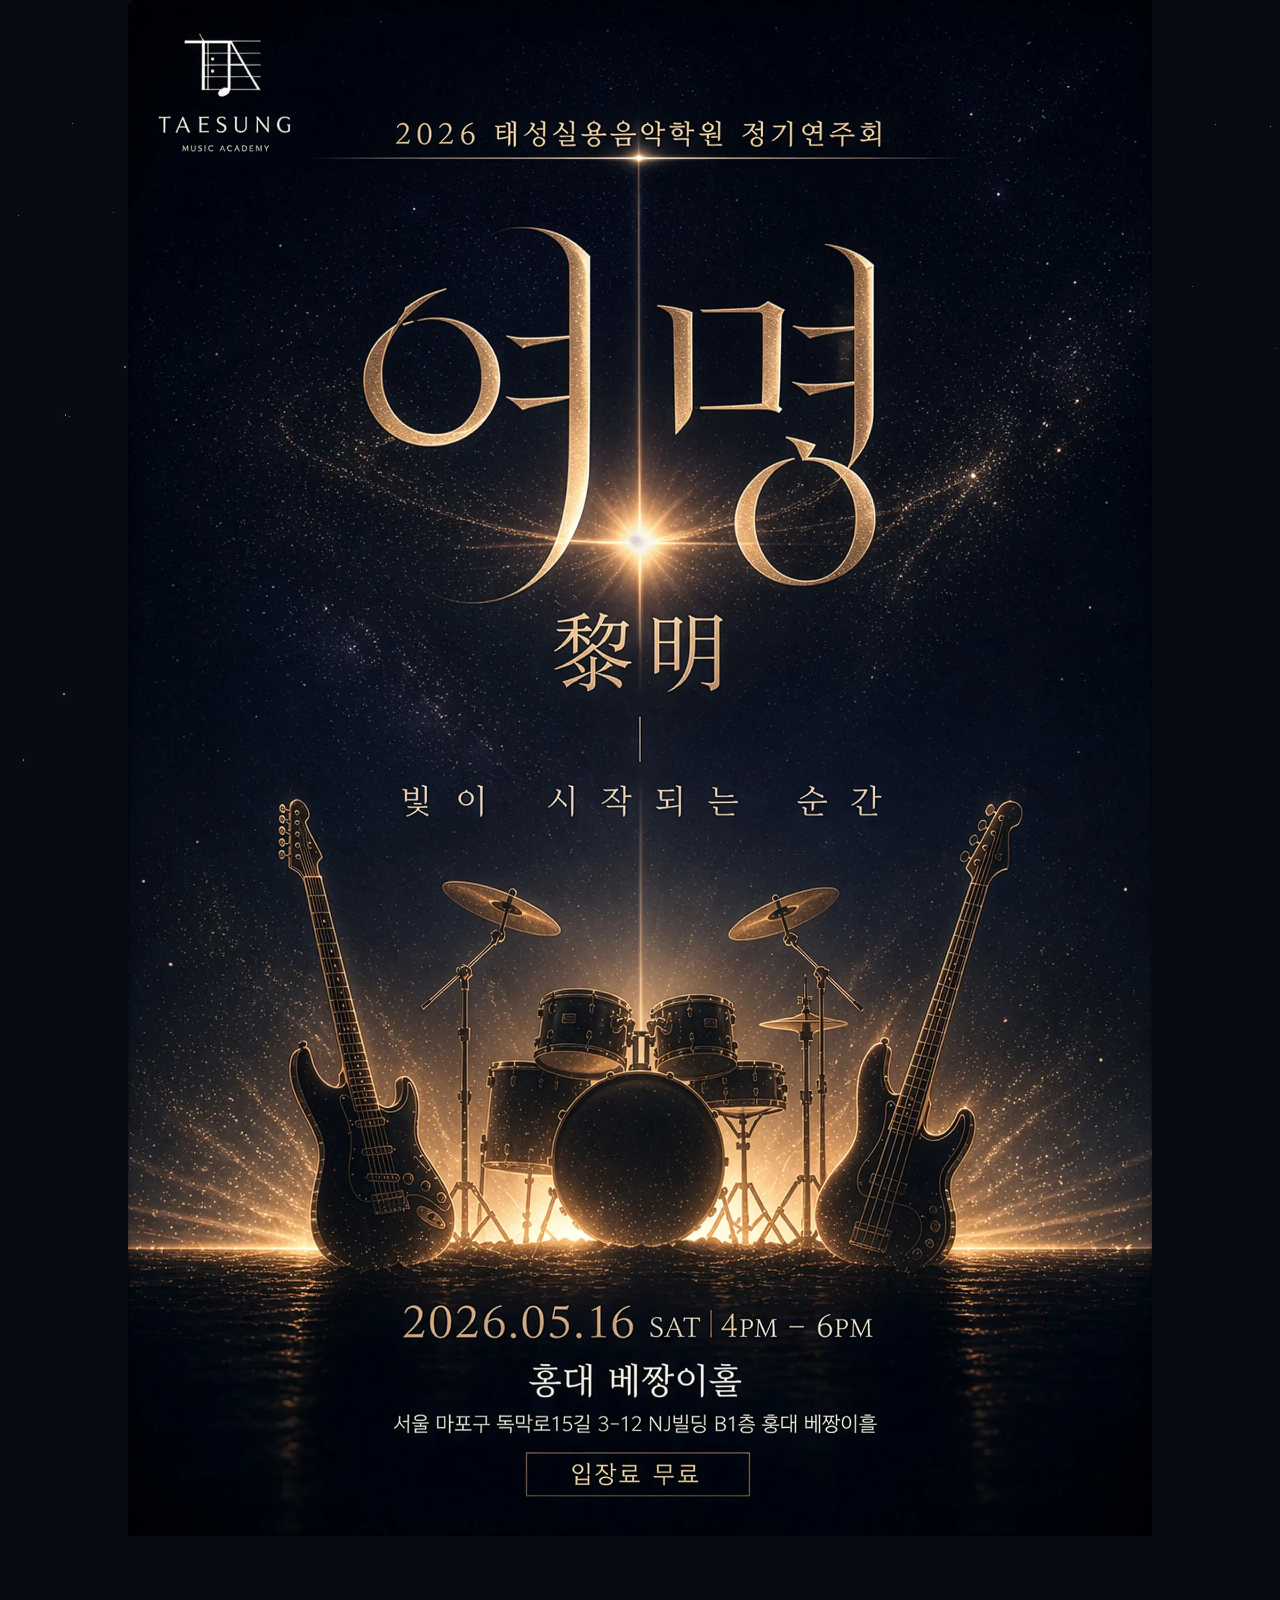
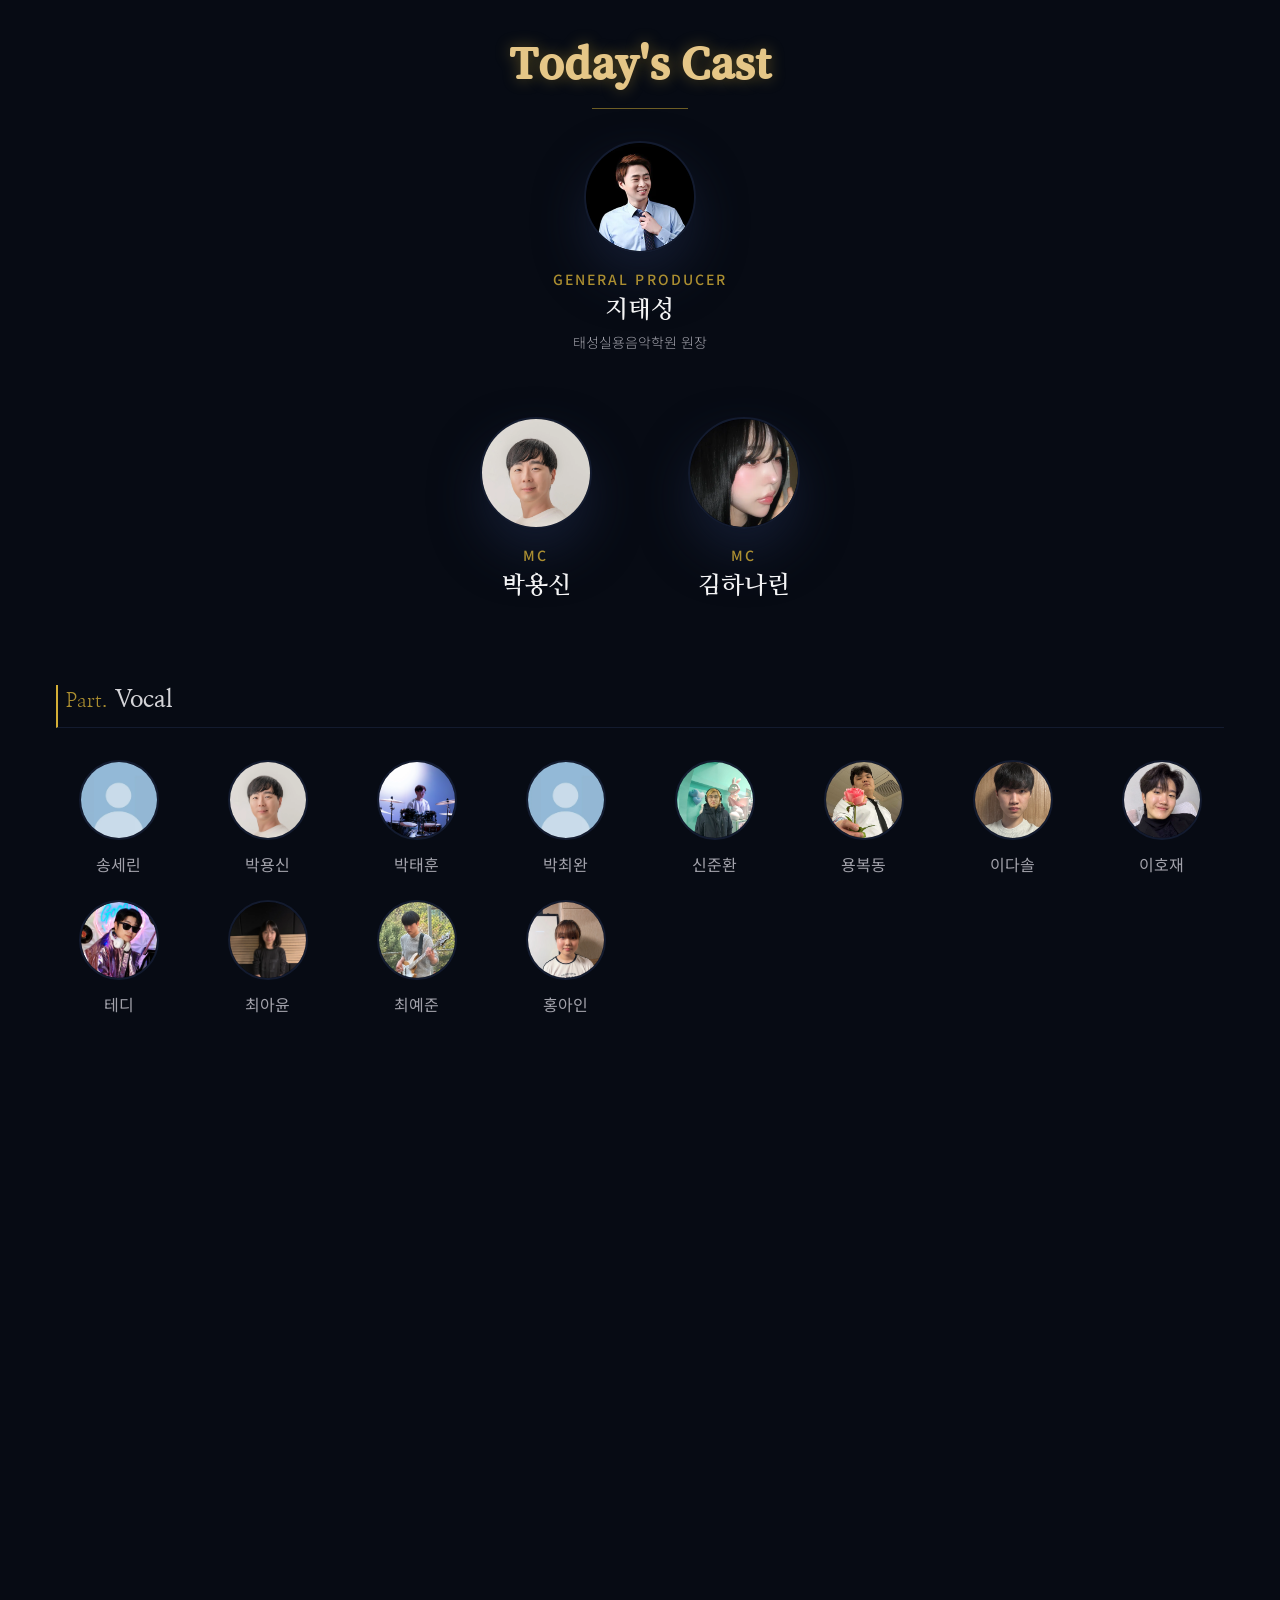
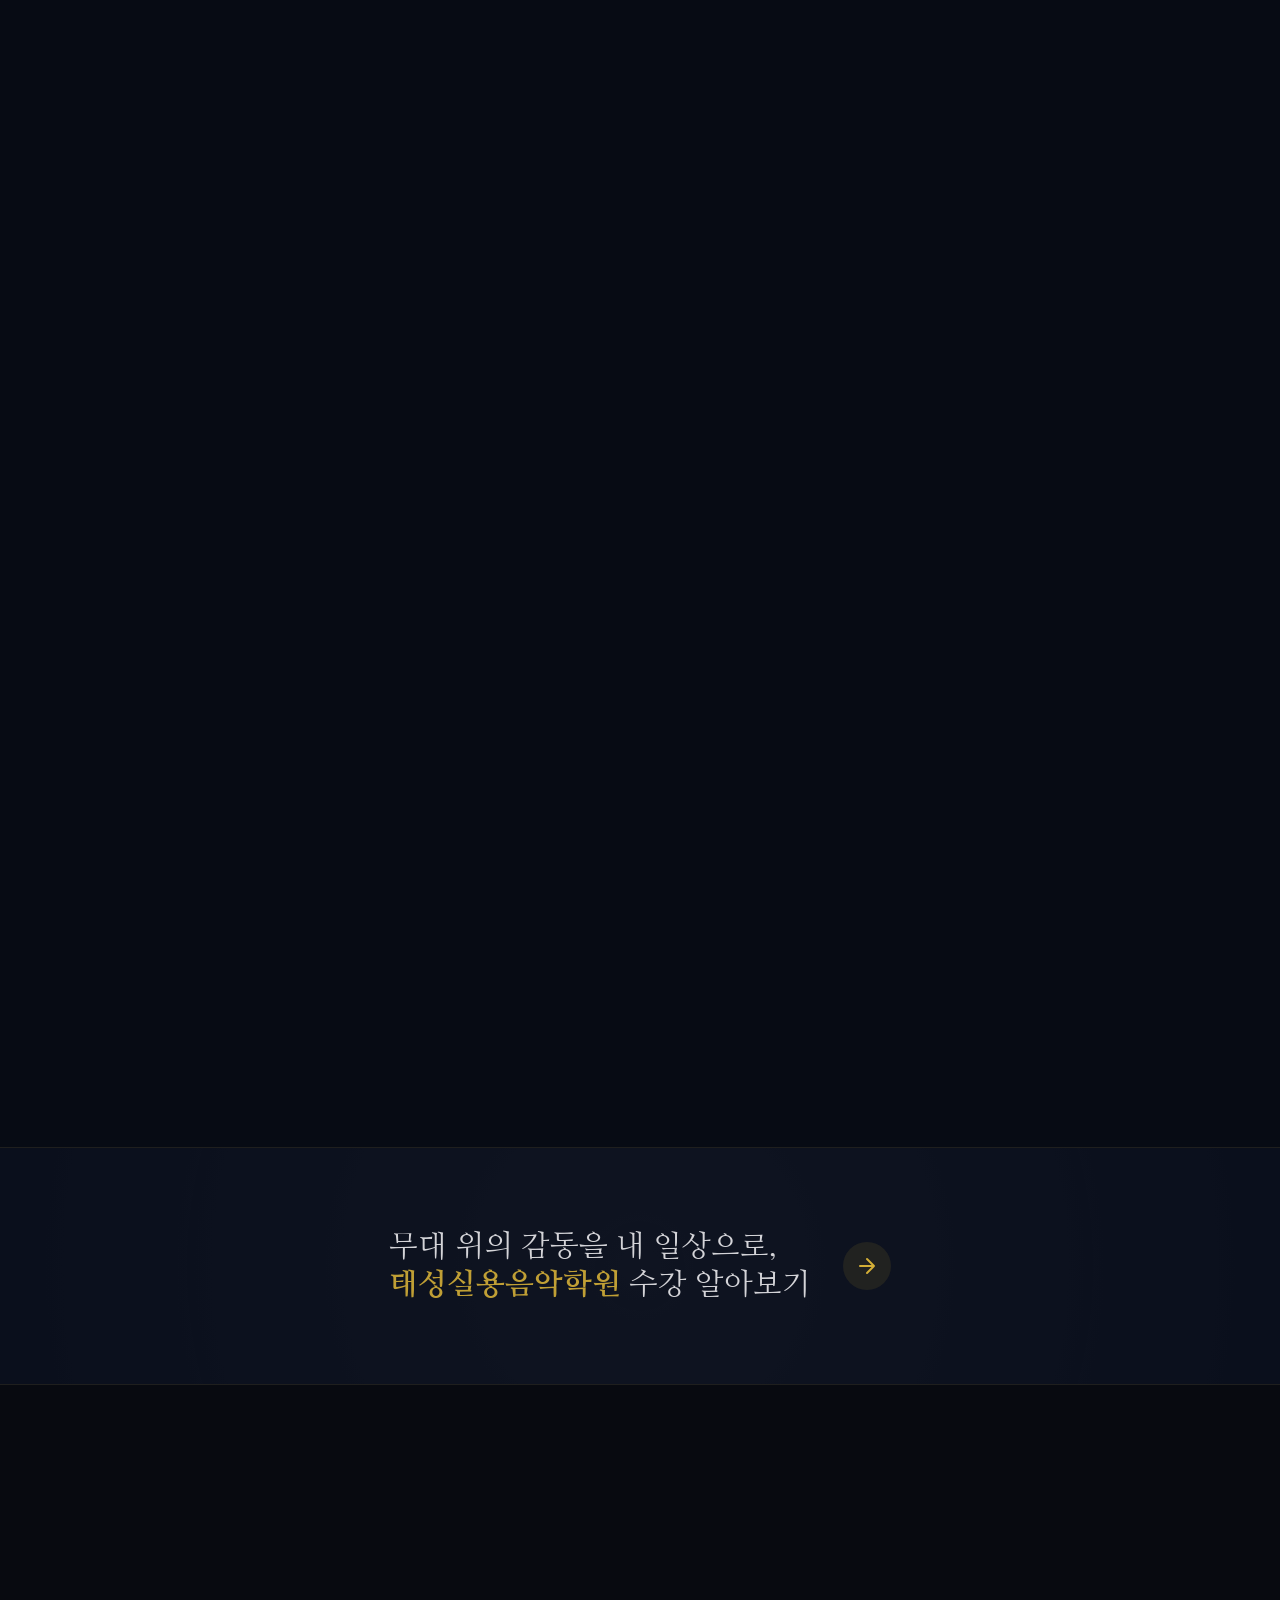
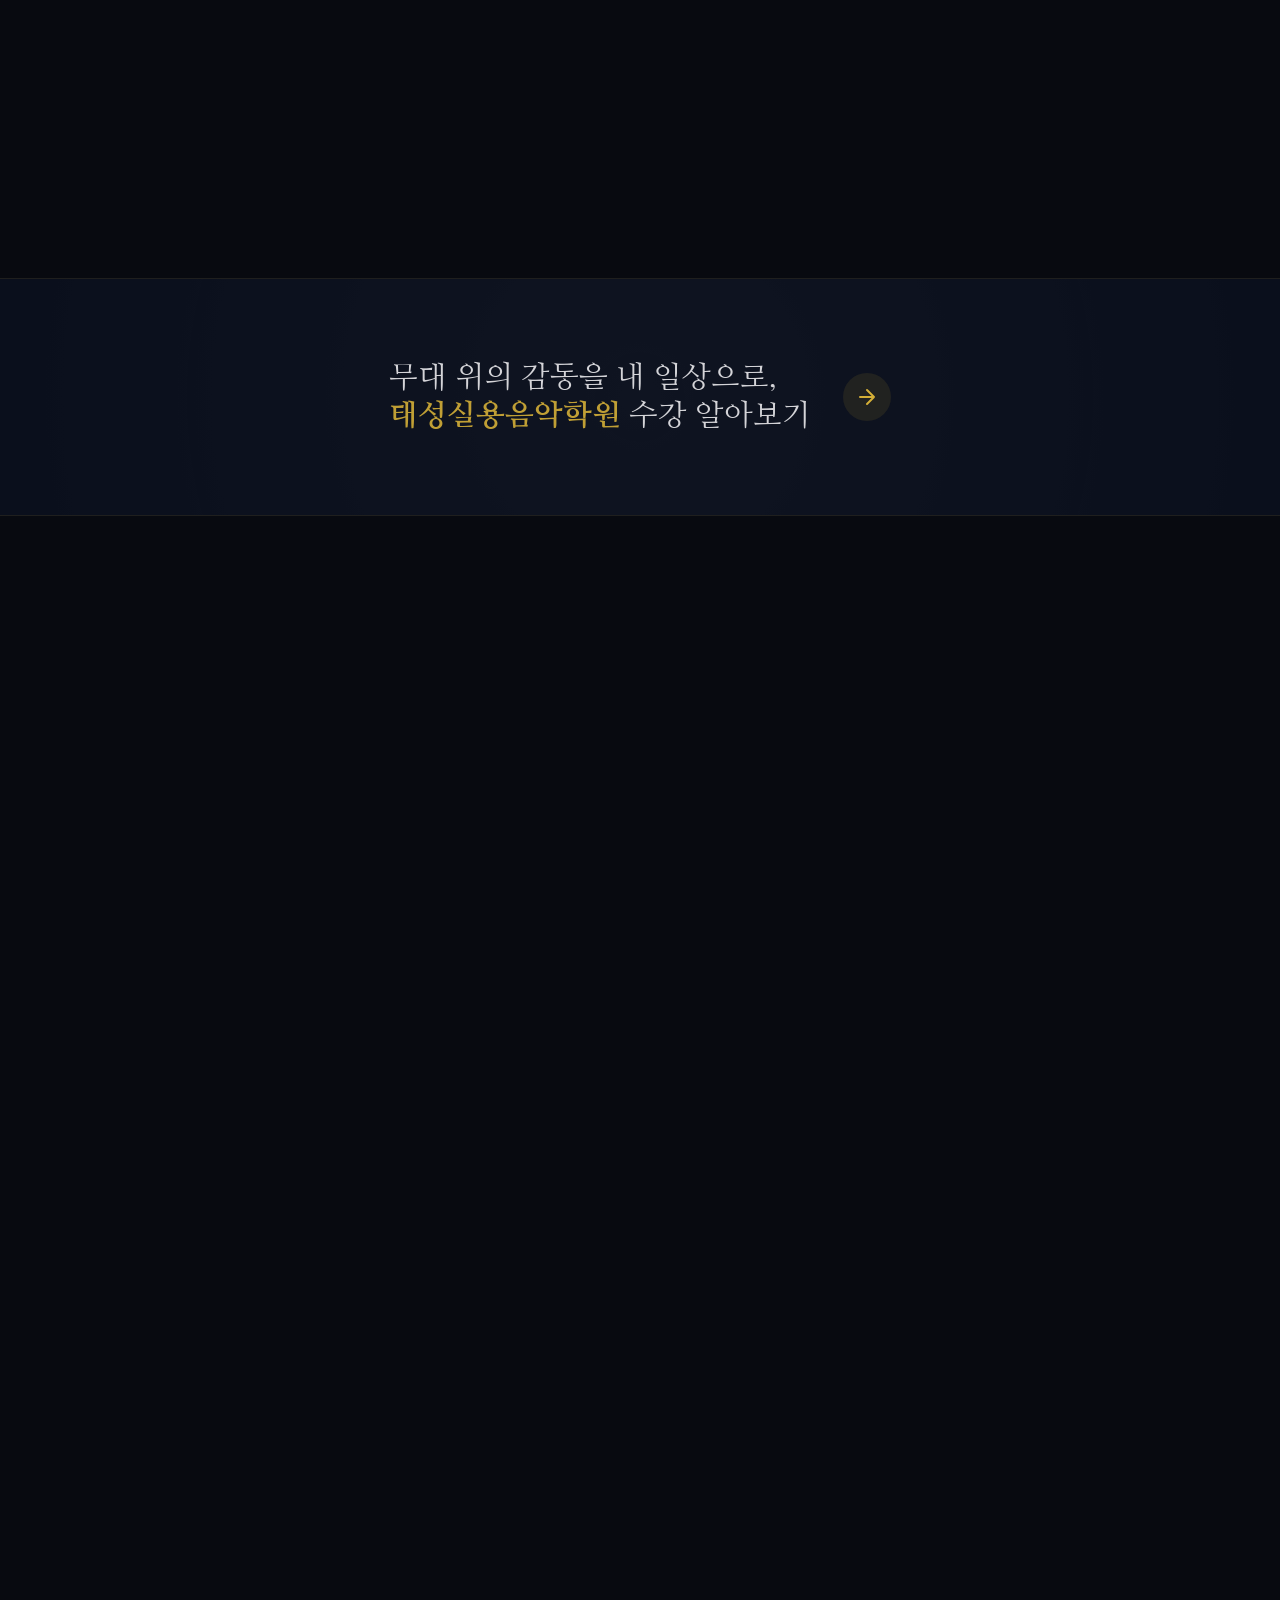
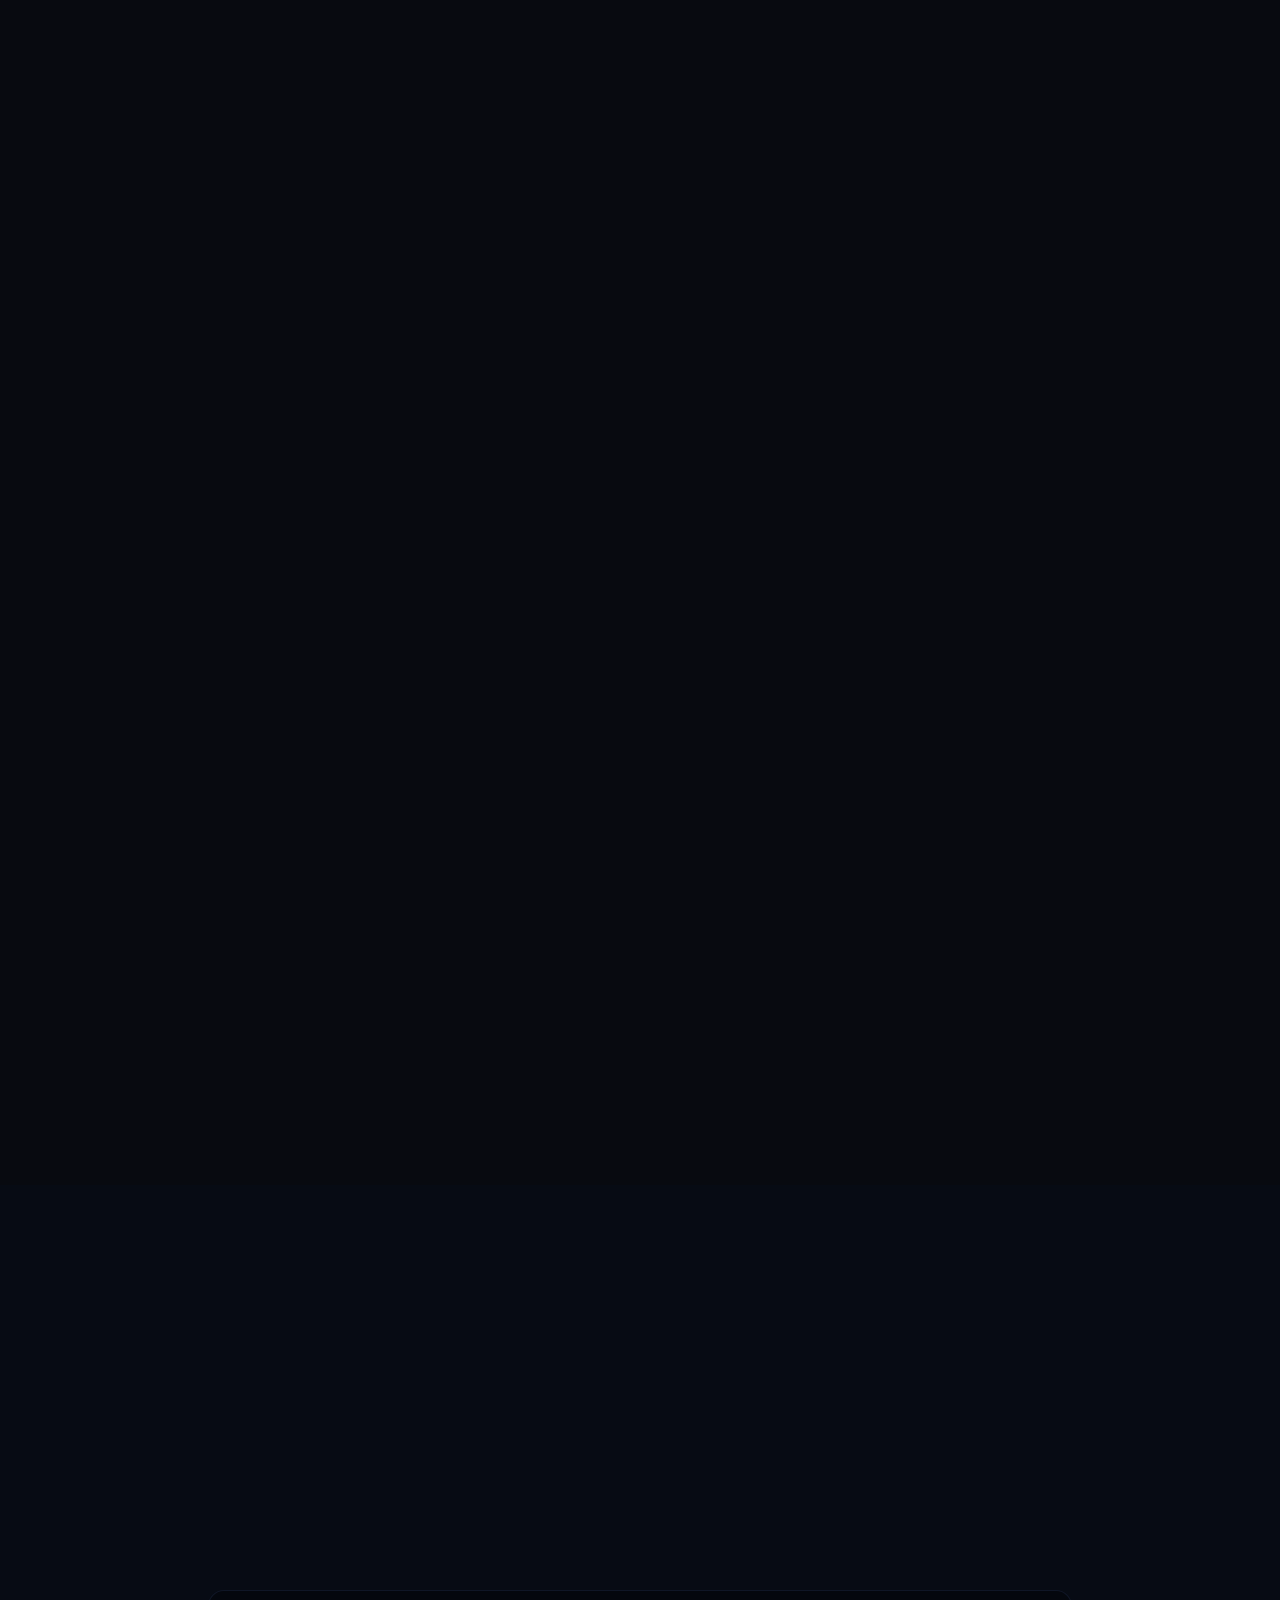
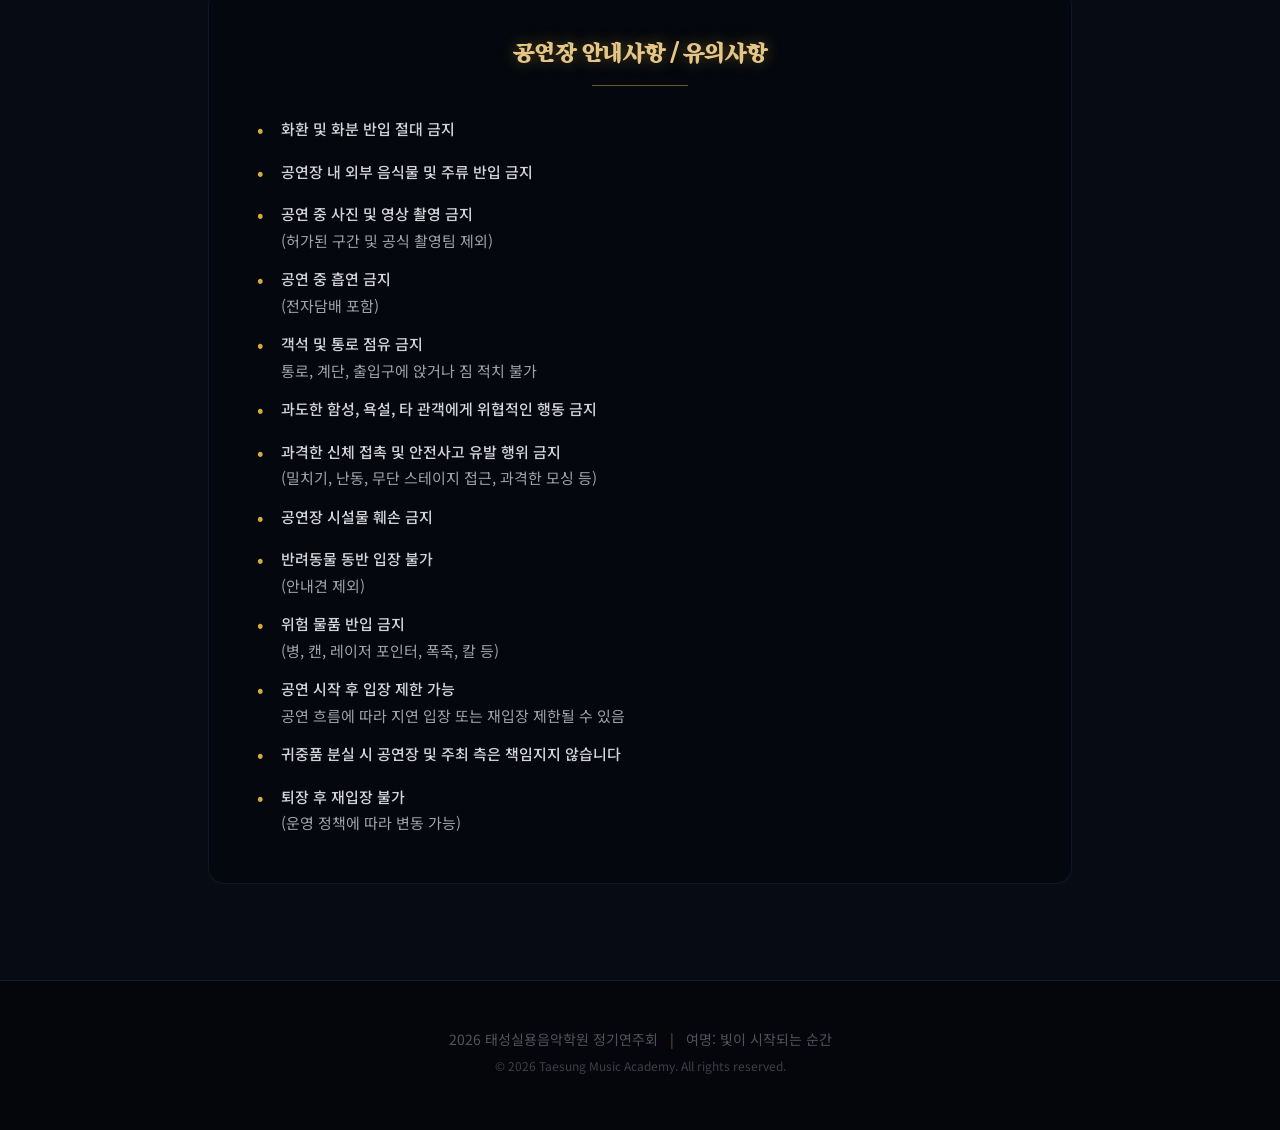
==== index.html @ 650997b1 "style: MC 영역 주석 추가 및 재반영" ====
<!DOCTYPE html>
<html lang="ko">

<head>
  <meta charset="UTF-8" />
  <meta name="viewport" content="width=device-width, initial-scale=1.0" />
  <title>여명: 빛이 시작되는 순간 — 태성실용음악학원 정기연주회</title>
  <meta name="description" content="2026 태성실용음악학원 정기연주회 — 여명: 빛이 시작되는 순간. 출연진, 셋리스트 소개 페이지입니다." />
  <link rel="stylesheet" href="style.css" />
</head>

<body>

  <!-- LOADING SCREEN -->
  <div id="loading-screen">
    <div class="loading-bar">
      <div class="loading-bar-inner"></div>
    </div>
    <div class="loading-text">Loading "여명"</div>
    <div class="loading-corner-tl"></div>
    <div class="loading-corner-br"></div>
  </div>

  <!-- STAR BACKGROUND -->
  <div id="star-canvas"></div>

  <!-- GLOW LINE -->
  <div id="glow-line">
    <div class="glow-line-base"></div>
    <div class="glow-orb">
      <div class="glow-orb-inner1"></div>
      <div class="glow-orb-inner2"></div>
      <div class="glow-orb-inner3"></div>
    </div>
  </div>

  <!-- MAIN CONTENT -->
  <div id="main-content">

    <!-- HERO -->
    <section id="hero">
      <div class="hero-inner">
        <img src="images/poster.webp" alt="여명: 빛이 시작되는 순간 정기연주회 포스터" id="hero-img" onload="onHeroLoad()"
          onerror="onHeroLoad()" />
      </div>
    </section>

    <!-- CAST -->
    <section id="cast">
      <div class="container">
        <div class="cast-header reveal">
          <h2 class="section-title large">Today's Cast</h2>
          <div class="title-divider"></div>
          <div class="cast-leads">
            <div class="cast-lead-item" onclick="openModal('images/ji_taeseong.webp','지태성','General Producer')">
              <div class="cast-avatar">
                <img src="images/ji_taeseong.webp" alt="지태성"
                  onerror="this.src='https://images.unsplash.com/photo-1511671782779-c97d3d27a1d4?w=200&q=80'" />
              </div>
              <div>
                <span class="cast-role">General Producer</span>
                <span class="cast-name">지태성</span>
                <span class="cast-sub">태성실용음악학원 원장</span>
              </div>
            </div>
            <!-- MC Section -->
            <div class="cast-leads-row">
              <div class="cast-lead-item" onclick="openModal('images/박용신_선생님.webp','박용신','MC')">
                <div class="cast-avatar">
                  <img src="images/박용신_선생님.webp" alt="박용신"
                    onerror="this.src='https://images.unsplash.com/photo-1511671782779-c97d3d27a1d4?w=200&q=80'" />
                </div>
                <div>
                  <span class="cast-role">MC</span>
                  <span class="cast-name">박용신</span>
                </div>
              </div>
              <div class="cast-lead-item" onclick="openModal('images/kim_hanarin.webp','김하나린','MC')">
                <div class="cast-avatar">
                  <img src="images/kim_hanarin.webp" alt="김하나린"
                    onerror="this.src='https://images.unsplash.com/photo-1511671782779-c97d3d27a1d4?w=200&q=80'" />
                </div>
                <div>
                  <span class="cast-role">MC</span>
                  <span class="cast-name">김하나린</span>
                </div>
              </div>
            </div>
          </div>
        </div>

        <div class="cast-categories">

          <!-- Vocal -->
          <div class="reveal">
            <h3 class="cast-category-title"><span class="part-label">Part.</span>Vocal</h3>
            <div class="cast-members-grid" id="cast-vocal"></div>
          </div>

          <!-- Drum -->
          <div class="reveal">
            <h3 class="cast-category-title"><span class="part-label">Part.</span>Drum</h3>
            <div class="cast-members-grid" id="cast-drum"></div>
          </div>

          <!-- Piano -->
          <div class="reveal">
            <h3 class="cast-category-title"><span class="part-label">Part.</span>Piano</h3>
            <div class="cast-members-grid" id="cast-piano"></div>
          </div>

          <!-- Guitar -->
          <div class="reveal">
            <h3 class="cast-category-title"><span class="part-label">Part.</span>Guitar</h3>
            <div class="cast-members-grid" id="cast-guitar"></div>
          </div>

          <!-- Bass -->
          <div class="reveal">
            <h3 class="cast-category-title"><span class="part-label">Part.</span>Bass</h3>
            <div class="cast-members-grid" id="cast-bass"></div>
          </div>

          <!-- Special Session -->
          <div class="reveal">
            <h3 class="cast-category-title"><span class="part-label">Part.</span>Special Session Teacher</h3>
            <div class="cast-members-grid" id="cast-special"></div>
          </div>

        </div>
      </div>
    </section>

    <!-- BANNER 1 -->
    <section class="banner" onclick="window.open('https://teddywchoi.github.io/ts/', '_blank')">
      <div class="banner-bg"></div>
      <div class="container">
        <div class="banner-content">
          <p class="banner-text">무대 위의 감동을 내 일상으로,<br class="mobile-br" /><span class="accent">태성실용음악학원</span> 수강 알아보기
          </p>
          <div class="banner-arrow">
            <svg viewBox="0 0 24 24" fill="none" stroke="currentColor" stroke-width="2" stroke-linecap="round"
              stroke-linejoin="round">
              <path d="M5 12h14M12 5l7 7-7 7" />
            </svg>
          </div>
        </div>
      </div>
    </section>

    <!-- SETLIST PART 1 -->
    <section class="setlist-section">
      <div class="container-md">
        <div class="setlist-title-wrap reveal">
          <h2 class="setlist-title"><span>Setlist <span class="divider-char">|</span> Part 1</span></h2>
          <div class="setlist-divider"></div>
        </div>
        <div class="setlist-list" id="setlist1"></div>
      </div>
    </section>

    <!-- BANNER 2 -->
    <section class="banner" onclick="window.open('https://teddywchoi.github.io/ts/', '_blank')">
      <div class="banner-bg"></div>
      <div class="container">
        <div class="banner-content">
          <p class="banner-text">무대 위의 감동을 내 일상으로,<br class="mobile-br" /><span class="accent">태성실용음악학원</span> 수강 알아보기
          </p>
          <div class="banner-arrow">
            <svg viewBox="0 0 24 24" fill="none" stroke="currentColor" stroke-width="2" stroke-linecap="round"
              stroke-linejoin="round">
              <path d="M5 12h14M12 5l7 7-7 7" />
            </svg>
          </div>
        </div>
      </div>
    </section>

    <!-- SETLIST PART 2 -->
    <section class="setlist-section">
      <div class="container-md">
        <div class="setlist-title-wrap reveal">
          <h2 class="setlist-title"><span>Setlist <span class="divider-char">|</span> Part 2</span></h2>
          <div class="setlist-divider"></div>
        </div>
        <div class="setlist-list" id="setlist2"></div>
      </div>
    </section>

    <!-- LOCATION & GUIDELINES -->
    <section class="info-section">
      <div class="container-md">

        <!-- 오시는 길 -->
        <div class="info-block reveal">
          <h2 class="section-title">오시는 길</h2>
          <div class="title-divider"></div>
          <p class="location-name">홍대 베짱이홀</p>
          <p class="location-desc">상수역 6호선 1번출구 도보로 4분</p>
          <p class="location-notice">※ 주차 불가 (대중교통을 이용해 주시기 바랍니다)</p>
          <div class="map-container">
            <!-- * 카카오맵 - 지도퍼가기 -->
            <!-- 1. 지도 노드 -->
            <div id="daumRoughmapContainer1778475060821" class="root_daum_roughmap root_daum_roughmap_landing"></div>

            <!--
	2. 설치 스크립트
	* 지도 퍼가기 서비스를 2개 이상 넣을 경우, 설치 스크립트는 하나만 삽입합니다.
-->
            <script charset="UTF-8" class="daum_roughmap_loader_script"
              src="https://ssl.daumcdn.net/dmaps/map_js_init/roughmapLoader.js"></script>

            <!-- 3. 실행 스크립트 -->
            <script charset="UTF-8">
              new daum.roughmap.Lander({
                "timestamp": "1778475060821",
                "key": "n7wcicjnkvy",
                "mapWidth": "640",
                "mapHeight": "360"
              }).render();
            </script>
          </div>
        </div>

        <!-- 안내사항 -->
        <div class="info-block reveal">
          <h2 class="section-title">공연장 안내사항 / 유의사항</h2>
          <div class="title-divider"></div>
          <ul class="guidelines-list">
            <li><strong>화환 및 화분 반입 절대 금지</strong></li>
            <li><strong>공연장 내 외부 음식물 및 주류 반입 금지</strong></li>
            <li><strong>공연 중 사진 및 영상 촬영 금지</strong>(허가된 구간 및 공식 촬영팀 제외)</li>
            <li><strong>공연 중 흡연 금지</strong>(전자담배 포함)</li>
            <li><strong>객석 및 통로 점유 금지</strong>통로, 계단, 출입구에 앉거나 짐 적치 불가</li>
            <li><strong>과도한 함성, 욕설, 타 관객에게 위협적인 행동 금지</strong></li>
            <li><strong>과격한 신체 접촉 및 안전사고 유발 행위 금지</strong>(밀치기, 난동, 무단 스테이지 접근, 과격한 모싱 등)</li>
            <li><strong>공연장 시설물 훼손 금지</strong></li>
            <li><strong>반려동물 동반 입장 불가</strong>(안내견 제외)</li>
            <li><strong>위험 물품 반입 금지</strong>(병, 캔, 레이저 포인터, 폭죽, 칼 등)</li>
            <li><strong>공연 시작 후 입장 제한 가능</strong>공연 흐름에 따라 지연 입장 또는 재입장 제한될 수 있음</li>
            <li><strong>귀중품 분실 시 공연장 및 주최 측은 책임지지 않습니다</strong></li>
            <li><strong>퇴장 후 재입장 불가</strong>(운영 정책에 따라 변동 가능)</li>
          </ul>
        </div>

      </div>
    </section>

    <!-- FOOTER -->
    <footer>
      <div class="container">
        <p>
          <span>2026 태성실용음악학원 정기연주회</span>
          <span class="footer-divider">|</span>
          <span>여명: 빛이 시작되는 순간</span>
        </p>
        <p class="copyright">© 2026 Taesung Music Academy. All rights reserved.</p>
      </div>
    </footer>

  </div><!-- /main-content -->

  <!-- IMAGE MODAL -->
  <div id="img-modal" onclick="closeModal()">
    <div class="modal-inner" onclick="event.stopPropagation()">
      <button class="modal-close" onclick="closeModal()">✕</button>
      <div class="modal-avatar">
        <img id="modal-img" src="" alt="" />
      </div>
      <div>
        <span class="modal-role" id="modal-role"></span>
        <h3 class="modal-name" id="modal-name"></h3>
      </div>
    </div>
  </div>

  <script>
    // ── DATA ─────────────────────────────────────────────
    const fallbackImgs = {
      Vocal: 'images/1581304118739.webp',
      Drum: 'images/1581304118739.webp',
      Piano: 'images/1581304118739.webp',
      Guitar: 'images/1581304118739.webp',
      Bass: 'images/1581304118739.webp',
      Special: 'images/1581304118739.webp',
    };

    const memberImgMap = {
      '박용신': 'images/박용신_선생님.webp',
      '테디': 'images/teddy_3-1.webp',
      '김하나린 (Vocal)': 'images/kim_hanarin.webp',
      '박성환 (Guitar)': 'images/박성환_선생님.webp',
      '김윤상 (Bass)': 'images/김윤상_선생님.webp',
      '강유겸': 'images/강유겸_(피아노).webp',
      '강효린': 'images/강효린_(기타).webp',
      '김민정': 'images/김민정_(기타).webp',
      '김유준': 'images/김유준_(드럼).webp',
      '김준현': 'images/김준현_(피아노).webp',
      '김지유': 'images/김지유_(드럼).webp',
      '나성현': 'images/나성현_(기타).webp',
      '김정혜': 'images/김정혜_(드럼).webp',
      '박지은': 'images/박지은(피아노).webp',
      '박태훈': 'images/박태훈(드럼).webp',
      '서예지': 'images/서예지(베이스).webp',
      '손지우': 'images/손지우(기타).webp',
      '송승환': 'images/송승환(베이스).webp',
      '신준환': 'images/신준환(미디).webp',
      '심교임': 'images/심교임(드럼).webp',
      '양지웅': 'images/양지웅(드럼).webp',
      '염미자': 'images/염미자(드럼).webp',
      '오율도': 'images/오율도(베이스).webp',
      '용복동': 'images/용복동(보컬).webp',
      '유정욱': 'images/유정욱(베이스).webp',
      '이다솔': 'images/이다솔(보컬).webp',
      '이서윤': 'images/이서윤(드럼).webp',
      '이지영': 'images/이지영(드럼).webp',
      '이호재': 'images/이호재(보컬).webp',
      '정민기': 'images/정민기(드럼).webp',
      '최아윤': 'images/최아윤(보컬).webp',
      '최예준': 'images/최예준(베이스).webp',
      '최한빈': 'images/최한빈(드럼).webp',
      '추성민': 'images/추성민(드럼).webp',
      '한현미': 'images/한현미(드럼).webp',
      '홍아인': 'images/홍아인(보컬).webp',
      '홍은택 (Piano)': 'images/홍은택.webp',
    };

    const castData = [
      {
        id: 'vocal', cat: 'Vocal', fbKey: 'Vocal',
        members: ['송세린', '박용신', '박태훈', '박최완', '신준환', '용복동', '이다솔', '이호재', '테디', '최아윤', '최예준', '홍아인']
      },
      {
        id: 'drum', cat: 'Drum', fbKey: 'Drum',
        members: ['김유준', '김정혜', '김지유', '김태형', '박태훈', '심교임', '양지웅', '염미자', '윤진석', '이서윤', '이지영', '이진서', '장용석', '정민기', '정용석', '추성민', '최한빈', '한현미']
      },
      {
        id: 'piano', cat: 'Piano', fbKey: 'Piano',
        members: ['강유겸', '김준현', '박지은', '윤선웅', '이다솔']
      },
      {
        id: 'guitar', cat: 'Guitar', fbKey: 'Guitar',
        members: ['강효린', '김민정', '김유건', '나성현', '손지우', '윤진석', '테디']
      },
      {
        id: 'bass', cat: 'Bass', fbKey: 'Bass',
        members: ['서예지', '송승환', '오율도', '유정욱', '이민준', '최예준']
      },
      {
        id: 'special', cat: 'Special Session Teacher', fbKey: 'Special',
        members: ['김하나린 (Vocal)', '홍은택 (Piano)', '박성환 (Guitar)', '김윤상 (Bass)']
      },
    ];

    const setlist1 = [
      { title: '그대에게', members: [{ pos: 'Vocal', name: '이호재' }, { pos: 'Drum', name: '이진서' }, { pos: 'Piano', name: '홍은택' }, { pos: 'Guitar', name: '박성환, 테디' }, { pos: 'Bass', name: '최예준' }] },
      { title: 'romeo n juliet', members: [{ pos: 'Vocal', name: '김하나린, 용복동' }, { pos: 'Drum', name: '정민기' }, { pos: 'Piano', name: '이다솔' }, { pos: 'Guitar', name: '박성환' }, { pos: 'Bass', name: '유정욱' }] },
      { title: 'Glory day', members: [{ pos: 'Vocal', name: '신준환' }, { pos: 'Drum', name: '김예형' }, { pos: 'Piano', name: '홍은택' }, { pos: 'Guitar', name: '박성환, 강효린' }, { pos: 'Bass', name: '이민준' }] },
      { title: '비와 당신', members: [{ pos: 'Vocal', name: '테디' }, { pos: 'Drum', name: '정용석' }, { pos: 'Piano', name: '박지은' }, { pos: 'Guitar', name: '박성환, 테디' }, { pos: 'Bass', name: '서예지' }] },
      { title: '너라는 별', members: [{ pos: 'Vocal', name: '송세린' }, { pos: 'Drum', name: '박태훈' }, { pos: 'Piano', name: '윤선웅' }, { pos: 'Guitar', name: '나성현, 테디' }, { pos: 'Bass', name: '송승환' }] },
      { title: '비밀번호 486', members: [{ pos: 'Vocal', name: '최아윤, 홍아인' }, { pos: 'Drum', name: '김지유' }, { pos: 'Piano', name: '홍은택' }, { pos: 'Guitar', name: '나성현, 박성환' }, { pos: 'Bass', name: '김윤상' }] },
      { title: '예뻤어', members: [{ pos: 'Vocal', name: '이다솔' }, { pos: 'Drum', name: '추성민' }, { pos: 'Piano', name: '강유겸' }, { pos: 'Guitar', name: '박성환, 강효린' }, { pos: 'Bass', name: '서예지' }] },
      { title: '빵빵한 내 청춘', members: [{ pos: 'Vocal', name: '테디' }, { pos: 'Drum', name: '한현미' }, { pos: 'Piano', name: '홍은택' }, { pos: 'Guitar', name: '박성환' }, { pos: 'Bass', name: '김윤상' }] },
      { title: '동반자', members: [{ pos: 'Vocal', name: '신준환' }, { pos: 'Drum', name: '염미자' }, { pos: 'Piano', name: '홍은택' }, { pos: 'Guitar', name: '박성환' }, { pos: 'Bass', name: '김윤상' }] },
      { title: '사랑하게 될거야', members: [{ pos: 'Vocal', name: '최아윤' }, { pos: 'Drum', name: '최한빈' }, { pos: 'Guitar', name: '김유건, 테디' }, { pos: 'Bass', name: '오율도' }] },
    ];

    const setlist2 = [
      { title: '사람이 꽃보다 아름다워', members: [{ pos: 'Vocal', name: '테디' }, { pos: 'Drum', name: '김정혜' }, { pos: 'Piano', name: '홍은택' }, { pos: 'Guitar', name: '박성환' }, { pos: 'Bass', name: '김윤상' }] },
      { title: '나야나', members: [{ pos: 'Vocal', name: '박최완' }, { pos: 'Drum', name: '장용석' }, { pos: 'Piano', name: '홍은택' }, { pos: 'Guitar', name: '박성환' }, { pos: 'Bass', name: '김윤상' }] },
      { title: 'Love me or leave me', members: [{ pos: 'Vocal', name: '박용신' }, { pos: 'Drum', name: '이지영' }, { pos: 'Piano', name: '김준현, 홍은택' }, { pos: 'Guitar', name: '박성환, 윤진석' }, { pos: 'Bass', name: '김윤상' }] },
      { title: '너에게 닿기를', members: [{ pos: 'Vocal', name: '이호재' }, { pos: 'Drum', name: '이서윤' }, { pos: 'Piano', name: '박지은' }, { pos: 'Guitar', name: '나성현, 김민정' }, { pos: 'Bass', name: '오율도' }] },
      { title: '너에게 난 나에게 넌', members: [{ pos: 'Vocal', name: '이다솔' }, { pos: 'Drum', name: '심교임' }, { pos: 'Piano', name: '이다솔' }, { pos: 'Guitar', name: '박성환, 강효린' }, { pos: 'Bass', name: '유정욱' }] },
      { title: 'This Love', members: [{ pos: 'Vocal', name: '용복동' }, { pos: 'Drum', name: '윤진석' }, { pos: 'Piano', name: '강유겸' }, { pos: 'Guitar', name: '박성환, 강효린' }, { pos: 'Bass', name: '김윤상' }] },
      { title: '위잉위잉', members: [{ pos: 'Vocal', name: '최예준' }, { pos: 'Drum', name: '양지웅' }, { pos: 'Guitar', name: '강효린, 손지우' }, { pos: 'Bass', name: '유정욱' }] },
      { title: 'O+O', members: [{ pos: 'Vocal', name: '이다솔' }, { pos: 'Drum', name: '정민기' }, { pos: 'Piano', name: '김준현' }, { pos: 'Guitar', name: '강효린' }, { pos: 'Bass', name: '최예준' }] },
      { title: '고민중독', members: [{ pos: 'Vocal', name: '최아윤' }, { pos: 'Drum', name: '김유준' }, { pos: 'Piano', name: '홍은택' }, { pos: 'Guitar', name: '강효린, 나성현' }, { pos: 'Bass', name: '김윤상' }] },
      { title: 'Hollywood Movie star', members: [{ pos: 'Vocal', name: '용복동' }, { pos: 'Drum', name: '정민기' }, { pos: 'Guitar', name: '강효린' }, { pos: 'Bass', name: '유정욱' }] },
      { title: 'Hi Bully', members: [{ pos: 'Vocal', name: '김하나린' }, { pos: 'Drum', name: '박태훈' }, { pos: 'Piano', name: '김준현, 홍은택' }, { pos: 'Guitar', name: '박성환, 강효린' }, { pos: 'Bass', name: '송승환' }] },
    ];

    // ── STARS ────────────────────────────────────────────
    (function () {
      const canvas = document.getElementById('star-canvas');
      for (let i = 0; i < 80; i++) {
        const s = document.createElement('div');
        s.className = 'star';
        const size = Math.random() * 1.5 + 0.5;
        const dur = (Math.random() * 4 + 3).toFixed(2);
        const del = (Math.random() * 5).toFixed(2);
        s.style.cssText = `left:${(Math.random() * 100).toFixed(2)}%;top:${(Math.random() * 100).toFixed(2)}%;width:${size.toFixed(2)}px;height:${size.toFixed(2)}px;--dur:${dur}s;--delay:${del}s;`;
        canvas.appendChild(s);
      }
    })();

    // ── CAST GRID RENDER ─────────────────────────────────
    castData.forEach(function (cat) {
      const grid = document.getElementById('cast-' + cat.id);
      if (!grid) return;
      cat.members.forEach(function (name) {
        const img = memberImgMap[name] || fallbackImgs[cat.fbKey];
        const el = document.createElement('div');
        el.className = 'cast-member';
        el.setAttribute('onclick', `openModal('${img}','${name}','${cat.cat}')`);
        el.innerHTML = `<div class="member-avatar"><img src="${img}" alt="${name}" onerror="this.src='${fallbackImgs[cat.fbKey]}'" /></div><span class="member-name">${name}</span>`;
        grid.appendChild(el);
      });
    });

    // ── SETLIST RENDER ────────────────────────────────────
    function renderSetlist(data, containerId) {
      const el = document.getElementById(containerId);
      data.forEach(function (song, idx) {
        const num = String(idx + 1).padStart(2, '0');
        const tags = song.members.map(function (m) {
          return `<div class="song-member-tag"><span class="pos">${m.pos}</span><span class="name">${m.name}</span></div>`;
        }).join('');
        el.innerHTML += `<div class="song-card reveal"><div class="song-card-bar"></div><div class="song-number">${num}</div><div class="song-body"><h3 class="song-title">${song.title}</h3><div class="song-members">${tags}</div></div></div>`;
      });
    }
    renderSetlist(setlist1, 'setlist1');
    renderSetlist(setlist2, 'setlist2');

    // ── MODAL ────────────────────────────────────────────
    function openModal(src, name, role) {
      document.getElementById('modal-img').src = src;
      document.getElementById('modal-name').textContent = name;
      document.getElementById('modal-role').textContent = role;
      document.getElementById('img-modal').classList.add('open');
      document.body.style.overflow = 'hidden';
    }
    function closeModal() {
      document.getElementById('img-modal').classList.remove('open');
      document.body.style.overflow = '';
    }
    document.addEventListener('keydown', function (e) { if (e.key === 'Escape') closeModal(); });

    // ── LOADING ───────────────────────────────────────────
    var heroLoaded = false;
    function onHeroLoad() {
      if (heroLoaded) return;
      heroLoaded = true;
      revealMain();
    }
    var safetyTimer = setTimeout(revealMain, 5000);
    function revealMain() {
      clearTimeout(safetyTimer);
      var ls = document.getElementById('loading-screen');
      var mc = document.getElementById('main-content');
      ls.classList.add('fade-out');
      mc.classList.add('visible');
      setTimeout(function () { ls.classList.add('hidden'); }, 450);
    }

    // ── SCROLL REVEAL ─────────────────────────────────────
    var observer = new IntersectionObserver(function (entries) {
      entries.forEach(function (entry) {
        if (entry.isIntersecting) {
          entry.target.classList.add('visible');
          observer.unobserve(entry.target);
        }
      });
    }, { threshold: 0.05, rootMargin: '-50px' });

    function initReveal() {
      document.querySelectorAll('.reveal').forEach(function (el) {
        observer.observe(el);
      });
    }
    // Re-observe after dynamic content inserted
    setTimeout(initReveal, 100);
  </script>
</body>

</html>
---- style.css ----
/* ===== FONTS ===== */
@import url('https://fonts.googleapis.com/css2?family=Noto+Sans+KR:wght@300;400;500;700&family=Nanum+Myeongjo:wght@400;700;800&family=Song+Myung&display=swap');

/* ===== RESET & BASE ===== */
*, *::before, *::after { box-sizing: border-box; margin: 0; padding: 0; }
html { font-size: 16px; scroll-behavior: smooth; }
body {
  background-color: #070b14;
  color: #ffffff;
  font-family: 'Noto Sans KR', sans-serif;
  overflow-x: hidden;
  min-height: 100vh;
}
img { display: block; max-width: 100%; }
button { cursor: pointer; border: none; background: none; font-family: inherit; }
::selection { background: rgba(212,175,55,0.3); color: #fae5b5; }

/* ===== LAYOUT ===== */
.container { width: 100%; max-width: 1200px; margin: 0 auto; padding: 0 1rem; }
.container-md { width: 100%; max-width: 896px; margin: 0 auto; padding: 0 1rem; }

/* ===== LOADING SCREEN ===== */
#loading-screen {
  position: fixed; inset: 0; z-index: 9999;
  background: #000;
  display: flex; flex-direction: column; align-items: center; justify-content: center;
  gap: 2rem;
  transition: opacity 0.4s ease;
}
#loading-screen.fade-out { opacity: 0; pointer-events: none; }
#loading-screen.hidden { display: none; }

.loading-bar {
  position: relative; width: 12rem; height: 1px;
  background: rgba(212,175,55,0.2); overflow: hidden;
}
.loading-bar-inner {
  position: absolute; inset: 0;
  background: linear-gradient(to right, transparent, #d4af37, transparent);
  animation: slide-bar 0.8s linear infinite;
}
@keyframes slide-bar {
  from { transform: translateX(-100%); }
  to   { transform: translateX(100%); }
}
.loading-text {
  color: #d4af37;
  font-family: 'Song Myung', serif;
  letter-spacing: 0.2em;
  font-size: 0.875rem;
  text-transform: uppercase;
  animation: blink 2s ease-in-out infinite;
}
@keyframes blink { 0%,100%{opacity:0} 50%{opacity:1} }
.loading-corner-tl {
  position: absolute; top: 2.5rem; left: 2.5rem;
  width: 5rem; height: 5rem;
  border-top: 1px solid rgba(212,175,55,0.2);
  border-left: 1px solid rgba(212,175,55,0.2);
}
.loading-corner-br {
  position: absolute; bottom: 2.5rem; right: 2.5rem;
  width: 5rem; height: 5rem;
  border-bottom: 1px solid rgba(212,175,55,0.2);
  border-right: 1px solid rgba(212,175,55,0.2);
}

/* ===== STARRY BACKGROUND ===== */
#star-canvas {
  position: fixed; inset: 0; z-index: 0;
  pointer-events: none; overflow: hidden;
  opacity: 0.6;
}
.star {
  position: absolute;
  background: #fae5b5; border-radius: 50%;
  box-shadow: 0 0 4px rgba(250,229,181,0.6);
  animation: twinkle var(--dur) var(--delay) ease-in-out infinite;
}
@keyframes twinkle { 0%,100%{opacity:0.1} 50%{opacity:0.8} }

/* ===== GLOW LINE ===== */
#glow-line {
  position: fixed; top: 0; bottom: 0;
  left: 50%; transform: translateX(-50%);
  width: 1px; z-index: 0;
  pointer-events: none;
  display: flex; justify-content: center;
  mix-blend-mode: screen; opacity: 0.6;
}
.glow-line-base {
  width: 1px; height: 100%;
  background: linear-gradient(to bottom, transparent, rgba(212,175,55,0.15), transparent);
}
.glow-orb {
  position: absolute; width: 12px;
  display: flex; justify-content: center;
  animation: orb-fall 8s linear infinite;
  top: -15%;
}
@keyframes orb-fall { from{top:-15%} to{top:115%} }
.glow-orb-inner1 {
  position: absolute; width: 1px; height: 12vh;
  background: linear-gradient(to bottom, transparent, #fae5b5, transparent);
  opacity: 0.7;
}
.glow-orb-inner2 {
  position: absolute; width: 4px; height: 12vh;
  background: linear-gradient(to bottom, transparent, #d4af37, transparent);
  filter: blur(2px); opacity: 0.5;
}
.glow-orb-inner3 {
  position: absolute; width: 10px; height: 12vh;
  background: linear-gradient(to bottom, transparent, #d4af37, transparent);
  filter: blur(5px); opacity: 0.2;
}

/* ===== MAIN CONTENT ===== */
#main-content {
  position: relative; z-index: 10;
  opacity: 0; transition: opacity 0.5s ease;
}
#main-content.visible { opacity: 1; }

/* ===== HERO ===== */
#hero {
  position: relative; width: 100%;
  background: transparent;
  display: flex; flex-direction: column;
  align-items: center; justify-content: center; overflow: hidden;
}
.hero-inner {
  position: relative; z-index: 10; width: 100%; max-width: 64rem;
  display: flex; align-items: center; justify-content: center;
  animation: hero-in 1.5s ease-out forwards;
}
@keyframes hero-in {
  from { opacity:0; transform:scale(0.95); }
  to   { opacity:1; transform:scale(1); }
}
#hero img { width: 100%; height: auto; object-fit: contain; }

/* ===== CAST ===== */
#cast {
  width: 100%; padding: 4rem 0 6rem;
  background: transparent; position: relative;
}
@media(min-width:768px){ #cast { padding: 6rem 0; } }

.section-title {
  font-family: 'Song Myung', serif;
  color: #e5c687;
  text-shadow: 0 0 15px rgba(212,175,55,0.4);
  text-align: center;
}
.section-title.large { font-size: 2rem; }
@media(min-width:768px){ .section-title.large { font-size: 3rem; } }
.section-title.xlarge { font-size: 2.5rem; }
@media(min-width:768px){ .section-title.xlarge { font-size: 3.75rem; } }

.title-divider {
  width: 6rem; height: 1px;
  background: rgba(212,175,55,0.5);
  margin: 1rem auto 2rem;
}

.cast-header { text-align: center; margin-bottom: 5rem; }

.cast-leads {
  display: flex; flex-direction: column;
  align-items: center; justify-content: center; gap: 3rem;
}
@media(min-width:768px){ .cast-leads { gap: 4rem; } }

.cast-leads-row {
  display: flex; justify-content: center; gap: 3rem; flex-wrap: wrap; width: 100%;
}
@media(min-width:768px){ .cast-leads-row { gap: 6rem; } }

.cast-lead-item {
  display: flex; flex-direction: column; align-items: center; gap: 1rem;
  cursor: pointer;
  animation: fade-up 0.6s ease forwards;
}
.cast-lead-item:hover .cast-avatar { border-color: #d4af37; }
.cast-lead-item:hover .cast-name { color: #e5c687; }

.cast-avatar {
  border-radius: 50%; overflow: hidden;
  border: 2px solid #131b2f;
  box-shadow: 0 1.5rem 3rem #131b2f;
  transition: border-color 0.5s;
  width: 5rem; height: 5rem;
}
@media(min-width:768px){ .cast-avatar { width: 7rem; height: 7rem; } }
.cast-avatar img { width:100%; height:100%; object-fit:cover; object-position:top; transition: all 0.5s; }

.cast-role {
  color: rgba(212,175,55,0.8);
  font-size: 0.75rem; font-weight: 500;
  letter-spacing: 0.15em; text-transform: uppercase;
  display: block; margin-bottom: 0.375rem;
  text-align: center;
}
@media(min-width:768px){ .cast-role { font-size: 0.875rem; } }
.cast-name {
  font-family: 'Nanum Myeongjo', serif;
  font-weight: 700; font-size: 1.25rem;
  color: #f4f4f5; transition: color 0.3s;
  display: block; margin-bottom: 0.25rem;
  text-align: center;
}
@media(min-width:768px){ .cast-name { font-size: 1.5rem; } }
.cast-sub { font-size: 0.875rem; color: #a1a1aa; font-weight: 300; text-align: center; }

/* Cast categories */
.cast-categories { display: flex; flex-direction: column; gap: 5rem; }
.cast-category { }
.cast-category-title {
  font-family: 'Nanum Myeongjo', serif;
  font-size: 1.5rem; color: #d4d4d8;
  border-bottom: 1px solid #131b2f;
  border-left: 2px solid #d4af37;
  padding: 0 0 0.75rem 0.5rem;
  margin-bottom: 2rem;
}
.cast-category-title .part-label {
  color: rgba(212,175,55,0.8);
  font-size: 1.25rem; font-weight: 300; margin-right: 0.5rem;
}
.cast-members-grid {
  display: grid;
  grid-template-columns: repeat(3, 1fr);
  gap: 1.5rem;
}
@media(min-width:640px) { .cast-members-grid { grid-template-columns: repeat(4,1fr); } }
@media(min-width:768px) { .cast-members-grid { grid-template-columns: repeat(6,1fr); } }
@media(min-width:1024px){ .cast-members-grid { grid-template-columns: repeat(8,1fr); } }

.cast-member {
  display: flex; flex-direction: column; align-items: center; gap: 0.75rem;
  cursor: pointer;
}
.cast-member:hover .member-avatar { border-color: rgba(212,175,55,0.5); }
.cast-member:hover .member-name { color: #fae5b5; }
.member-avatar {
  width: 4rem; height: 4rem; border-radius: 50%; overflow: hidden;
  border: 2px solid #131b2f;
  transition: border-color 0.3s;
}
@media(min-width:768px){ .member-avatar { width: 5rem; height: 5rem; } }
.member-avatar img { width:100%;height:100%;object-fit:cover;object-position:top; transition: all 0.5s; }
.member-name {
  font-size: 0.875rem; color: #a1a1aa;
  transition: color 0.3s; text-align: center;
}
@media(min-width:768px){ .member-name { font-size:1rem; } }

/* ===== IMAGE MODAL ===== */
#img-modal {
  position: fixed; inset: 0; z-index: 100;
  display: flex; align-items: center; justify-content: center;
  padding: 1rem;
  background: rgba(0,0,0,0.9);
  backdrop-filter: blur(4px);
  opacity: 0; pointer-events: none;
  transition: opacity 0.3s;
}
#img-modal.open { opacity: 1; pointer-events: all; }
.modal-inner {
  position: relative; display: flex; flex-direction: column;
  align-items: center; gap: 1.5rem;
  transform: scale(0.8) translateY(20px);
  transition: transform 0.3s cubic-bezier(0.34,1.56,0.64,1), opacity 0.3s;
  opacity: 0;
}
#img-modal.open .modal-inner { transform: scale(1) translateY(0); opacity: 1; }
.modal-avatar {
  width: 10rem; height: 10rem; border-radius: 50%; overflow: hidden;
  box-shadow: 0 0 40px rgba(212,175,55,0.2);
  border: 2px solid #d4af37; background: #04060a;
}
@media(min-width:768px){ .modal-avatar { width:14rem; height:14rem; } }
.modal-avatar img { width:100%;height:100%;object-fit:cover;object-position:top; }
.modal-role {
  color: #d4af37; font-size: 0.875rem; font-weight: 500;
  letter-spacing: 0.15em; text-transform: uppercase; display: block; margin-bottom: 0.5rem;
  text-align: center;
}
.modal-name {
  font-family: 'Nanum Myeongjo', serif;
  font-size: 2rem; color: #fff; font-weight: 700; text-align: center;
}
@media(min-width:768px){ .modal-name { font-size: 2.5rem; } }
.modal-close {
  position: absolute; top: -3rem;
  color: #71717a; transition: color 0.2s; font-size: 2rem; line-height: 1;
}
@media(min-width:768px){ .modal-close { top: -4rem; } }
.modal-close:hover { color: #fff; }

/* ===== BANNER ===== */
.banner {
  width: 100%; background: #0a0f1c;
  padding: 4rem 0; cursor: pointer;
  border-top: 1px solid rgba(212,175,55,0.1);
  border-bottom: 1px solid rgba(212,175,55,0.1);
  position: relative; overflow: hidden;
}
@media(min-width:768px){ .banner { padding: 5rem 0; } }
.banner-bg {
  position: absolute; inset: 0;
  background-image: radial-gradient(circle at center, rgba(212,175,55,0.2) 0%, transparent 100%),
    url('https://images.unsplash.com/photo-1575672909049-30fa299df67e?crop=entropy&cs=tinysrgb&fit=max&fm=jpg&w=1080');
  background-size: cover; background-position: center;
  mix-blend-mode: luminosity; opacity: 0.15; filter: grayscale(1);
}
.banner-content {
  position: relative; z-index: 10;
  display: flex; flex-direction: column; align-items: center;
  justify-content: center; gap: 1.5rem; text-align: center;
  transition: all 0.3s;
}
@media(min-width:768px){
  .banner-content { flex-direction: row; gap: 2rem; text-align: left; }
}
.banner:hover .banner-text { color: #fae5b5; }
.banner-text {
  font-family: 'Nanum Myeongjo', serif;
  font-size: 1.25rem; color: #d4d4d8; transition: color 0.3s;
}
@media(min-width:768px){ .banner-text { font-size: 1.875rem; } }
.banner-text .accent { color: rgba(212,175,55,0.9); font-weight: 700; }
.banner-arrow {
  width: 3rem; height: 3rem; border-radius: 50%;
  background: rgba(212,175,55,0.1); color: #d4af37;
  display: flex; align-items: center; justify-content: center;
  transition: all 0.3s; flex-shrink: 0;
}
.banner:hover .banner-arrow {
  background: #d4af37; color: #000; transform: translateX(0.5rem);
}
.banner-arrow svg { width: 1.5rem; height: 1.5rem; }

/* ===== SETLIST ===== */
.setlist-section {
  width: 100%; padding: 6rem 0;
  background: rgba(10,10,10,0.4); position: relative;
}
.setlist-title-wrap { text-align: center; margin-bottom: 5rem; }
.setlist-title {
  font-family: 'Song Myung', serif;
  font-size: 2.5rem; letter-spacing: -0.02em; line-height: 1;
}
@media(min-width:768px){ .setlist-title { font-size: 3.75rem; } }
.setlist-title span {
  background: linear-gradient(to bottom, #fae5b5, #d4af37, #8a6d3b);
  -webkit-background-clip: text; -webkit-text-fill-color: transparent;
  background-clip: text; font-weight: 700;
}
.setlist-title .divider-char {
  -webkit-text-fill-color: rgba(212,175,55,0.4);
  font-size: 0.8em; font-weight: 300; margin: 0 0.5rem;
}
.setlist-divider {
  width: 6rem; height: 1px;
  background: linear-gradient(to right, transparent, rgba(212,175,55,0.5), transparent);
  margin: 1.5rem auto 0;
}
.setlist-list { display: flex; flex-direction: column; gap: 1.5rem; }

.song-card {
  background: rgba(4,6,10,0.4);
  border: 1px solid rgba(19,27,47,0.8);
  border-radius: 1rem; padding: 1.5rem;
  display: flex; flex-direction: row; gap: 1.25rem; align-items: flex-start;
  position: relative; overflow: hidden;
  transition: border-color 0.3s, background 0.3s;
}
@media(min-width:768px){ .song-card { padding: 2rem; gap: 2rem; } }
.song-card:hover {
  border-color: rgba(212,175,55,0.4);
  background: rgba(7,11,20,0.8);
}
.song-card-bar {
  position: absolute; top: 0; left: 0; width: 4px; height: 100%;
  background: linear-gradient(to bottom, rgba(212,175,55,0.8), transparent);
  opacity: 0; transition: opacity 0.3s;
}
.song-card:hover .song-card-bar { opacity: 1; }
.song-number {
  flex-shrink: 0; width: 3rem; padding-top: 0.25rem;
  font-family: 'Nanum Myeongjo', serif; font-weight: 700;
  font-size: 1.875rem; color: rgba(212,175,55,0.2);
  text-align: right; transition: color 0.3s;
}
@media(min-width:768px){ .song-number { width: 5rem; font-size: 3rem; text-align: left; } }
.song-card:hover .song-number { color: rgba(212,175,55,0.5); }
.song-body { flex-grow: 1; padding-top: 0.25rem; }
.song-title {
  font-family: 'Nanum Myeongjo', serif; font-weight: 700;
  font-size: 1.25rem; color: #f4f4f5;
  margin-bottom: 1rem; line-height: 1.3; transition: color 0.3s;
}
@media(min-width:768px){ .song-title { font-size: 1.875rem; } }
.song-card:hover .song-title { color: #fae5b5; }
.song-members { display: flex; flex-wrap: wrap; gap: 0.5rem; }
@media(min-width:768px){ .song-members { gap: 0.75rem; } }
.song-member-tag {
  display: inline-flex; align-items: center; gap: 0.375rem;
  padding: 0.25rem 0.75rem; border-radius: 9999px;
  background: #04060a; border: 1px solid #131b2f;
  font-size: 0.625rem;
}
@media(min-width:768px){ .song-member-tag { font-size: 0.75rem; } }
.song-member-tag .pos { color: rgba(212,175,55,0.8); font-weight: 500; letter-spacing: 0.05em; text-transform: uppercase; }
.song-member-tag .name { color: #a1a1aa; transition: color 0.3s; }
.song-card:hover .song-member-tag .name { color: #e4e4e7; }

/* ===== FOOTER ===== */
footer {
  width: 100%; padding: 3rem 0;
  background: rgba(4,6,10,0.8);
  border-top: 1px solid #131b2f;
  text-align: center; color: #52525b;
  font-family: 'Noto Sans KR', sans-serif;
  font-size: 0.875rem; position: relative; z-index: 10;
}
footer p { margin-bottom: 0.5rem; }
.footer-divider { color: rgba(212,175,55,0.5); margin: 0 0.5rem; display: none; }
@media(min-width:768px){ .footer-divider { display: inline; } }
footer .copyright { font-size: 0.75rem; color: #3f3f46; }

/* ===== INFO SECTION (LOCATION & GUIDELINES) ===== */
.info-section {
  width: 100%; padding: 4rem 0 6rem;
  background: transparent; position: relative;
}
.info-block {
  background: rgba(4,6,10,0.6);
  border: 1px solid rgba(19,27,47,0.8);
  border-radius: 1rem; padding: 2rem;
  margin-bottom: 3rem;
}
@media(min-width:768px){ .info-block { padding: 3rem; } }
.info-block:last-child { margin-bottom: 0; }

.location-name {
  font-family: 'Nanum Myeongjo', serif;
  font-size: 1.5rem; font-weight: 700; color: #f4f4f5;
  margin-bottom: 0.5rem;
}
.location-desc {
  font-size: 1rem; color: #d4d4d8; margin-bottom: 0.5rem;
}
.location-notice {
  font-size: 0.875rem; color: #ef4444; margin-bottom: 1.5rem;
}

.map-container {
  width: 100%; border-radius: 0.5rem; overflow: hidden;
  border: 1px solid rgba(212,175,55,0.3);
}

/* Override kakao map width */
.root_daum_roughmap { width: 100% !important; }

.guidelines-list {
  list-style: none; padding: 0; margin: 0;
  display: flex; flex-direction: column; gap: 1rem;
}
.guidelines-list li {
  position: relative; padding-left: 1.5rem;
  color: #a1a1aa; font-size: 0.9375rem; line-height: 1.5;
}
.guidelines-list li::before {
  content: '•'; position: absolute; left: 0; top: 0;
  color: #d4af37; font-size: 1.2rem; line-height: 1.2;
}
.guidelines-list li strong {
  display: block; color: #d4d4d8; font-weight: 500; margin-bottom: 0.25rem;
}

/* ===== ANIMATION HELPERS ===== */
@keyframes fade-up {
  from { opacity:0; transform:translateY(20px); }
  to   { opacity:1; transform:translateY(0); }
}
.reveal { opacity: 0; transform: translateY(30px); transition: opacity 0.7s ease, transform 0.7s ease; }
.reveal.visible { opacity: 1; transform: translateY(0); }
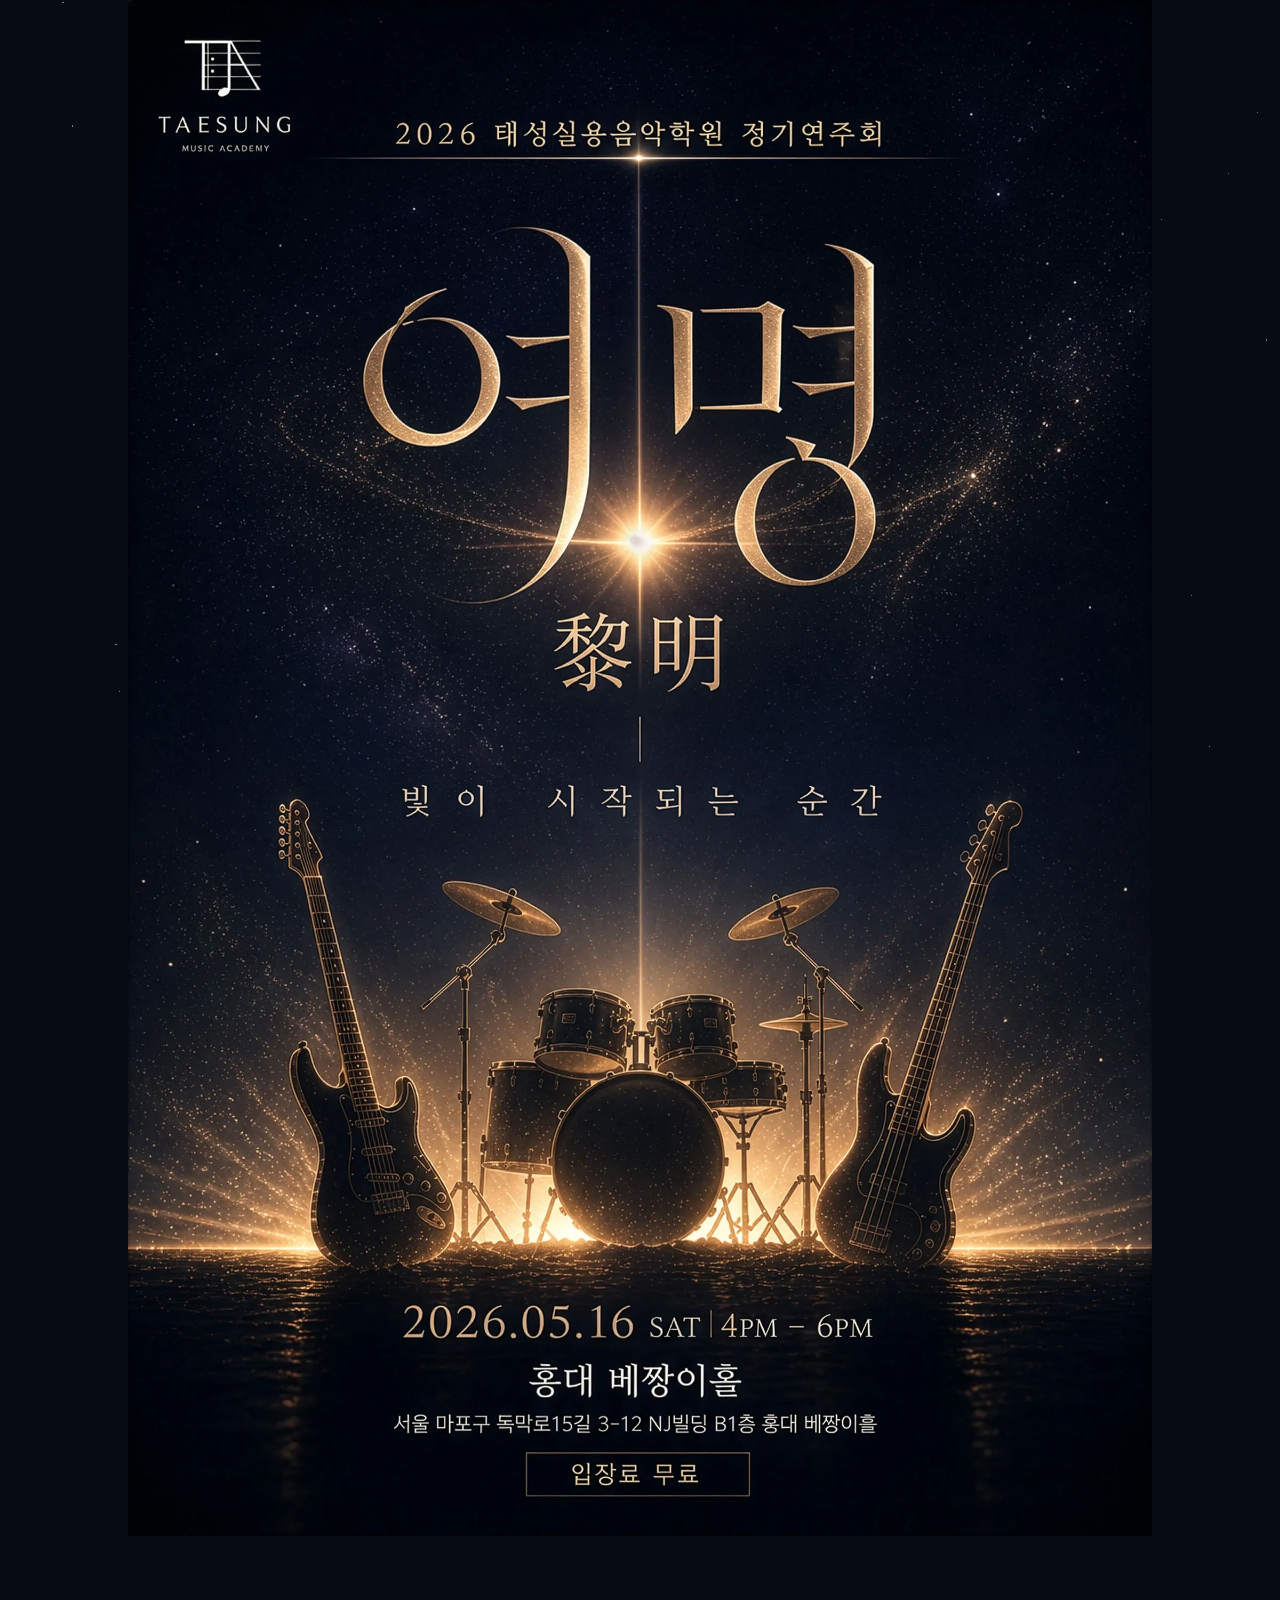
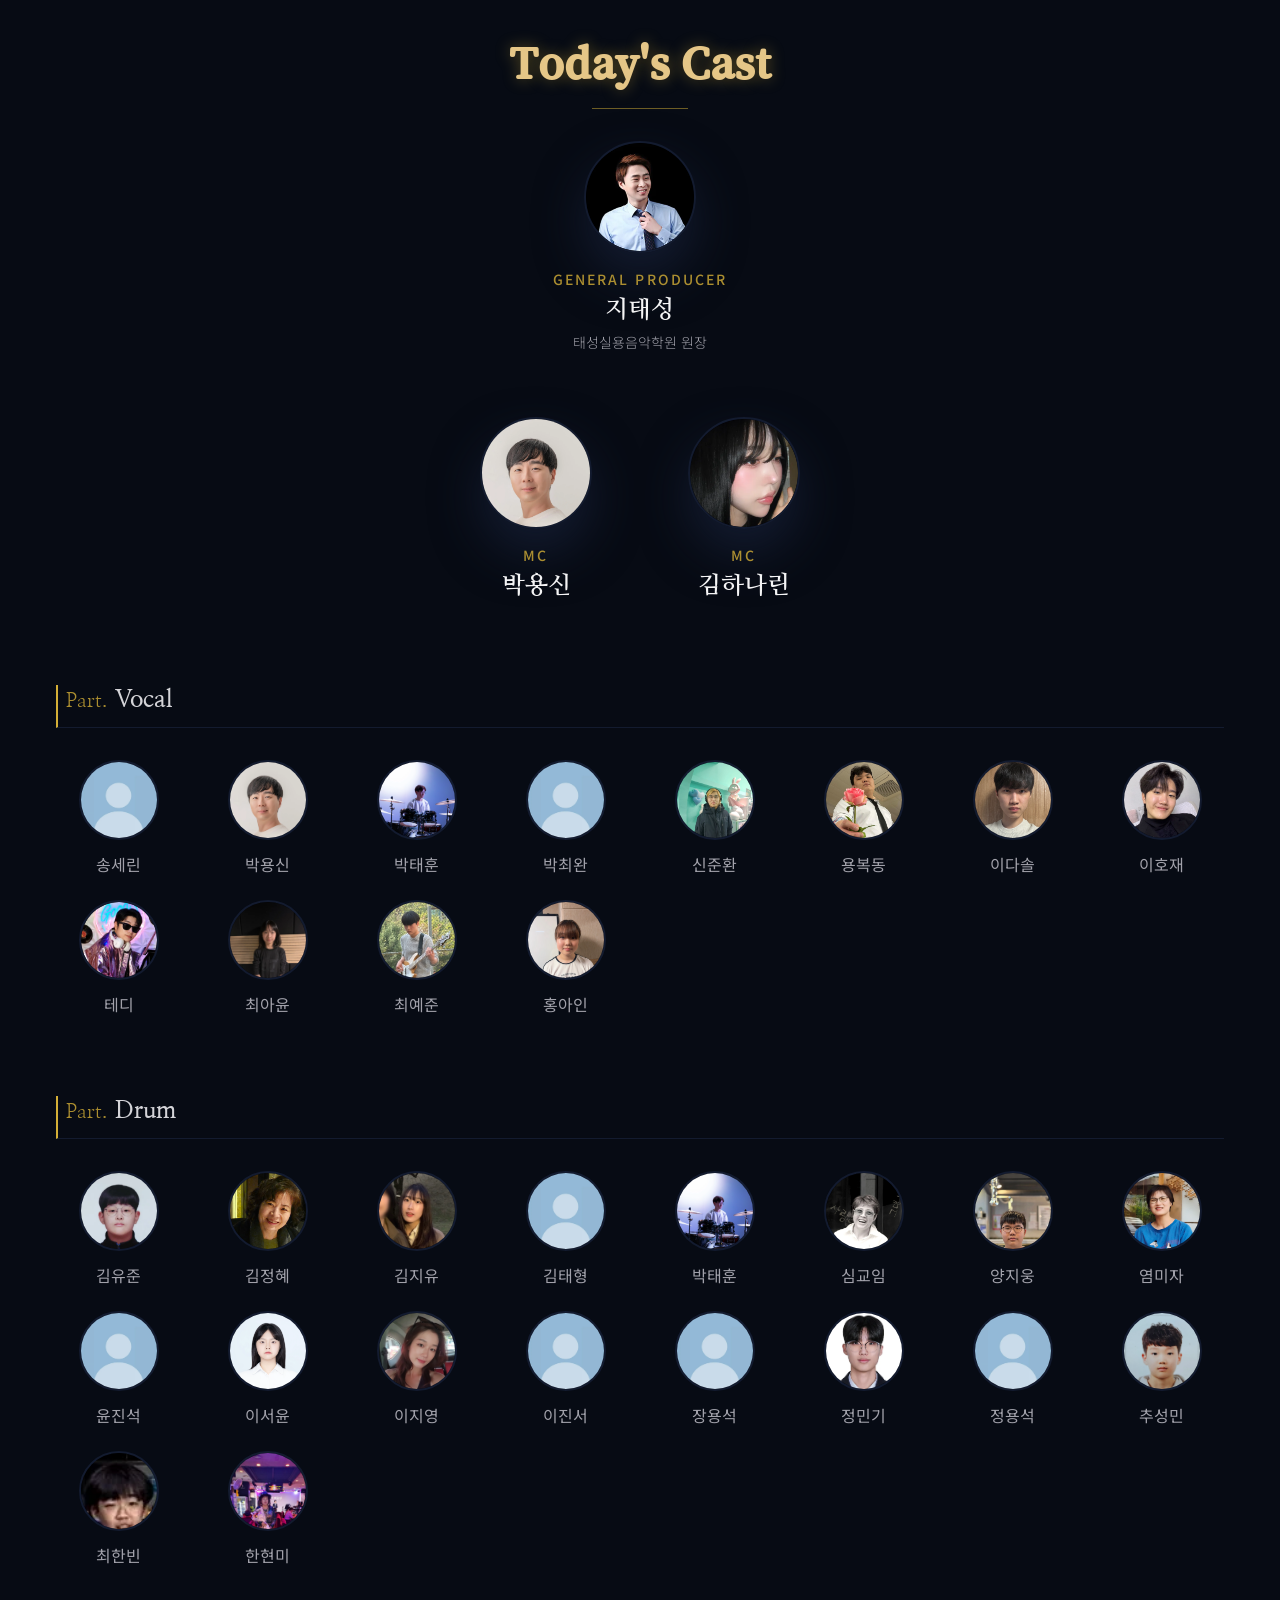
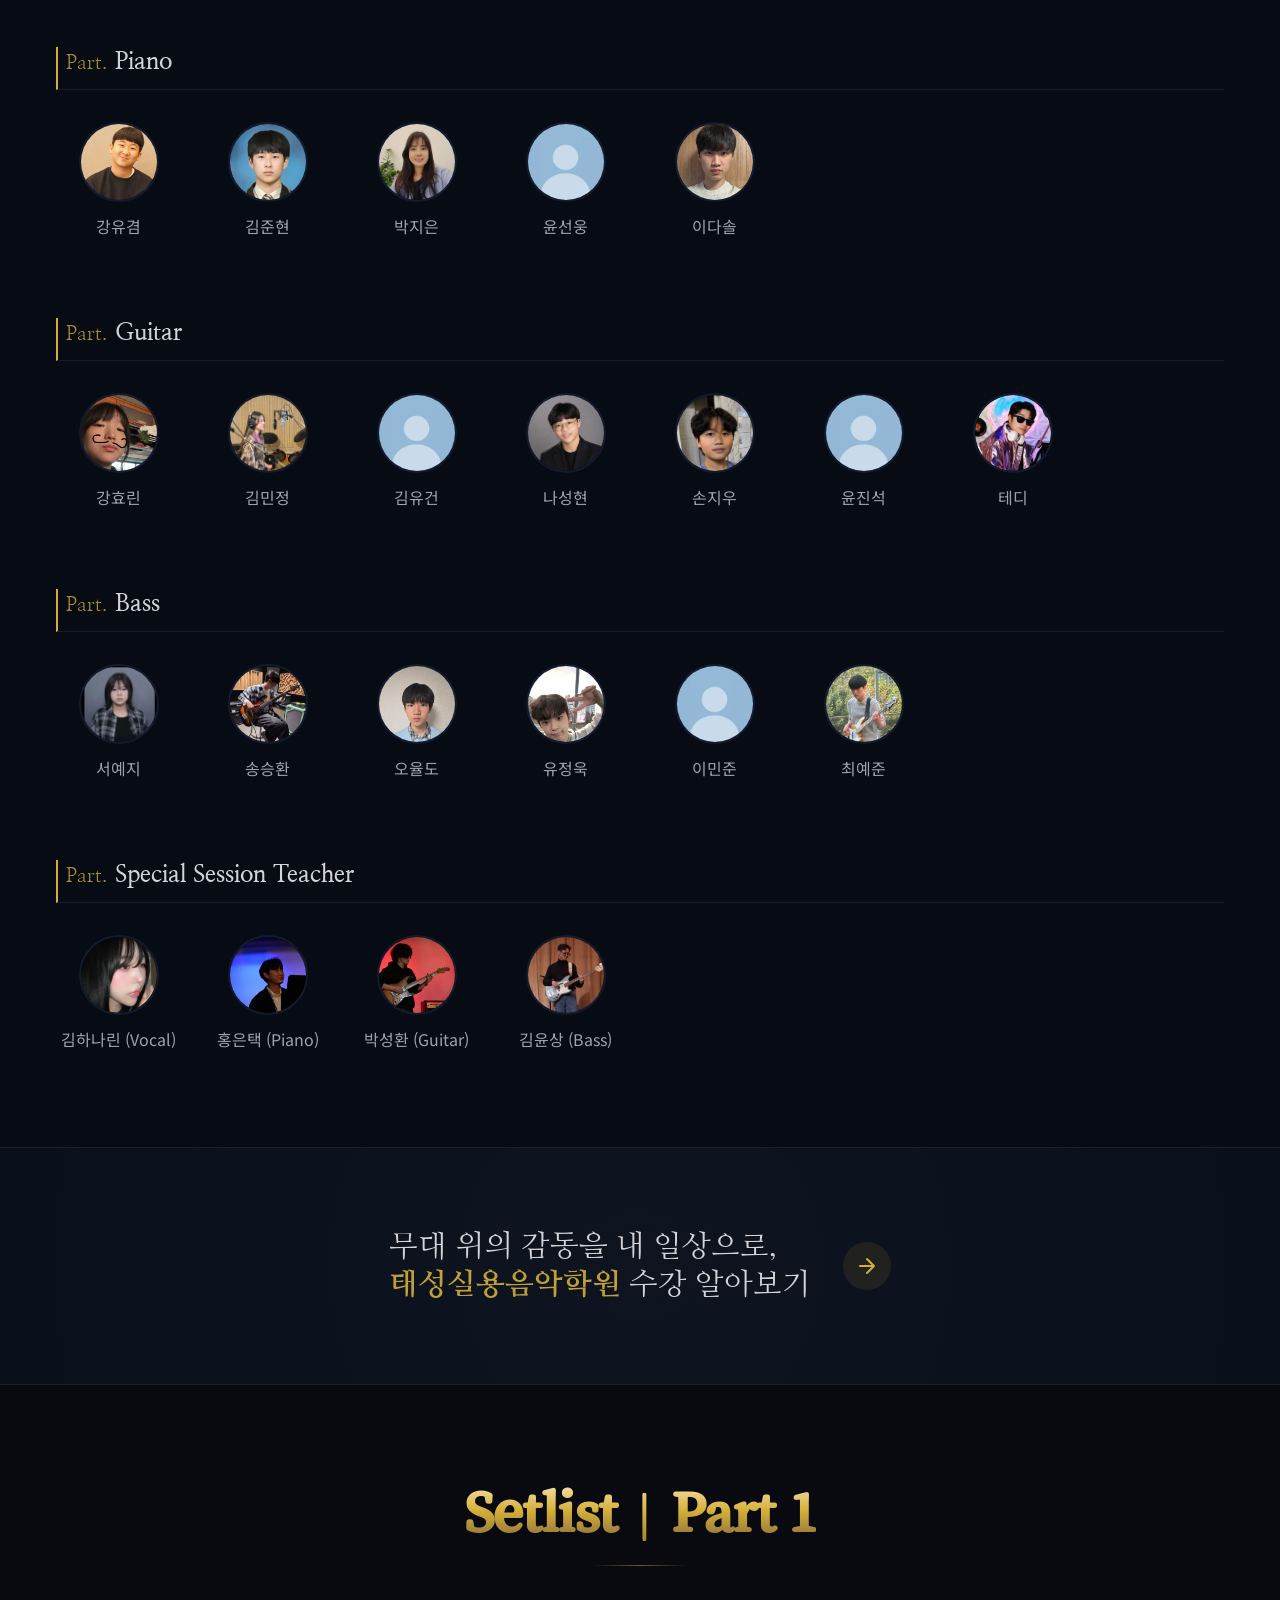
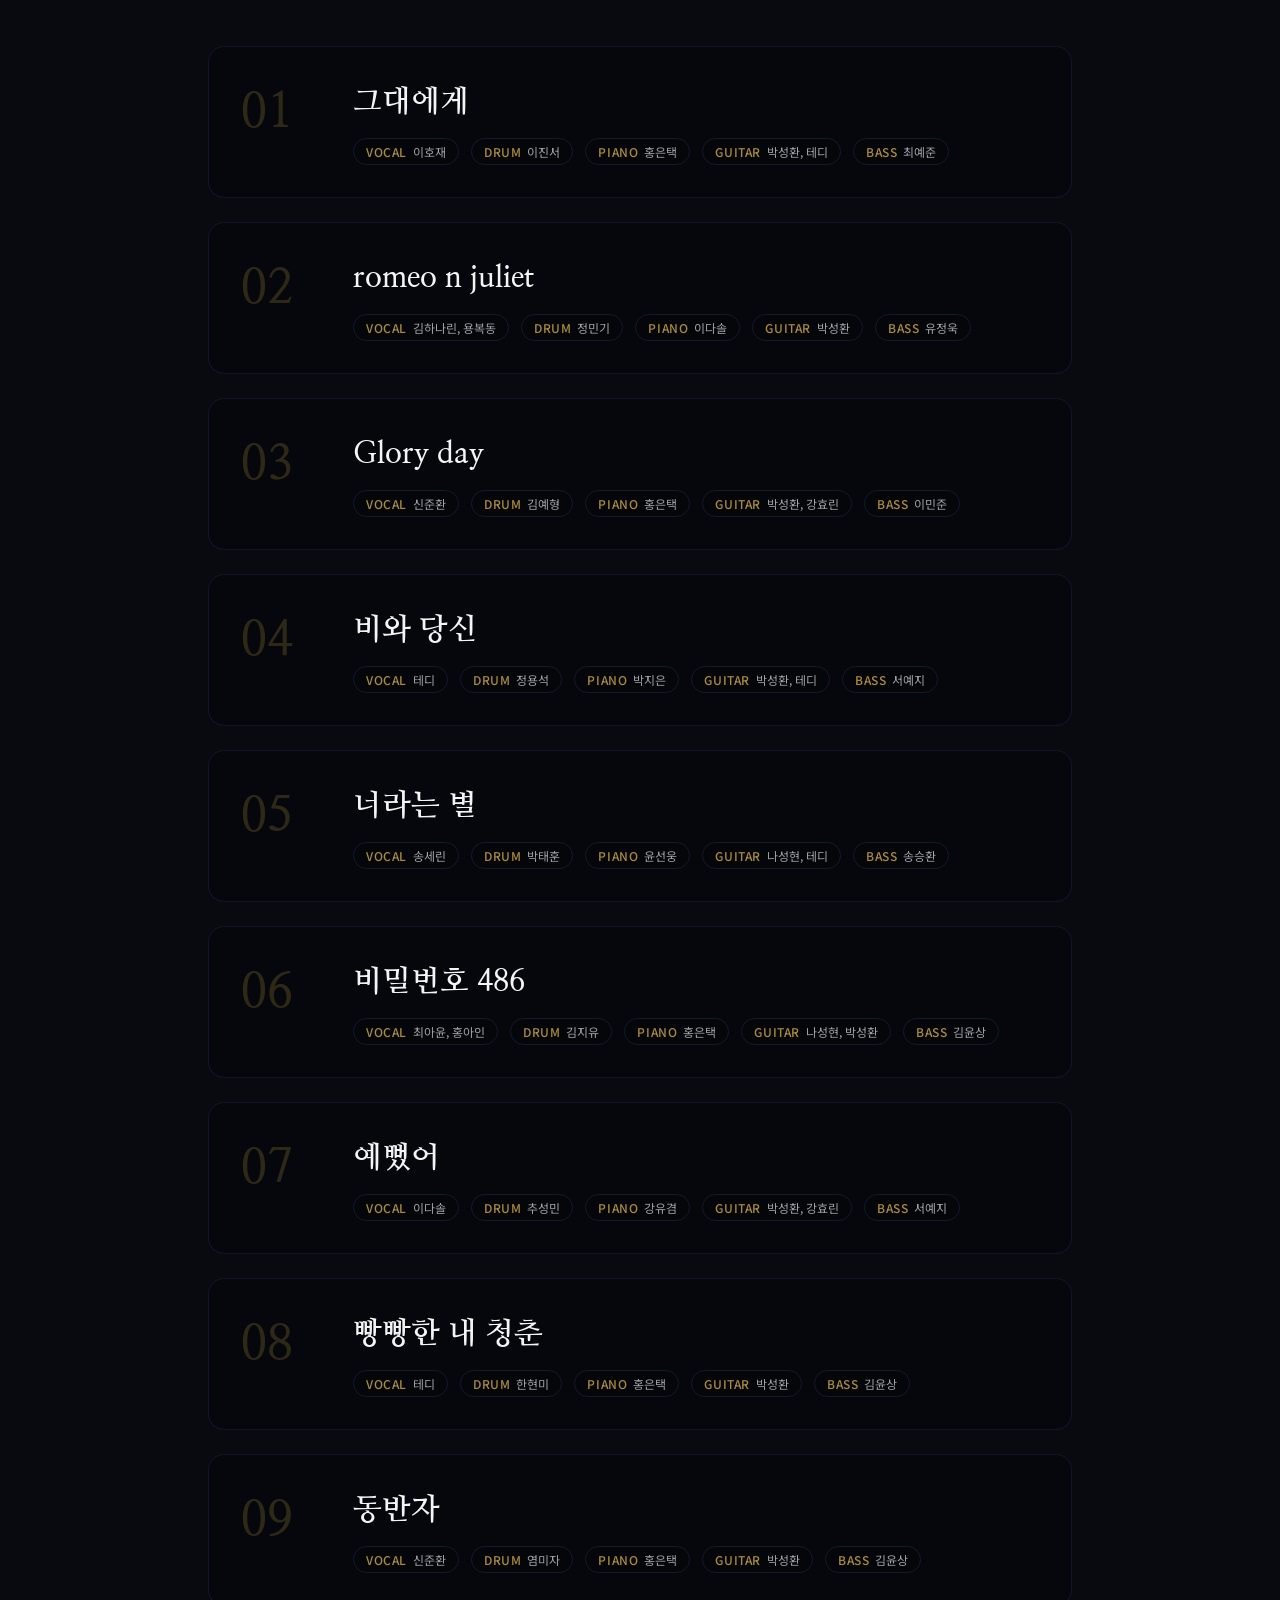
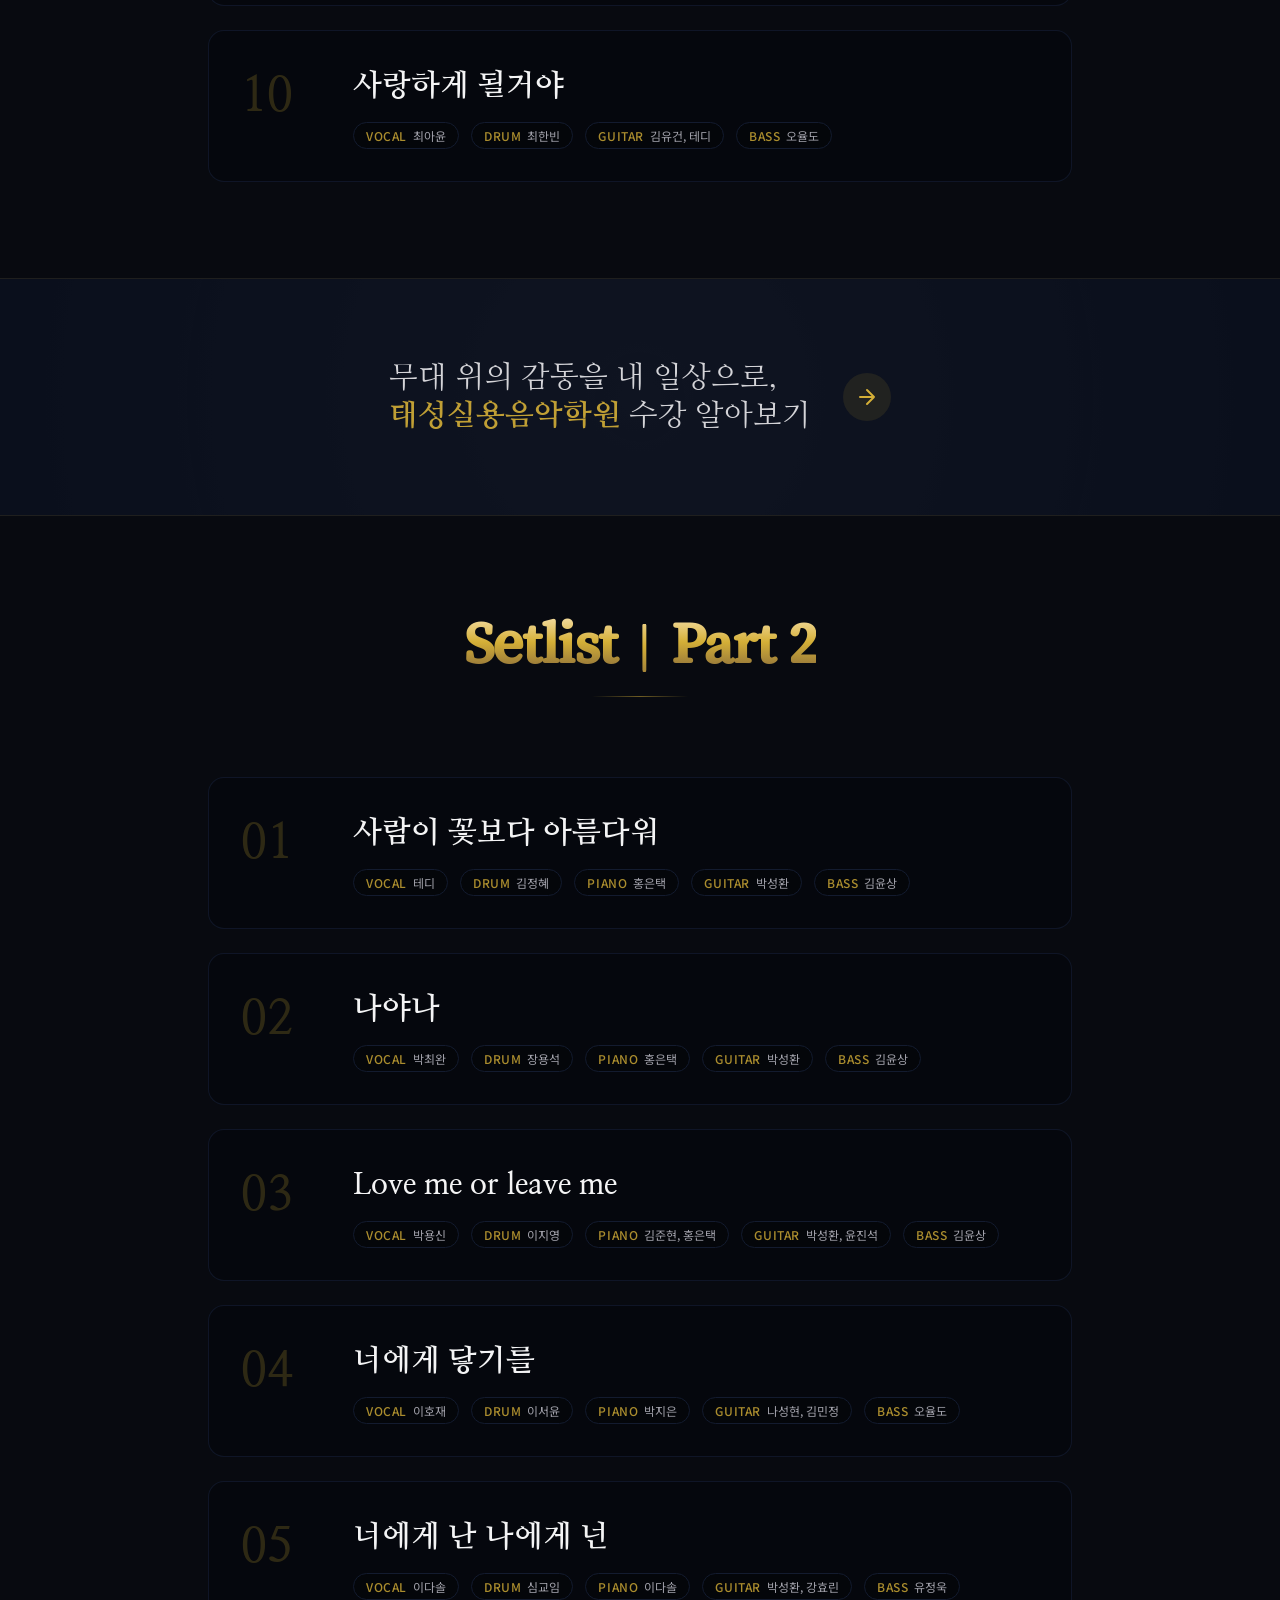
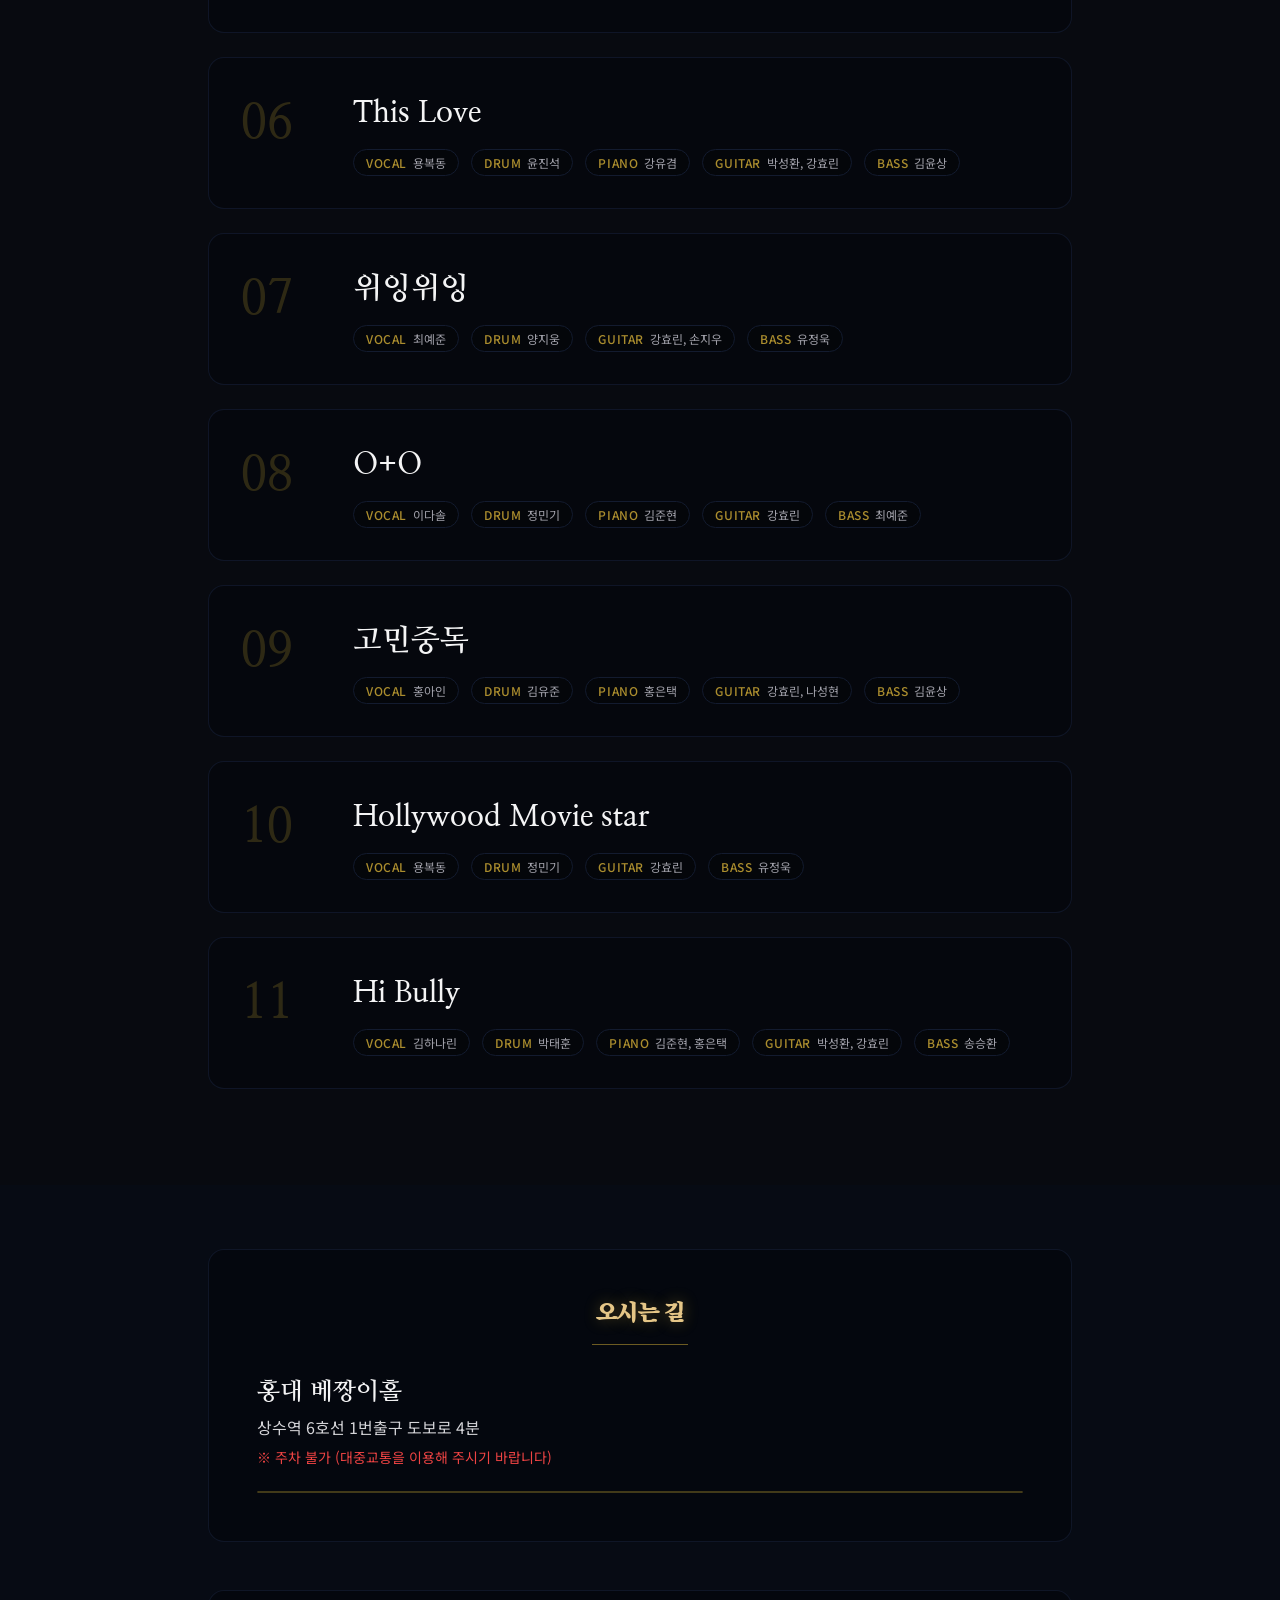
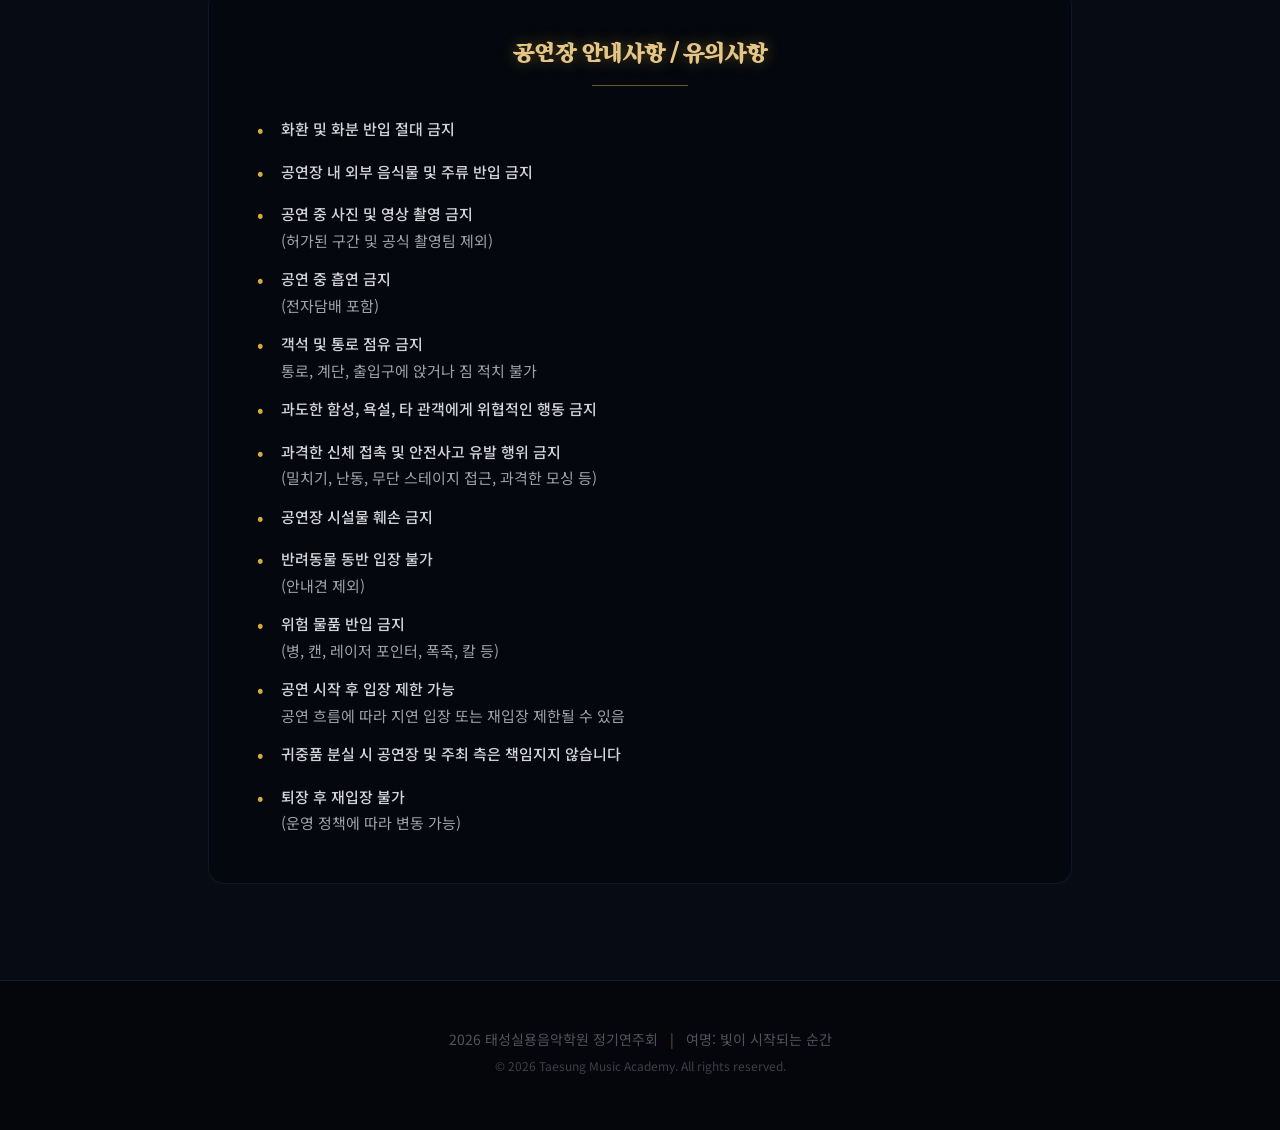
==== commit e25c0f7a: "update: 고민중독 보컬 수정 (최아윤 -> 홍아인) 및 포스터 업데이트" ====
--- a/index.html
+++ b/index.html
@@ -374,7 +374,7 @@
       { title: 'This Love', members: [{ pos: 'Vocal', name: '용복동' }, { pos: 'Drum', name: '윤진석' }, { pos: 'Piano', name: '강유겸' }, { pos: 'Guitar', name: '박성환, 강효린' }, { pos: 'Bass', name: '김윤상' }] },
       { title: '위잉위잉', members: [{ pos: 'Vocal', name: '최예준' }, { pos: 'Drum', name: '양지웅' }, { pos: 'Guitar', name: '강효린, 손지우' }, { pos: 'Bass', name: '유정욱' }] },
       { title: 'O+O', members: [{ pos: 'Vocal', name: '이다솔' }, { pos: 'Drum', name: '정민기' }, { pos: 'Piano', name: '김준현' }, { pos: 'Guitar', name: '강효린' }, { pos: 'Bass', name: '최예준' }] },
-      { title: '고민중독', members: [{ pos: 'Vocal', name: '최아윤' }, { pos: 'Drum', name: '김유준' }, { pos: 'Piano', name: '홍은택' }, { pos: 'Guitar', name: '강효린, 나성현' }, { pos: 'Bass', name: '김윤상' }] },
+      { title: '고민중독', members: [{ pos: 'Vocal', name: '홍아인' }, { pos: 'Drum', name: '김유준' }, { pos: 'Piano', name: '홍은택' }, { pos: 'Guitar', name: '강효린, 나성현' }, { pos: 'Bass', name: '김윤상' }] },
       { title: 'Hollywood Movie star', members: [{ pos: 'Vocal', name: '용복동' }, { pos: 'Drum', name: '정민기' }, { pos: 'Guitar', name: '강효린' }, { pos: 'Bass', name: '유정욱' }] },
       { title: 'Hi Bully', members: [{ pos: 'Vocal', name: '김하나린' }, { pos: 'Drum', name: '박태훈' }, { pos: 'Piano', name: '김준현, 홍은택' }, { pos: 'Guitar', name: '박성환, 강효린' }, { pos: 'Bass', name: '송승환' }] },
     ];
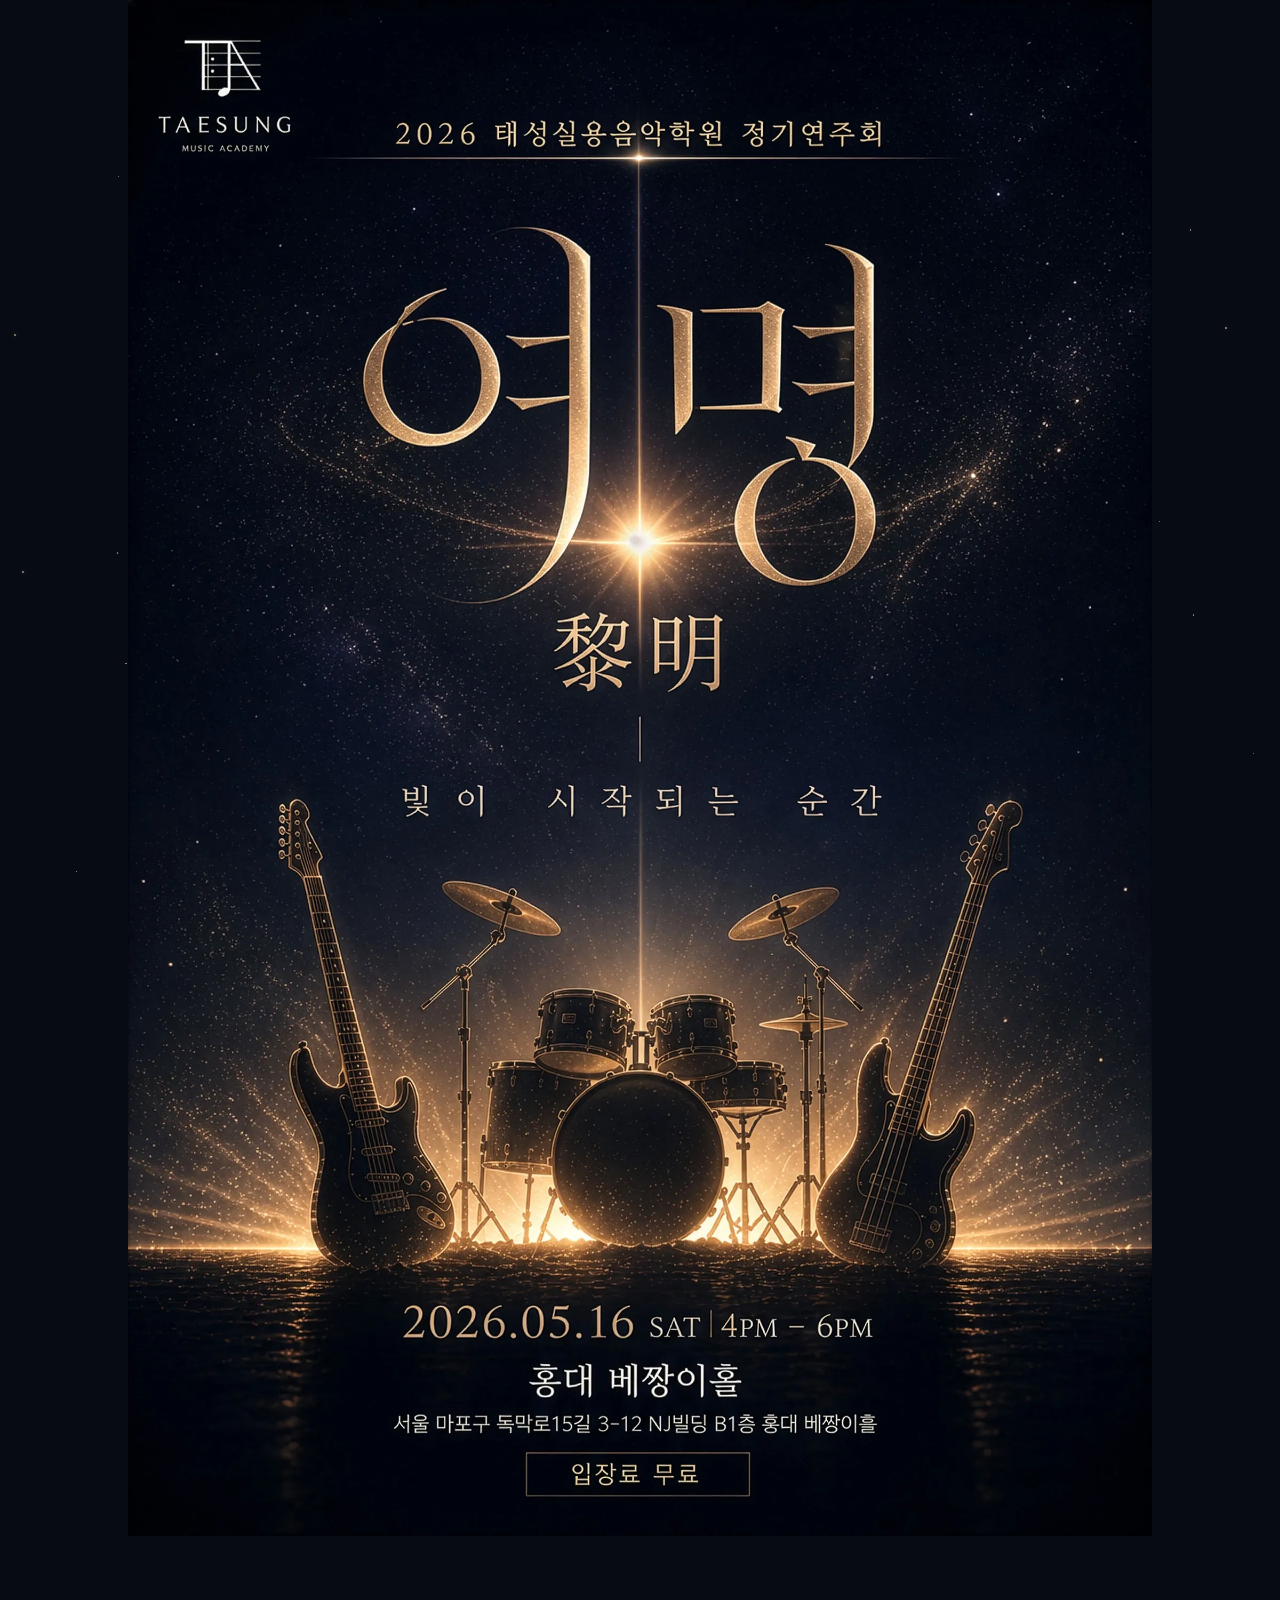
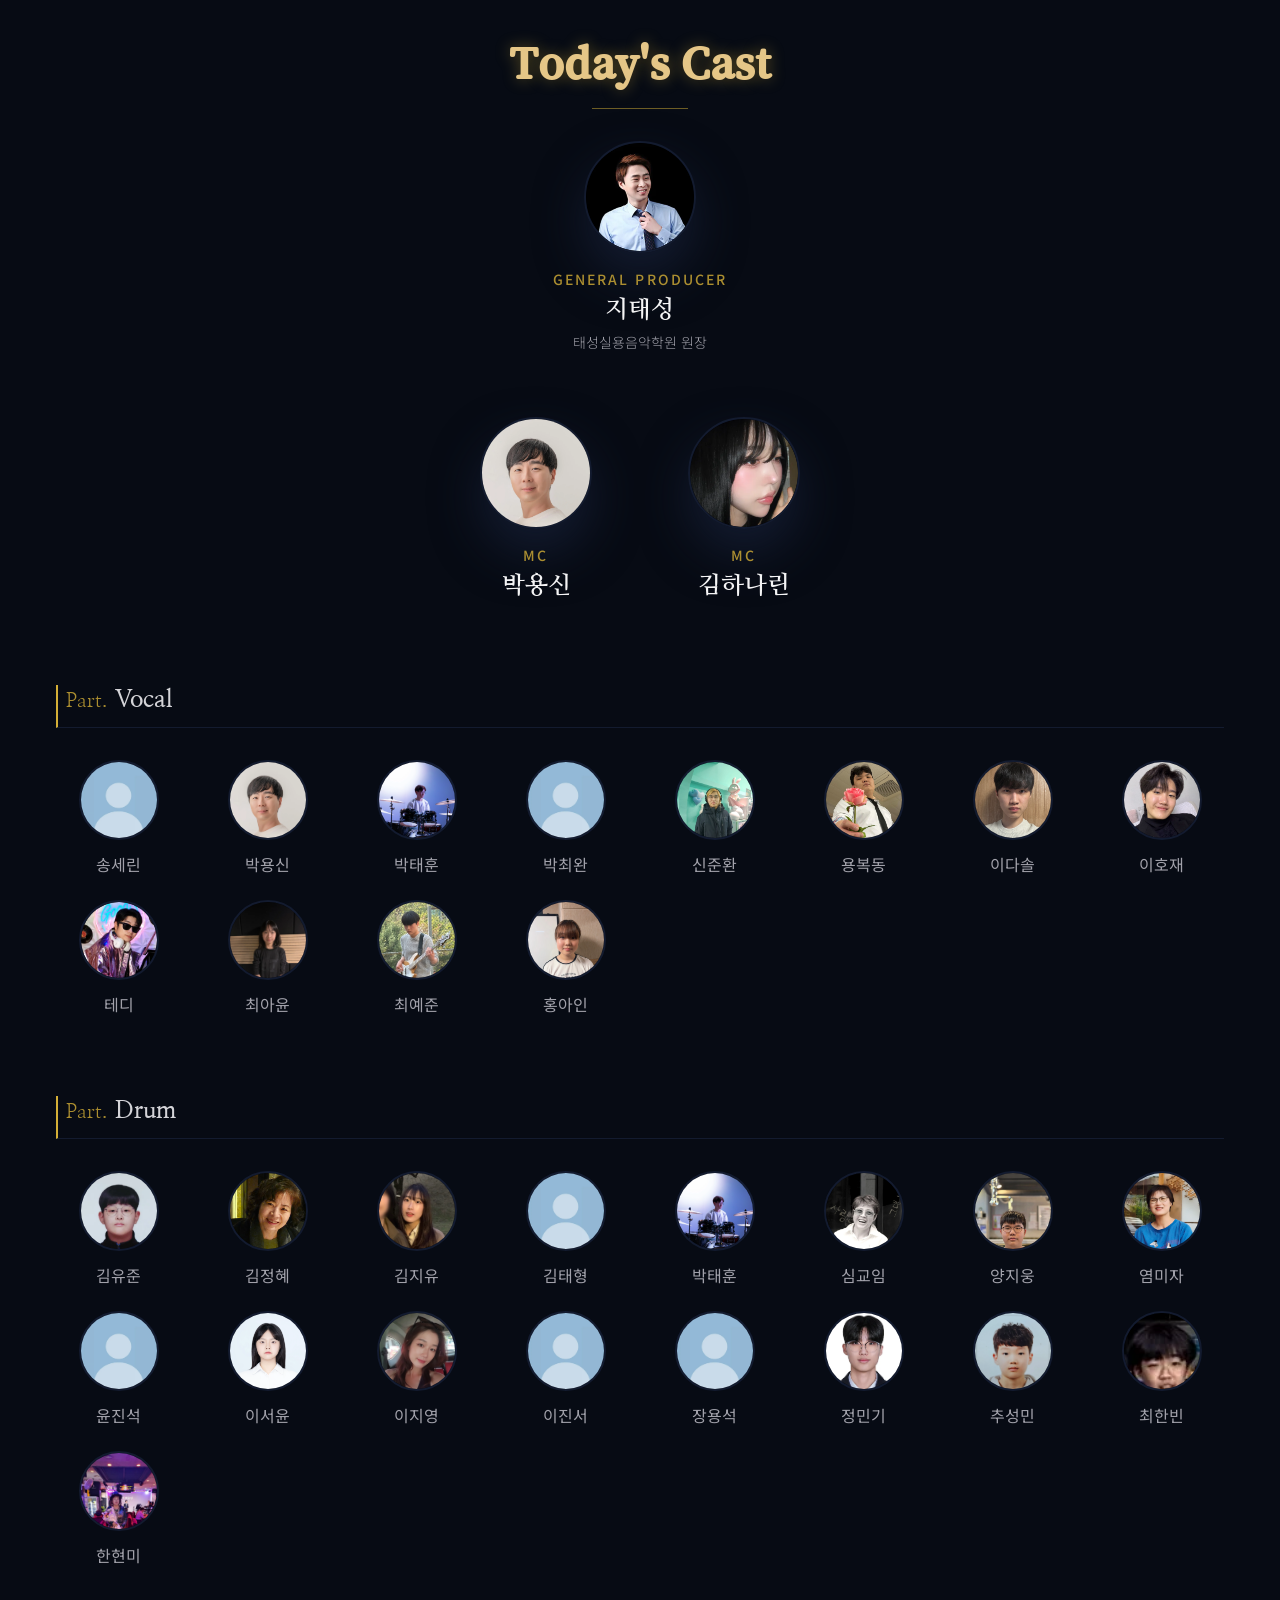
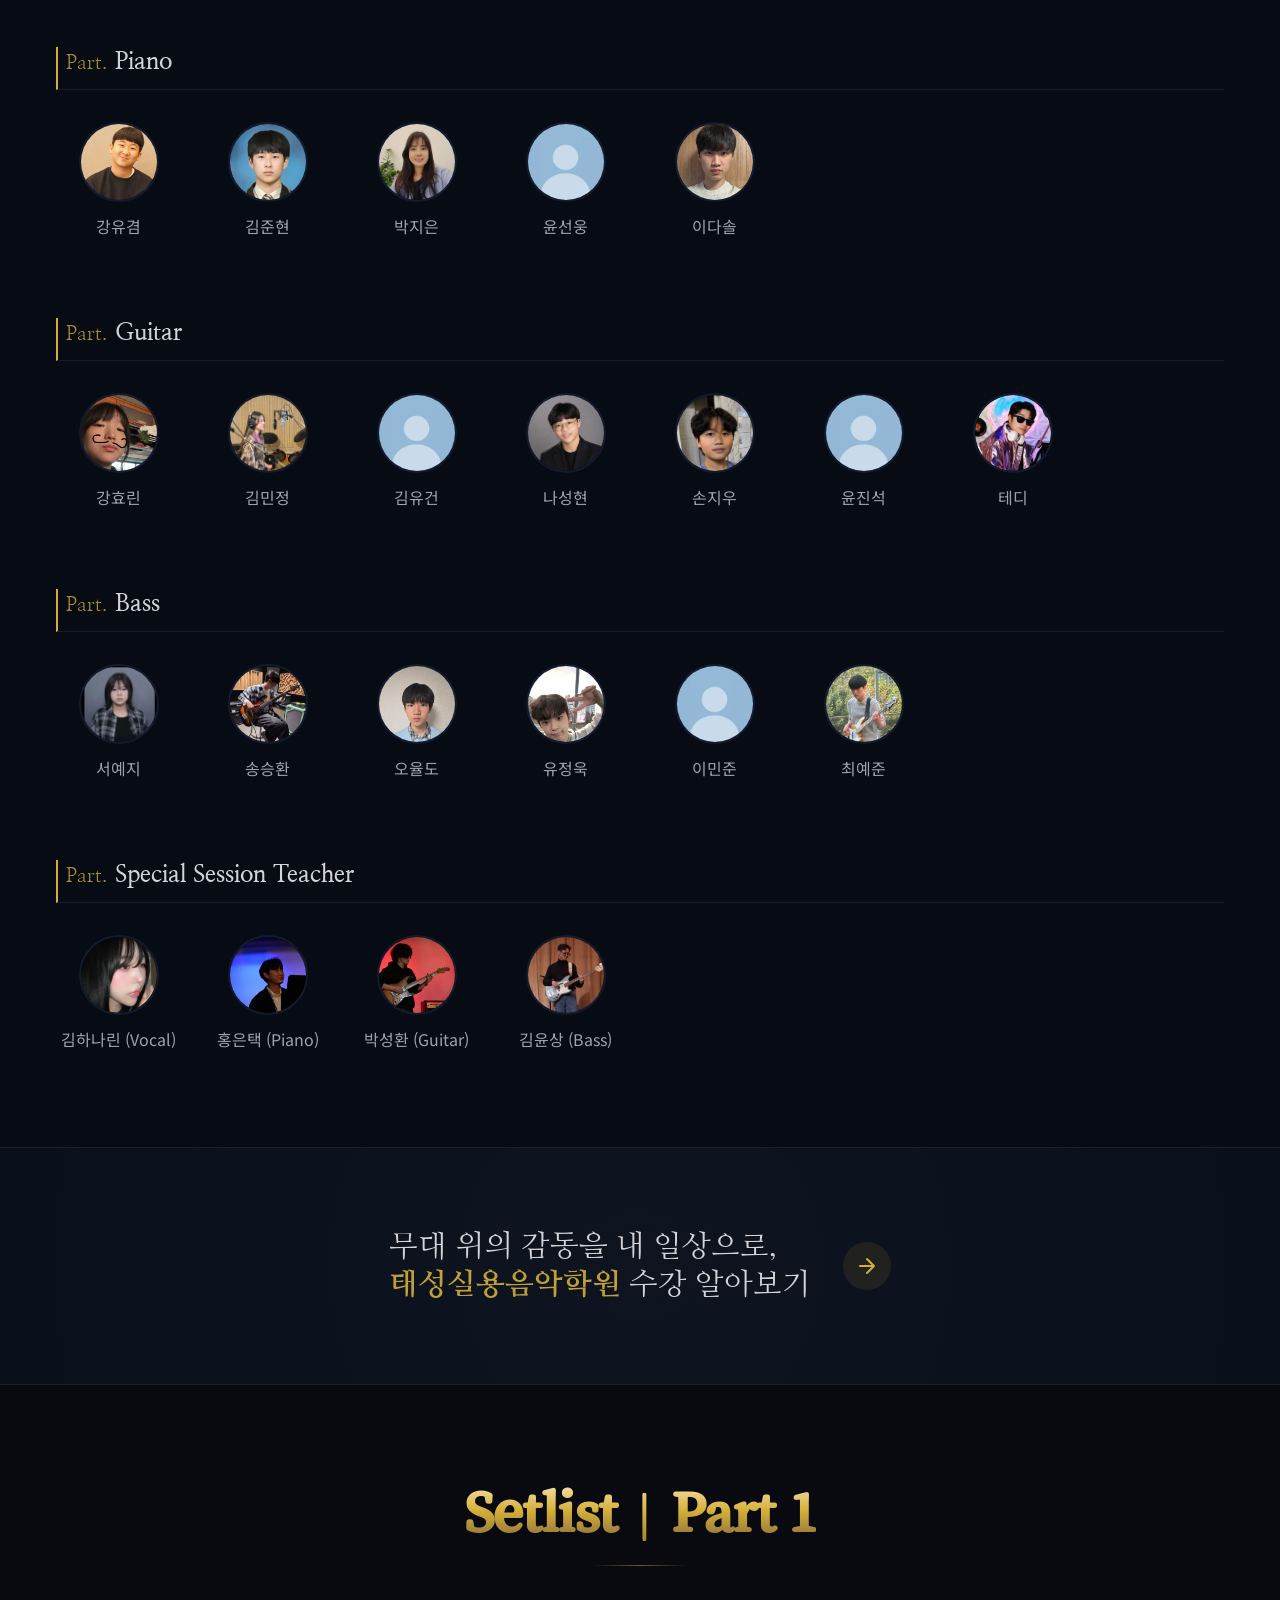
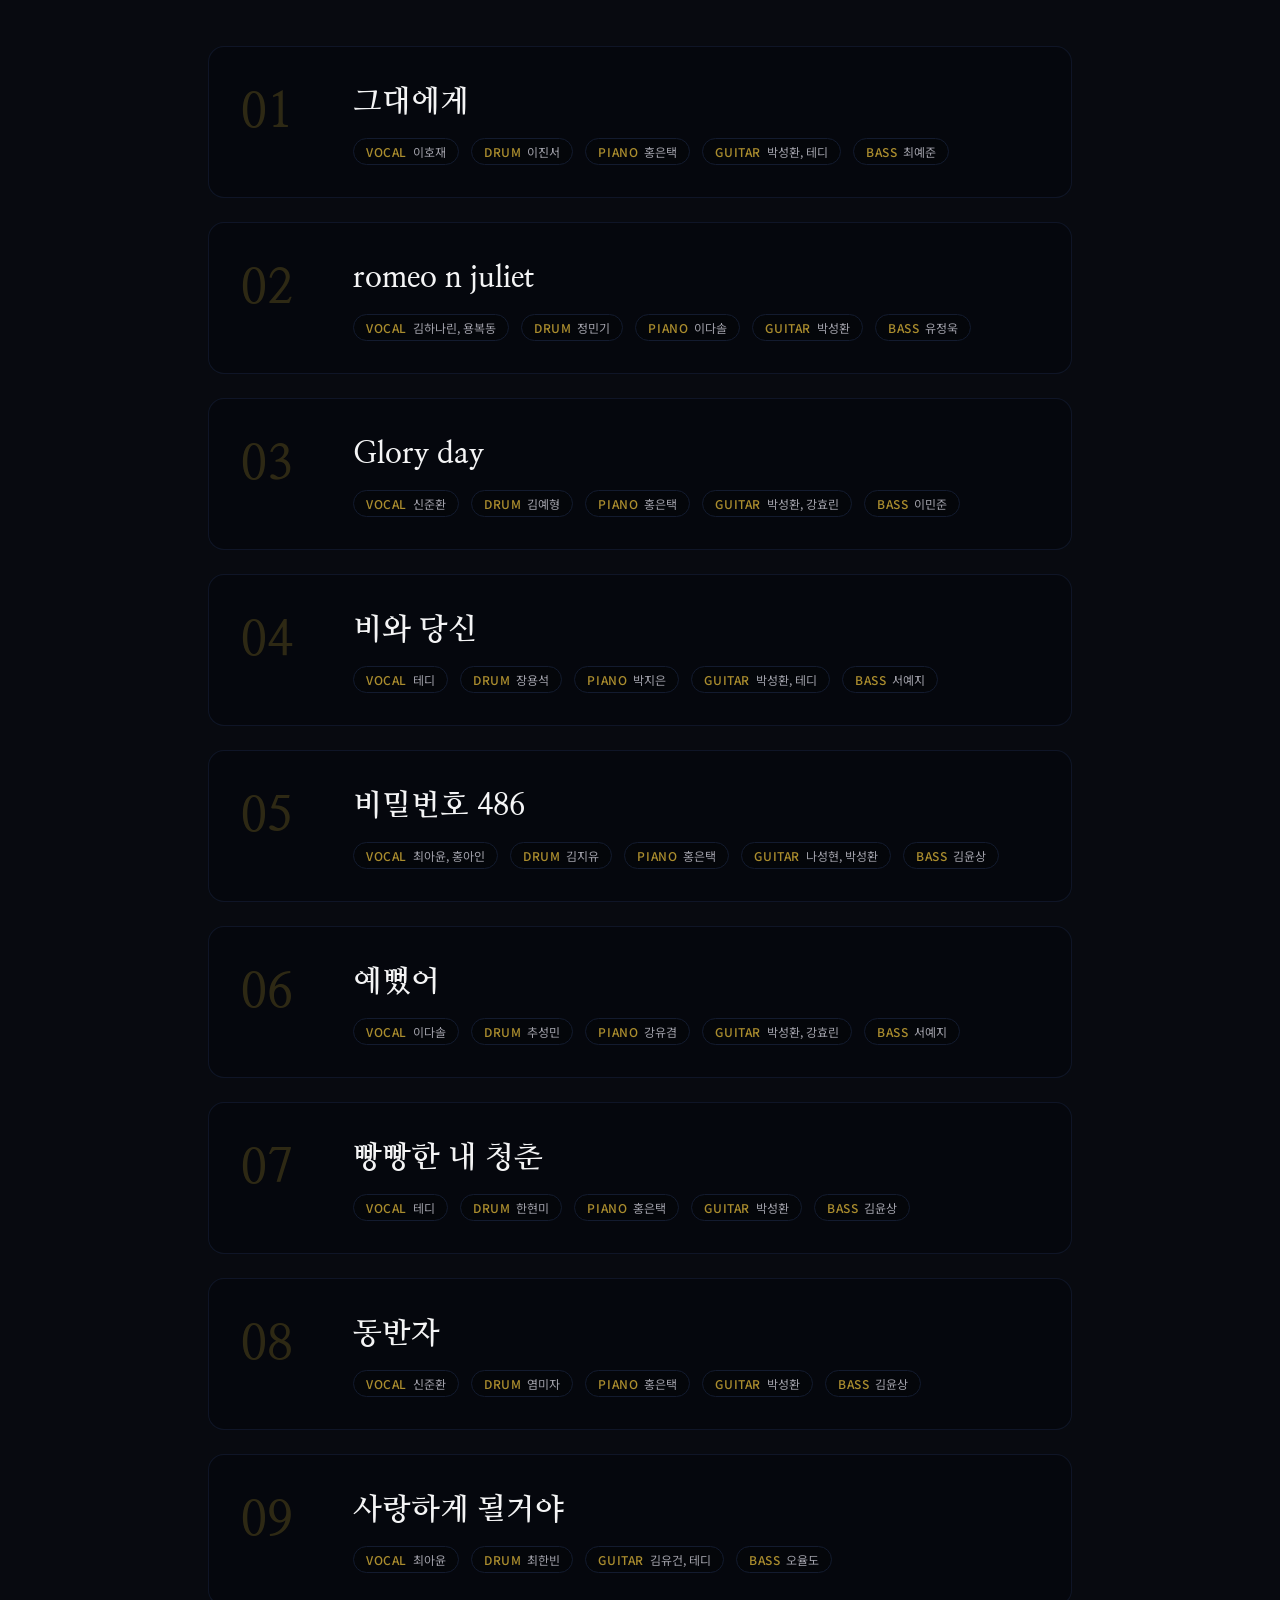
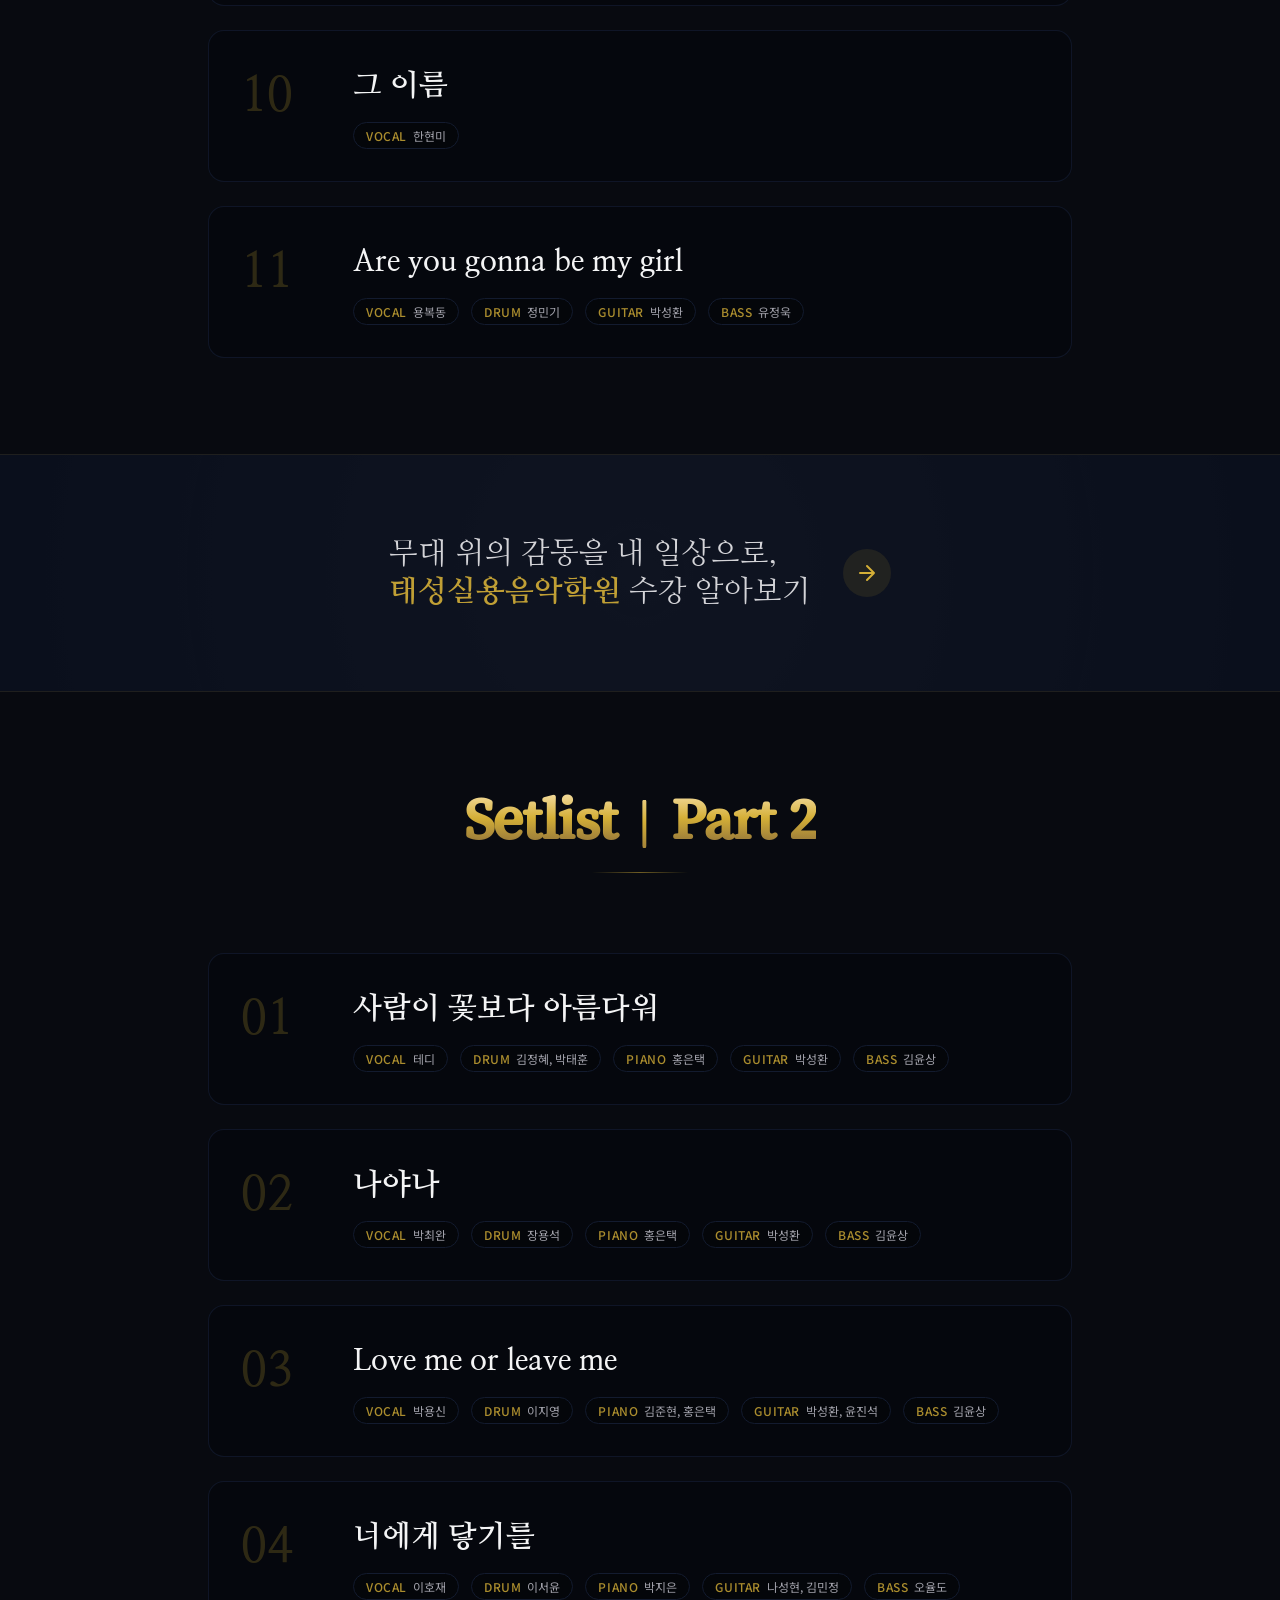
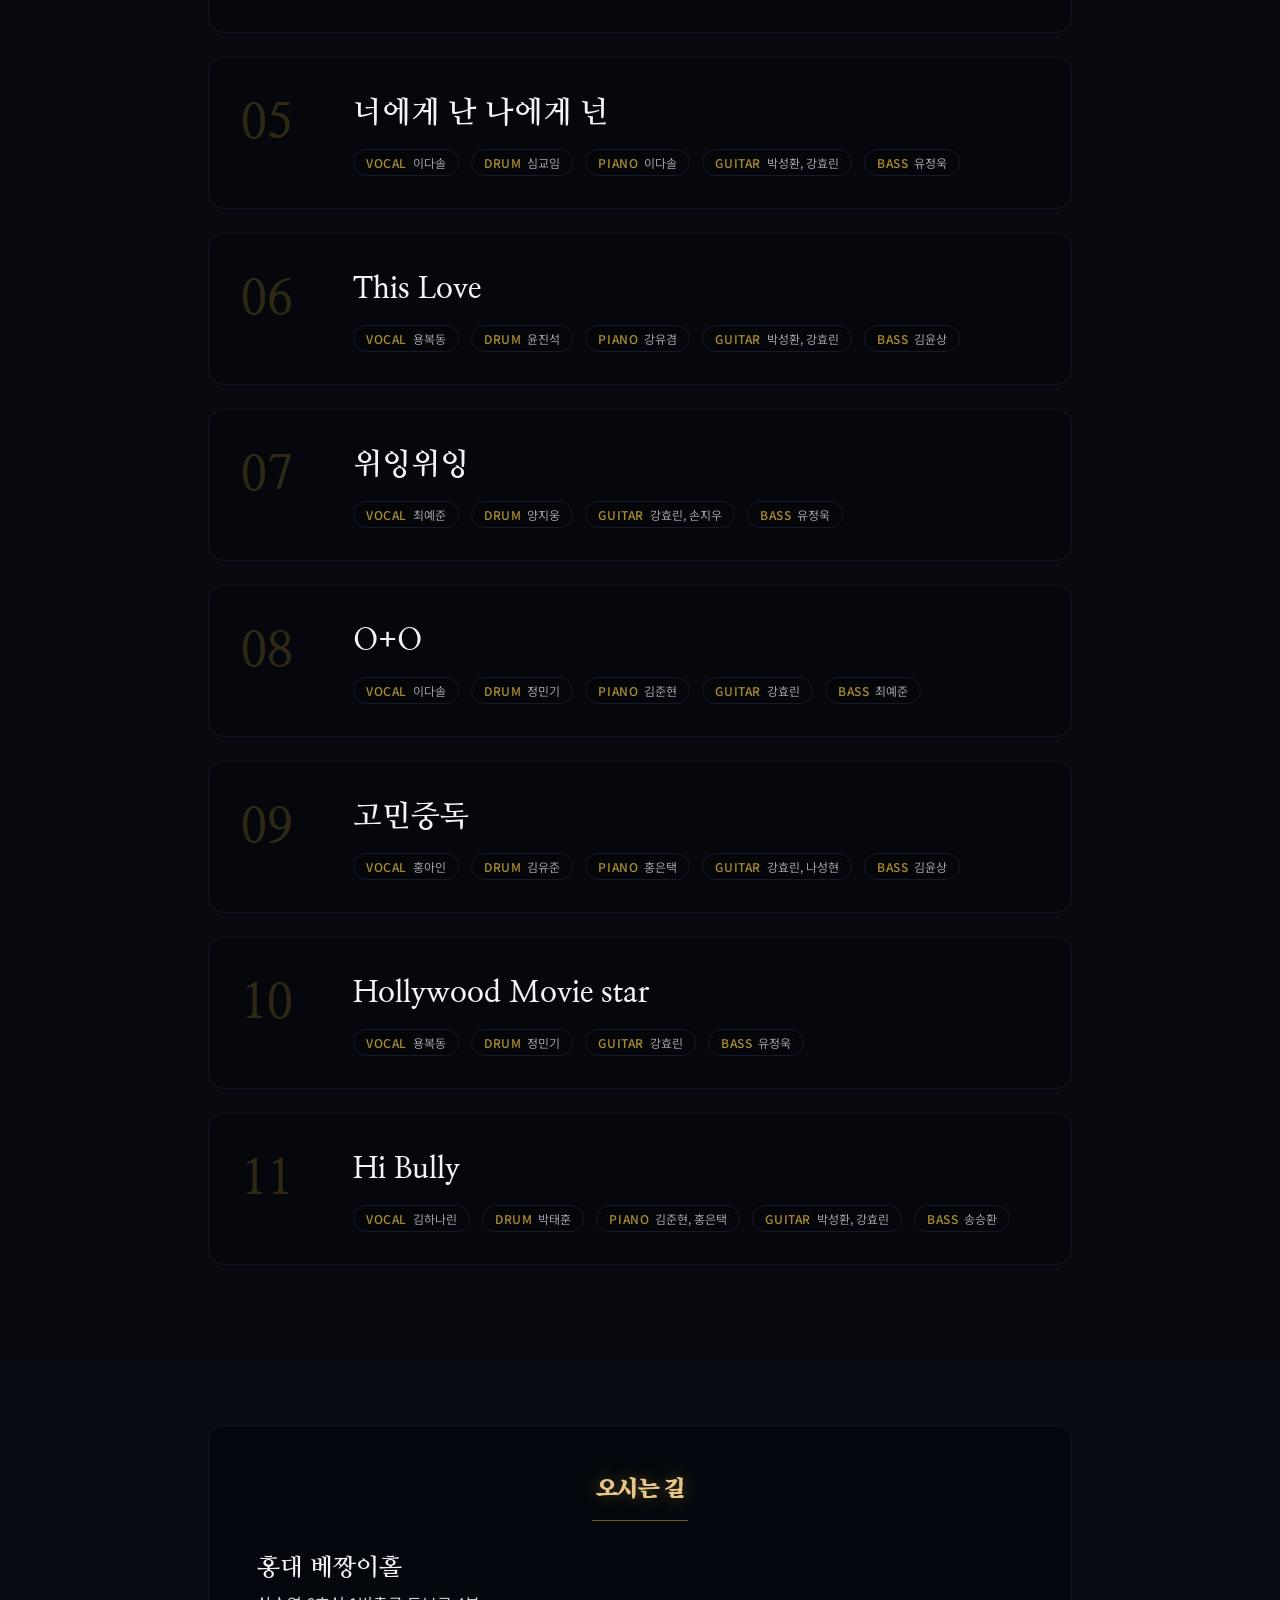
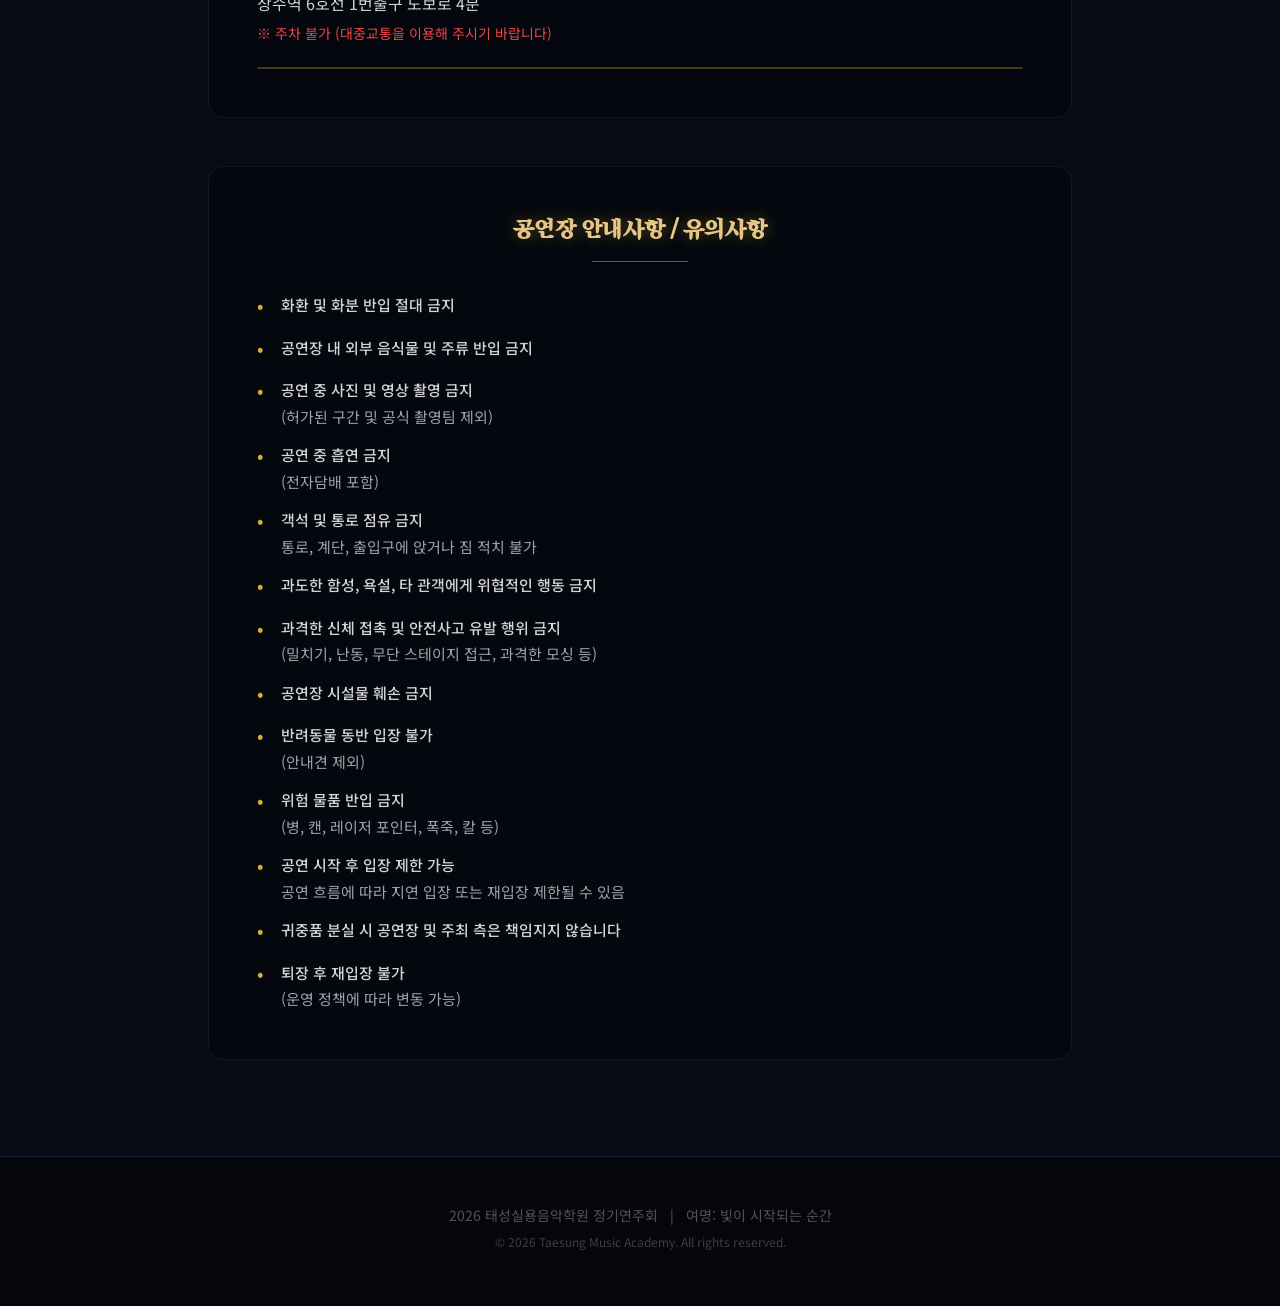
==== commit 0a90fec8: "Update cast list and setlist information" ====
--- a/index.html
+++ b/index.html
@@ -332,7 +332,7 @@
       },
       {
         id: 'drum', cat: 'Drum', fbKey: 'Drum',
-        members: ['김유준', '김정혜', '김지유', '김태형', '박태훈', '심교임', '양지웅', '염미자', '윤진석', '이서윤', '이지영', '이진서', '장용석', '정민기', '정용석', '추성민', '최한빈', '한현미']
+        members: ['김유준', '김정혜', '김지유', '김태형', '박태훈', '심교임', '양지웅', '염미자', '윤진석', '이서윤', '이지영', '이진서', '장용석', '정민기', '추성민', '최한빈', '한현미']
       },
       {
         id: 'piano', cat: 'Piano', fbKey: 'Piano',
@@ -356,17 +356,19 @@
       { title: '그대에게', members: [{ pos: 'Vocal', name: '이호재' }, { pos: 'Drum', name: '이진서' }, { pos: 'Piano', name: '홍은택' }, { pos: 'Guitar', name: '박성환, 테디' }, { pos: 'Bass', name: '최예준' }] },
       { title: 'romeo n juliet', members: [{ pos: 'Vocal', name: '김하나린, 용복동' }, { pos: 'Drum', name: '정민기' }, { pos: 'Piano', name: '이다솔' }, { pos: 'Guitar', name: '박성환' }, { pos: 'Bass', name: '유정욱' }] },
       { title: 'Glory day', members: [{ pos: 'Vocal', name: '신준환' }, { pos: 'Drum', name: '김예형' }, { pos: 'Piano', name: '홍은택' }, { pos: 'Guitar', name: '박성환, 강효린' }, { pos: 'Bass', name: '이민준' }] },
-      { title: '비와 당신', members: [{ pos: 'Vocal', name: '테디' }, { pos: 'Drum', name: '정용석' }, { pos: 'Piano', name: '박지은' }, { pos: 'Guitar', name: '박성환, 테디' }, { pos: 'Bass', name: '서예지' }] },
-      { title: '너라는 별', members: [{ pos: 'Vocal', name: '송세린' }, { pos: 'Drum', name: '박태훈' }, { pos: 'Piano', name: '윤선웅' }, { pos: 'Guitar', name: '나성현, 테디' }, { pos: 'Bass', name: '송승환' }] },
+      { title: '비와 당신', members: [{ pos: 'Vocal', name: '테디' }, { pos: 'Drum', name: '장용석' }, { pos: 'Piano', name: '박지은' }, { pos: 'Guitar', name: '박성환, 테디' }, { pos: 'Bass', name: '서예지' }] },
       { title: '비밀번호 486', members: [{ pos: 'Vocal', name: '최아윤, 홍아인' }, { pos: 'Drum', name: '김지유' }, { pos: 'Piano', name: '홍은택' }, { pos: 'Guitar', name: '나성현, 박성환' }, { pos: 'Bass', name: '김윤상' }] },
       { title: '예뻤어', members: [{ pos: 'Vocal', name: '이다솔' }, { pos: 'Drum', name: '추성민' }, { pos: 'Piano', name: '강유겸' }, { pos: 'Guitar', name: '박성환, 강효린' }, { pos: 'Bass', name: '서예지' }] },
       { title: '빵빵한 내 청춘', members: [{ pos: 'Vocal', name: '테디' }, { pos: 'Drum', name: '한현미' }, { pos: 'Piano', name: '홍은택' }, { pos: 'Guitar', name: '박성환' }, { pos: 'Bass', name: '김윤상' }] },
       { title: '동반자', members: [{ pos: 'Vocal', name: '신준환' }, { pos: 'Drum', name: '염미자' }, { pos: 'Piano', name: '홍은택' }, { pos: 'Guitar', name: '박성환' }, { pos: 'Bass', name: '김윤상' }] },
       { title: '사랑하게 될거야', members: [{ pos: 'Vocal', name: '최아윤' }, { pos: 'Drum', name: '최한빈' }, { pos: 'Guitar', name: '김유건, 테디' }, { pos: 'Bass', name: '오율도' }] },
+      { title: '그 이름', members: [{ pos: 'Vocal', name: '한현미' }] },
+      { title: 'Are you gonna be my girl', members: [{ pos: 'Vocal', name: '용복동' }, { pos: 'Drum', name: '정민기' }, { pos: 'Guitar', name: '박성환' }, { pos: 'Bass', name: '유정욱' }] },
+
     ];
 
     const setlist2 = [
-      { title: '사람이 꽃보다 아름다워', members: [{ pos: 'Vocal', name: '테디' }, { pos: 'Drum', name: '김정혜' }, { pos: 'Piano', name: '홍은택' }, { pos: 'Guitar', name: '박성환' }, { pos: 'Bass', name: '김윤상' }] },
+      { title: '사람이 꽃보다 아름다워', members: [{ pos: 'Vocal', name: '테디' }, { pos: 'Drum', name: '김정혜, 박태훈' }, { pos: 'Piano', name: '홍은택' }, { pos: 'Guitar', name: '박성환' }, { pos: 'Bass', name: '김윤상' }] },
       { title: '나야나', members: [{ pos: 'Vocal', name: '박최완' }, { pos: 'Drum', name: '장용석' }, { pos: 'Piano', name: '홍은택' }, { pos: 'Guitar', name: '박성환' }, { pos: 'Bass', name: '김윤상' }] },
       { title: 'Love me or leave me', members: [{ pos: 'Vocal', name: '박용신' }, { pos: 'Drum', name: '이지영' }, { pos: 'Piano', name: '김준현, 홍은택' }, { pos: 'Guitar', name: '박성환, 윤진석' }, { pos: 'Bass', name: '김윤상' }] },
       { title: '너에게 닿기를', members: [{ pos: 'Vocal', name: '이호재' }, { pos: 'Drum', name: '이서윤' }, { pos: 'Piano', name: '박지은' }, { pos: 'Guitar', name: '나성현, 김민정' }, { pos: 'Bass', name: '오율도' }] },
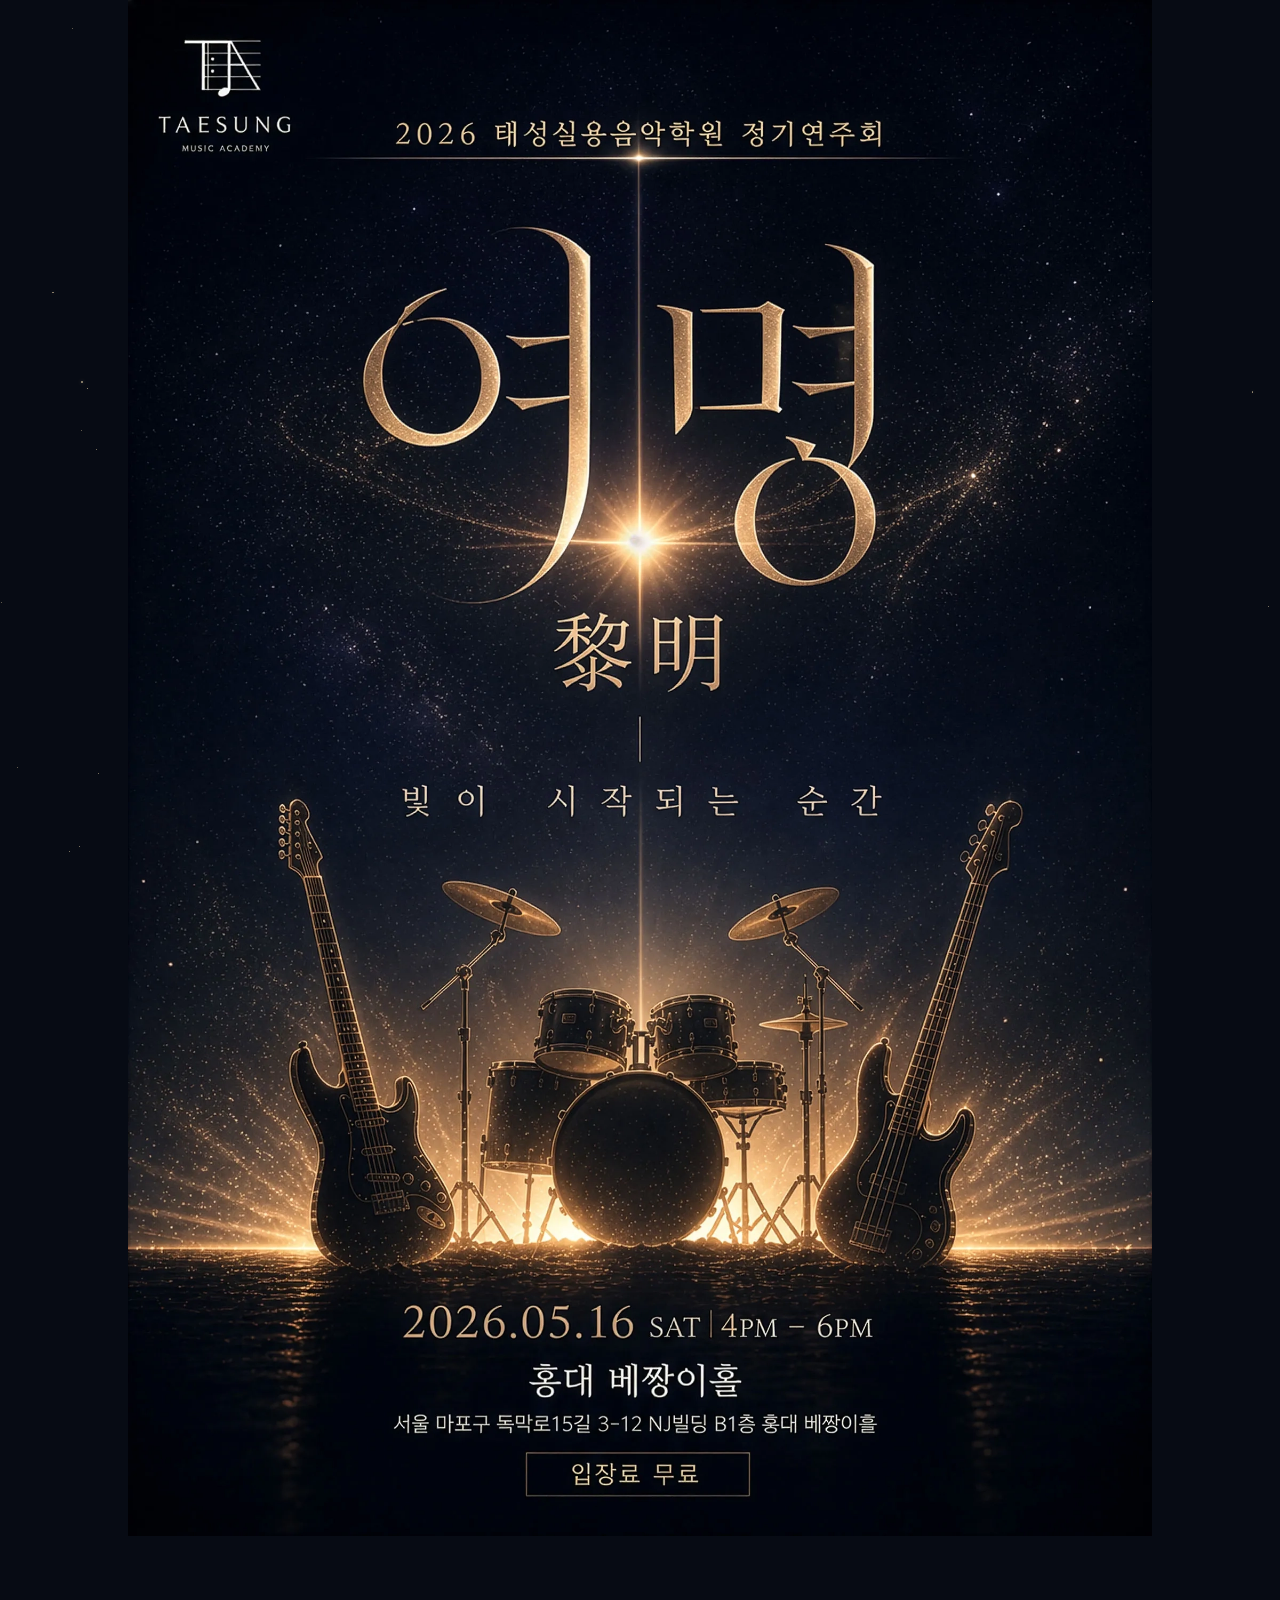
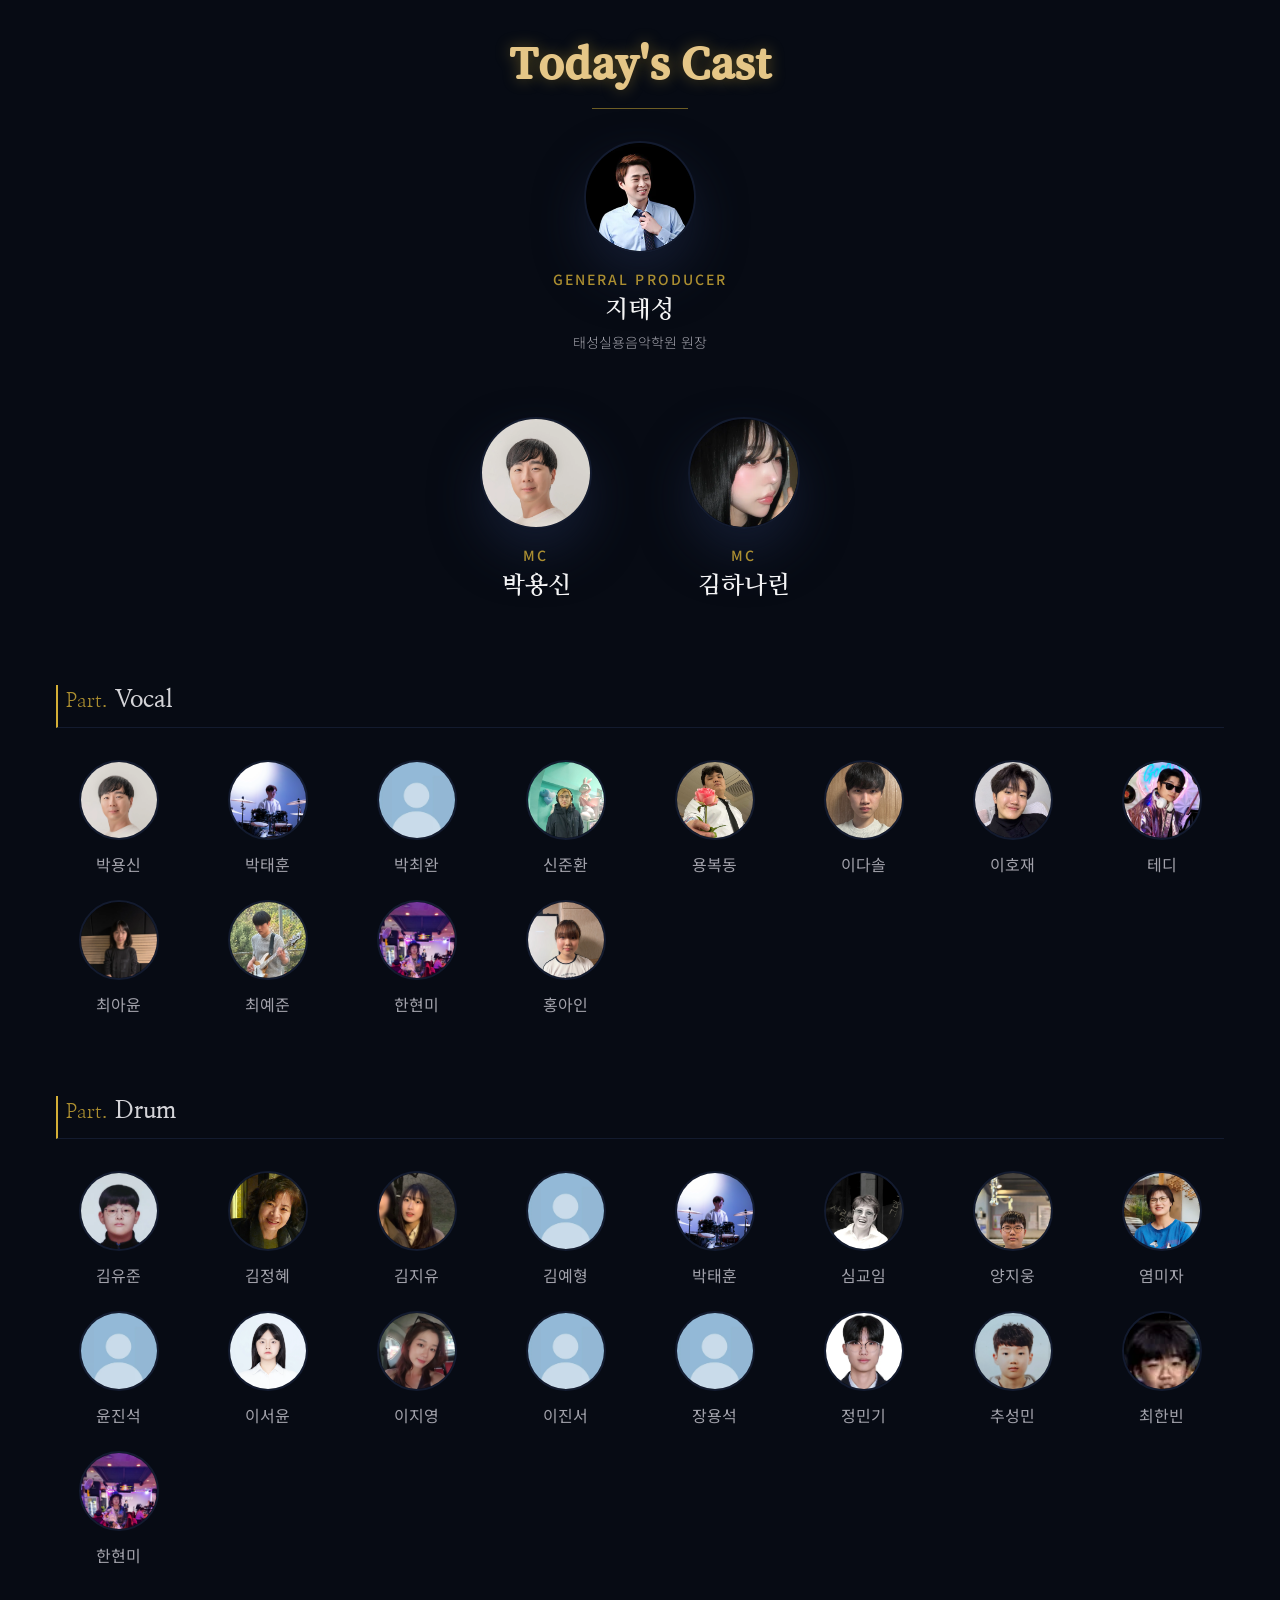
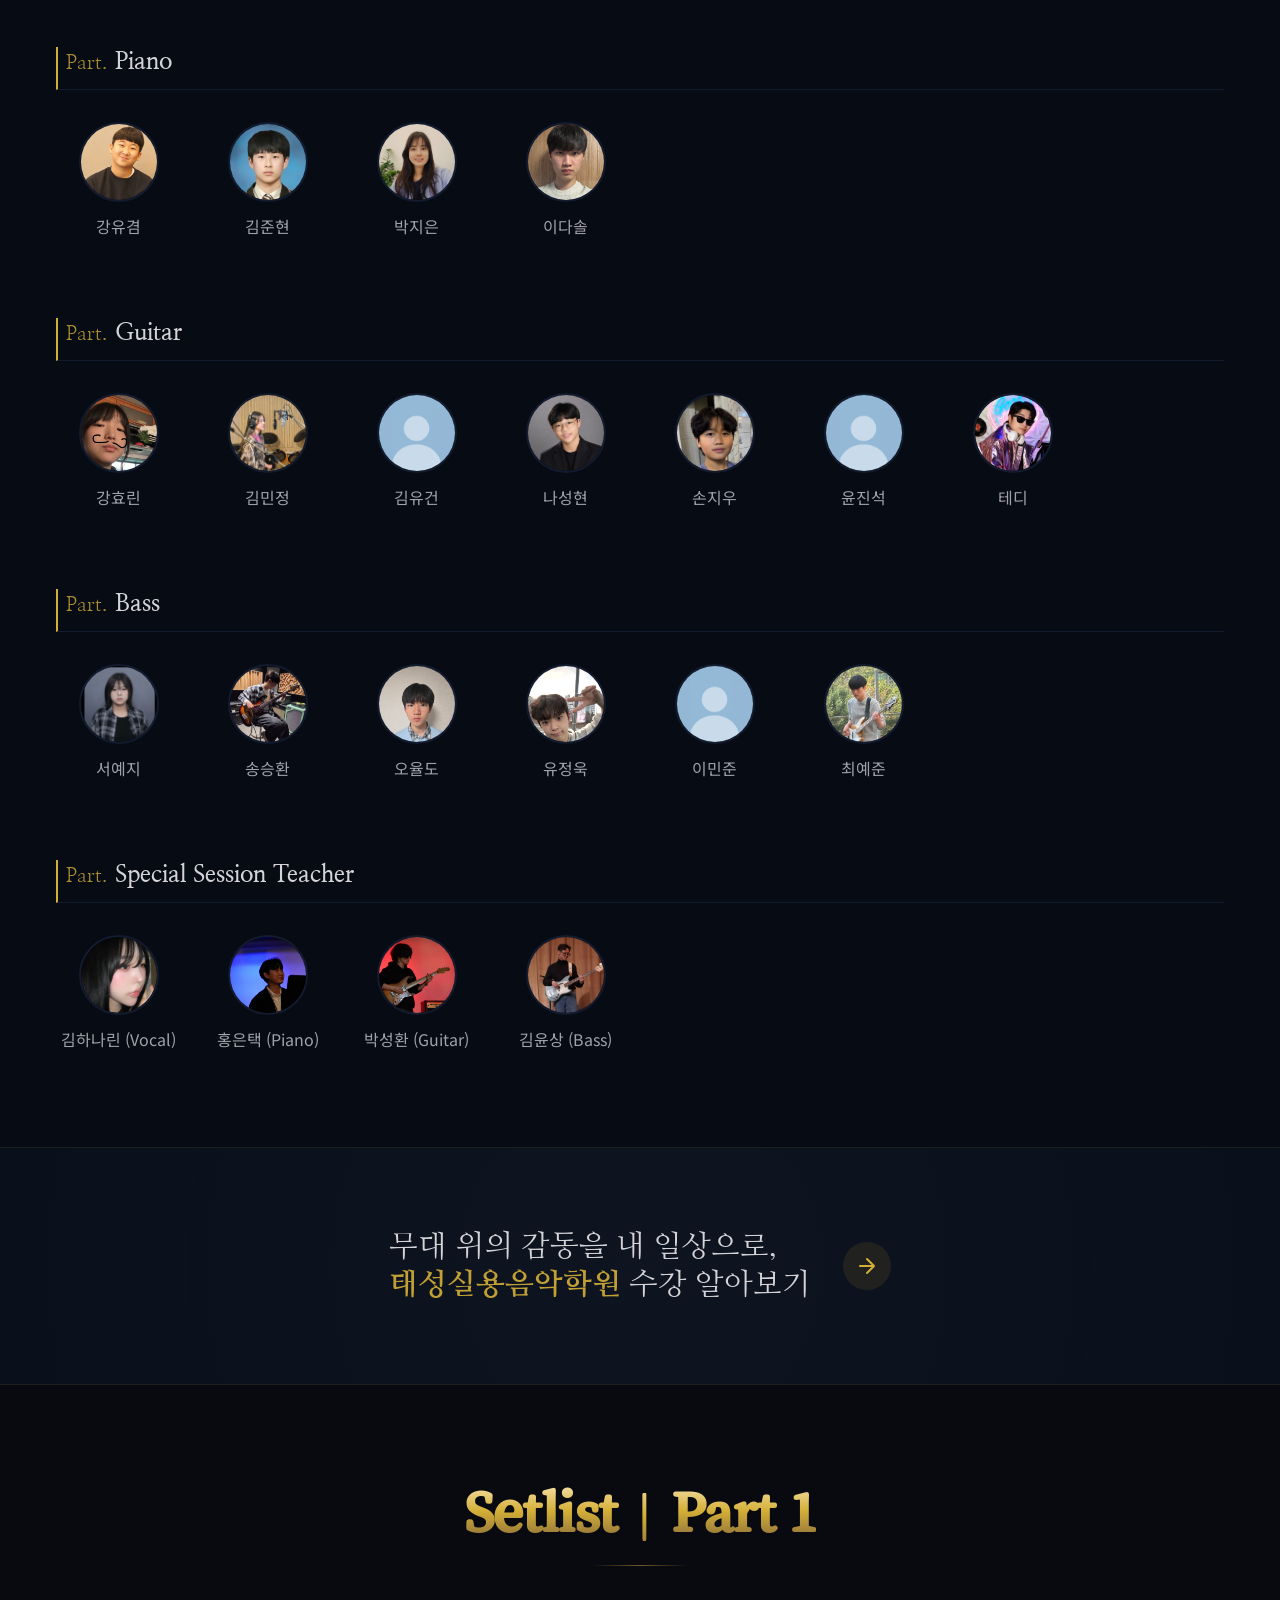
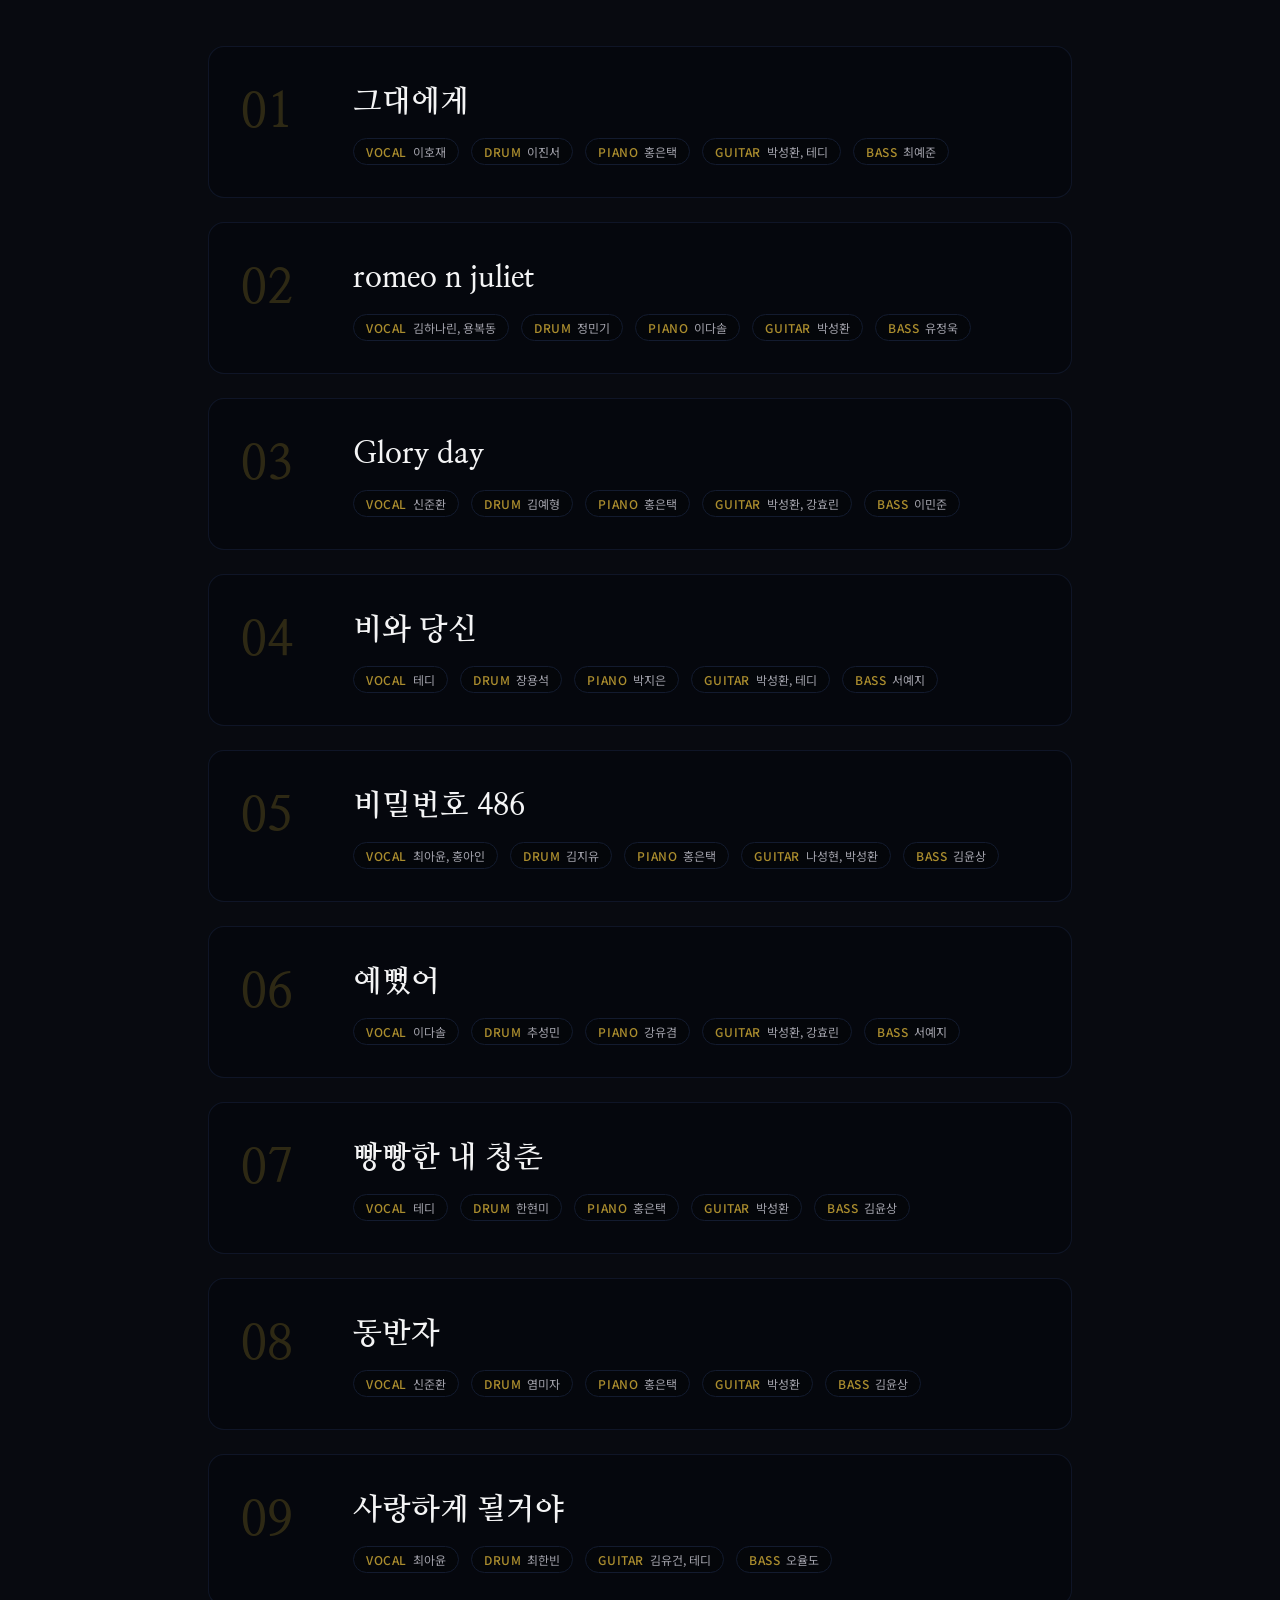
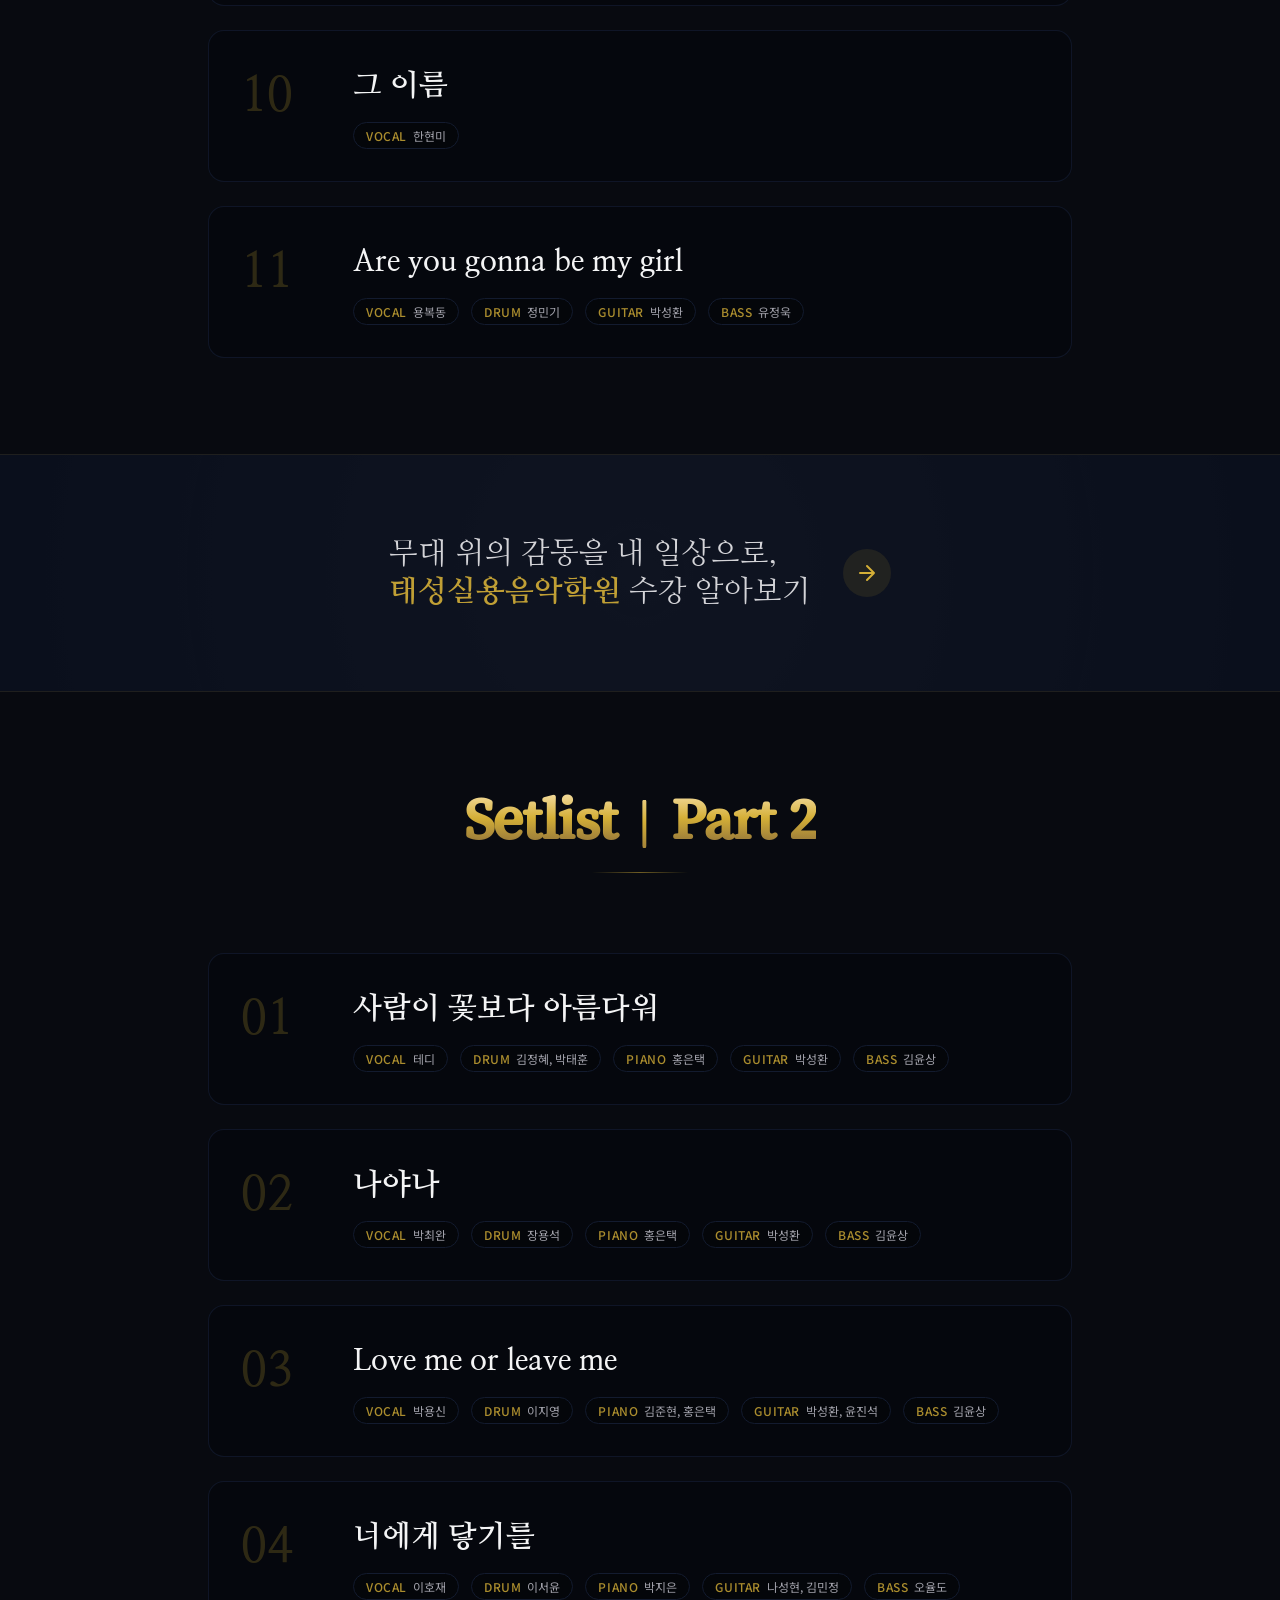
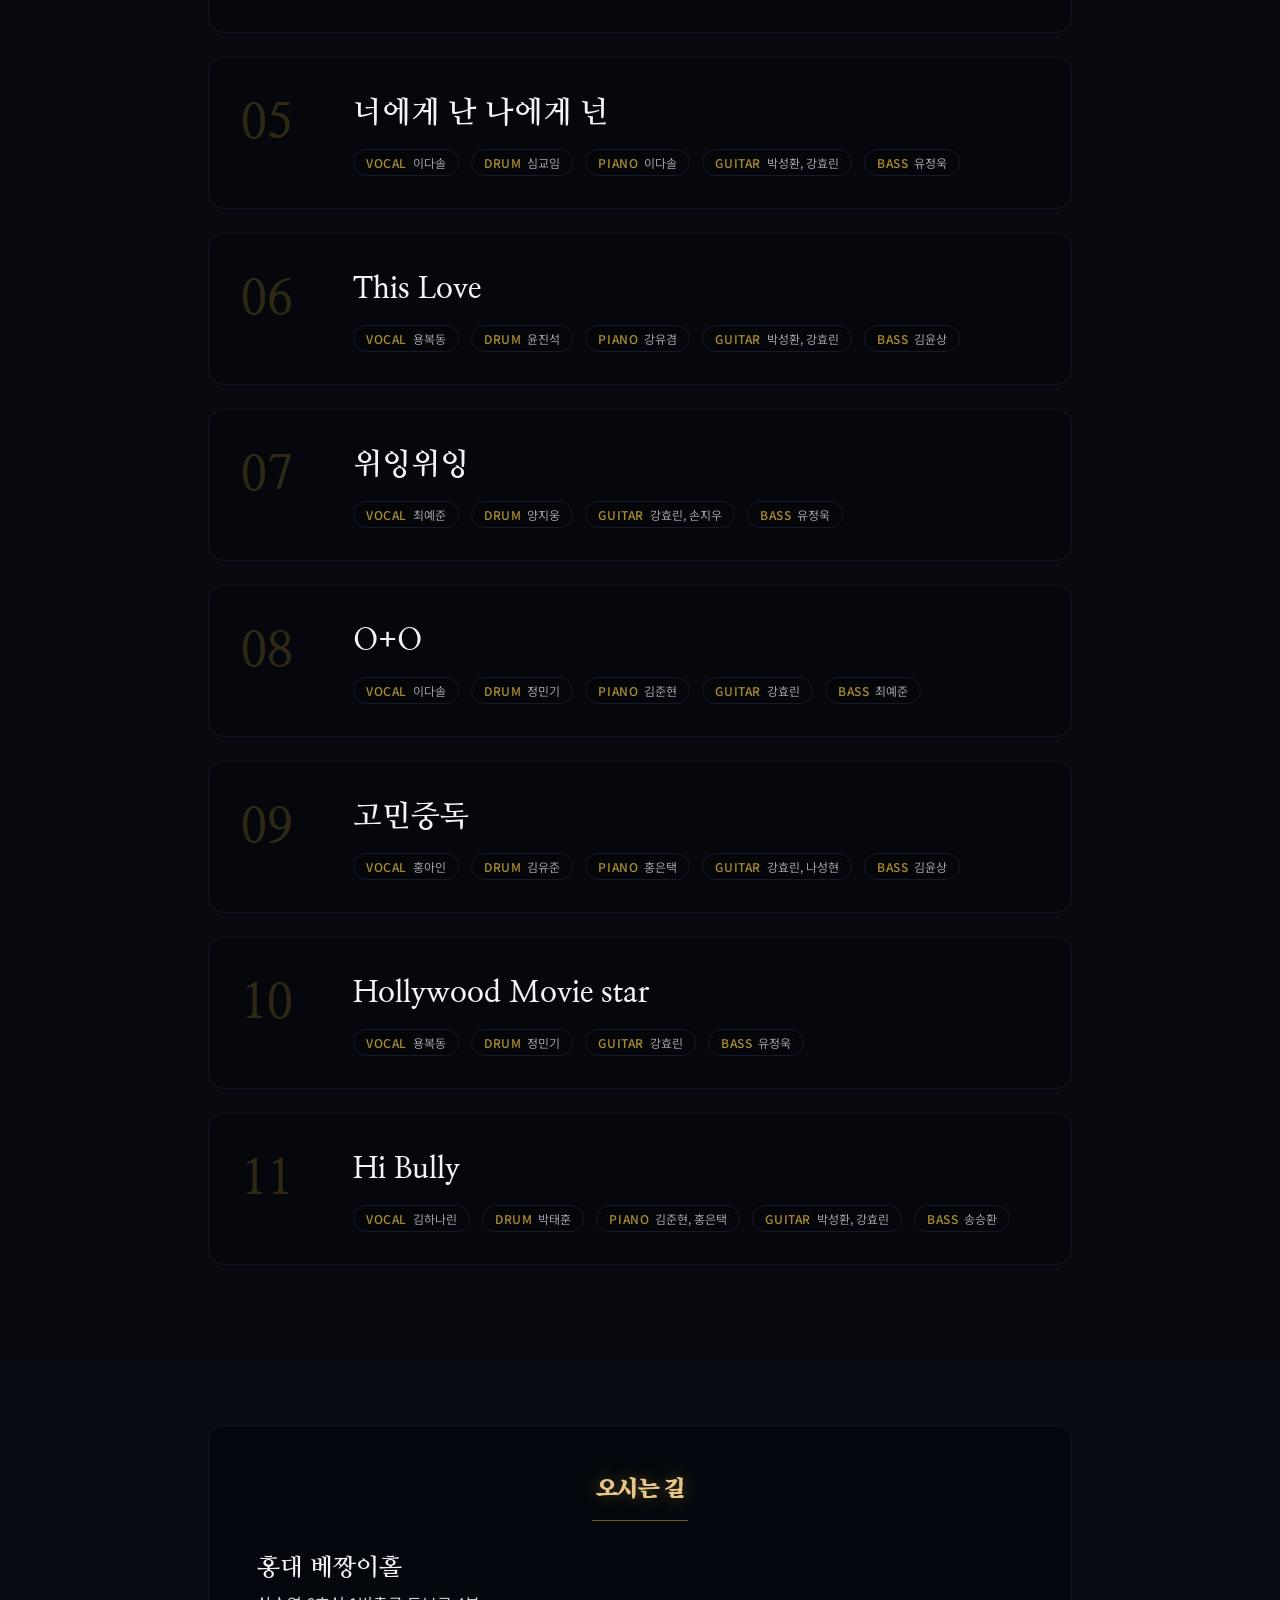
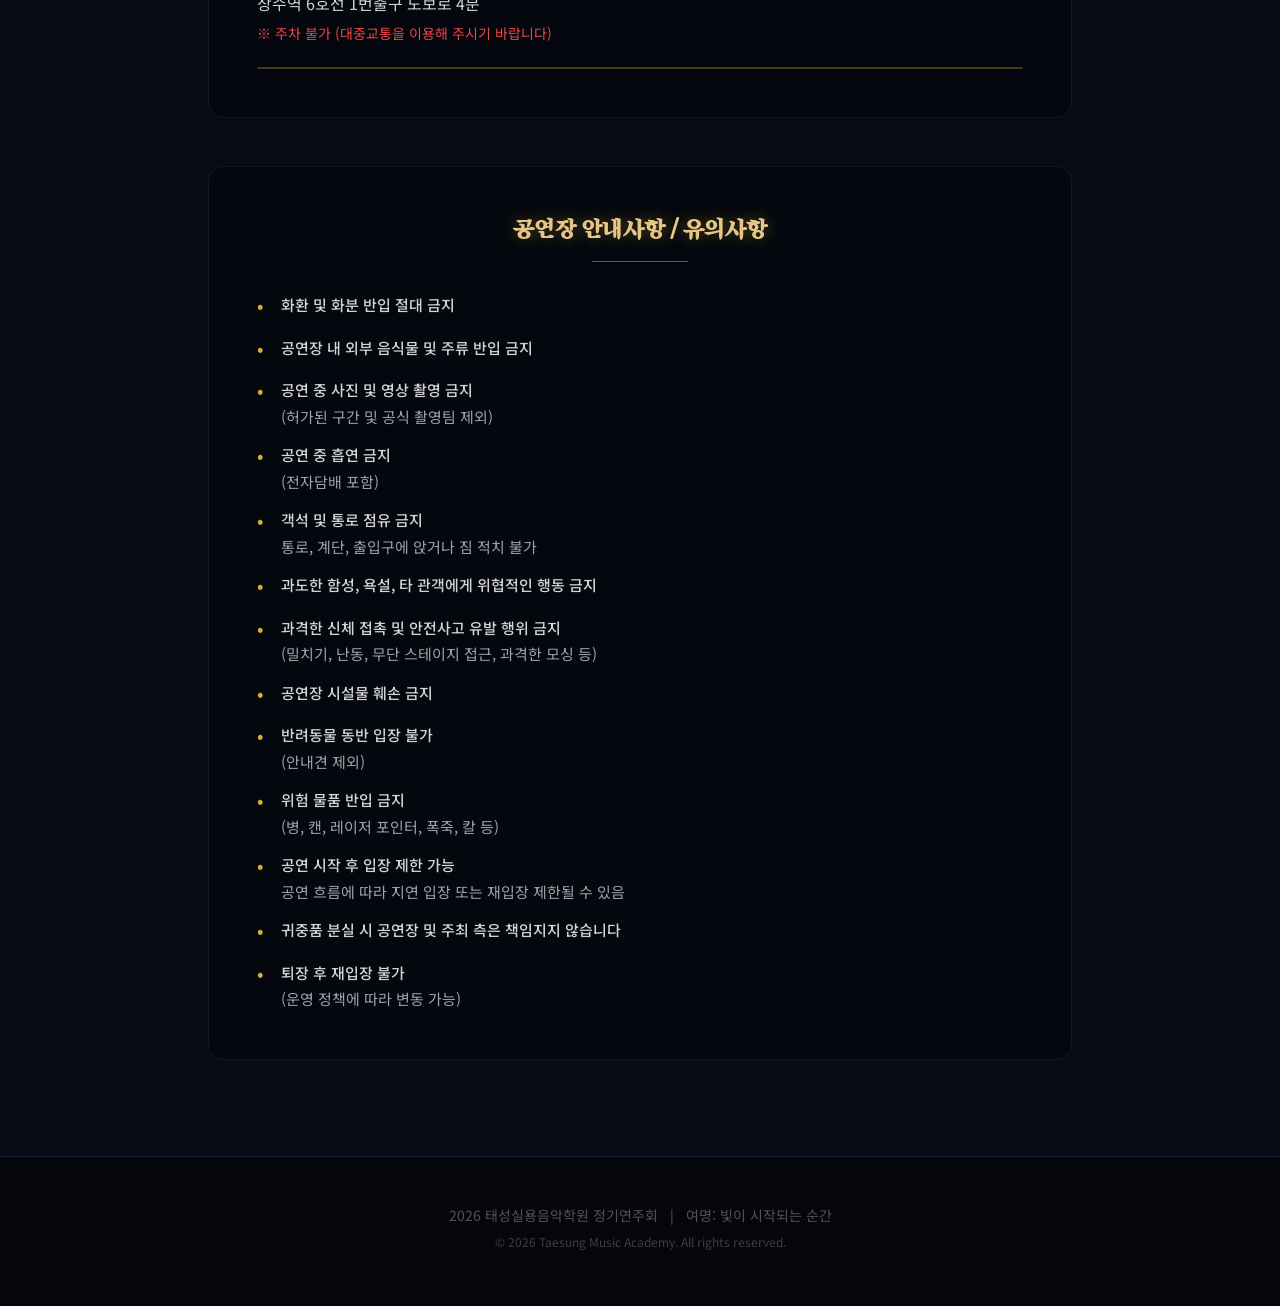
==== commit efc5d85d: "Fix cast list: replace 김태형 with 김예형, add 한현미 to vocal" ====
--- a/index.html
+++ b/index.html
@@ -328,15 +328,15 @@
     const castData = [
       {
         id: 'vocal', cat: 'Vocal', fbKey: 'Vocal',
-        members: ['송세린', '박용신', '박태훈', '박최완', '신준환', '용복동', '이다솔', '이호재', '테디', '최아윤', '최예준', '홍아인']
+        members: ['박용신', '박태훈', '박최완', '신준환', '용복동', '이다솔', '이호재', '테디', '최아윤', '최예준', '한현미', '홍아인']
       },
       {
         id: 'drum', cat: 'Drum', fbKey: 'Drum',
-        members: ['김유준', '김정혜', '김지유', '김태형', '박태훈', '심교임', '양지웅', '염미자', '윤진석', '이서윤', '이지영', '이진서', '장용석', '정민기', '추성민', '최한빈', '한현미']
+        members: ['김유준', '김정혜', '김지유', '김예형', '박태훈', '심교임', '양지웅', '염미자', '윤진석', '이서윤', '이지영', '이진서', '장용석', '정민기', '추성민', '최한빈', '한현미']
       },
       {
         id: 'piano', cat: 'Piano', fbKey: 'Piano',
-        members: ['강유겸', '김준현', '박지은', '윤선웅', '이다솔']
+        members: ['강유겸', '김준현', '박지은', '이다솔']
       },
       {
         id: 'guitar', cat: 'Guitar', fbKey: 'Guitar',
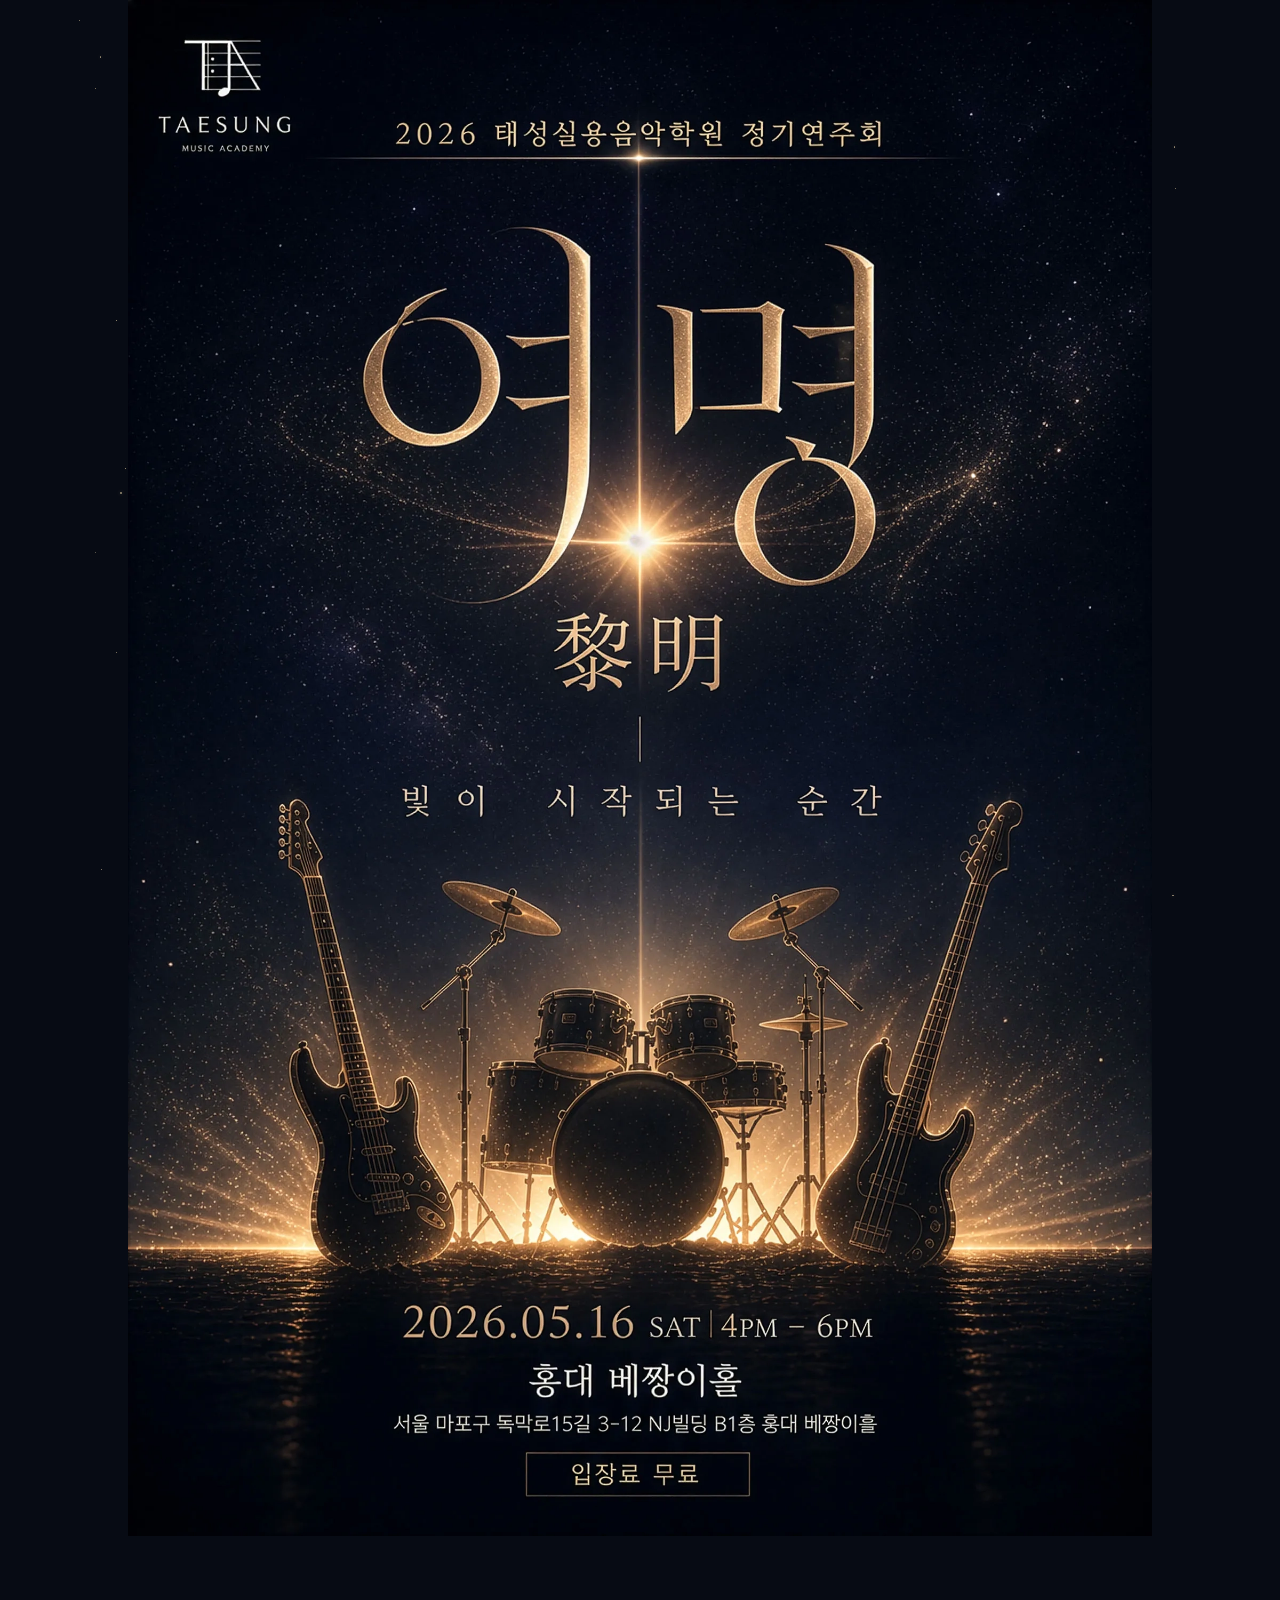
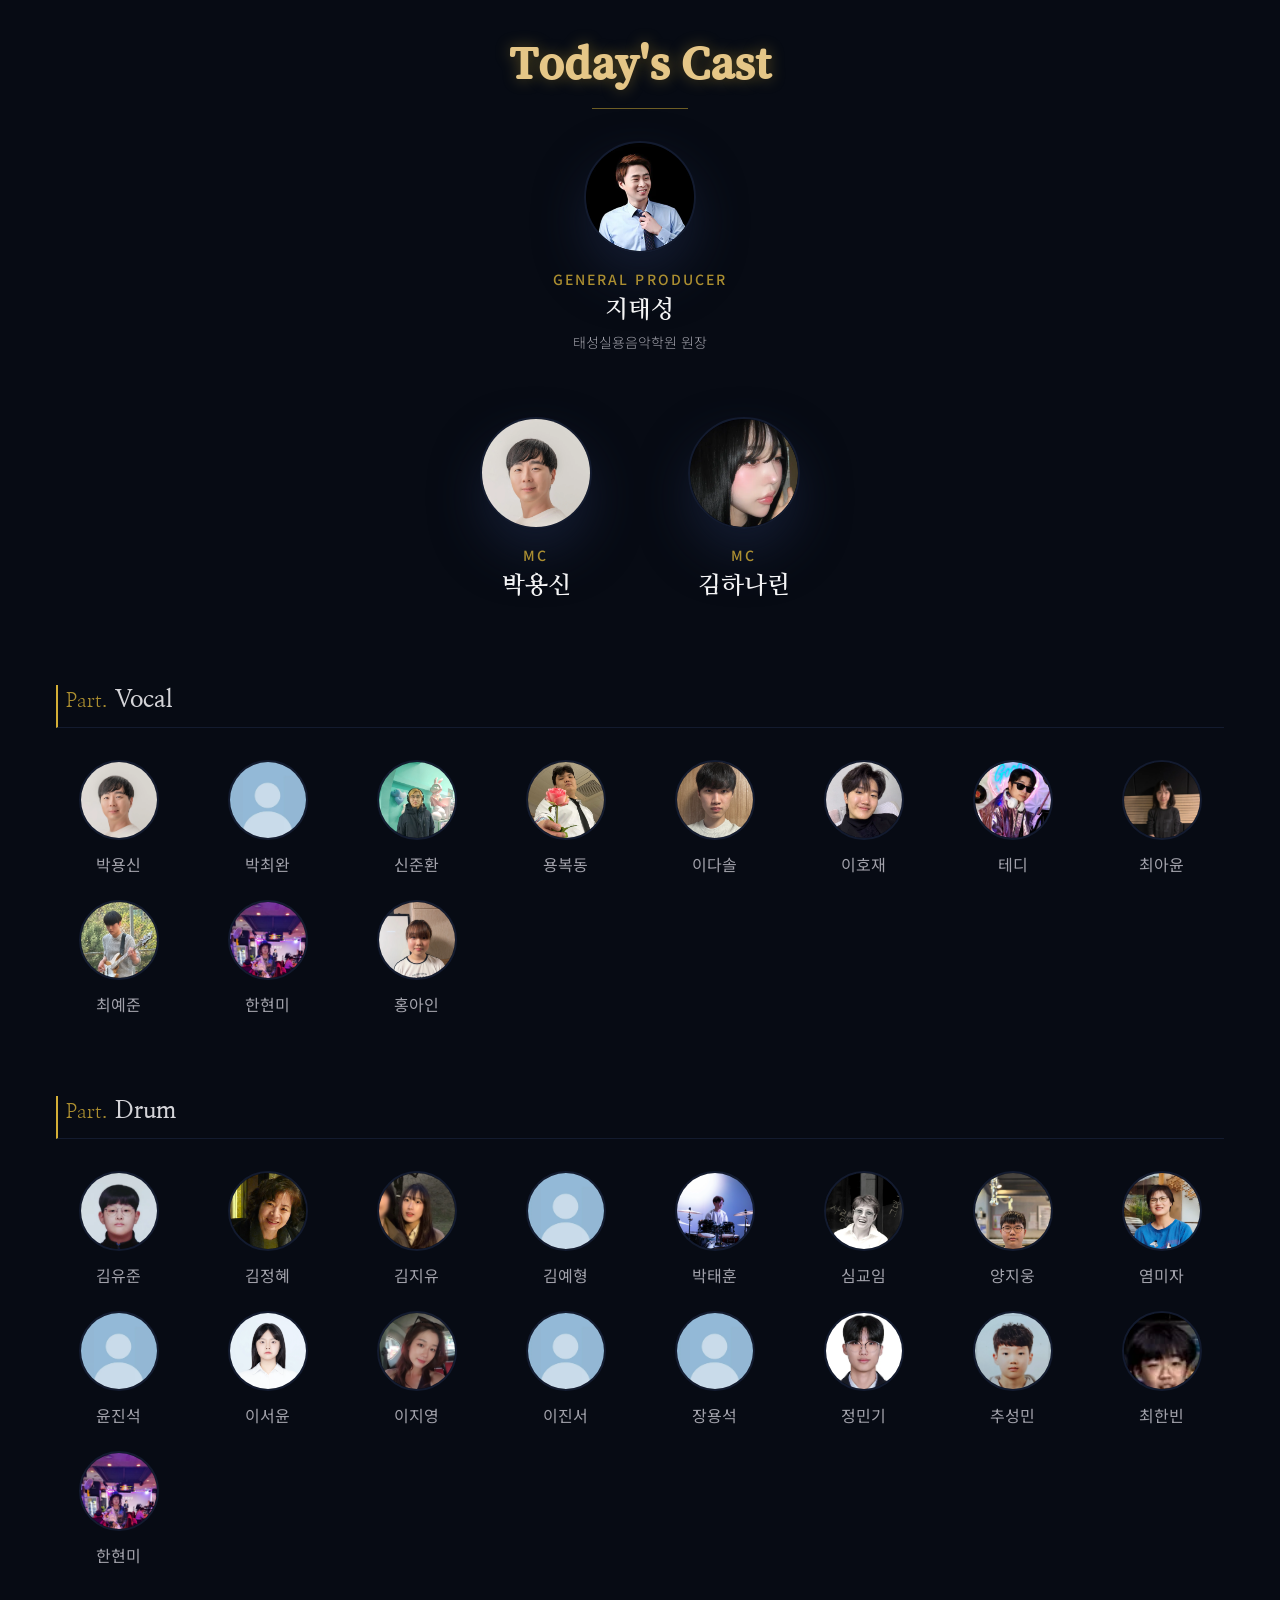
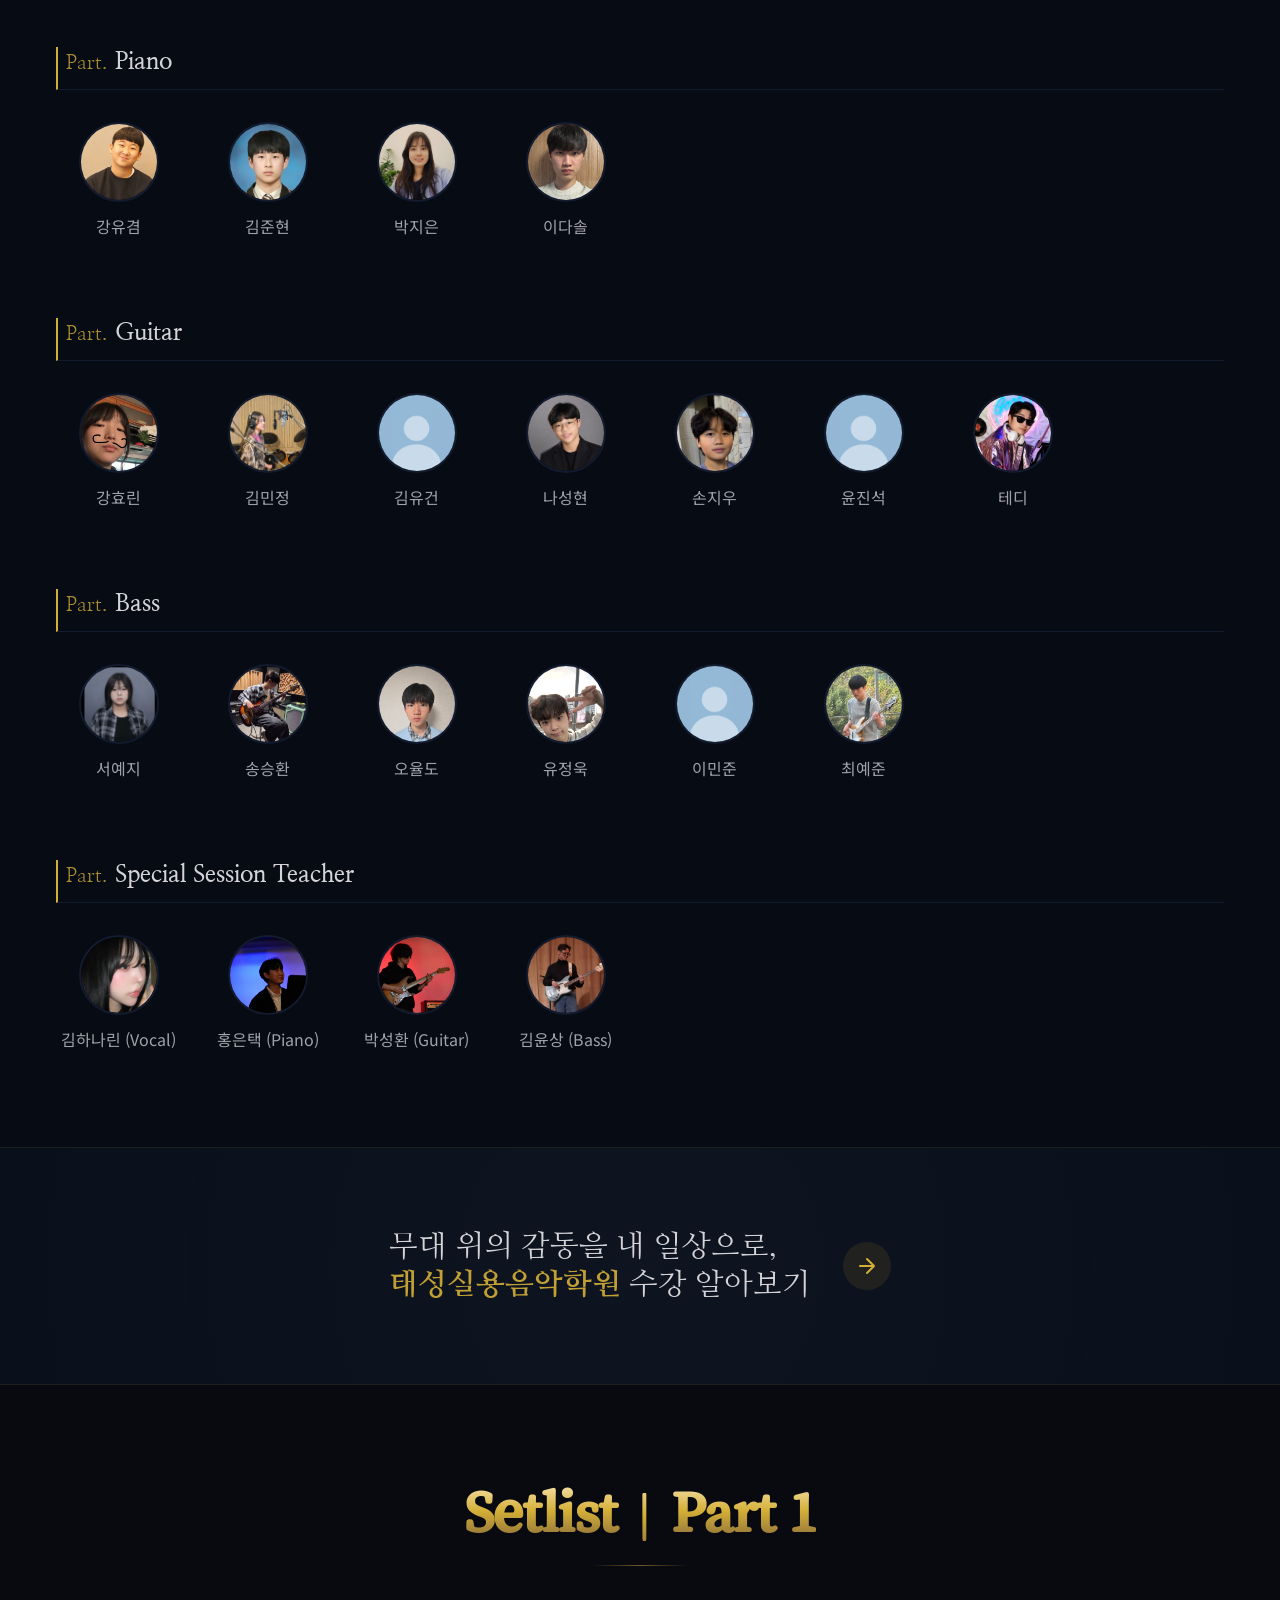
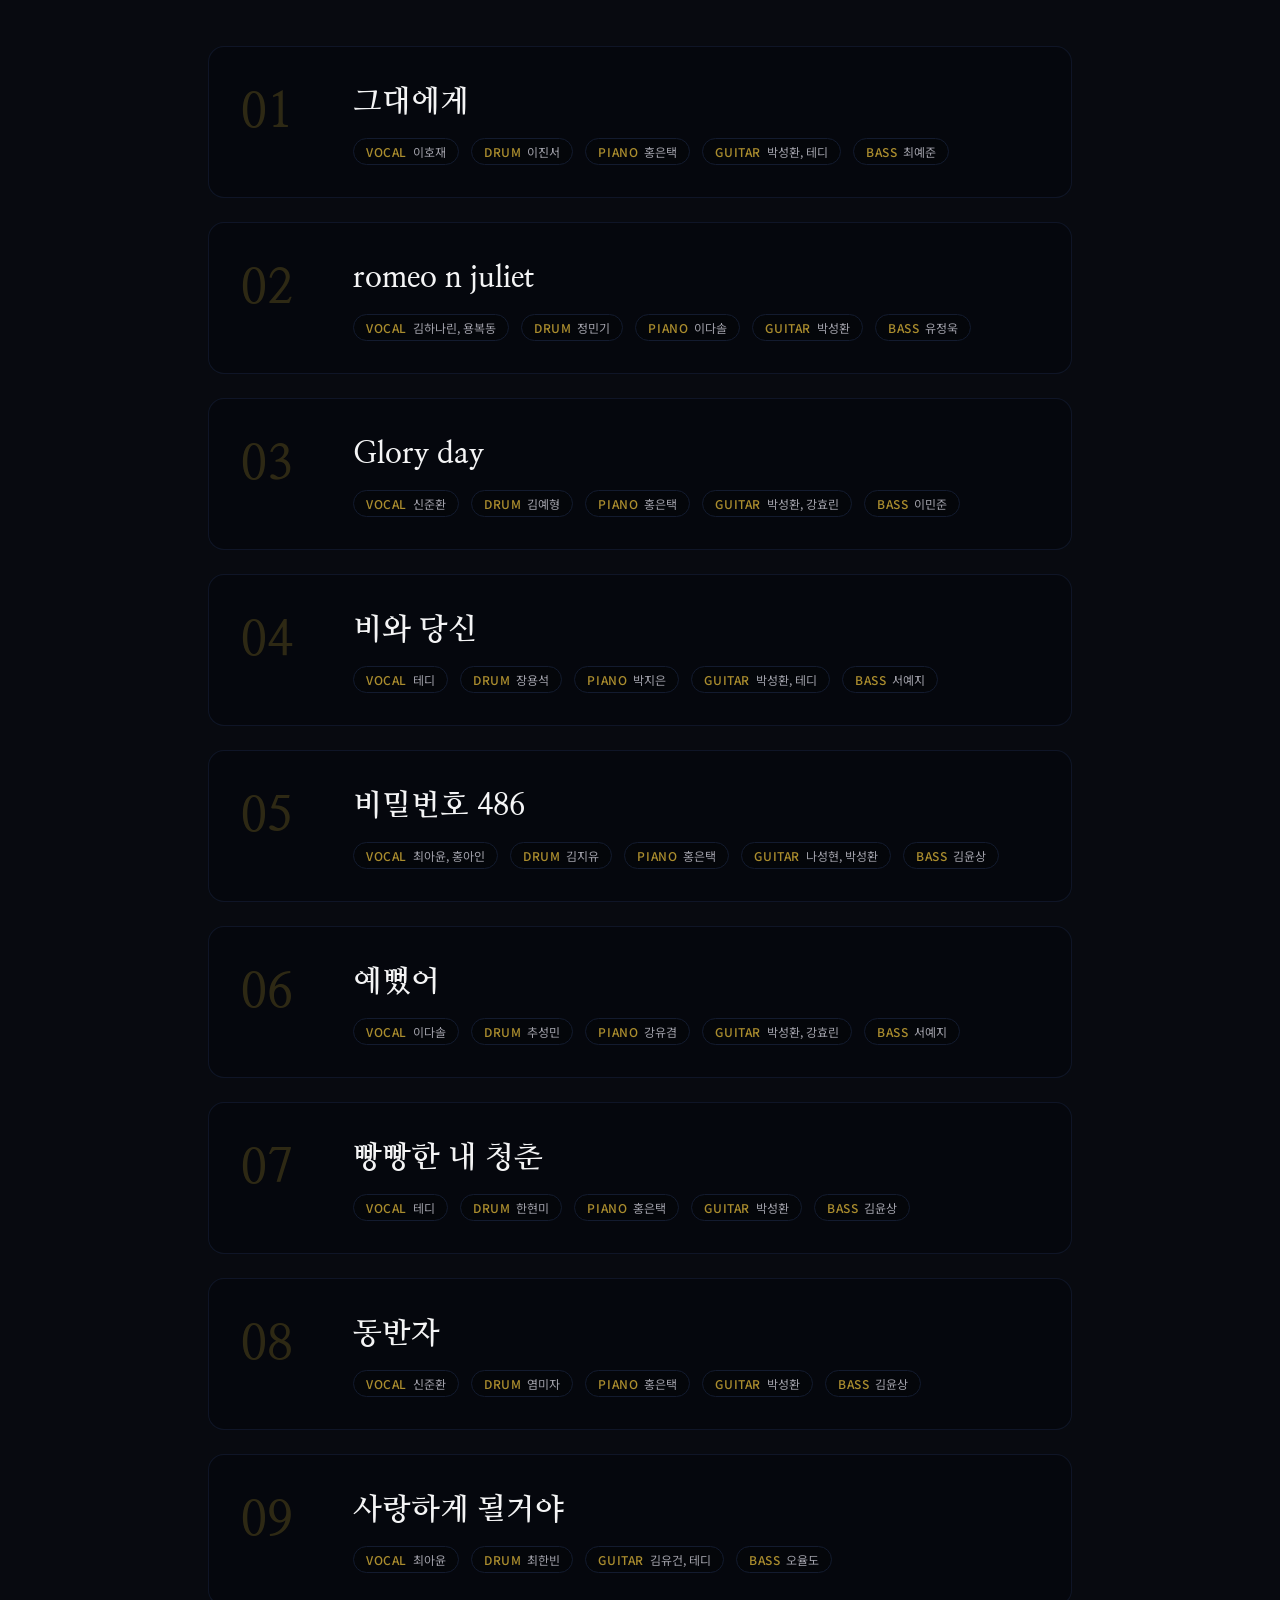
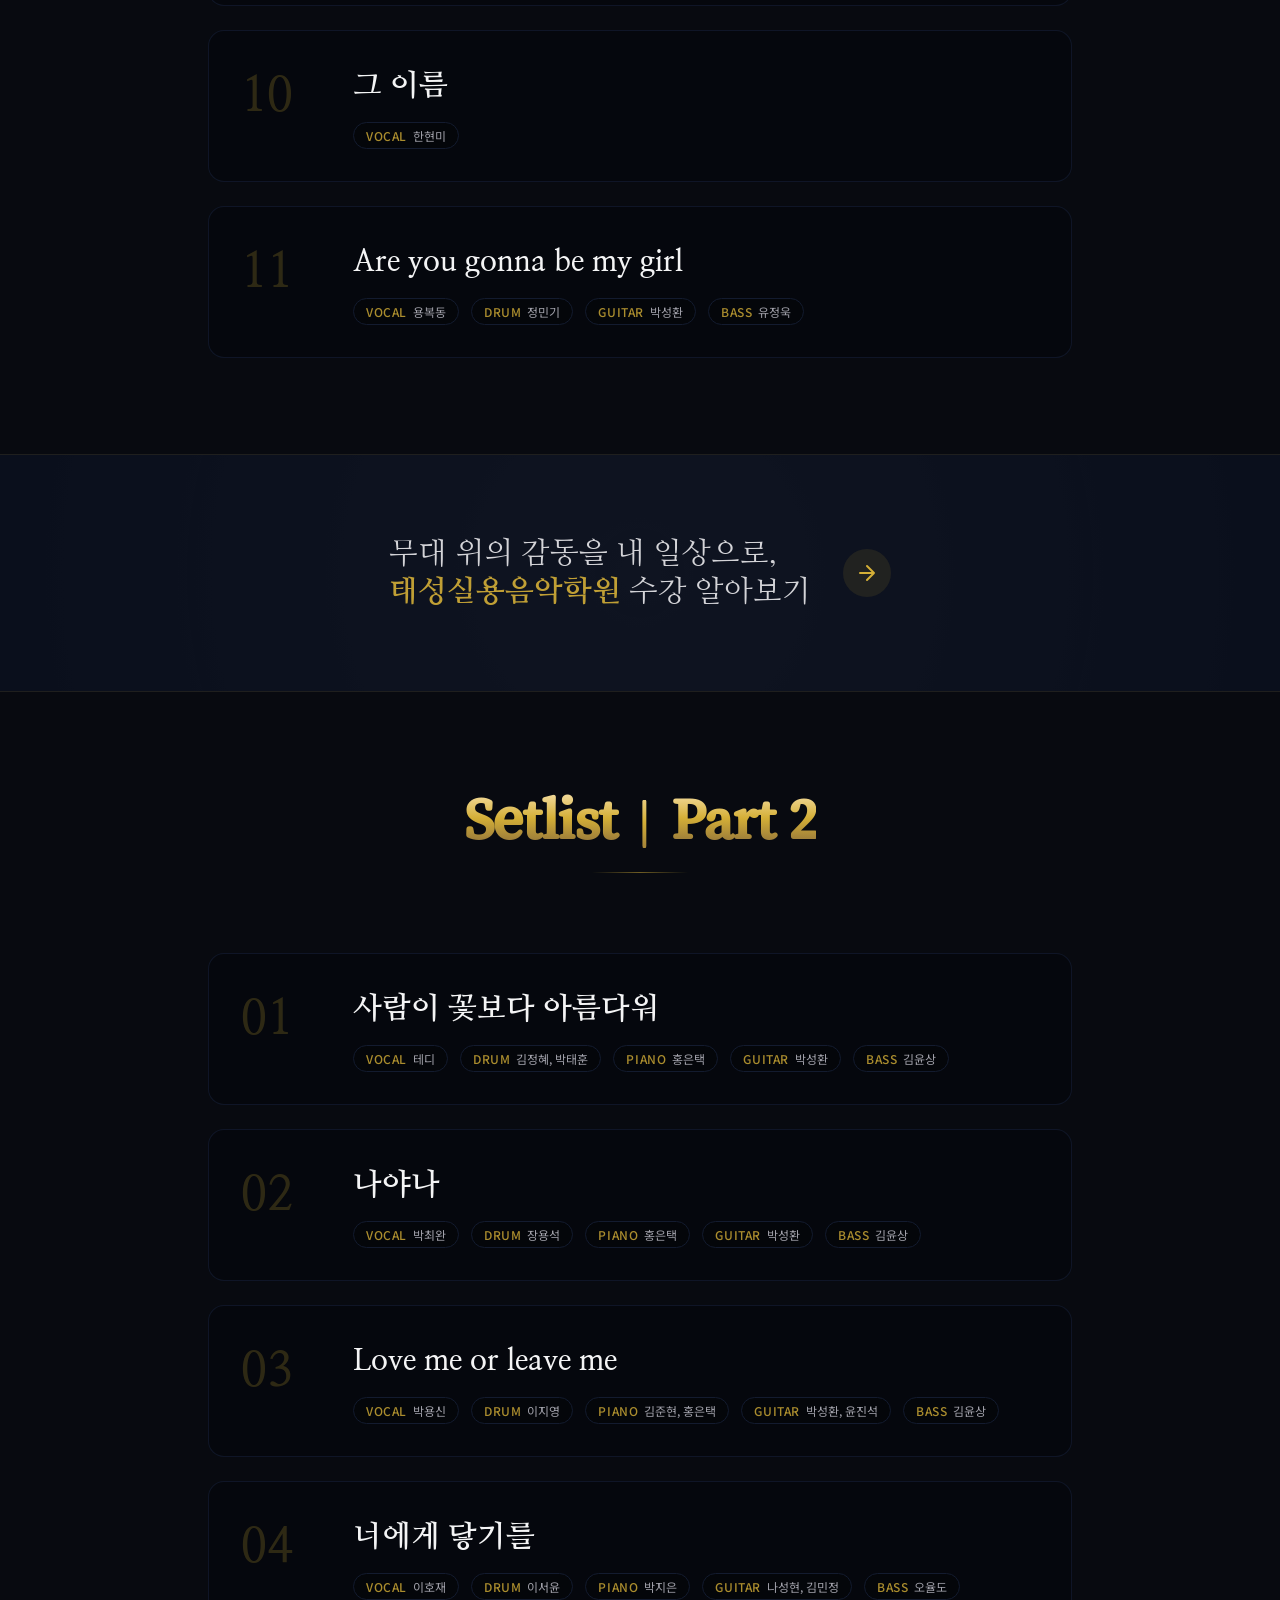
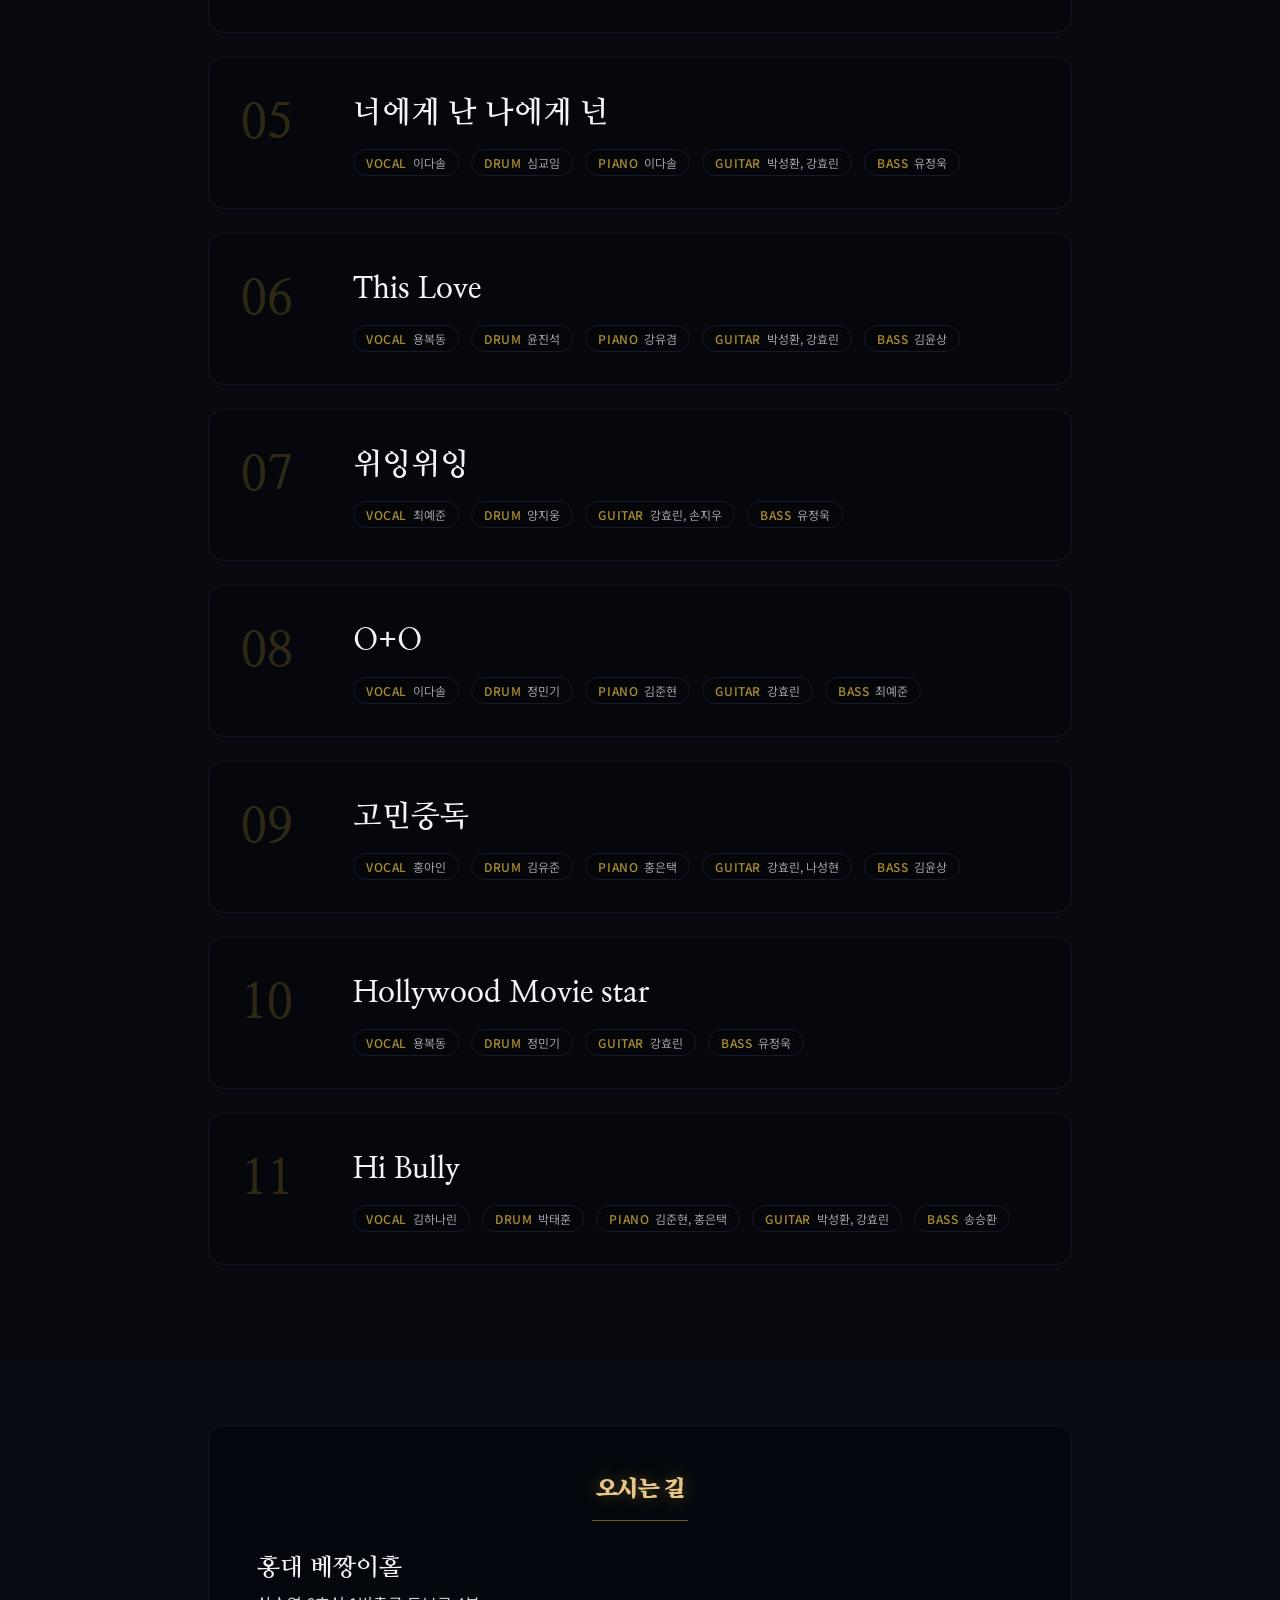
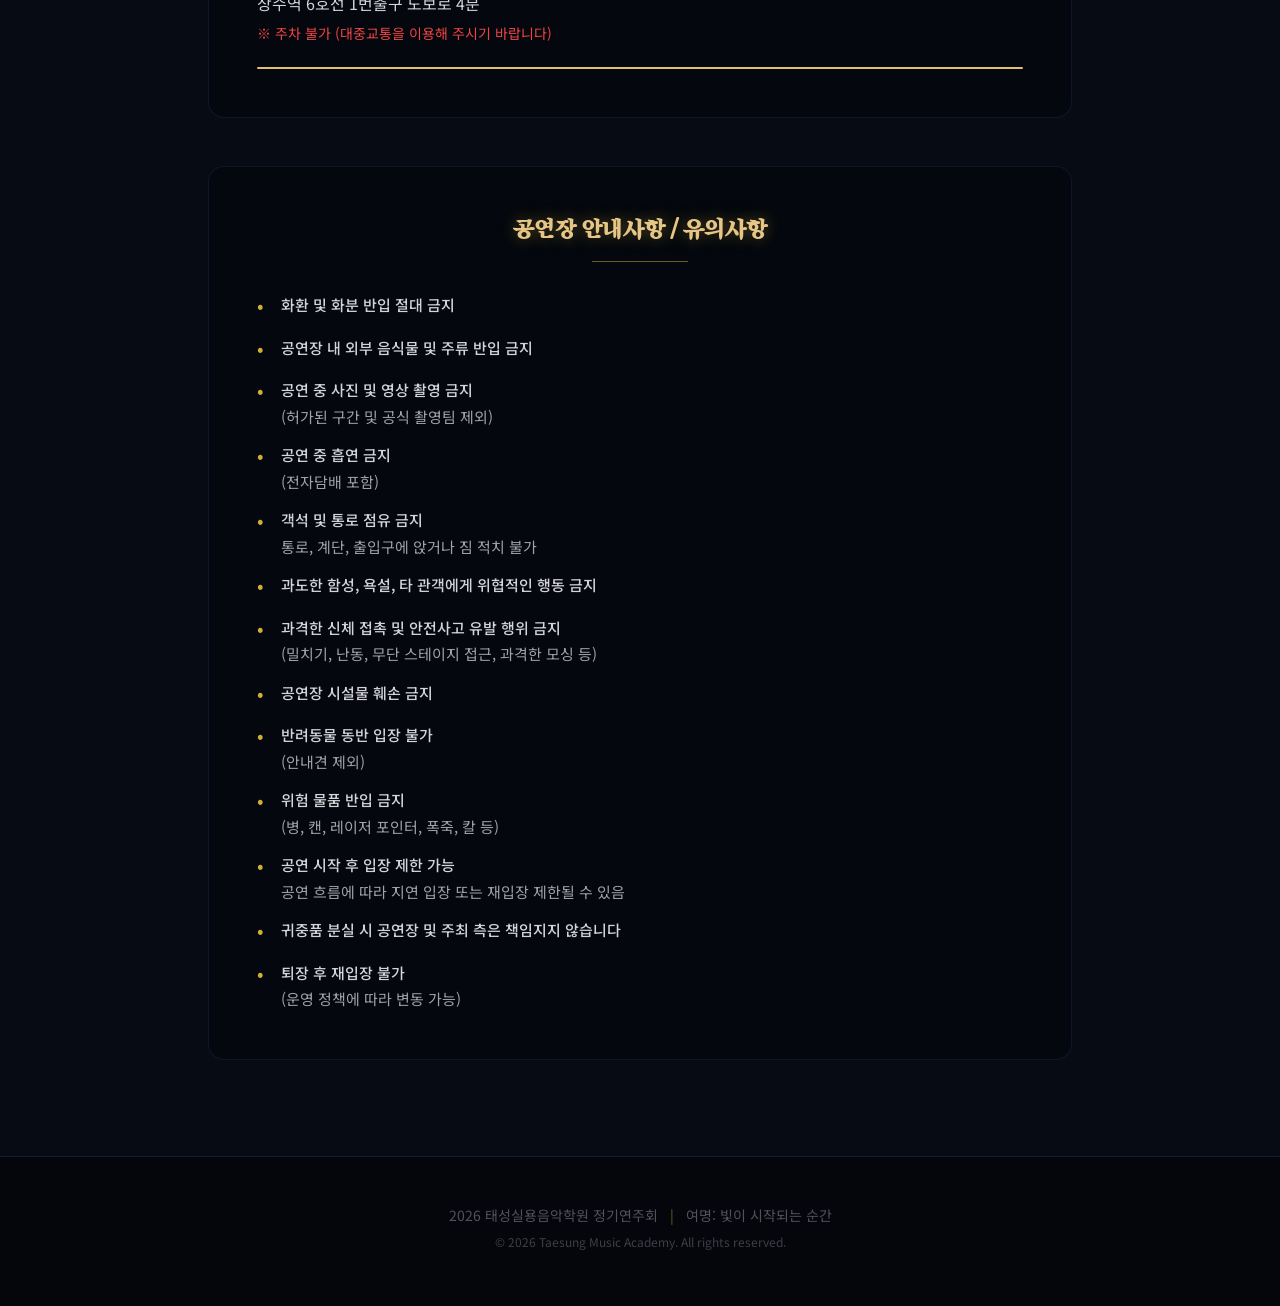
==== commit 1ce2a48a: "Update index.html" ====
--- a/index.html
+++ b/index.html
@@ -328,7 +328,7 @@
     const castData = [
       {
         id: 'vocal', cat: 'Vocal', fbKey: 'Vocal',
-        members: ['박용신', '박태훈', '박최완', '신준환', '용복동', '이다솔', '이호재', '테디', '최아윤', '최예준', '한현미', '홍아인']
+        members: ['박용신', '박최완', '신준환', '용복동', '이다솔', '이호재', '테디', '최아윤', '최예준', '한현미', '홍아인']
       },
       {
         id: 'drum', cat: 'Drum', fbKey: 'Drum',
@@ -474,4 +474,4 @@
   </script>
 </body>
 
-</html>+</html>
--- a/style.css
+++ b/style.css
@@ -2,8 +2,19 @@
 @import url('https://fonts.googleapis.com/css2?family=Noto+Sans+KR:wght@300;400;500;700&family=Nanum+Myeongjo:wght@400;700;800&family=Song+Myung&display=swap');
 
 /* ===== RESET & BASE ===== */
-*, *::before, *::after { box-sizing: border-box; margin: 0; padding: 0; }
-html { font-size: 16px; scroll-behavior: smooth; }
+*,
+*::before,
+*::after {
+  box-sizing: border-box;
+  margin: 0;
+  padding: 0;
+}
+
+html {
+  font-size: 16px;
+  scroll-behavior: smooth;
+}
+
 body {
   background-color: #070b14;
   color: #ffffff;
@@ -11,38 +22,87 @@
   overflow-x: hidden;
   min-height: 100vh;
 }
-img { display: block; max-width: 100%; }
-button { cursor: pointer; border: none; background: none; font-family: inherit; }
-::selection { background: rgba(212,175,55,0.3); color: #fae5b5; }
+
+img {
+  display: block;
+  max-width: 100%;
+}
+
+button {
+  cursor: pointer;
+  border: none;
+  background: none;
+  font-family: inherit;
+}
+
+::selection {
+  background: rgba(212, 175, 55, 0.3);
+  color: #fae5b5;
+}
 
 /* ===== LAYOUT ===== */
-.container { width: 100%; max-width: 1200px; margin: 0 auto; padding: 0 1rem; }
-.container-md { width: 100%; max-width: 896px; margin: 0 auto; padding: 0 1rem; }
+.container {
+  width: 100%;
+  max-width: 1200px;
+  margin: 0 auto;
+  padding: 0 1rem;
+}
+
+.container-md {
+  width: 100%;
+  max-width: 896px;
+  margin: 0 auto;
+  padding: 0 1rem;
+}
 
 /* ===== LOADING SCREEN ===== */
 #loading-screen {
-  position: fixed; inset: 0; z-index: 9999;
+  position: fixed;
+  inset: 0;
+  z-index: 9999;
   background: #000;
-  display: flex; flex-direction: column; align-items: center; justify-content: center;
+  display: flex;
+  flex-direction: column;
+  align-items: center;
+  justify-content: center;
   gap: 2rem;
   transition: opacity 0.4s ease;
 }
-#loading-screen.fade-out { opacity: 0; pointer-events: none; }
-#loading-screen.hidden { display: none; }
+
+#loading-screen.fade-out {
+  opacity: 0;
+  pointer-events: none;
+}
+
+#loading-screen.hidden {
+  display: none;
+}
 
 .loading-bar {
-  position: relative; width: 12rem; height: 1px;
-  background: rgba(212,175,55,0.2); overflow: hidden;
-}
+  position: relative;
+  width: 12rem;
+  height: 1px;
+  background: rgba(212, 175, 55, 0.2);
+  overflow: hidden;
+}
+
 .loading-bar-inner {
-  position: absolute; inset: 0;
+  position: absolute;
+  inset: 0;
   background: linear-gradient(to right, transparent, #d4af37, transparent);
   animation: slide-bar 0.8s linear infinite;
 }
+
 @keyframes slide-bar {
-  from { transform: translateX(-100%); }
-  to   { transform: translateX(100%); }
-}
+  from {
+    transform: translateX(-100%);
+  }
+
+  to {
+    transform: translateX(100%);
+  }
+}
+
 .loading-text {
   color: #d4af37;
   font-family: 'Song Myung', serif;
@@ -51,440 +111,994 @@
   text-transform: uppercase;
   animation: blink 2s ease-in-out infinite;
 }
-@keyframes blink { 0%,100%{opacity:0} 50%{opacity:1} }
+
+@keyframes blink {
+
+  0%,
+  100% {
+    opacity: 0
+  }
+
+  50% {
+    opacity: 1
+  }
+}
+
 .loading-corner-tl {
-  position: absolute; top: 2.5rem; left: 2.5rem;
-  width: 5rem; height: 5rem;
-  border-top: 1px solid rgba(212,175,55,0.2);
-  border-left: 1px solid rgba(212,175,55,0.2);
-}
+  position: absolute;
+  top: 2.5rem;
+  left: 2.5rem;
+  width: 5rem;
+  height: 5rem;
+  border-top: 1px solid rgba(212, 175, 55, 0.2);
+  border-left: 1px solid rgba(212, 175, 55, 0.2);
+}
+
 .loading-corner-br {
-  position: absolute; bottom: 2.5rem; right: 2.5rem;
-  width: 5rem; height: 5rem;
-  border-bottom: 1px solid rgba(212,175,55,0.2);
-  border-right: 1px solid rgba(212,175,55,0.2);
+  position: absolute;
+  bottom: 2.5rem;
+  right: 2.5rem;
+  width: 5rem;
+  height: 5rem;
+  border-bottom: 1px solid rgba(212, 175, 55, 0.2);
+  border-right: 1px solid rgba(212, 175, 55, 0.2);
 }
 
 /* ===== STARRY BACKGROUND ===== */
 #star-canvas {
-  position: fixed; inset: 0; z-index: 0;
-  pointer-events: none; overflow: hidden;
+  position: fixed;
+  inset: 0;
+  z-index: 0;
+  pointer-events: none;
+  overflow: hidden;
   opacity: 0.6;
 }
+
 .star {
   position: absolute;
-  background: #fae5b5; border-radius: 50%;
-  box-shadow: 0 0 4px rgba(250,229,181,0.6);
+  background: #fae5b5;
+  border-radius: 50%;
+  box-shadow: 0 0 4px rgba(250, 229, 181, 0.6);
   animation: twinkle var(--dur) var(--delay) ease-in-out infinite;
 }
-@keyframes twinkle { 0%,100%{opacity:0.1} 50%{opacity:0.8} }
+
+@keyframes twinkle {
+
+  0%,
+  100% {
+    opacity: 0.1
+  }
+
+  50% {
+    opacity: 0.8
+  }
+}
 
 /* ===== GLOW LINE ===== */
 #glow-line {
-  position: fixed; top: 0; bottom: 0;
-  left: 50%; transform: translateX(-50%);
-  width: 1px; z-index: 0;
+  position: fixed;
+  top: 0;
+  bottom: 0;
+  left: 50%;
+  transform: translateX(-50%);
+  width: 1px;
+  z-index: 0;
   pointer-events: none;
-  display: flex; justify-content: center;
-  mix-blend-mode: screen; opacity: 0.6;
-}
+  display: flex;
+  justify-content: center;
+  mix-blend-mode: screen;
+  opacity: 0.6;
+}
+
 .glow-line-base {
-  width: 1px; height: 100%;
-  background: linear-gradient(to bottom, transparent, rgba(212,175,55,0.15), transparent);
-}
+  width: 1px;
+  height: 100%;
+  background: linear-gradient(to bottom, transparent, rgba(212, 175, 55, 0.15), transparent);
+}
+
 .glow-orb {
-  position: absolute; width: 12px;
-  display: flex; justify-content: center;
+  position: absolute;
+  width: 12px;
+  display: flex;
+  justify-content: center;
   animation: orb-fall 8s linear infinite;
   top: -15%;
 }
-@keyframes orb-fall { from{top:-15%} to{top:115%} }
+
+@keyframes orb-fall {
+  from {
+    top: -15%
+  }
+
+  to {
+    top: 115%
+  }
+}
+
 .glow-orb-inner1 {
-  position: absolute; width: 1px; height: 12vh;
+  position: absolute;
+  width: 1px;
+  height: 12vh;
   background: linear-gradient(to bottom, transparent, #fae5b5, transparent);
   opacity: 0.7;
 }
+
 .glow-orb-inner2 {
-  position: absolute; width: 4px; height: 12vh;
+  position: absolute;
+  width: 4px;
+  height: 12vh;
   background: linear-gradient(to bottom, transparent, #d4af37, transparent);
-  filter: blur(2px); opacity: 0.5;
-}
+  filter: blur(2px);
+  opacity: 0.5;
+}
+
 .glow-orb-inner3 {
-  position: absolute; width: 10px; height: 12vh;
+  position: absolute;
+  width: 10px;
+  height: 12vh;
   background: linear-gradient(to bottom, transparent, #d4af37, transparent);
-  filter: blur(5px); opacity: 0.2;
+  filter: blur(5px);
+  opacity: 0.2;
 }
 
 /* ===== MAIN CONTENT ===== */
 #main-content {
-  position: relative; z-index: 10;
-  opacity: 0; transition: opacity 0.5s ease;
-}
-#main-content.visible { opacity: 1; }
+  position: relative;
+  z-index: 10;
+  opacity: 0;
+  transition: opacity 0.5s ease;
+}
+
+#main-content.visible {
+  opacity: 1;
+}
 
 /* ===== HERO ===== */
 #hero {
-  position: relative; width: 100%;
+  position: relative;
+  width: 100%;
   background: transparent;
-  display: flex; flex-direction: column;
-  align-items: center; justify-content: center; overflow: hidden;
-}
+  display: flex;
+  flex-direction: column;
+  align-items: center;
+  justify-content: center;
+  overflow: hidden;
+}
+
 .hero-inner {
-  position: relative; z-index: 10; width: 100%; max-width: 64rem;
-  display: flex; align-items: center; justify-content: center;
+  position: relative;
+  z-index: 10;
+  width: 100%;
+  max-width: 64rem;
+  display: flex;
+  align-items: center;
+  justify-content: center;
   animation: hero-in 1.5s ease-out forwards;
 }
+
 @keyframes hero-in {
-  from { opacity:0; transform:scale(0.95); }
-  to   { opacity:1; transform:scale(1); }
-}
-#hero img { width: 100%; height: auto; object-fit: contain; }
+  from {
+    opacity: 0;
+    transform: scale(0.95);
+  }
+
+  to {
+    opacity: 1;
+    transform: scale(1);
+  }
+}
+
+#hero img {
+  width: 100%;
+  height: auto;
+  object-fit: contain;
+}
 
 /* ===== CAST ===== */
 #cast {
-  width: 100%; padding: 4rem 0 6rem;
-  background: transparent; position: relative;
-}
-@media(min-width:768px){ #cast { padding: 6rem 0; } }
+  width: 100%;
+  padding: 4rem 0 6rem;
+  background: transparent;
+  position: relative;
+}
+
+@media(min-width:768px) {
+  #cast {
+    padding: 6rem 0;
+  }
+}
 
 .section-title {
   font-family: 'Song Myung', serif;
   color: #e5c687;
-  text-shadow: 0 0 15px rgba(212,175,55,0.4);
+  text-shadow: 0 0 15px rgba(212, 175, 55, 0.4);
   text-align: center;
 }
-.section-title.large { font-size: 2rem; }
-@media(min-width:768px){ .section-title.large { font-size: 3rem; } }
-.section-title.xlarge { font-size: 2.5rem; }
-@media(min-width:768px){ .section-title.xlarge { font-size: 3.75rem; } }
+
+.section-title.large {
+  font-size: 2rem;
+}
+
+@media(min-width:768px) {
+  .section-title.large {
+    font-size: 3rem;
+  }
+}
+
+.section-title.xlarge {
+  font-size: 2.5rem;
+}
+
+@media(min-width:768px) {
+  .section-title.xlarge {
+    font-size: 3.75rem;
+  }
+}
 
 .title-divider {
-  width: 6rem; height: 1px;
-  background: rgba(212,175,55,0.5);
+  width: 6rem;
+  height: 1px;
+  background: rgba(212, 175, 55, 0.5);
   margin: 1rem auto 2rem;
 }
 
-.cast-header { text-align: center; margin-bottom: 5rem; }
+.cast-header {
+  text-align: center;
+  margin-bottom: 5rem;
+}
 
 .cast-leads {
-  display: flex; flex-direction: column;
-  align-items: center; justify-content: center; gap: 3rem;
-}
-@media(min-width:768px){ .cast-leads { gap: 4rem; } }
+  display: flex;
+  flex-direction: column;
+  align-items: center;
+  justify-content: center;
+  gap: 3rem;
+}
+
+@media(min-width:768px) {
+  .cast-leads {
+    gap: 4rem;
+  }
+}
 
 .cast-leads-row {
-  display: flex; justify-content: center; gap: 3rem; flex-wrap: wrap; width: 100%;
-}
-@media(min-width:768px){ .cast-leads-row { gap: 6rem; } }
+  display: flex;
+  justify-content: center;
+  gap: 3rem;
+  flex-wrap: wrap;
+  width: 100%;
+}
+
+@media(min-width:768px) {
+  .cast-leads-row {
+    gap: 6rem;
+  }
+}
 
 .cast-lead-item {
-  display: flex; flex-direction: column; align-items: center; gap: 1rem;
+  display: flex;
+  flex-direction: column;
+  align-items: center;
+  gap: 1rem;
   cursor: pointer;
   animation: fade-up 0.6s ease forwards;
 }
-.cast-lead-item:hover .cast-avatar { border-color: #d4af37; }
-.cast-lead-item:hover .cast-name { color: #e5c687; }
+
+.cast-lead-item:hover .cast-avatar {
+  border-color: #d4af37;
+}
+
+.cast-lead-item:hover .cast-name {
+  color: #e5c687;
+}
 
 .cast-avatar {
-  border-radius: 50%; overflow: hidden;
+  border-radius: 50%;
+  overflow: hidden;
   border: 2px solid #131b2f;
   box-shadow: 0 1.5rem 3rem #131b2f;
   transition: border-color 0.5s;
-  width: 5rem; height: 5rem;
-}
-@media(min-width:768px){ .cast-avatar { width: 7rem; height: 7rem; } }
-.cast-avatar img { width:100%; height:100%; object-fit:cover; object-position:top; transition: all 0.5s; }
+  width: 5rem;
+  height: 5rem;
+}
+
+@media(min-width:768px) {
+  .cast-avatar {
+    width: 7rem;
+    height: 7rem;
+  }
+}
+
+.cast-avatar img {
+  width: 100%;
+  height: 100%;
+  object-fit: cover;
+  object-position: top;
+  transition: all 0.5s;
+}
 
 .cast-role {
-  color: rgba(212,175,55,0.8);
-  font-size: 0.75rem; font-weight: 500;
-  letter-spacing: 0.15em; text-transform: uppercase;
-  display: block; margin-bottom: 0.375rem;
+  color: rgba(212, 175, 55, 0.8);
+  font-size: 0.75rem;
+  font-weight: 500;
+  letter-spacing: 0.15em;
+  text-transform: uppercase;
+  display: block;
+  margin-bottom: 0.375rem;
   text-align: center;
 }
-@media(min-width:768px){ .cast-role { font-size: 0.875rem; } }
+
+@media(min-width:768px) {
+  .cast-role {
+    font-size: 0.875rem;
+  }
+}
+
 .cast-name {
   font-family: 'Nanum Myeongjo', serif;
-  font-weight: 700; font-size: 1.25rem;
-  color: #f4f4f5; transition: color 0.3s;
-  display: block; margin-bottom: 0.25rem;
+  font-weight: 700;
+  font-size: 1.25rem;
+  color: #f4f4f5;
+  transition: color 0.3s;
+  display: block;
+  margin-bottom: 0.25rem;
   text-align: center;
 }
-@media(min-width:768px){ .cast-name { font-size: 1.5rem; } }
-.cast-sub { font-size: 0.875rem; color: #a1a1aa; font-weight: 300; text-align: center; }
+
+@media(min-width:768px) {
+  .cast-name {
+    font-size: 1.5rem;
+  }
+}
+
+.cast-sub {
+  font-size: 0.875rem;
+  color: #a1a1aa;
+  font-weight: 300;
+  text-align: center;
+}
 
 /* Cast categories */
-.cast-categories { display: flex; flex-direction: column; gap: 5rem; }
-.cast-category { }
+.cast-categories {
+  display: flex;
+  flex-direction: column;
+  gap: 5rem;
+}
+
+.cast-category {}
+
 .cast-category-title {
   font-family: 'Nanum Myeongjo', serif;
-  font-size: 1.5rem; color: #d4d4d8;
+  font-size: 1.5rem;
+  color: #d4d4d8;
   border-bottom: 1px solid #131b2f;
   border-left: 2px solid #d4af37;
   padding: 0 0 0.75rem 0.5rem;
   margin-bottom: 2rem;
 }
+
 .cast-category-title .part-label {
-  color: rgba(212,175,55,0.8);
-  font-size: 1.25rem; font-weight: 300; margin-right: 0.5rem;
-}
+  color: rgba(212, 175, 55, 0.8);
+  font-size: 1.25rem;
+  font-weight: 300;
+  margin-right: 0.5rem;
+}
+
 .cast-members-grid {
   display: grid;
   grid-template-columns: repeat(3, 1fr);
   gap: 1.5rem;
 }
-@media(min-width:640px) { .cast-members-grid { grid-template-columns: repeat(4,1fr); } }
-@media(min-width:768px) { .cast-members-grid { grid-template-columns: repeat(6,1fr); } }
-@media(min-width:1024px){ .cast-members-grid { grid-template-columns: repeat(8,1fr); } }
+
+@media(min-width:640px) {
+  .cast-members-grid {
+    grid-template-columns: repeat(4, 1fr);
+  }
+}
+
+@media(min-width:768px) {
+  .cast-members-grid {
+    grid-template-columns: repeat(6, 1fr);
+  }
+}
+
+@media(min-width:1024px) {
+  .cast-members-grid {
+    grid-template-columns: repeat(8, 1fr);
+  }
+}
 
 .cast-member {
-  display: flex; flex-direction: column; align-items: center; gap: 0.75rem;
+  display: flex;
+  flex-direction: column;
+  align-items: center;
+  gap: 0.75rem;
   cursor: pointer;
 }
-.cast-member:hover .member-avatar { border-color: rgba(212,175,55,0.5); }
-.cast-member:hover .member-name { color: #fae5b5; }
+
+.cast-member:hover .member-avatar {
+  border-color: rgba(212, 175, 55, 0.5);
+}
+
+.cast-member:hover .member-name {
+  color: #fae5b5;
+}
+
 .member-avatar {
-  width: 4rem; height: 4rem; border-radius: 50%; overflow: hidden;
+  width: 4rem;
+  height: 4rem;
+  border-radius: 50%;
+  overflow: hidden;
   border: 2px solid #131b2f;
   transition: border-color 0.3s;
 }
-@media(min-width:768px){ .member-avatar { width: 5rem; height: 5rem; } }
-.member-avatar img { width:100%;height:100%;object-fit:cover;object-position:top; transition: all 0.5s; }
+
+@media(min-width:768px) {
+  .member-avatar {
+    width: 5rem;
+    height: 5rem;
+  }
+}
+
+.member-avatar img {
+  width: 100%;
+  height: 100%;
+  object-fit: cover;
+  object-position: top;
+  transition: all 0.5s;
+}
+
 .member-name {
-  font-size: 0.875rem; color: #a1a1aa;
-  transition: color 0.3s; text-align: center;
-}
-@media(min-width:768px){ .member-name { font-size:1rem; } }
+  font-size: 0.875rem;
+  color: #a1a1aa;
+  transition: color 0.3s;
+  text-align: center;
+}
+
+@media(min-width:768px) {
+  .member-name {
+    font-size: 1rem;
+  }
+}
 
 /* ===== IMAGE MODAL ===== */
 #img-modal {
-  position: fixed; inset: 0; z-index: 100;
-  display: flex; align-items: center; justify-content: center;
+  position: fixed;
+  inset: 0;
+  z-index: 100;
+  display: flex;
+  align-items: center;
+  justify-content: center;
   padding: 1rem;
-  background: rgba(0,0,0,0.9);
+  background: rgba(0, 0, 0, 0.9);
   backdrop-filter: blur(4px);
-  opacity: 0; pointer-events: none;
+  opacity: 0;
+  pointer-events: none;
   transition: opacity 0.3s;
 }
-#img-modal.open { opacity: 1; pointer-events: all; }
+
+#img-modal.open {
+  opacity: 1;
+  pointer-events: all;
+}
+
 .modal-inner {
-  position: relative; display: flex; flex-direction: column;
-  align-items: center; gap: 1.5rem;
+  position: relative;
+  display: flex;
+  flex-direction: column;
+  align-items: center;
+  gap: 1.5rem;
   transform: scale(0.8) translateY(20px);
-  transition: transform 0.3s cubic-bezier(0.34,1.56,0.64,1), opacity 0.3s;
+  transition: transform 0.3s cubic-bezier(0.34, 1.56, 0.64, 1), opacity 0.3s;
   opacity: 0;
 }
-#img-modal.open .modal-inner { transform: scale(1) translateY(0); opacity: 1; }
+
+#img-modal.open .modal-inner {
+  transform: scale(1) translateY(0);
+  opacity: 1;
+}
+
 .modal-avatar {
-  width: 10rem; height: 10rem; border-radius: 50%; overflow: hidden;
-  box-shadow: 0 0 40px rgba(212,175,55,0.2);
-  border: 2px solid #d4af37; background: #04060a;
-}
-@media(min-width:768px){ .modal-avatar { width:14rem; height:14rem; } }
-.modal-avatar img { width:100%;height:100%;object-fit:cover;object-position:top; }
+  width: 10rem;
+  height: 10rem;
+  border-radius: 50%;
+  overflow: hidden;
+  box-shadow: 0 0 40px rgba(212, 175, 55, 0.2);
+  border: 2px solid #d4af37;
+  background: #04060a;
+}
+
+@media(min-width:768px) {
+  .modal-avatar {
+    width: 14rem;
+    height: 14rem;
+  }
+}
+
+.modal-avatar img {
+  width: 100%;
+  height: 100%;
+  object-fit: cover;
+  object-position: top;
+}
+
 .modal-role {
-  color: #d4af37; font-size: 0.875rem; font-weight: 500;
-  letter-spacing: 0.15em; text-transform: uppercase; display: block; margin-bottom: 0.5rem;
+  color: #d4af37;
+  font-size: 0.875rem;
+  font-weight: 500;
+  letter-spacing: 0.15em;
+  text-transform: uppercase;
+  display: block;
+  margin-bottom: 0.5rem;
   text-align: center;
 }
+
 .modal-name {
   font-family: 'Nanum Myeongjo', serif;
-  font-size: 2rem; color: #fff; font-weight: 700; text-align: center;
-}
-@media(min-width:768px){ .modal-name { font-size: 2.5rem; } }
+  font-size: 2rem;
+  color: #fff;
+  font-weight: 700;
+  text-align: center;
+}
+
+@media(min-width:768px) {
+  .modal-name {
+    font-size: 2.5rem;
+  }
+}
+
 .modal-close {
-  position: absolute; top: -3rem;
-  color: #71717a; transition: color 0.2s; font-size: 2rem; line-height: 1;
-}
-@media(min-width:768px){ .modal-close { top: -4rem; } }
-.modal-close:hover { color: #fff; }
+  position: absolute;
+  top: -3rem;
+  color: #71717a;
+  transition: color 0.2s;
+  font-size: 2rem;
+  line-height: 1;
+}
+
+@media(min-width:768px) {
+  .modal-close {
+    top: -4rem;
+  }
+}
+
+.modal-close:hover {
+  color: #fff;
+}
 
 /* ===== BANNER ===== */
 .banner {
-  width: 100%; background: #0a0f1c;
-  padding: 4rem 0; cursor: pointer;
-  border-top: 1px solid rgba(212,175,55,0.1);
-  border-bottom: 1px solid rgba(212,175,55,0.1);
-  position: relative; overflow: hidden;
-}
-@media(min-width:768px){ .banner { padding: 5rem 0; } }
+  width: 100%;
+  background: #0a0f1c;
+  padding: 4rem 0;
+  cursor: pointer;
+  border-top: 1px solid rgba(212, 175, 55, 0.1);
+  border-bottom: 1px solid rgba(212, 175, 55, 0.1);
+  position: relative;
+  overflow: hidden;
+}
+
+@media(min-width:768px) {
+  .banner {
+    padding: 5rem 0;
+  }
+}
+
 .banner-bg {
-  position: absolute; inset: 0;
-  background-image: radial-gradient(circle at center, rgba(212,175,55,0.2) 0%, transparent 100%),
+  position: absolute;
+  inset: 0;
+  background-image: radial-gradient(circle at center, rgba(212, 175, 55, 0.2) 0%, transparent 100%),
     url('https://images.unsplash.com/photo-1575672909049-30fa299df67e?crop=entropy&cs=tinysrgb&fit=max&fm=jpg&w=1080');
-  background-size: cover; background-position: center;
-  mix-blend-mode: luminosity; opacity: 0.15; filter: grayscale(1);
-}
+  background-size: cover;
+  background-position: center;
+  mix-blend-mode: luminosity;
+  opacity: 0.15;
+  filter: grayscale(1);
+}
+
 .banner-content {
-  position: relative; z-index: 10;
-  display: flex; flex-direction: column; align-items: center;
-  justify-content: center; gap: 1.5rem; text-align: center;
+  position: relative;
+  z-index: 10;
+  display: flex;
+  flex-direction: column;
+  align-items: center;
+  justify-content: center;
+  gap: 1.5rem;
+  text-align: center;
   transition: all 0.3s;
 }
-@media(min-width:768px){
-  .banner-content { flex-direction: row; gap: 2rem; text-align: left; }
-}
-.banner:hover .banner-text { color: #fae5b5; }
+
+@media(min-width:768px) {
+  .banner-content {
+    flex-direction: row;
+    gap: 2rem;
+    text-align: left;
+  }
+}
+
+.banner:hover .banner-text {
+  color: #fae5b5;
+}
+
 .banner-text {
   font-family: 'Nanum Myeongjo', serif;
-  font-size: 1.25rem; color: #d4d4d8; transition: color 0.3s;
-}
-@media(min-width:768px){ .banner-text { font-size: 1.875rem; } }
-.banner-text .accent { color: rgba(212,175,55,0.9); font-weight: 700; }
+  font-size: 1.25rem;
+  color: #d4d4d8;
+  transition: color 0.3s;
+}
+
+@media(min-width:768px) {
+  .banner-text {
+    font-size: 1.875rem;
+  }
+}
+
+.banner-text .accent {
+  color: rgba(212, 175, 55, 0.9);
+  font-weight: 700;
+}
+
 .banner-arrow {
-  width: 3rem; height: 3rem; border-radius: 50%;
-  background: rgba(212,175,55,0.1); color: #d4af37;
-  display: flex; align-items: center; justify-content: center;
-  transition: all 0.3s; flex-shrink: 0;
-}
+  width: 3rem;
+  height: 3rem;
+  border-radius: 50%;
+  background: rgba(212, 175, 55, 0.1);
+  color: #d4af37;
+  display: flex;
+  align-items: center;
+  justify-content: center;
+  transition: all 0.3s;
+  flex-shrink: 0;
+}
+
 .banner:hover .banner-arrow {
-  background: #d4af37; color: #000; transform: translateX(0.5rem);
-}
-.banner-arrow svg { width: 1.5rem; height: 1.5rem; }
+  background: #d4af37;
+  color: #000;
+  transform: translateX(0.5rem);
+}
+
+.banner-arrow svg {
+  width: 1.5rem;
+  height: 1.5rem;
+}
 
 /* ===== SETLIST ===== */
 .setlist-section {
-  width: 100%; padding: 6rem 0;
-  background: rgba(10,10,10,0.4); position: relative;
-}
-.setlist-title-wrap { text-align: center; margin-bottom: 5rem; }
+  width: 100%;
+  padding: 6rem 0;
+  background: rgba(10, 10, 10, 0.4);
+  position: relative;
+}
+
+.setlist-title-wrap {
+  text-align: center;
+  margin-bottom: 5rem;
+}
+
 .setlist-title {
   font-family: 'Song Myung', serif;
-  font-size: 2.5rem; letter-spacing: -0.02em; line-height: 1;
-}
-@media(min-width:768px){ .setlist-title { font-size: 3.75rem; } }
+  font-size: 2.5rem;
+  letter-spacing: -0.02em;
+  line-height: 1;
+}
+
+@media(min-width:768px) {
+  .setlist-title {
+    font-size: 3.75rem;
+  }
+}
+
 .setlist-title span {
   background: linear-gradient(to bottom, #fae5b5, #d4af37, #8a6d3b);
-  -webkit-background-clip: text; -webkit-text-fill-color: transparent;
-  background-clip: text; font-weight: 700;
-}
+  -webkit-background-clip: text;
+  -webkit-text-fill-color: transparent;
+  background-clip: text;
+  font-weight: 700;
+}
+
 .setlist-title .divider-char {
-  -webkit-text-fill-color: rgba(212,175,55,0.4);
-  font-size: 0.8em; font-weight: 300; margin: 0 0.5rem;
-}
+  -webkit-text-fill-color: rgba(212, 175, 55, 0.4);
+  font-size: 0.8em;
+  font-weight: 300;
+  margin: 0 0.5rem;
+}
+
 .setlist-divider {
-  width: 6rem; height: 1px;
-  background: linear-gradient(to right, transparent, rgba(212,175,55,0.5), transparent);
+  width: 6rem;
+  height: 1px;
+  background: linear-gradient(to right, transparent, rgba(212, 175, 55, 0.5), transparent);
   margin: 1.5rem auto 0;
 }
-.setlist-list { display: flex; flex-direction: column; gap: 1.5rem; }
+
+.setlist-list {
+  display: flex;
+  flex-direction: column;
+  gap: 1.5rem;
+}
 
 .song-card {
-  background: rgba(4,6,10,0.4);
-  border: 1px solid rgba(19,27,47,0.8);
-  border-radius: 1rem; padding: 1.5rem;
-  display: flex; flex-direction: row; gap: 1.25rem; align-items: flex-start;
-  position: relative; overflow: hidden;
+  background: rgba(4, 6, 10, 0.4);
+  border: 1px solid rgba(19, 27, 47, 0.8);
+  border-radius: 1rem;
+  padding: 1.5rem;
+  display: flex;
+  flex-direction: row;
+  gap: 1.25rem;
+  align-items: flex-start;
+  position: relative;
+  overflow: hidden;
   transition: border-color 0.3s, background 0.3s;
 }
-@media(min-width:768px){ .song-card { padding: 2rem; gap: 2rem; } }
+
+@media(min-width:768px) {
+  .song-card {
+    padding: 2rem;
+    gap: 2rem;
+  }
+}
+
 .song-card:hover {
-  border-color: rgba(212,175,55,0.4);
-  background: rgba(7,11,20,0.8);
-}
+  border-color: rgba(212, 175, 55, 0.4);
+  background: rgba(7, 11, 20, 0.8);
+}
+
 .song-card-bar {
-  position: absolute; top: 0; left: 0; width: 4px; height: 100%;
-  background: linear-gradient(to bottom, rgba(212,175,55,0.8), transparent);
-  opacity: 0; transition: opacity 0.3s;
-}
-.song-card:hover .song-card-bar { opacity: 1; }
+  position: absolute;
+  top: 0;
+  left: 0;
+  width: 4px;
+  height: 100%;
+  background: linear-gradient(to bottom, rgba(212, 175, 55, 0.8), transparent);
+  opacity: 0;
+  transition: opacity 0.3s;
+}
+
+.song-card:hover .song-card-bar {
+  opacity: 1;
+}
+
 .song-number {
-  flex-shrink: 0; width: 3rem; padding-top: 0.25rem;
-  font-family: 'Nanum Myeongjo', serif; font-weight: 700;
-  font-size: 1.875rem; color: rgba(212,175,55,0.2);
-  text-align: right; transition: color 0.3s;
-}
-@media(min-width:768px){ .song-number { width: 5rem; font-size: 3rem; text-align: left; } }
-.song-card:hover .song-number { color: rgba(212,175,55,0.5); }
-.song-body { flex-grow: 1; padding-top: 0.25rem; }
+  flex-shrink: 0;
+  width: 3rem;
+  padding-top: 0.25rem;
+  font-family: 'Nanum Myeongjo', serif;
+  font-weight: 700;
+  font-size: 1.875rem;
+  color: rgba(212, 175, 55, 0.2);
+  text-align: right;
+  transition: color 0.3s;
+}
+
+@media(min-width:768px) {
+  .song-number {
+    width: 5rem;
+    font-size: 3rem;
+    text-align: left;
+  }
+}
+
+.song-card:hover .song-number {
+  color: rgba(212, 175, 55, 0.5);
+}
+
+.song-body {
+  flex-grow: 1;
+  padding-top: 0.25rem;
+}
+
 .song-title {
-  font-family: 'Nanum Myeongjo', serif; font-weight: 700;
-  font-size: 1.25rem; color: #f4f4f5;
-  margin-bottom: 1rem; line-height: 1.3; transition: color 0.3s;
-}
-@media(min-width:768px){ .song-title { font-size: 1.875rem; } }
-.song-card:hover .song-title { color: #fae5b5; }
-.song-members { display: flex; flex-wrap: wrap; gap: 0.5rem; }
-@media(min-width:768px){ .song-members { gap: 0.75rem; } }
+  font-family: 'Nanum Myeongjo', serif;
+  font-weight: 700;
+  font-size: 1.25rem;
+  color: #f4f4f5;
+  margin-bottom: 1rem;
+  line-height: 1.3;
+  transition: color 0.3s;
+}
+
+@media(min-width:768px) {
+  .song-title {
+    font-size: 1.875rem;
+  }
+}
+
+.song-card:hover .song-title {
+  color: #fae5b5;
+}
+
+.song-members {
+  display: flex;
+  flex-wrap: wrap;
+  gap: 0.5rem;
+}
+
+@media(min-width:768px) {
+  .song-members {
+    gap: 0.75rem;
+  }
+}
+
 .song-member-tag {
-  display: inline-flex; align-items: center; gap: 0.375rem;
-  padding: 0.25rem 0.75rem; border-radius: 9999px;
-  background: #04060a; border: 1px solid #131b2f;
+  display: inline-flex;
+  align-items: center;
+  gap: 0.375rem;
+  padding: 0.25rem 0.75rem;
+  border-radius: 9999px;
+  background: #04060a;
+  border: 1px solid #131b2f;
   font-size: 0.625rem;
 }
-@media(min-width:768px){ .song-member-tag { font-size: 0.75rem; } }
-.song-member-tag .pos { color: rgba(212,175,55,0.8); font-weight: 500; letter-spacing: 0.05em; text-transform: uppercase; }
-.song-member-tag .name { color: #a1a1aa; transition: color 0.3s; }
-.song-card:hover .song-member-tag .name { color: #e4e4e7; }
+
+@media(min-width:768px) {
+  .song-member-tag {
+    font-size: 0.75rem;
+  }
+}
+
+.song-member-tag .pos {
+  color: rgba(212, 175, 55, 0.8);
+  font-weight: 500;
+  letter-spacing: 0.05em;
+  text-transform: uppercase;
+}
+
+.song-member-tag .name {
+  color: #a1a1aa;
+  transition: color 0.3s;
+}
+
+.song-card:hover .song-member-tag .name {
+  color: #e4e4e7;
+}
 
 /* ===== FOOTER ===== */
 footer {
-  width: 100%; padding: 3rem 0;
-  background: rgba(4,6,10,0.8);
+  width: 100%;
+  padding: 3rem 0;
+  background: rgba(4, 6, 10, 0.8);
   border-top: 1px solid #131b2f;
-  text-align: center; color: #52525b;
+  text-align: center;
+  color: #52525b;
   font-family: 'Noto Sans KR', sans-serif;
-  font-size: 0.875rem; position: relative; z-index: 10;
-}
-footer p { margin-bottom: 0.5rem; }
-.footer-divider { color: rgba(212,175,55,0.5); margin: 0 0.5rem; display: none; }
-@media(min-width:768px){ .footer-divider { display: inline; } }
-footer .copyright { font-size: 0.75rem; color: #3f3f46; }
+  font-size: 0.875rem;
+  position: relative;
+  z-index: 10;
+}
+
+footer p {
+  margin-bottom: 0.5rem;
+}
+
+.footer-divider {
+  color: rgba(212, 175, 55, 0.5);
+  margin: 0 0.5rem;
+  display: none;
+}
+
+@media(min-width:768px) {
+  .footer-divider {
+    display: inline;
+  }
+}
+
+footer .copyright {
+  font-size: 0.75rem;
+  color: #3f3f46;
+}
 
 /* ===== INFO SECTION (LOCATION & GUIDELINES) ===== */
 .info-section {
-  width: 100%; padding: 4rem 0 6rem;
-  background: transparent; position: relative;
-}
+  width: 100%;
+  padding: 4rem 0 6rem;
+  background: transparent;
+  position: relative;
+}
+
 .info-block {
-  background: rgba(4,6,10,0.6);
-  border: 1px solid rgba(19,27,47,0.8);
-  border-radius: 1rem; padding: 2rem;
+  background: rgba(4, 6, 10, 0.6);
+  border: 1px solid rgba(19, 27, 47, 0.8);
+  border-radius: 1rem;
+  padding: 2rem;
   margin-bottom: 3rem;
 }
-@media(min-width:768px){ .info-block { padding: 3rem; } }
-.info-block:last-child { margin-bottom: 0; }
+
+@media(min-width:768px) {
+  .info-block {
+    padding: 3rem;
+  }
+}
+
+.info-block:last-child {
+  margin-bottom: 0;
+}
 
 .location-name {
   font-family: 'Nanum Myeongjo', serif;
-  font-size: 1.5rem; font-weight: 700; color: #f4f4f5;
+  font-size: 1.5rem;
+  font-weight: 700;
+  color: #f4f4f5;
   margin-bottom: 0.5rem;
 }
+
 .location-desc {
-  font-size: 1rem; color: #d4d4d8; margin-bottom: 0.5rem;
-}
+  font-size: 1rem;
+  color: #d4d4d8;
+  margin-bottom: 0.5rem;
+}
+
 .location-notice {
-  font-size: 0.875rem; color: #ef4444; margin-bottom: 1.5rem;
+  font-size: 0.875rem;
+  color: #ef4444;
+  margin-bottom: 1.5rem;
 }
 
 .map-container {
-  width: 100%; border-radius: 0.5rem; overflow: hidden;
-  border: 1px solid rgba(212,175,55,0.3);
+  width: 100%;
+  border-radius: 0.5rem;
+  overflow: hidden;
+  border: 1px solid rgba(212, 175, 55, 0.3);
+  background: #E5C68F;
 }
 
 /* Override kakao map width */
-.root_daum_roughmap { width: 100% !important; }
+.root_daum_roughmap {
+  width: 100% !important;
+}
 
 .guidelines-list {
-  list-style: none; padding: 0; margin: 0;
-  display: flex; flex-direction: column; gap: 1rem;
-}
+  list-style: none;
+  padding: 0;
+  margin: 0;
+  display: flex;
+  flex-direction: column;
+  gap: 1rem;
+}
+
 .guidelines-list li {
-  position: relative; padding-left: 1.5rem;
-  color: #a1a1aa; font-size: 0.9375rem; line-height: 1.5;
-}
+  position: relative;
+  padding-left: 1.5rem;
+  color: #a1a1aa;
+  font-size: 0.9375rem;
+  line-height: 1.5;
+}
+
 .guidelines-list li::before {
-  content: '•'; position: absolute; left: 0; top: 0;
-  color: #d4af37; font-size: 1.2rem; line-height: 1.2;
-}
+  content: '•';
+  position: absolute;
+  left: 0;
+  top: 0;
+  color: #d4af37;
+  font-size: 1.2rem;
+  line-height: 1.2;
+}
+
 .guidelines-list li strong {
-  display: block; color: #d4d4d8; font-weight: 500; margin-bottom: 0.25rem;
+  display: block;
+  color: #d4d4d8;
+  font-weight: 500;
+  margin-bottom: 0.25rem;
 }
 
 /* ===== ANIMATION HELPERS ===== */
 @keyframes fade-up {
-  from { opacity:0; transform:translateY(20px); }
-  to   { opacity:1; transform:translateY(0); }
-}
-.reveal { opacity: 0; transform: translateY(30px); transition: opacity 0.7s ease, transform 0.7s ease; }
-.reveal.visible { opacity: 1; transform: translateY(0); }
+  from {
+    opacity: 0;
+    transform: translateY(20px);
+  }
+
+  to {
+    opacity: 1;
+    transform: translateY(0);
+  }
+}
+
+.reveal {
+  opacity: 0;
+  transform: translateY(30px);
+  transition: opacity 0.7s ease, transform 0.7s ease;
+}
+
+.reveal.visible {
+  opacity: 1;
+  transform: translateY(0);
+}
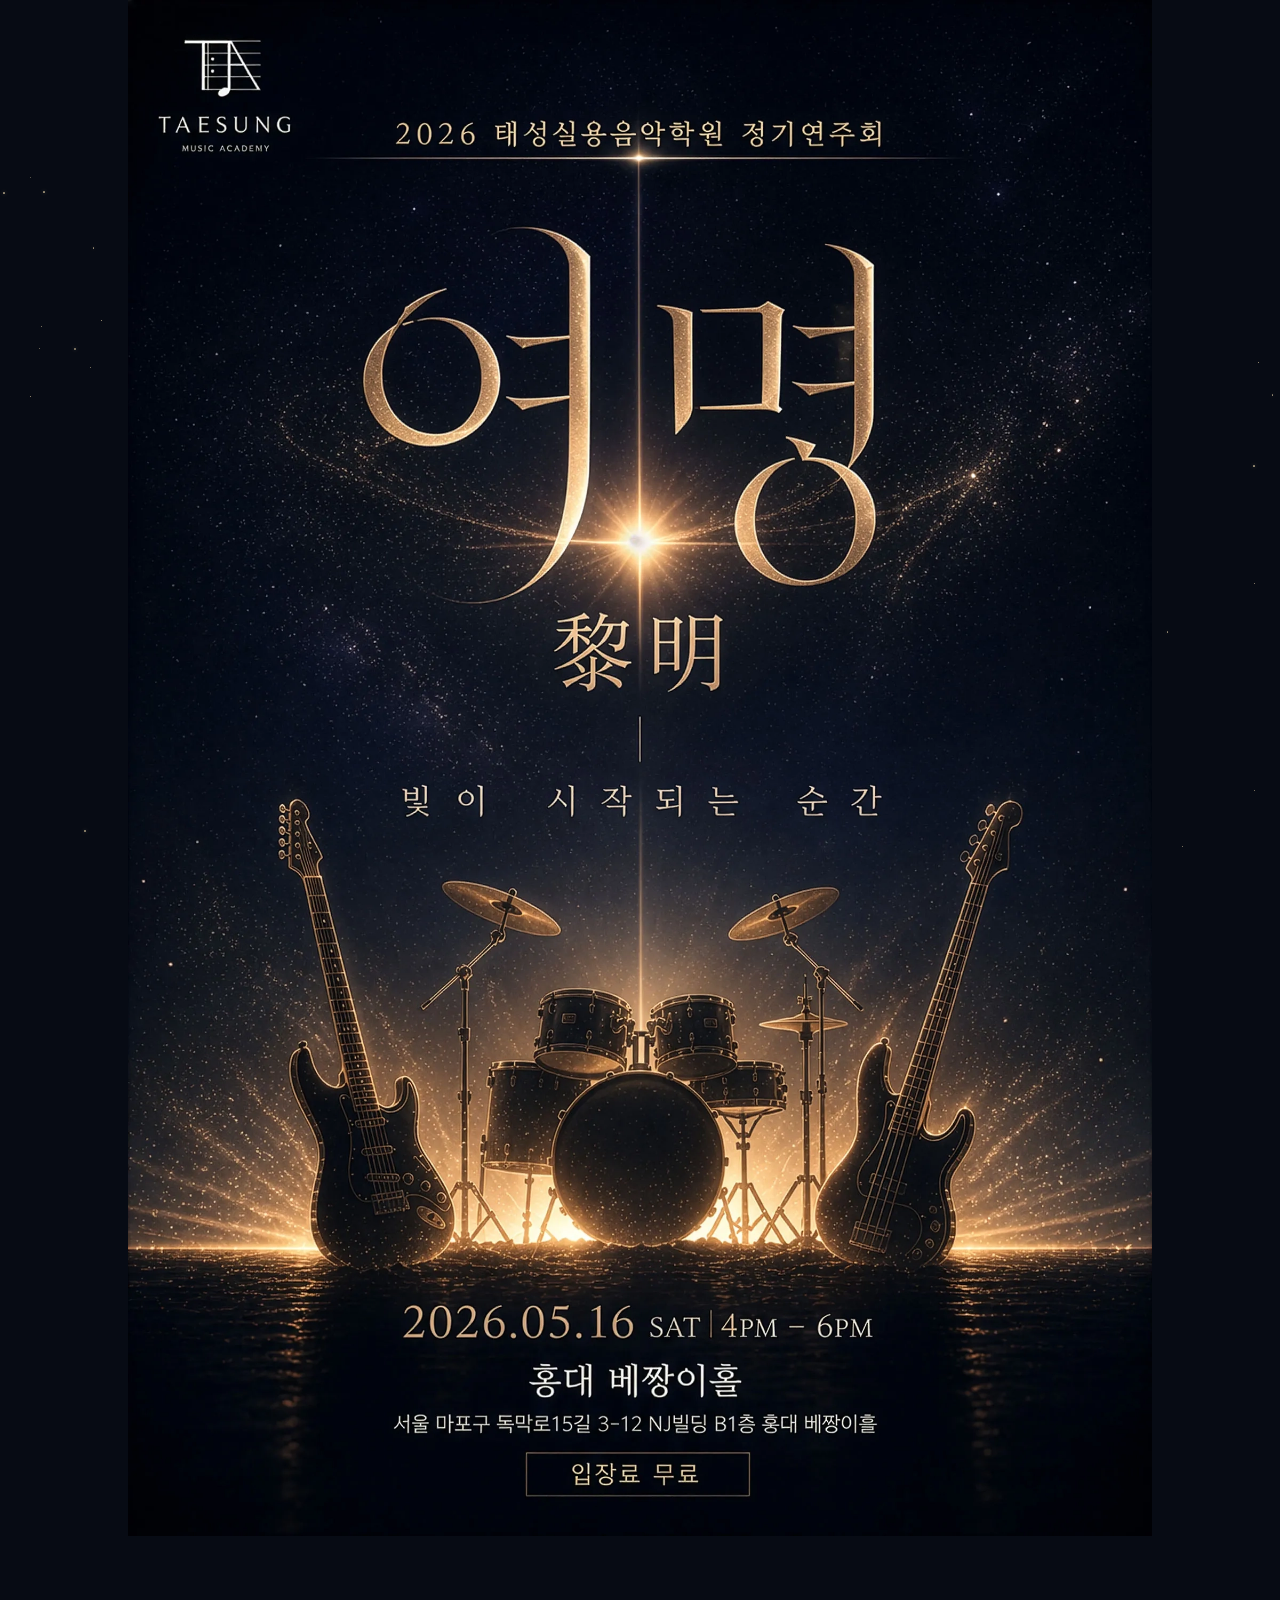
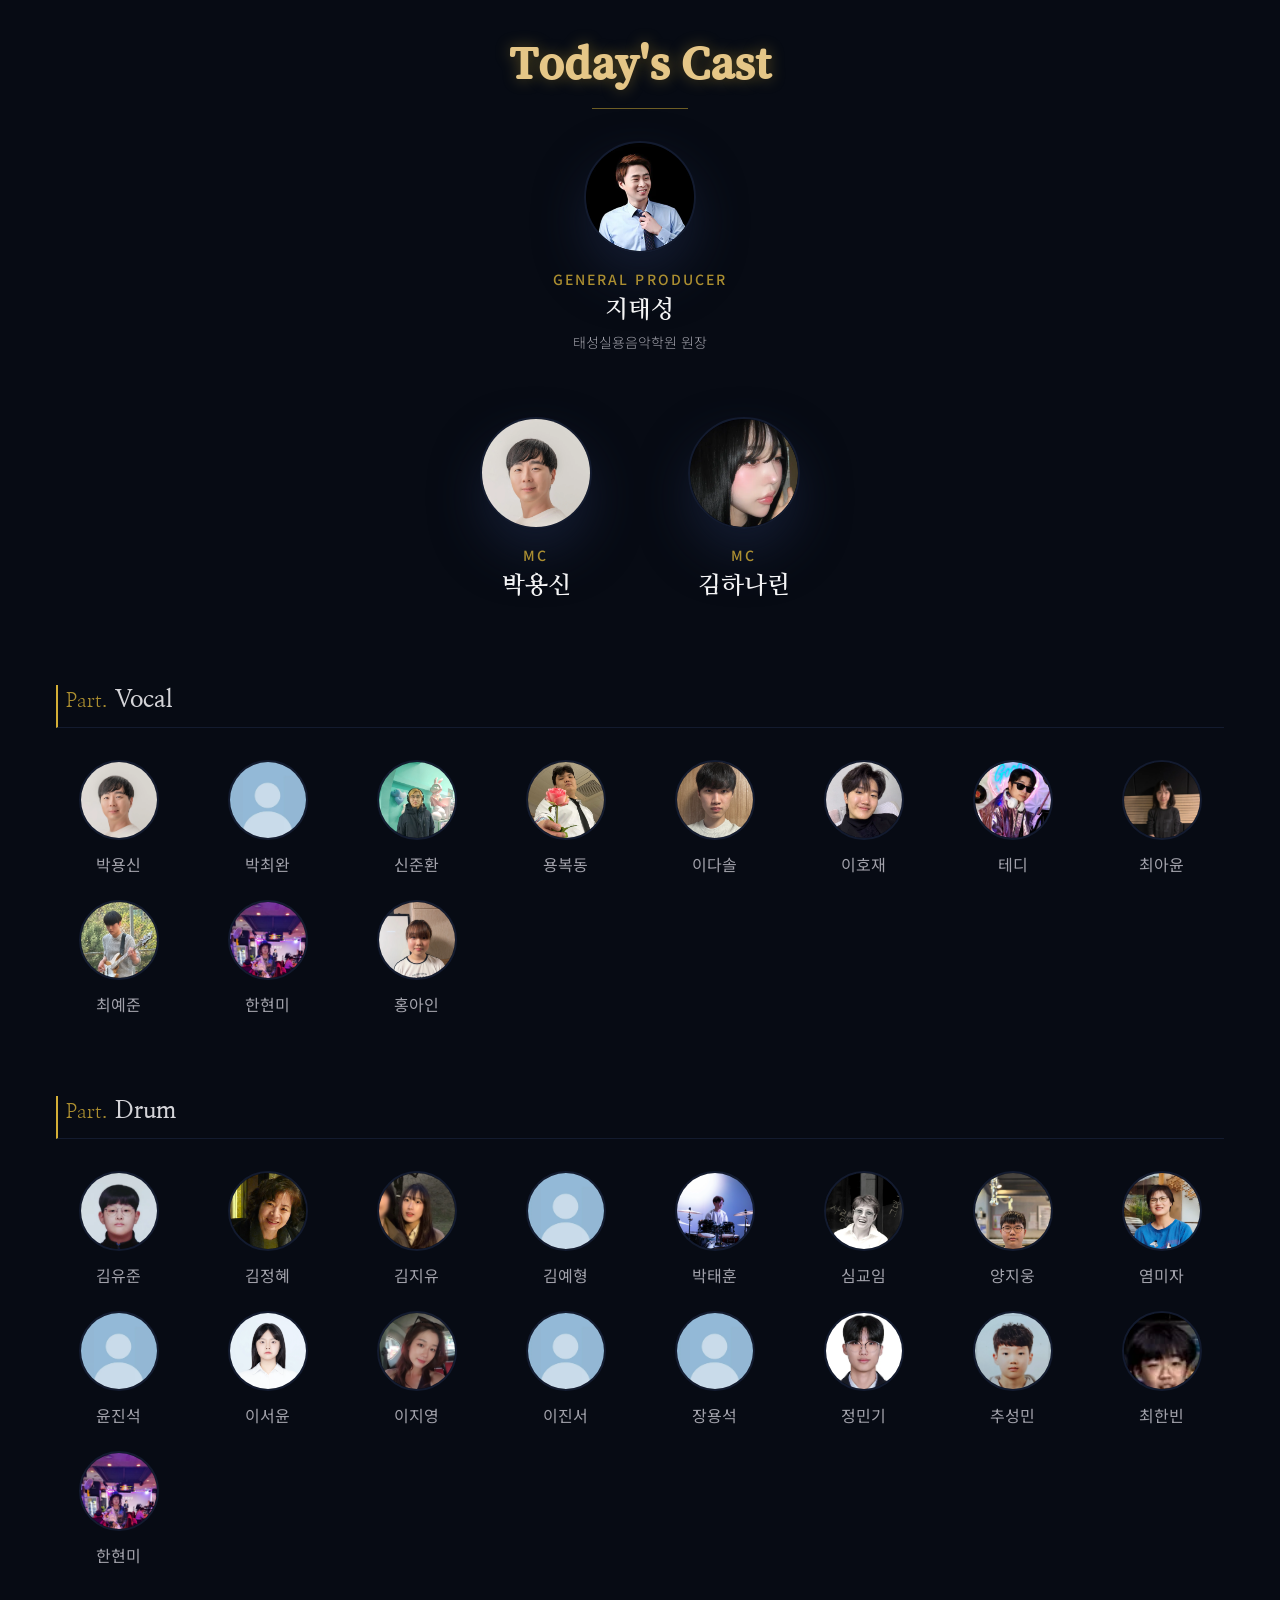
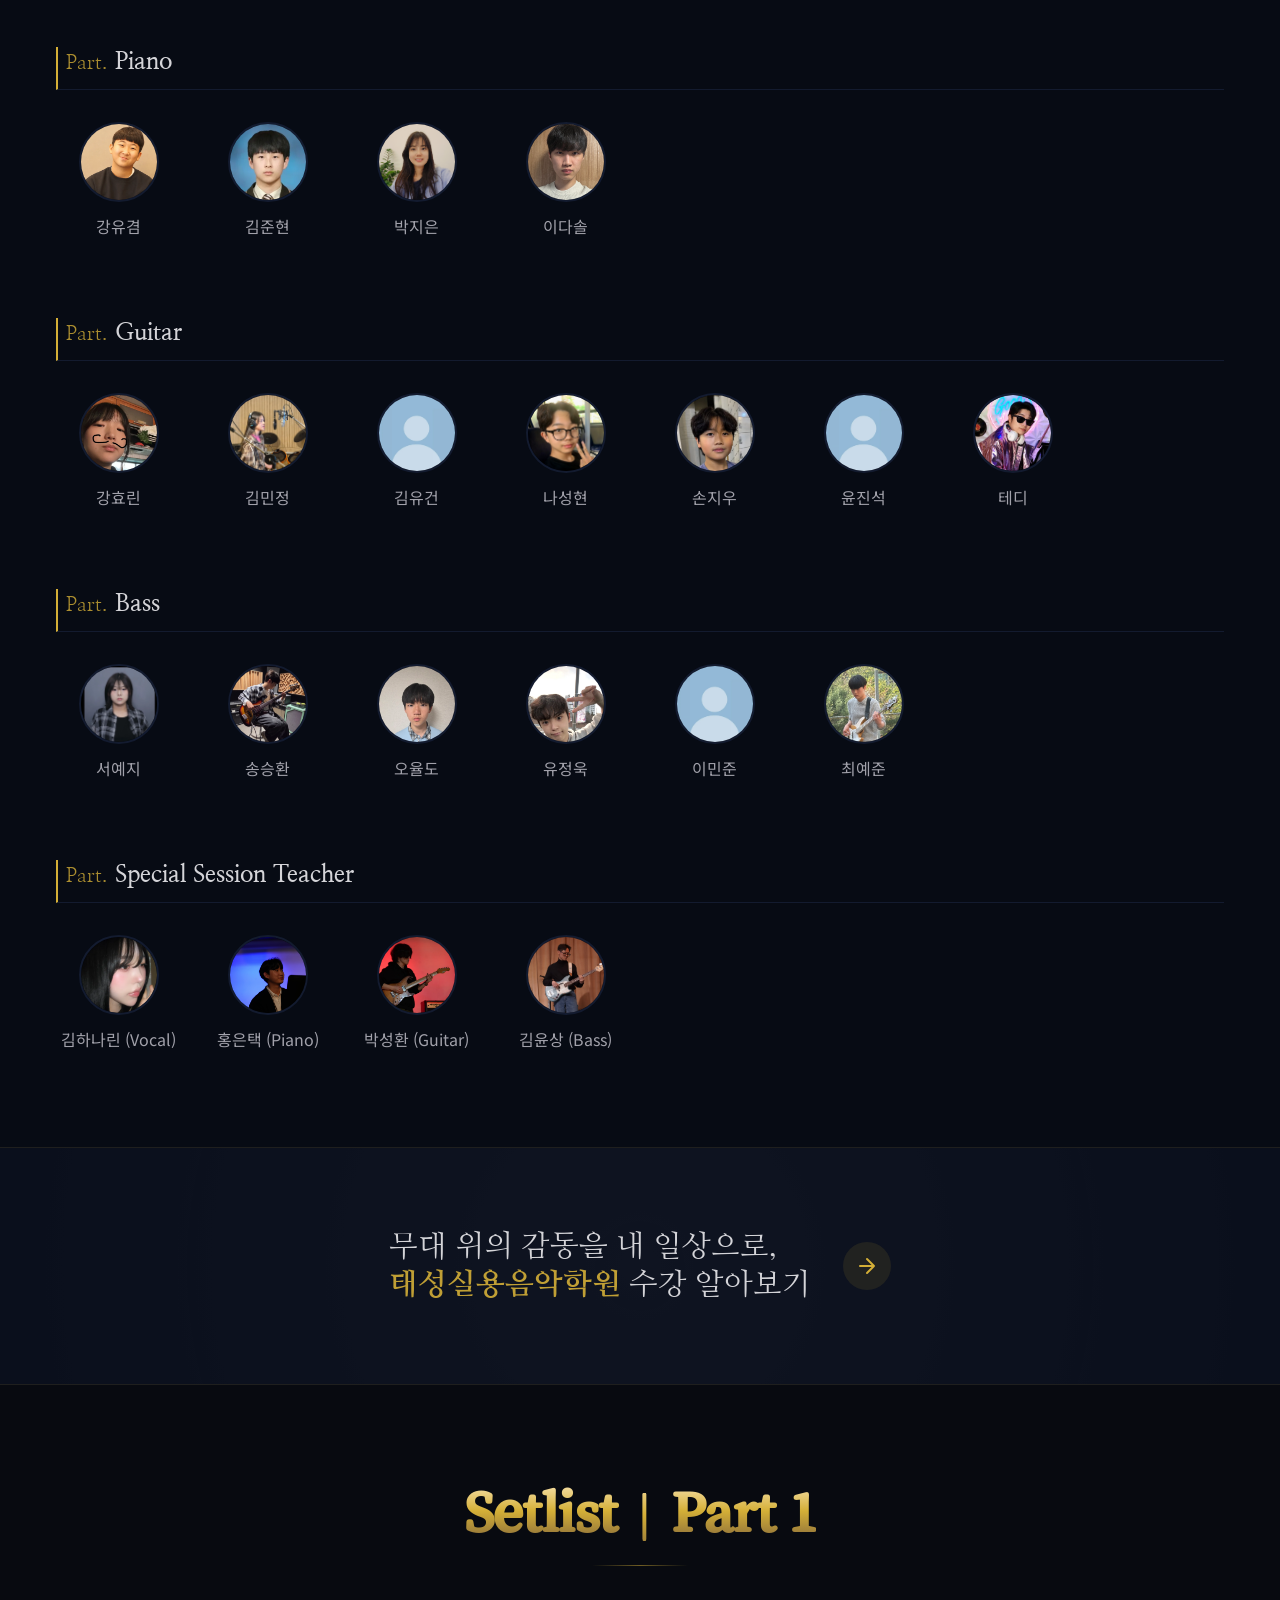
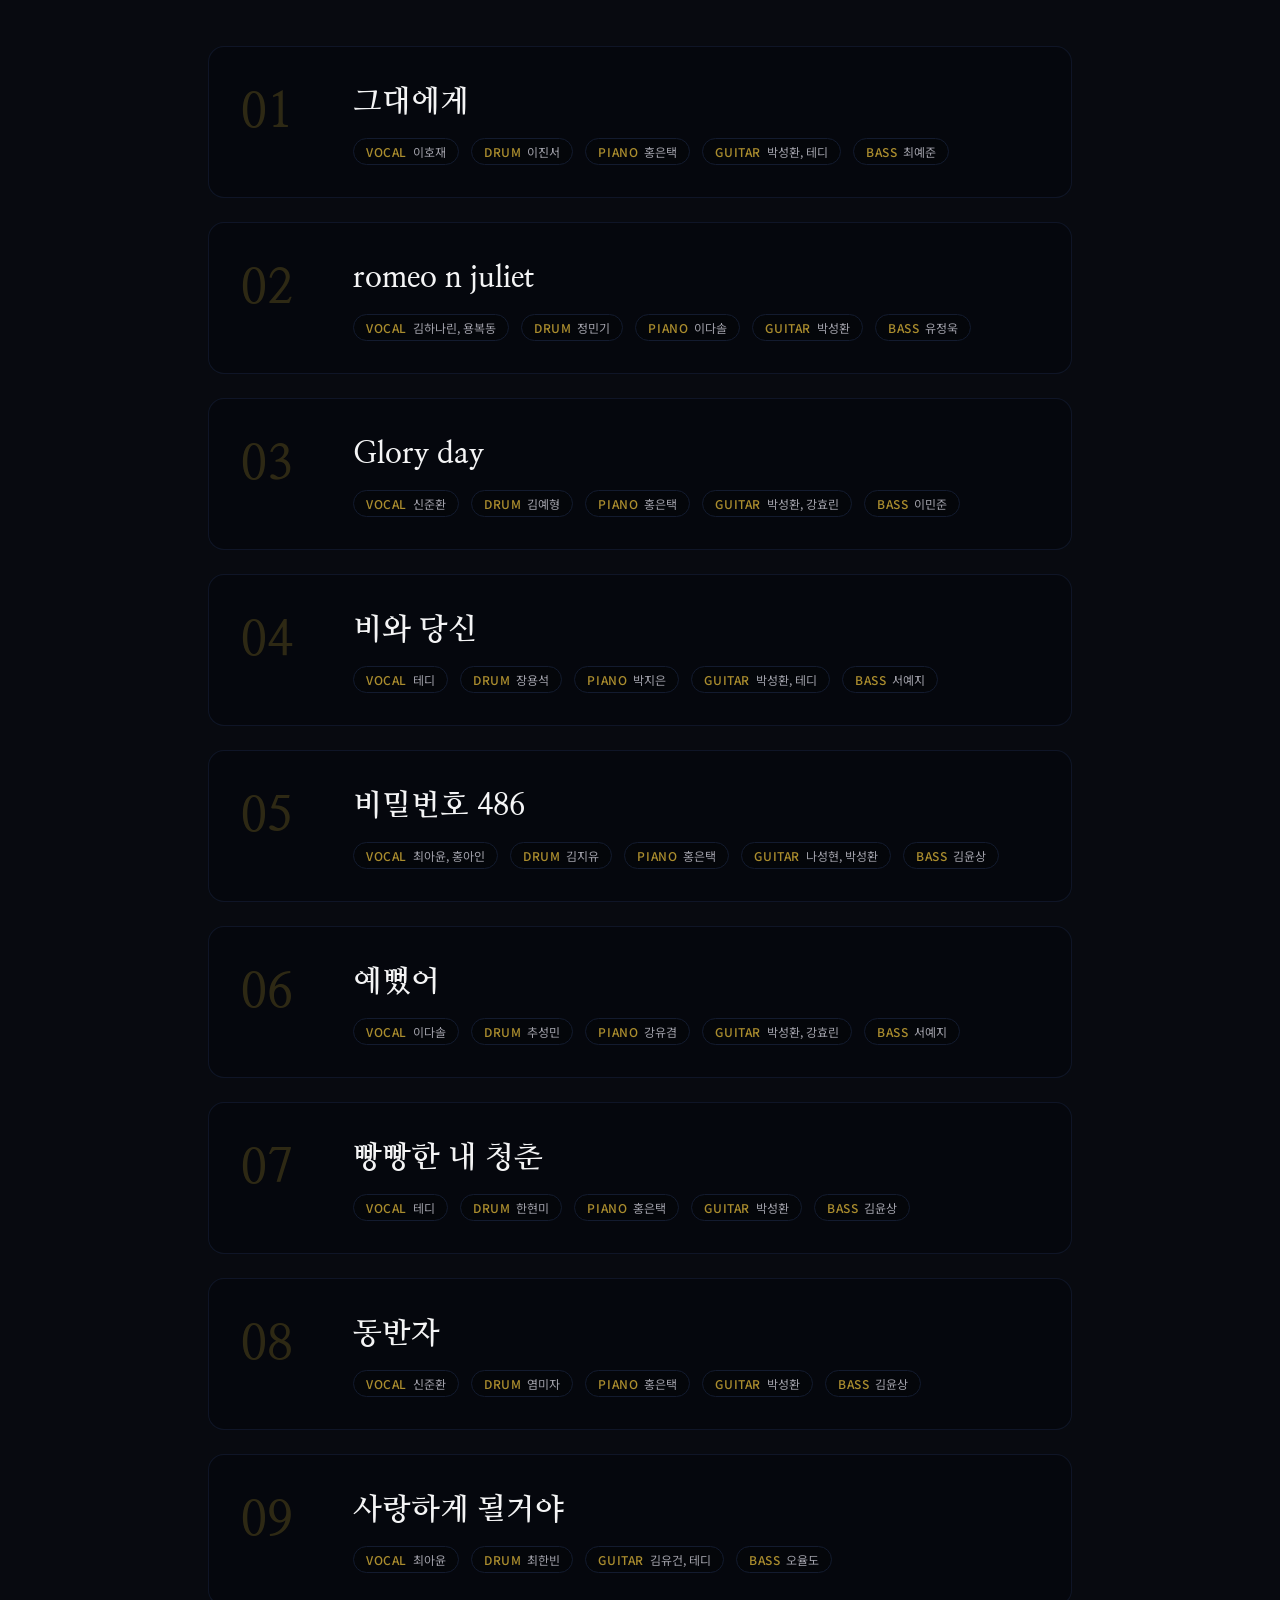
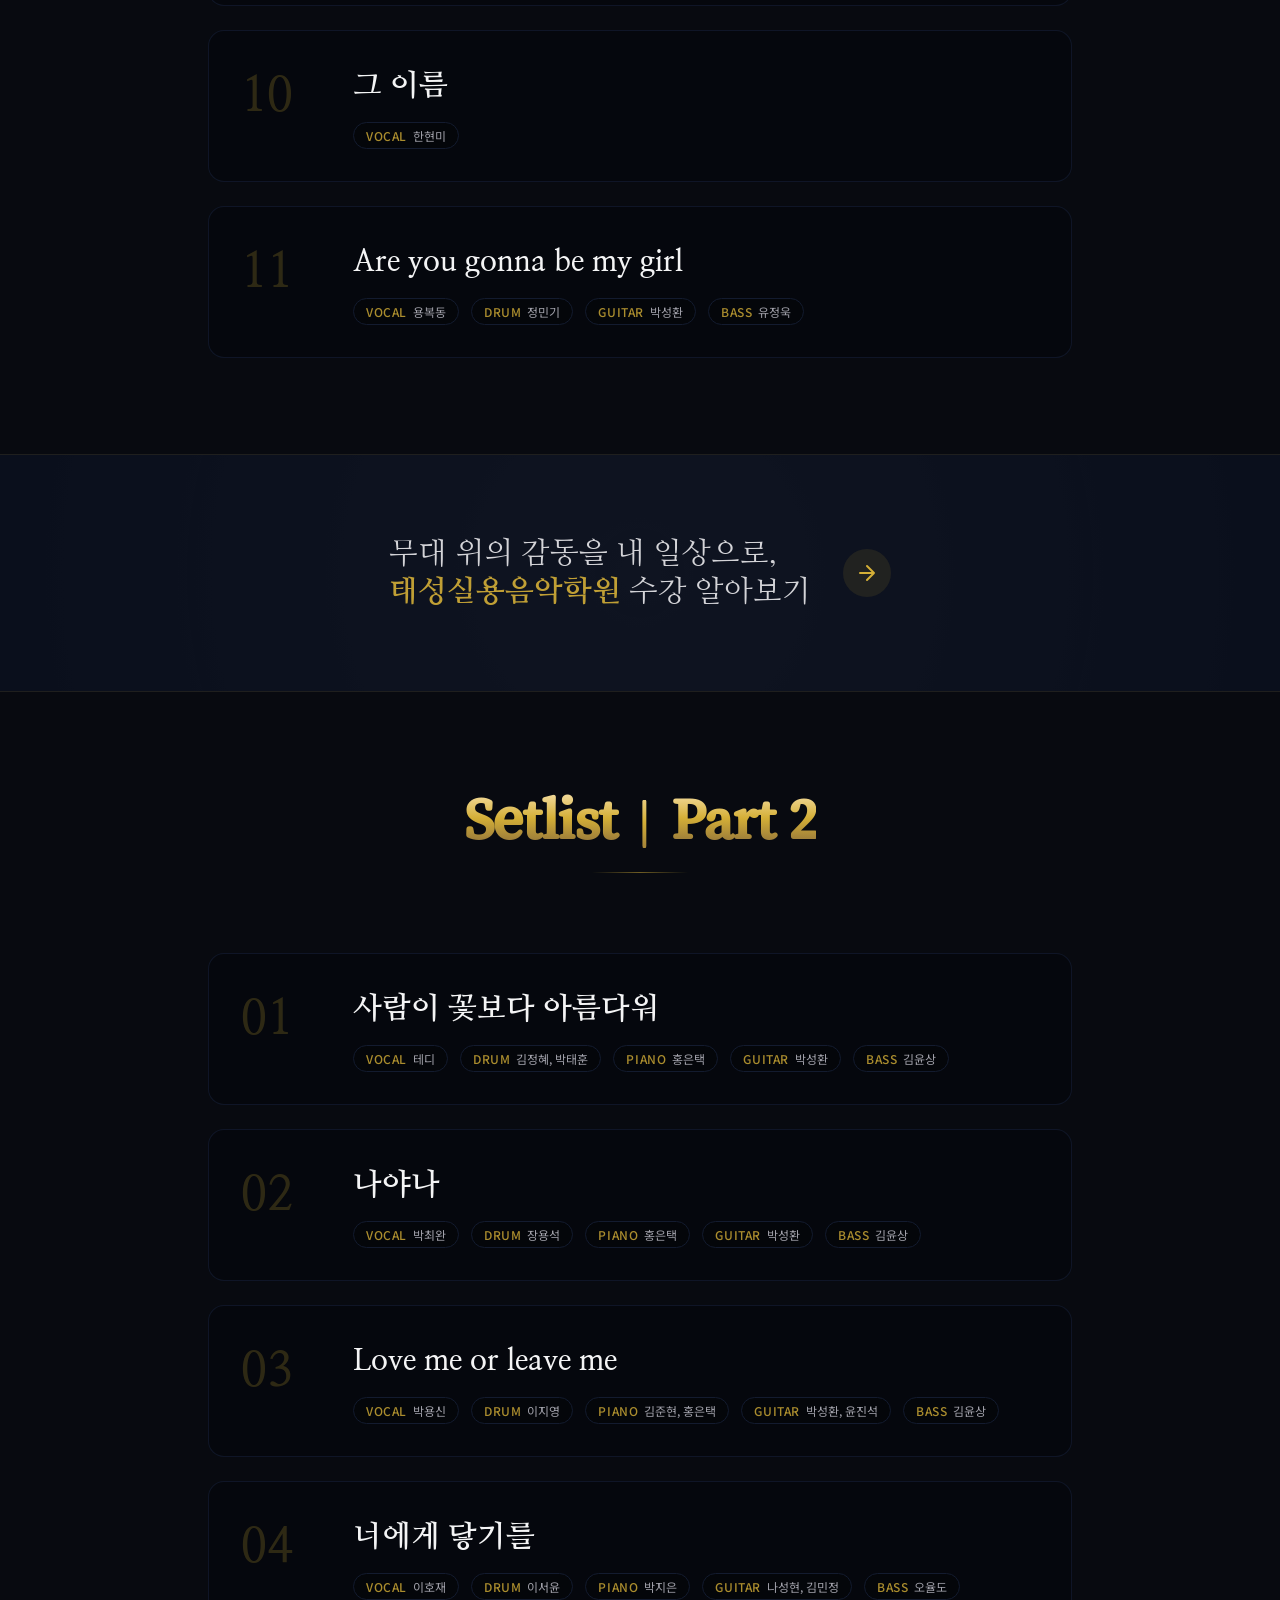
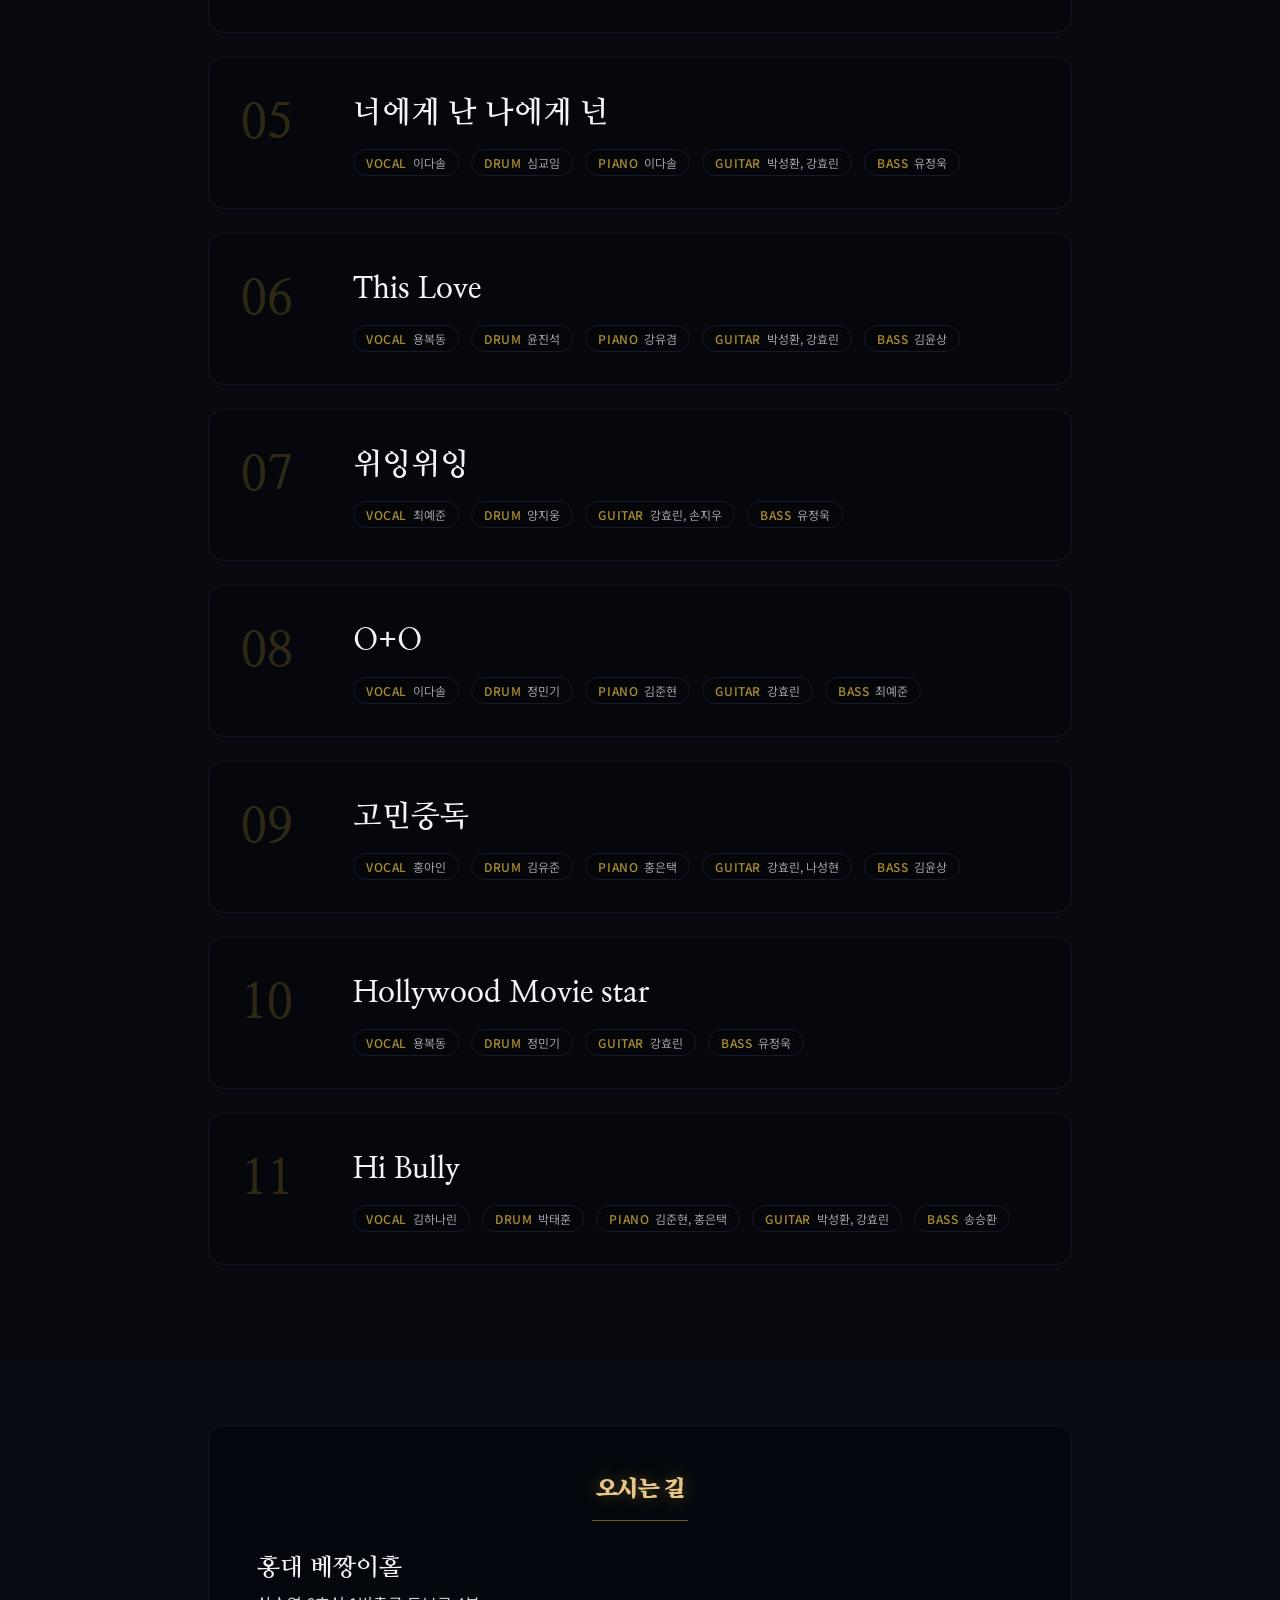
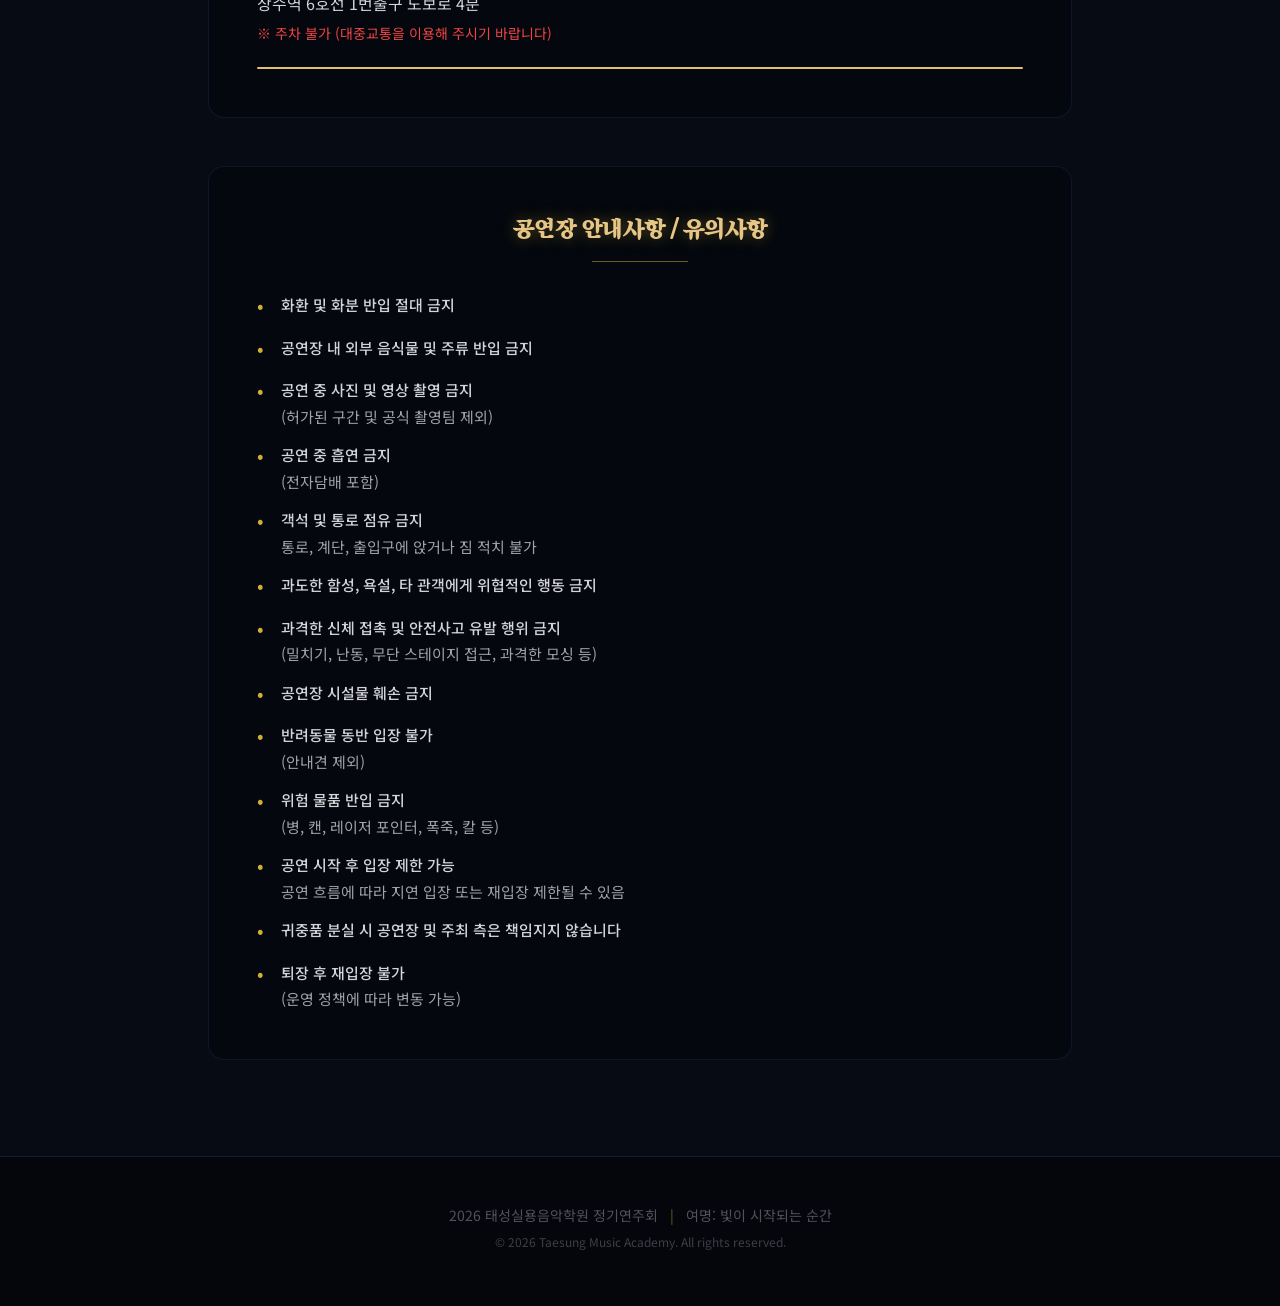
==== commit efaaf955: "Update cast member images and setlist info" ====
--- a/index.html
+++ b/index.html
@@ -323,6 +323,9 @@
       '한현미': 'images/한현미(드럼).webp',
       '홍아인': 'images/홍아인(보컬).webp',
       '홍은택 (Piano)': 'images/홍은택.webp',
+      '김예형': 'images/김예형(드럼).webp',
+      '김유건': 'images/김유건(기타).webp',
+      '이민준': 'images/이민준(베이스).webp',
     };
 
     const castData = [
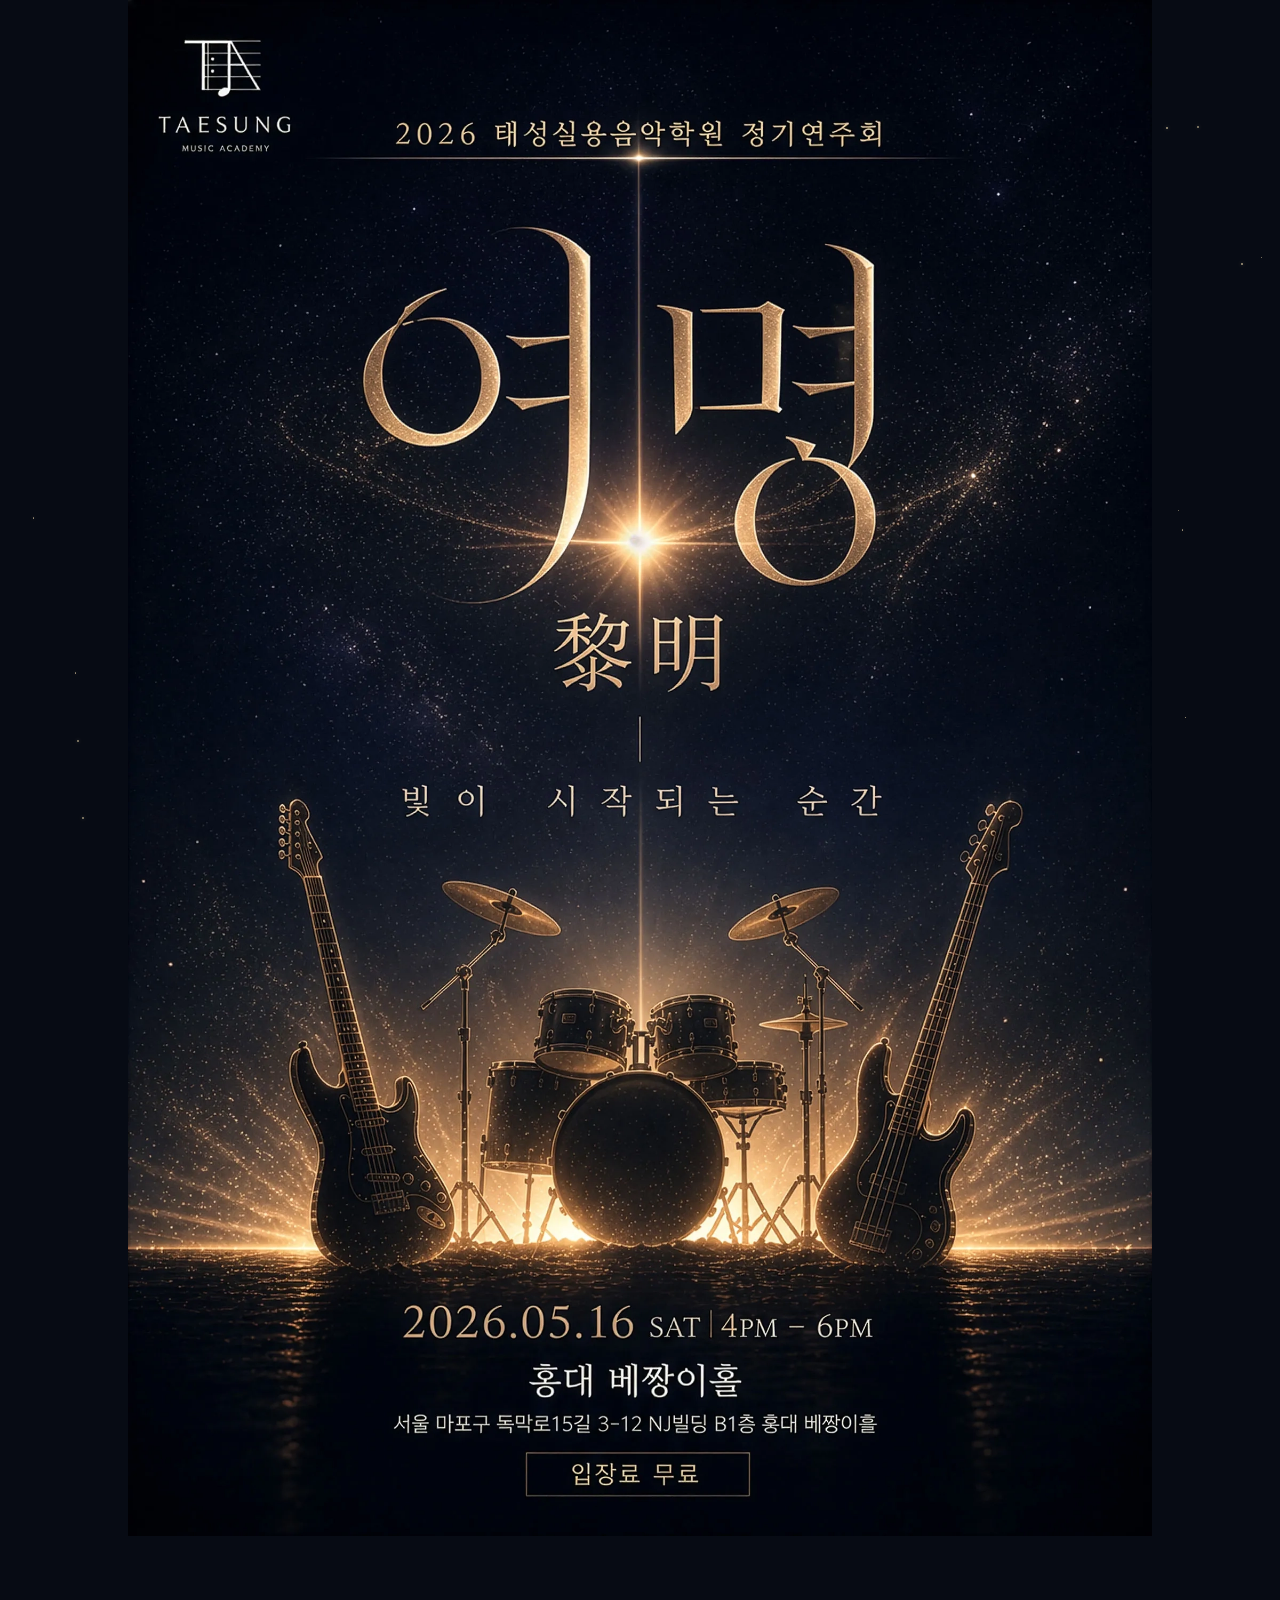
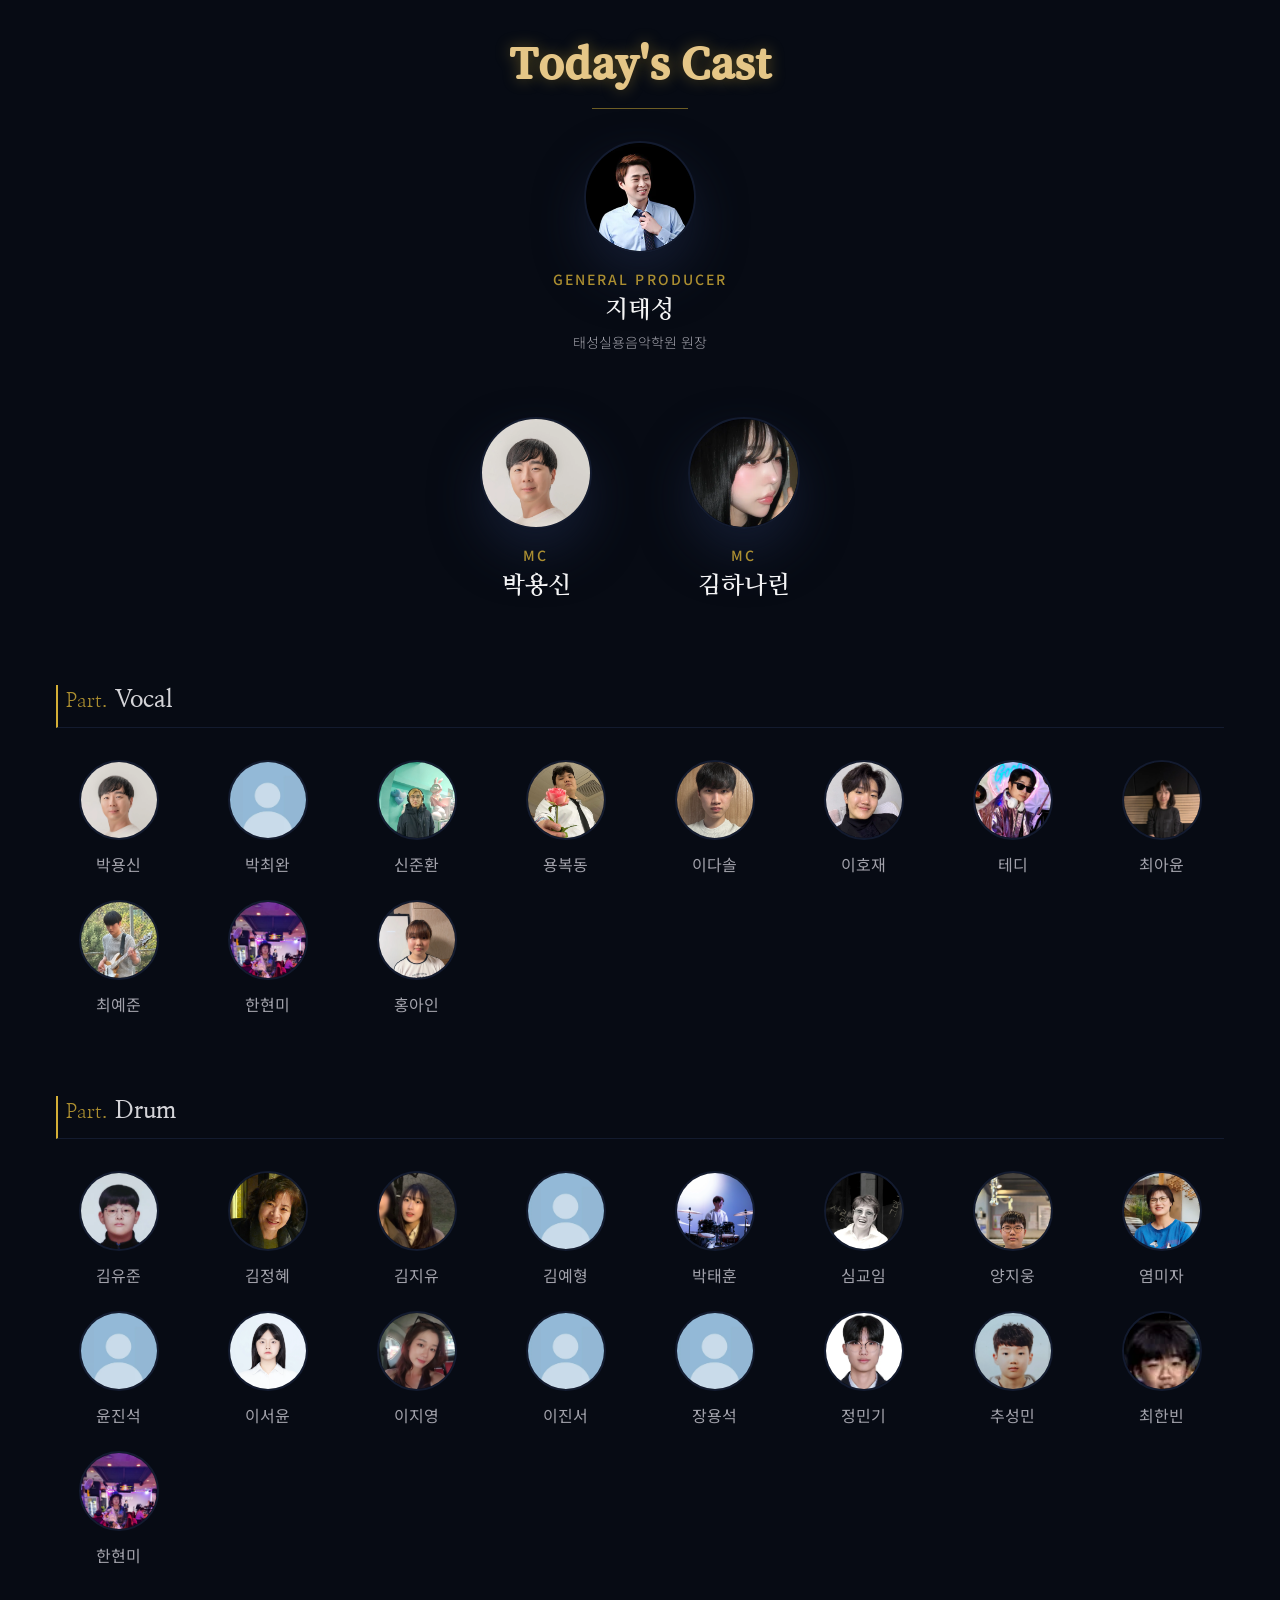
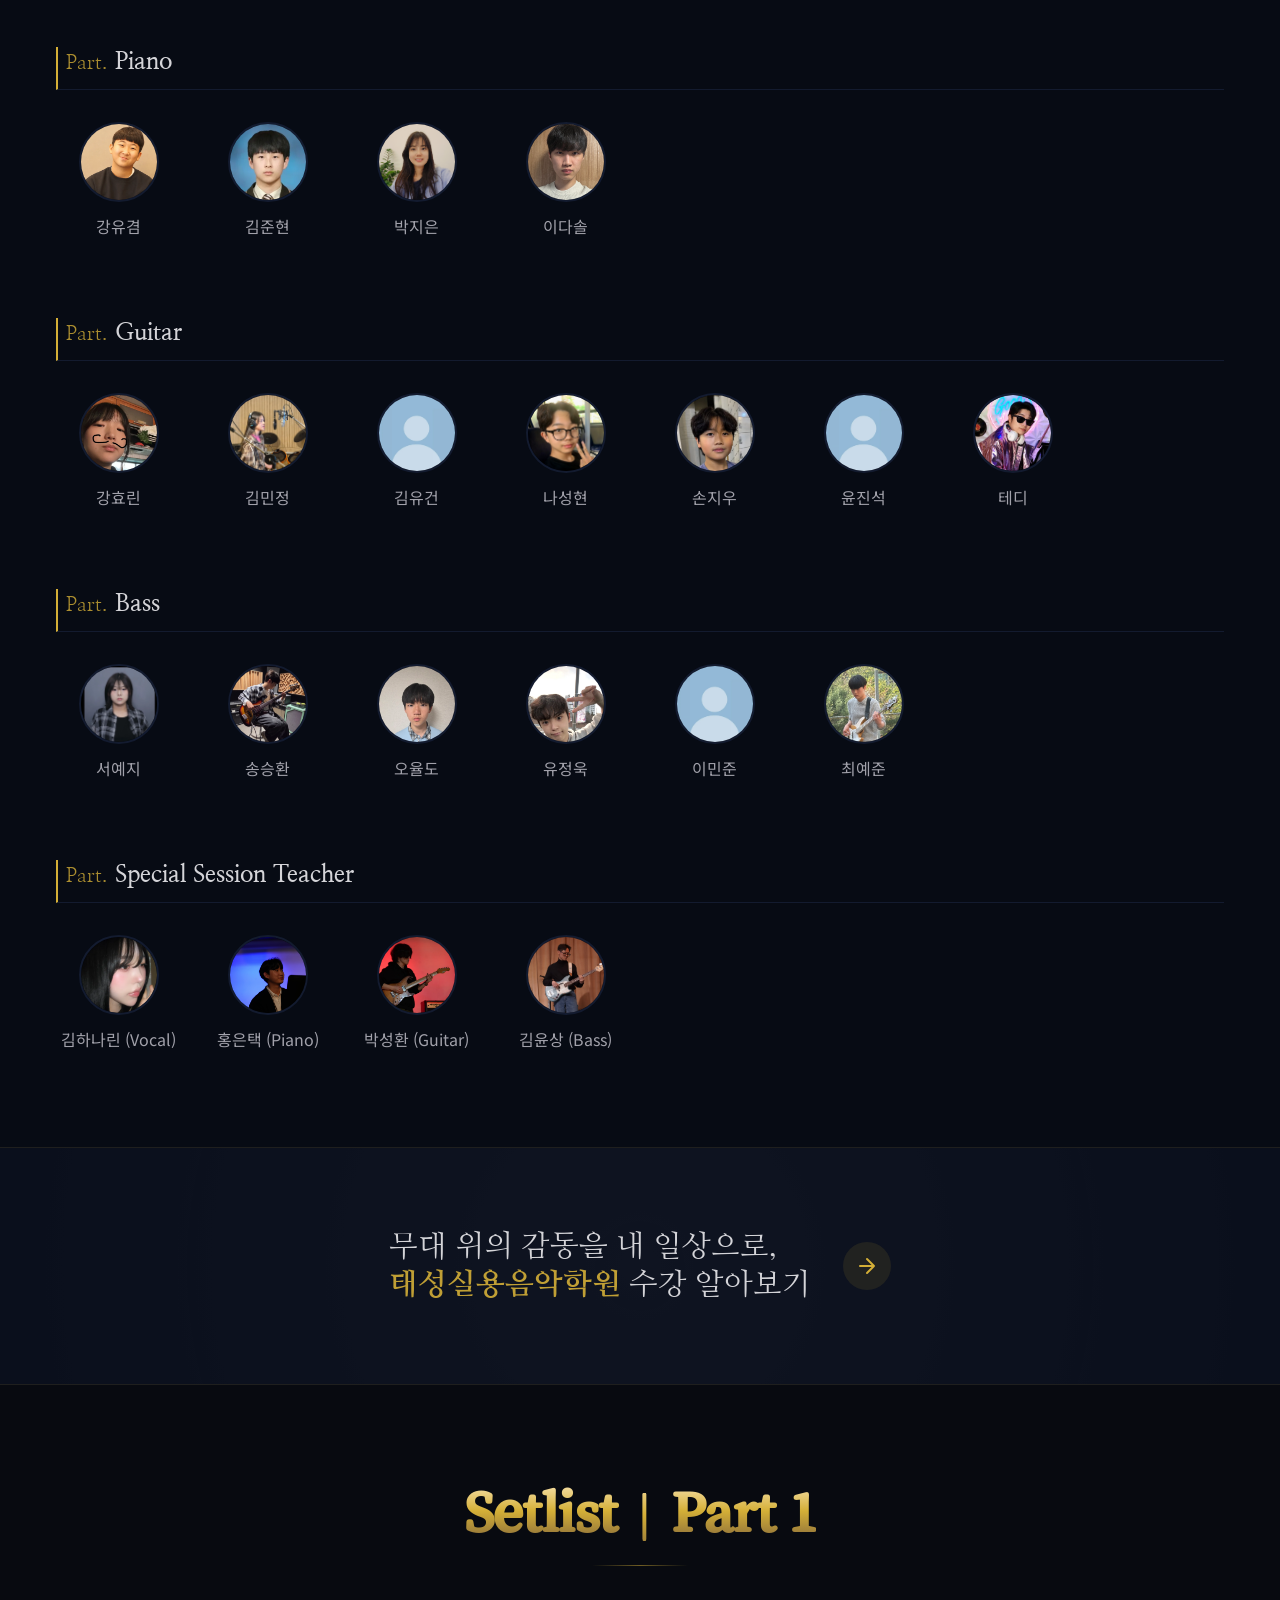
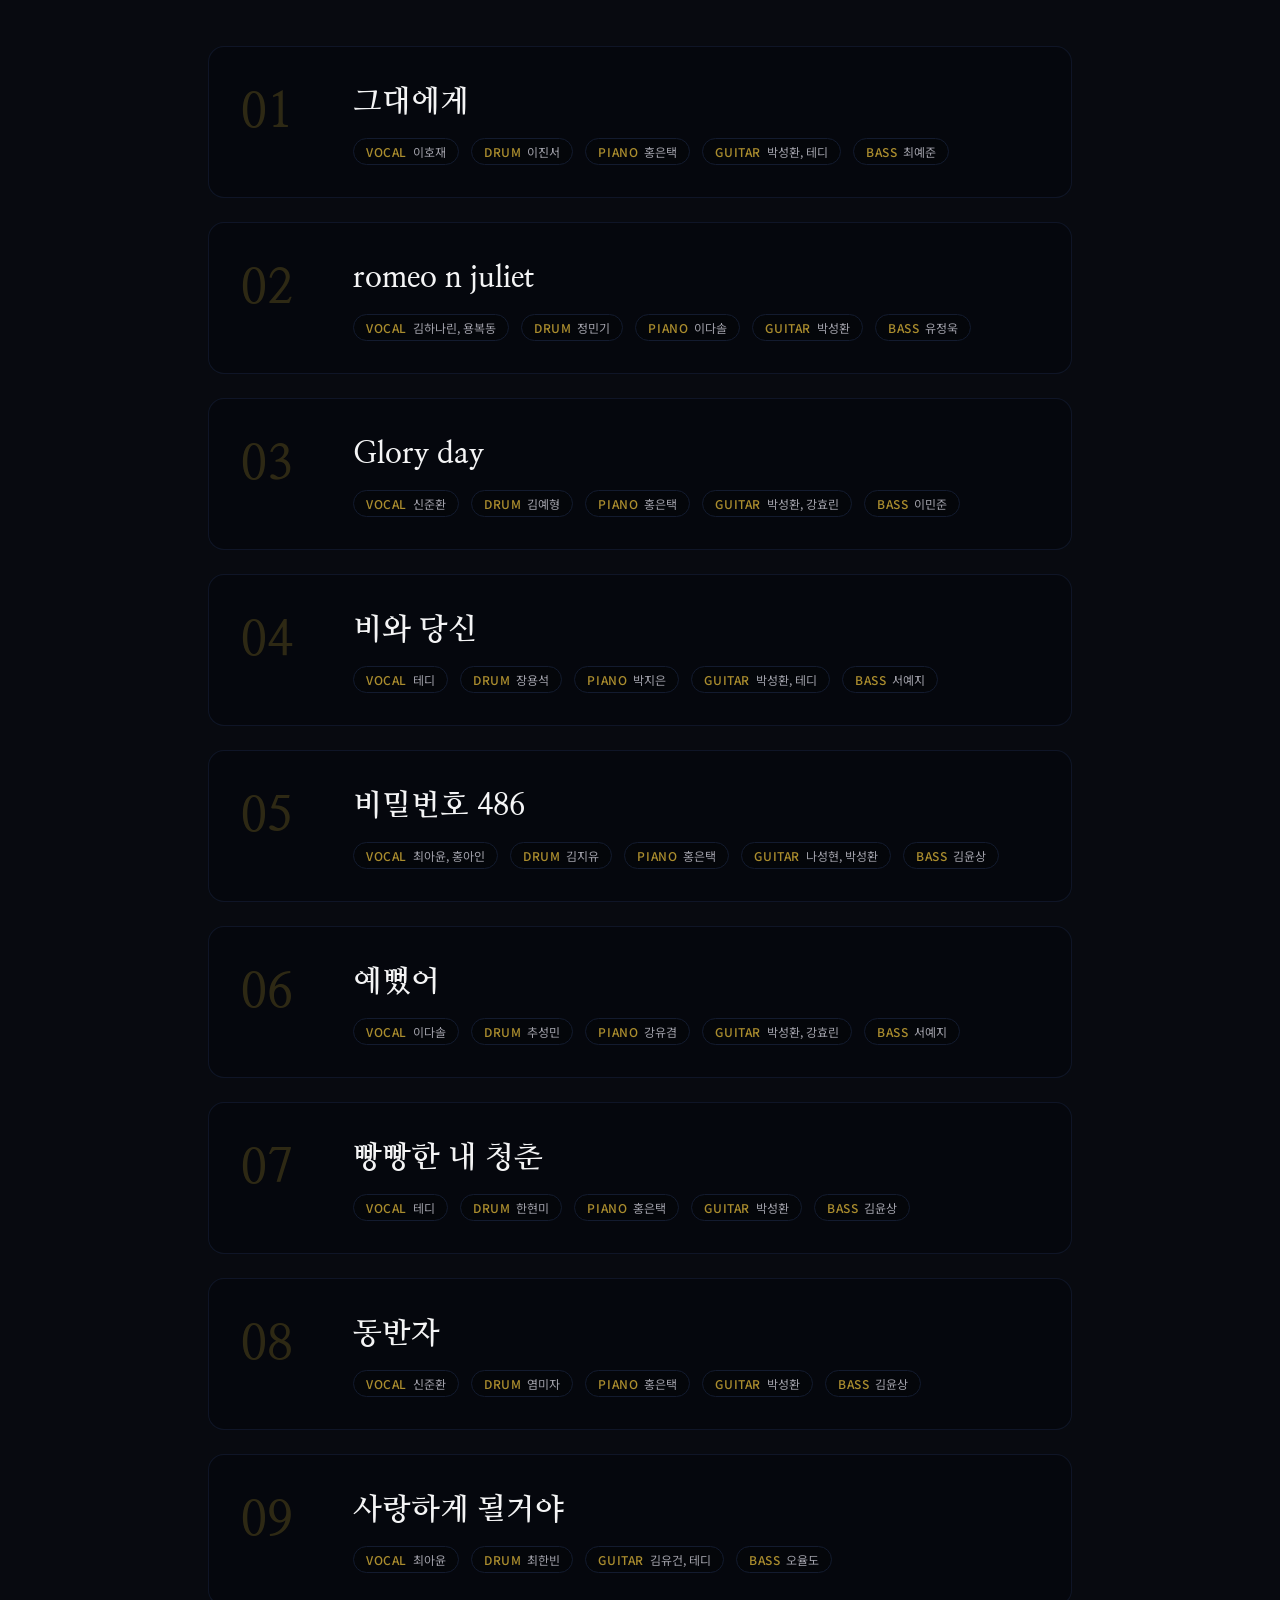
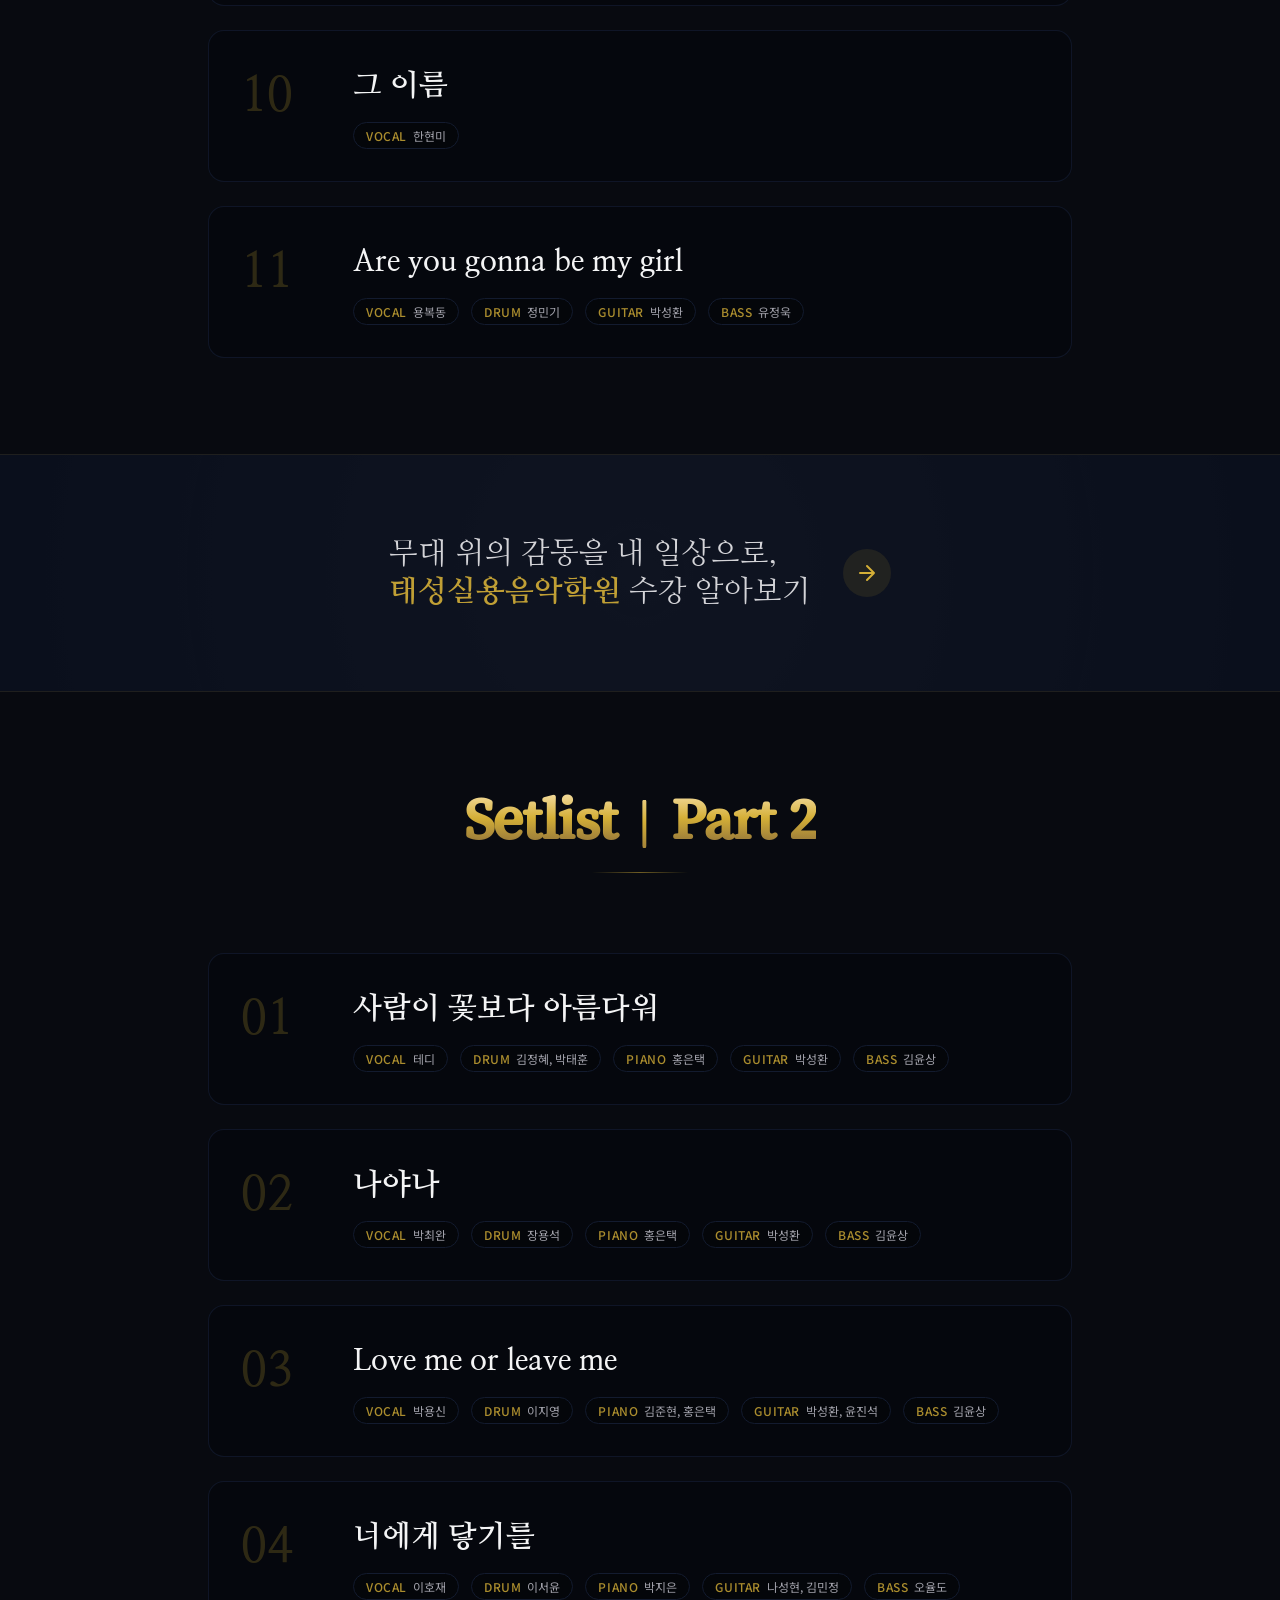
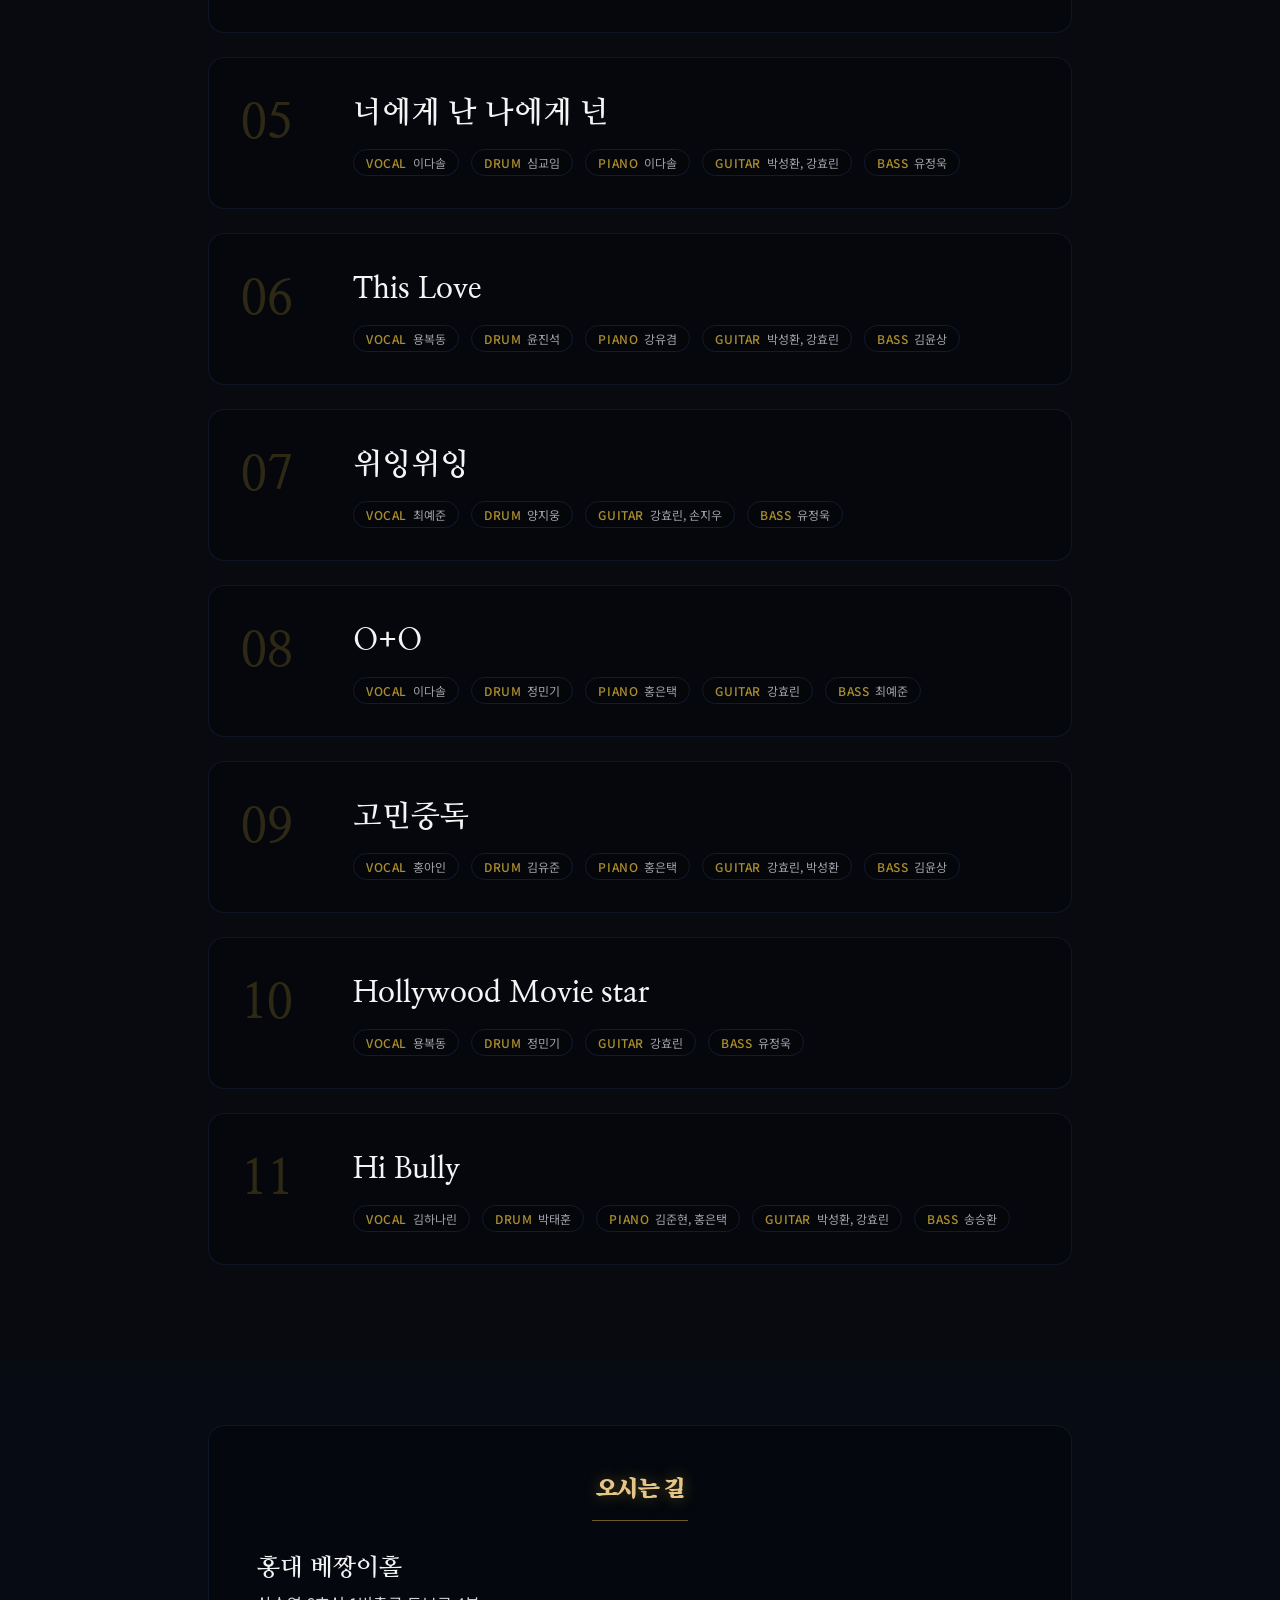
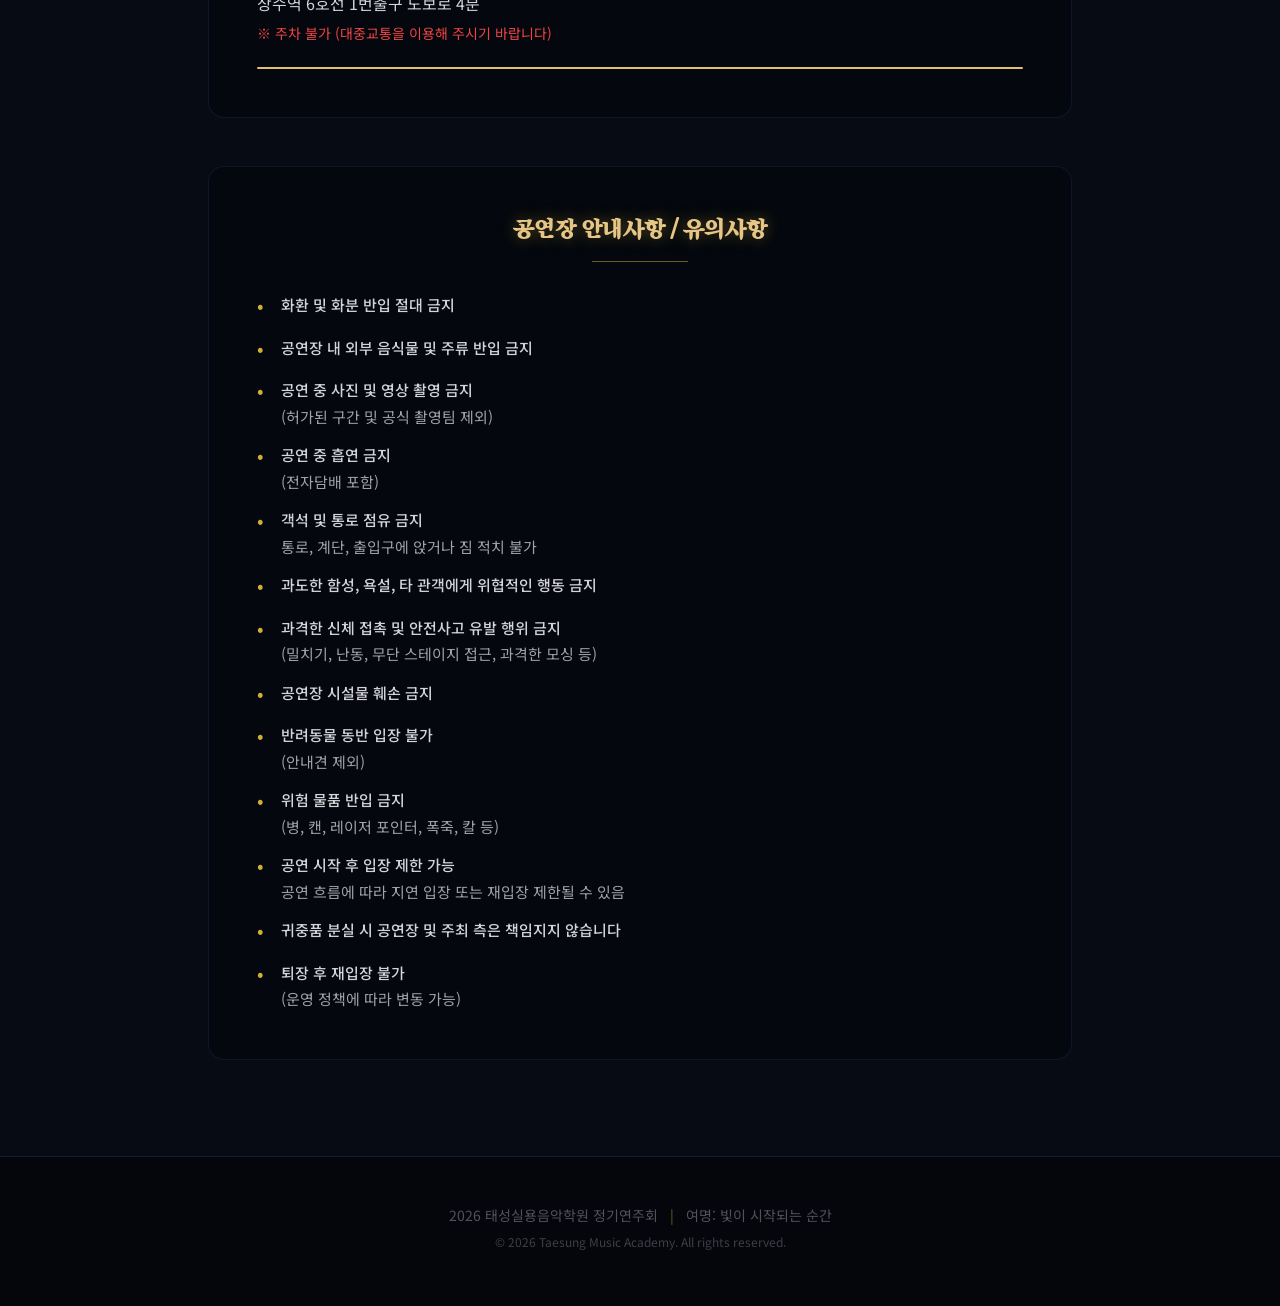
==== commit b5b41f4d: "Apply manual setlist updates and ensure cast images are included" ====
--- a/index.html
+++ b/index.html
@@ -378,8 +378,8 @@
       { title: '너에게 난 나에게 넌', members: [{ pos: 'Vocal', name: '이다솔' }, { pos: 'Drum', name: '심교임' }, { pos: 'Piano', name: '이다솔' }, { pos: 'Guitar', name: '박성환, 강효린' }, { pos: 'Bass', name: '유정욱' }] },
       { title: 'This Love', members: [{ pos: 'Vocal', name: '용복동' }, { pos: 'Drum', name: '윤진석' }, { pos: 'Piano', name: '강유겸' }, { pos: 'Guitar', name: '박성환, 강효린' }, { pos: 'Bass', name: '김윤상' }] },
       { title: '위잉위잉', members: [{ pos: 'Vocal', name: '최예준' }, { pos: 'Drum', name: '양지웅' }, { pos: 'Guitar', name: '강효린, 손지우' }, { pos: 'Bass', name: '유정욱' }] },
-      { title: 'O+O', members: [{ pos: 'Vocal', name: '이다솔' }, { pos: 'Drum', name: '정민기' }, { pos: 'Piano', name: '김준현' }, { pos: 'Guitar', name: '강효린' }, { pos: 'Bass', name: '최예준' }] },
-      { title: '고민중독', members: [{ pos: 'Vocal', name: '홍아인' }, { pos: 'Drum', name: '김유준' }, { pos: 'Piano', name: '홍은택' }, { pos: 'Guitar', name: '강효린, 나성현' }, { pos: 'Bass', name: '김윤상' }] },
+      { title: 'O+O', members: [{ pos: 'Vocal', name: '이다솔' }, { pos: 'Drum', name: '정민기' }, { pos: 'Piano', name: '홍은택' }, { pos: 'Guitar', name: '강효린' }, { pos: 'Bass', name: '최예준' }] },
+      { title: '고민중독', members: [{ pos: 'Vocal', name: '홍아인' }, { pos: 'Drum', name: '김유준' }, { pos: 'Piano', name: '홍은택' }, { pos: 'Guitar', name: '강효린, 박성환' }, { pos: 'Bass', name: '김윤상' }] },
       { title: 'Hollywood Movie star', members: [{ pos: 'Vocal', name: '용복동' }, { pos: 'Drum', name: '정민기' }, { pos: 'Guitar', name: '강효린' }, { pos: 'Bass', name: '유정욱' }] },
       { title: 'Hi Bully', members: [{ pos: 'Vocal', name: '김하나린' }, { pos: 'Drum', name: '박태훈' }, { pos: 'Piano', name: '김준현, 홍은택' }, { pos: 'Guitar', name: '박성환, 강효린' }, { pos: 'Bass', name: '송승환' }] },
     ];
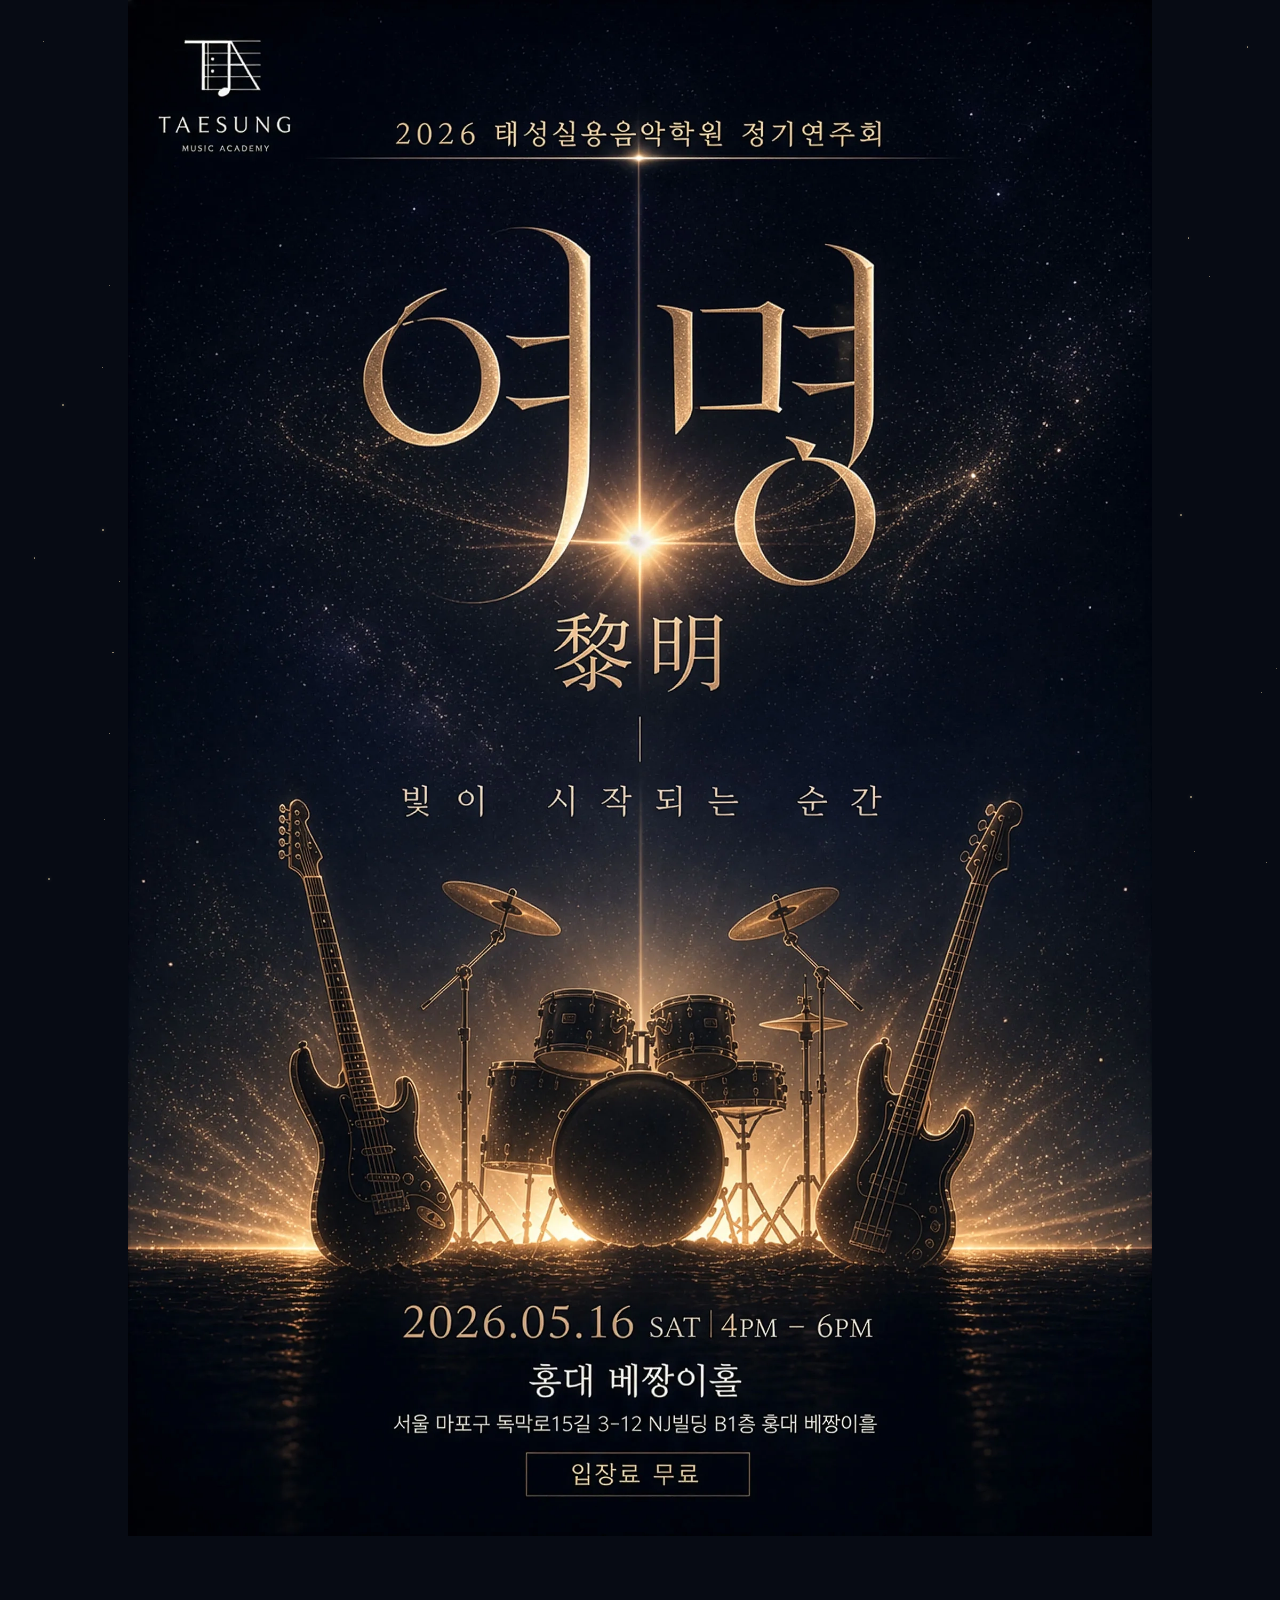
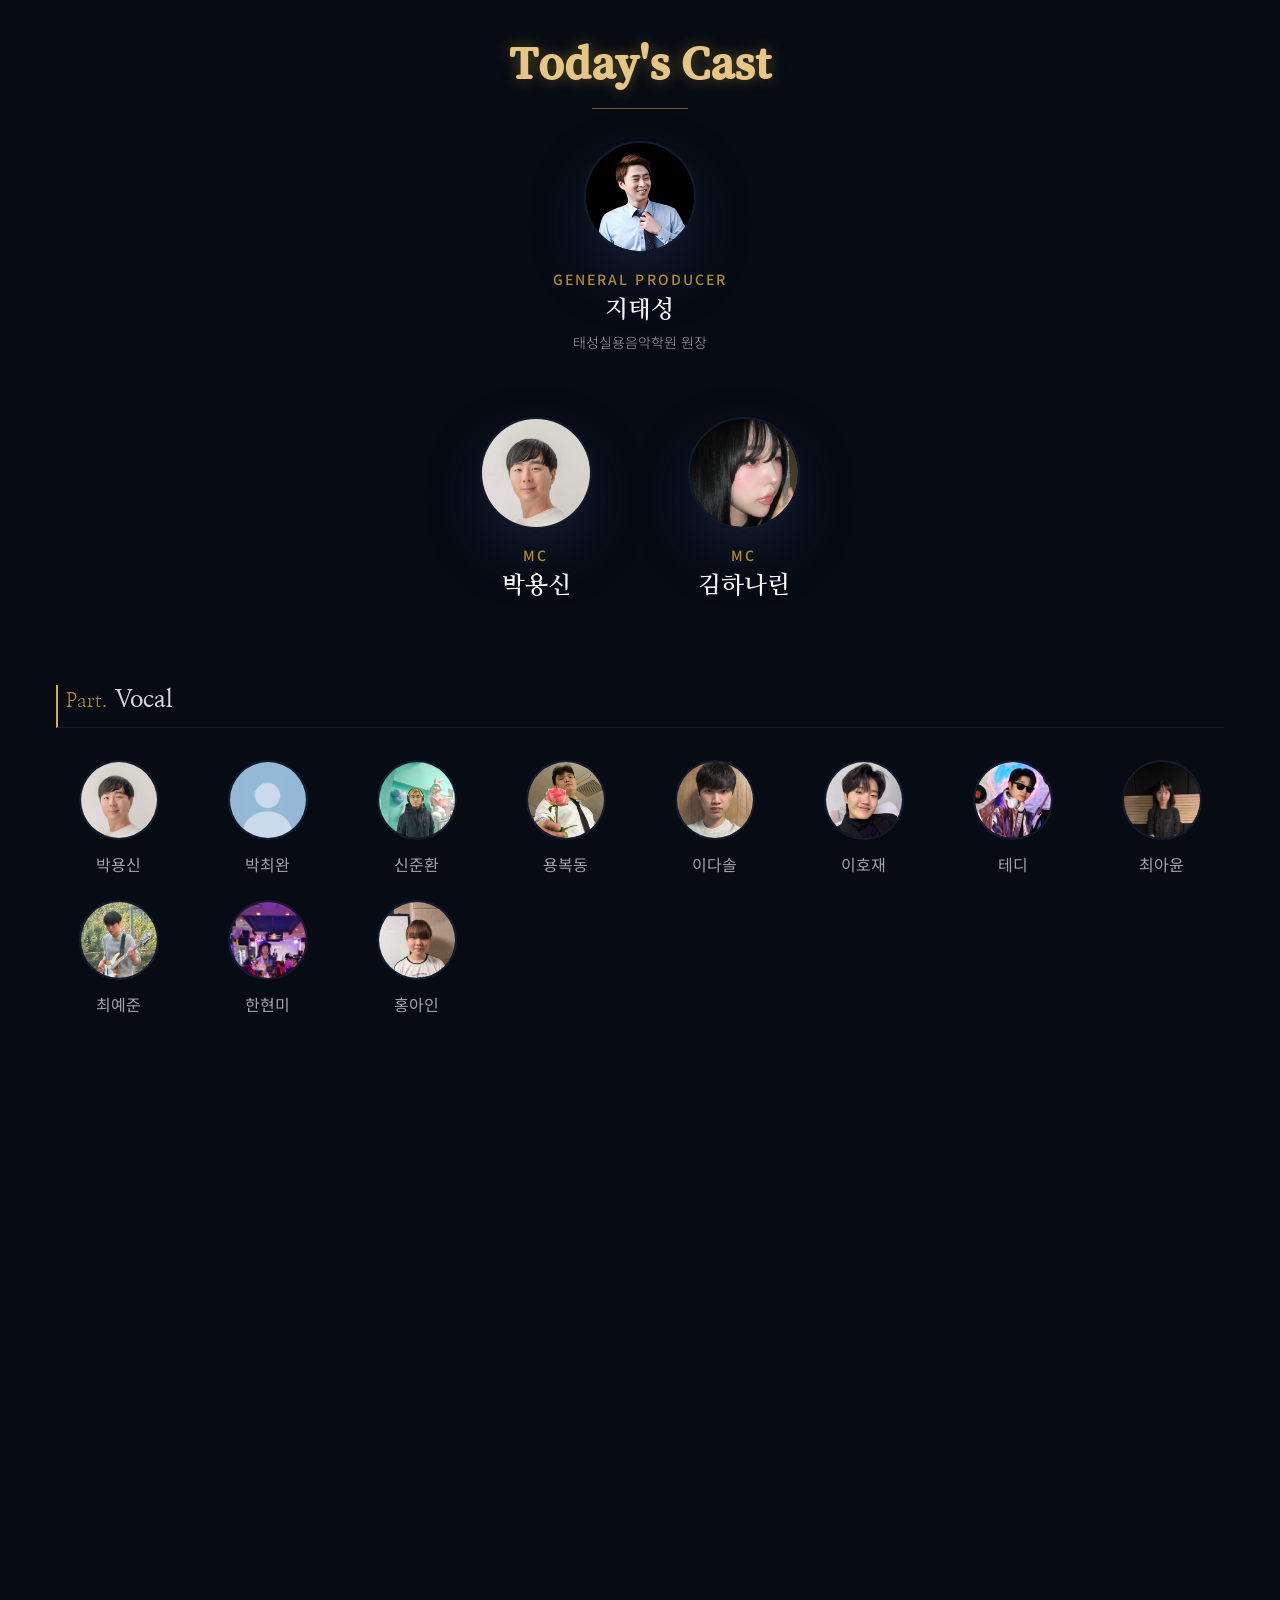
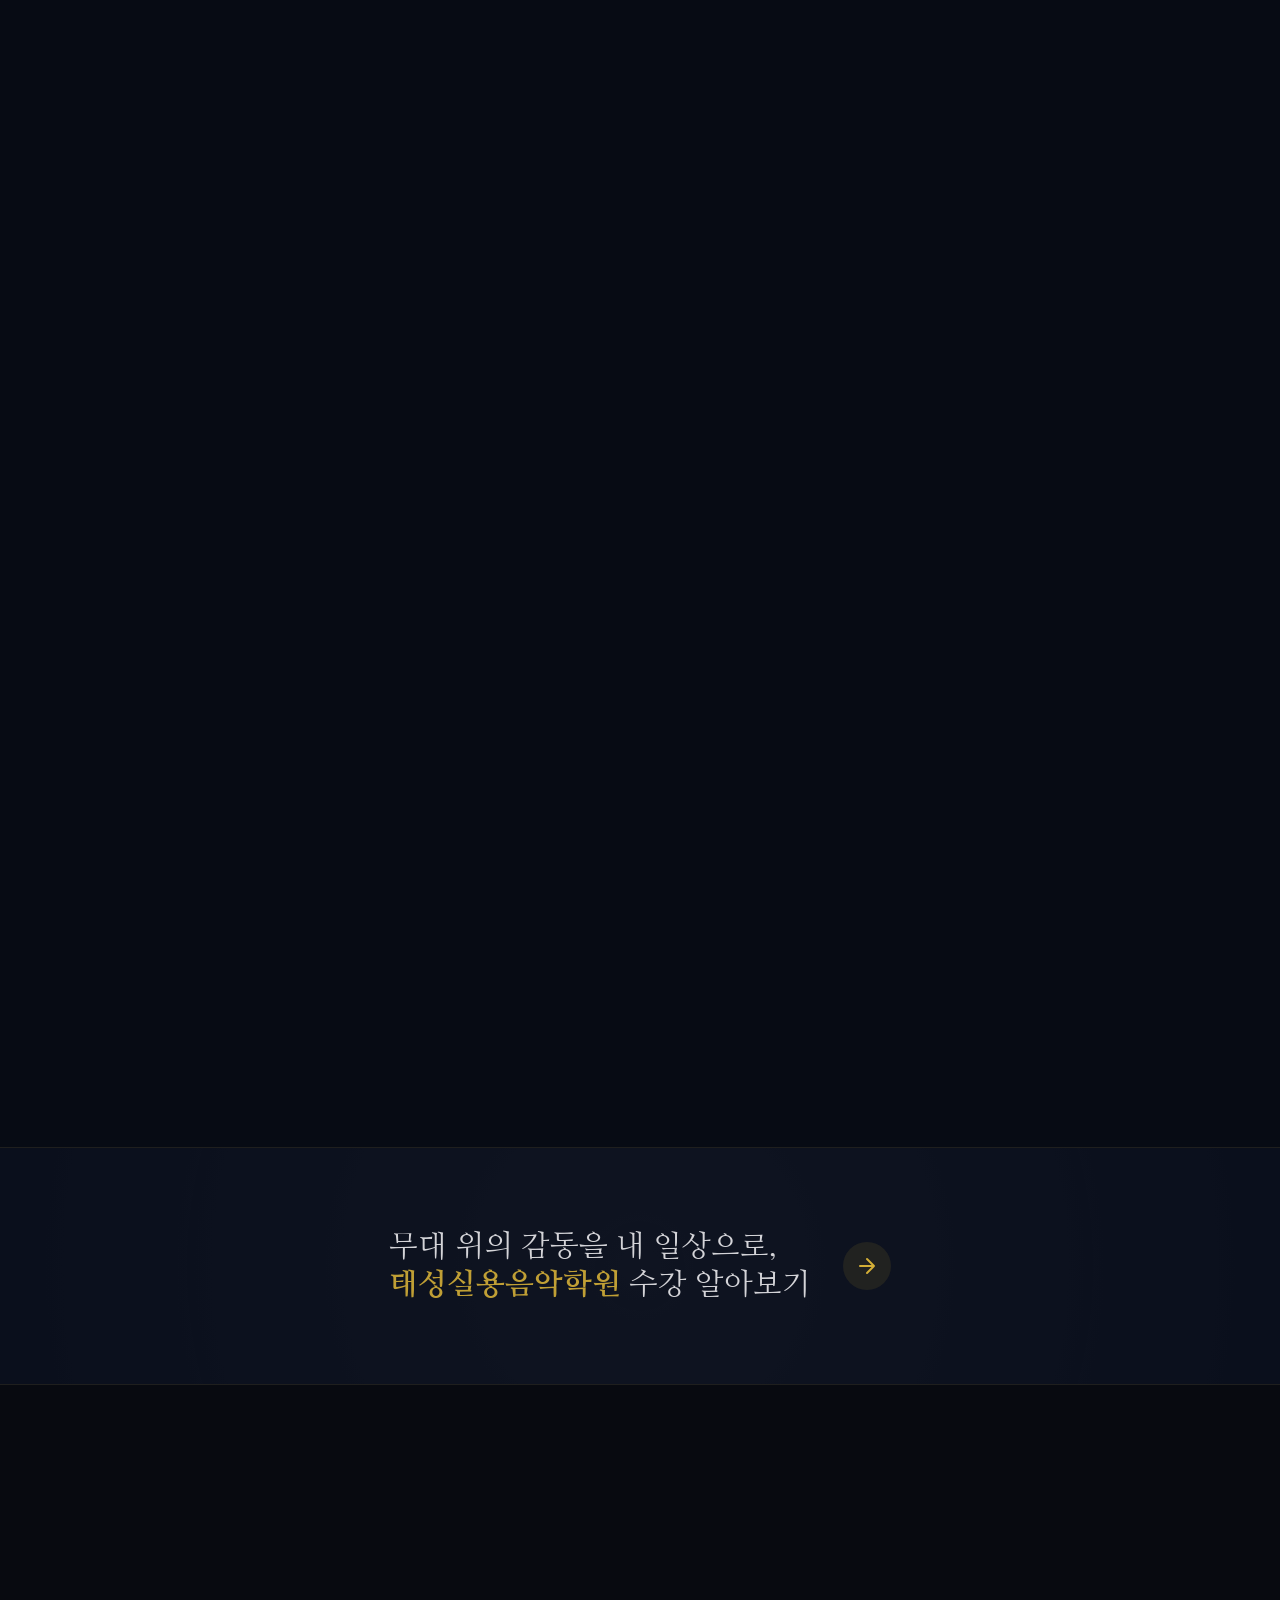
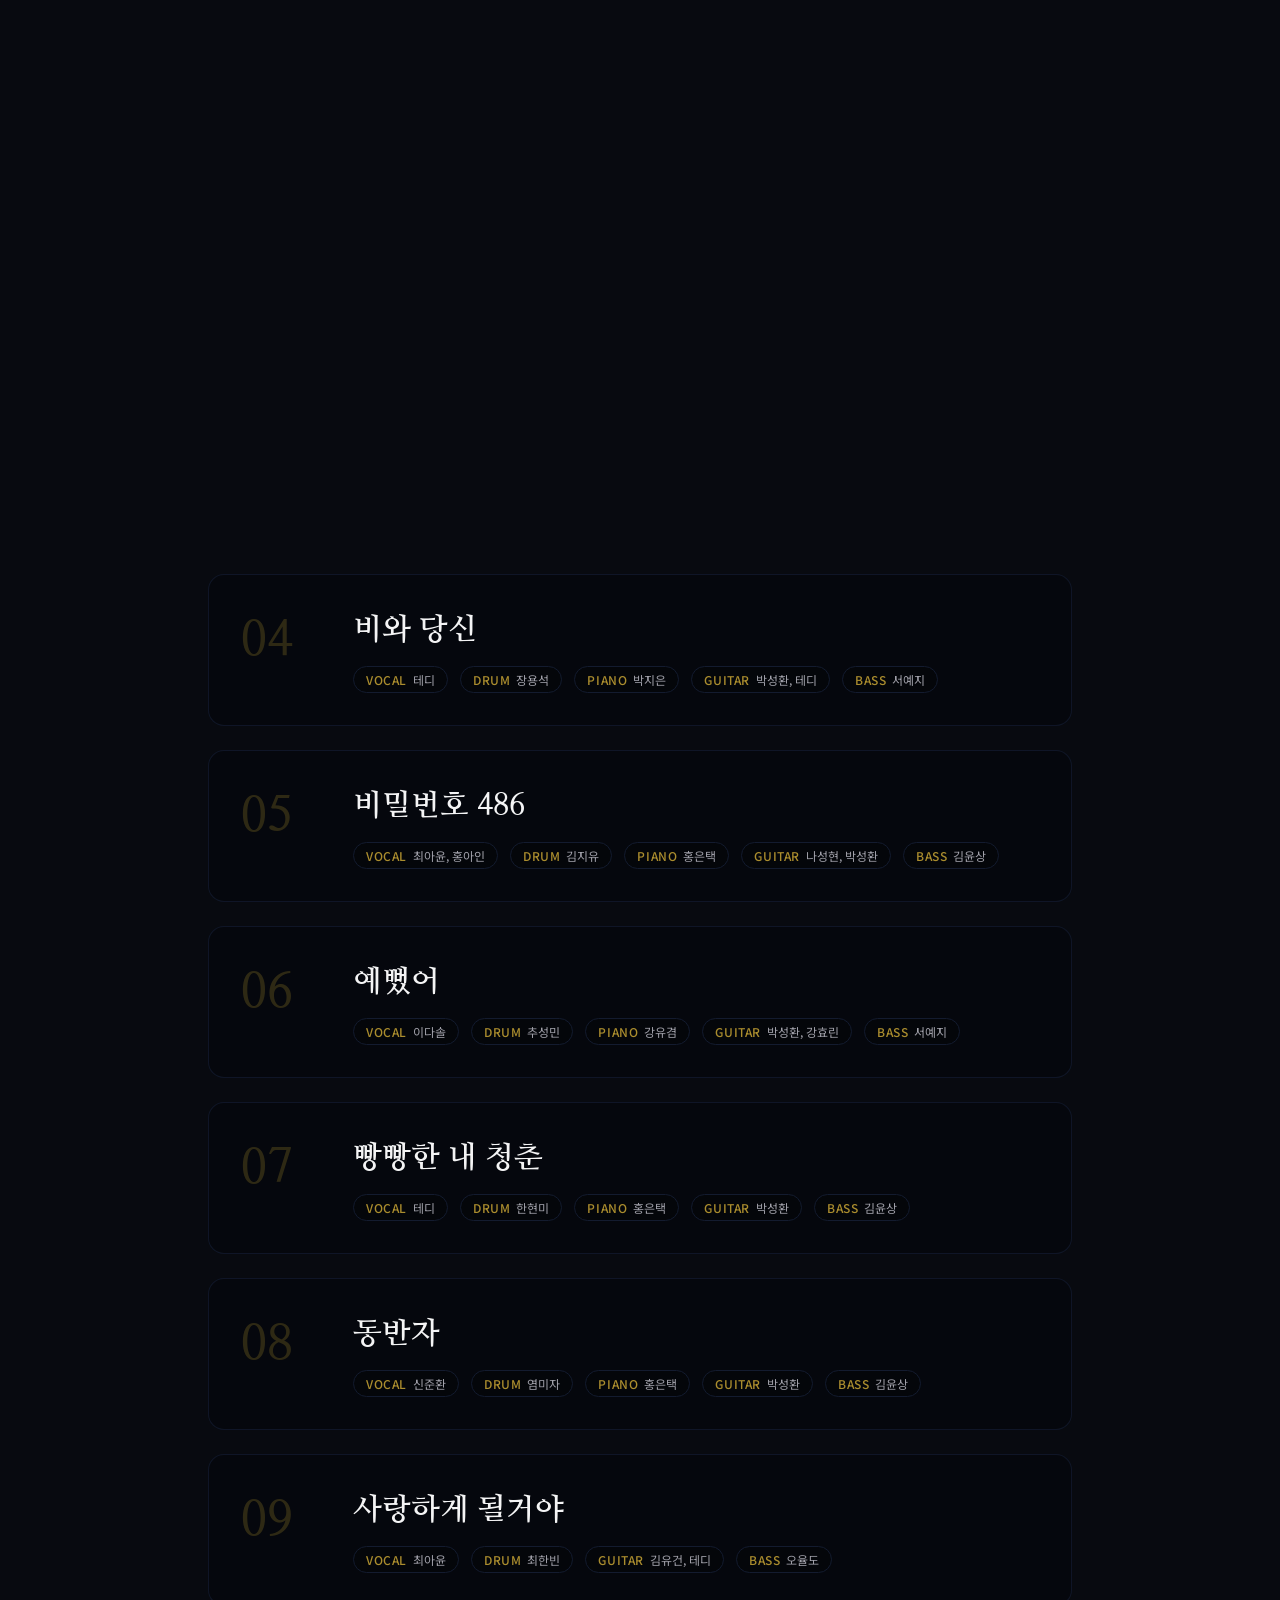
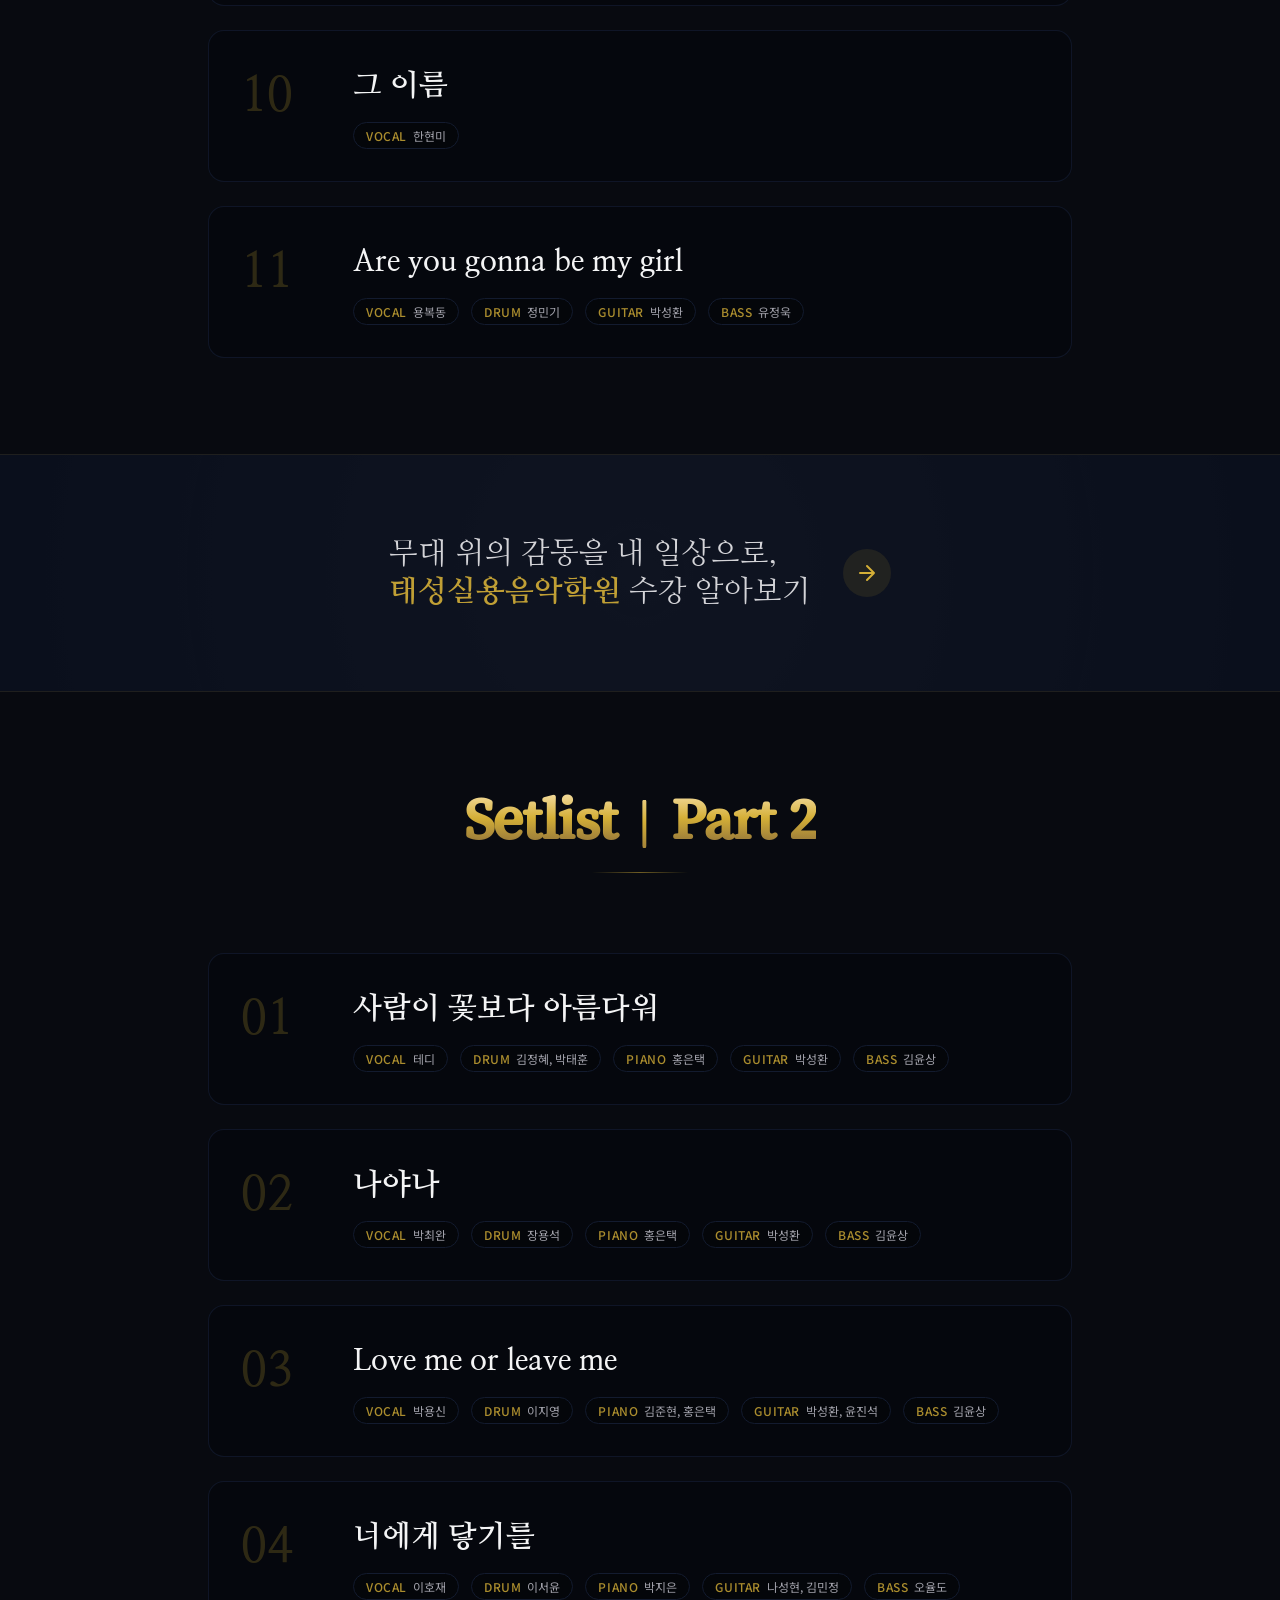
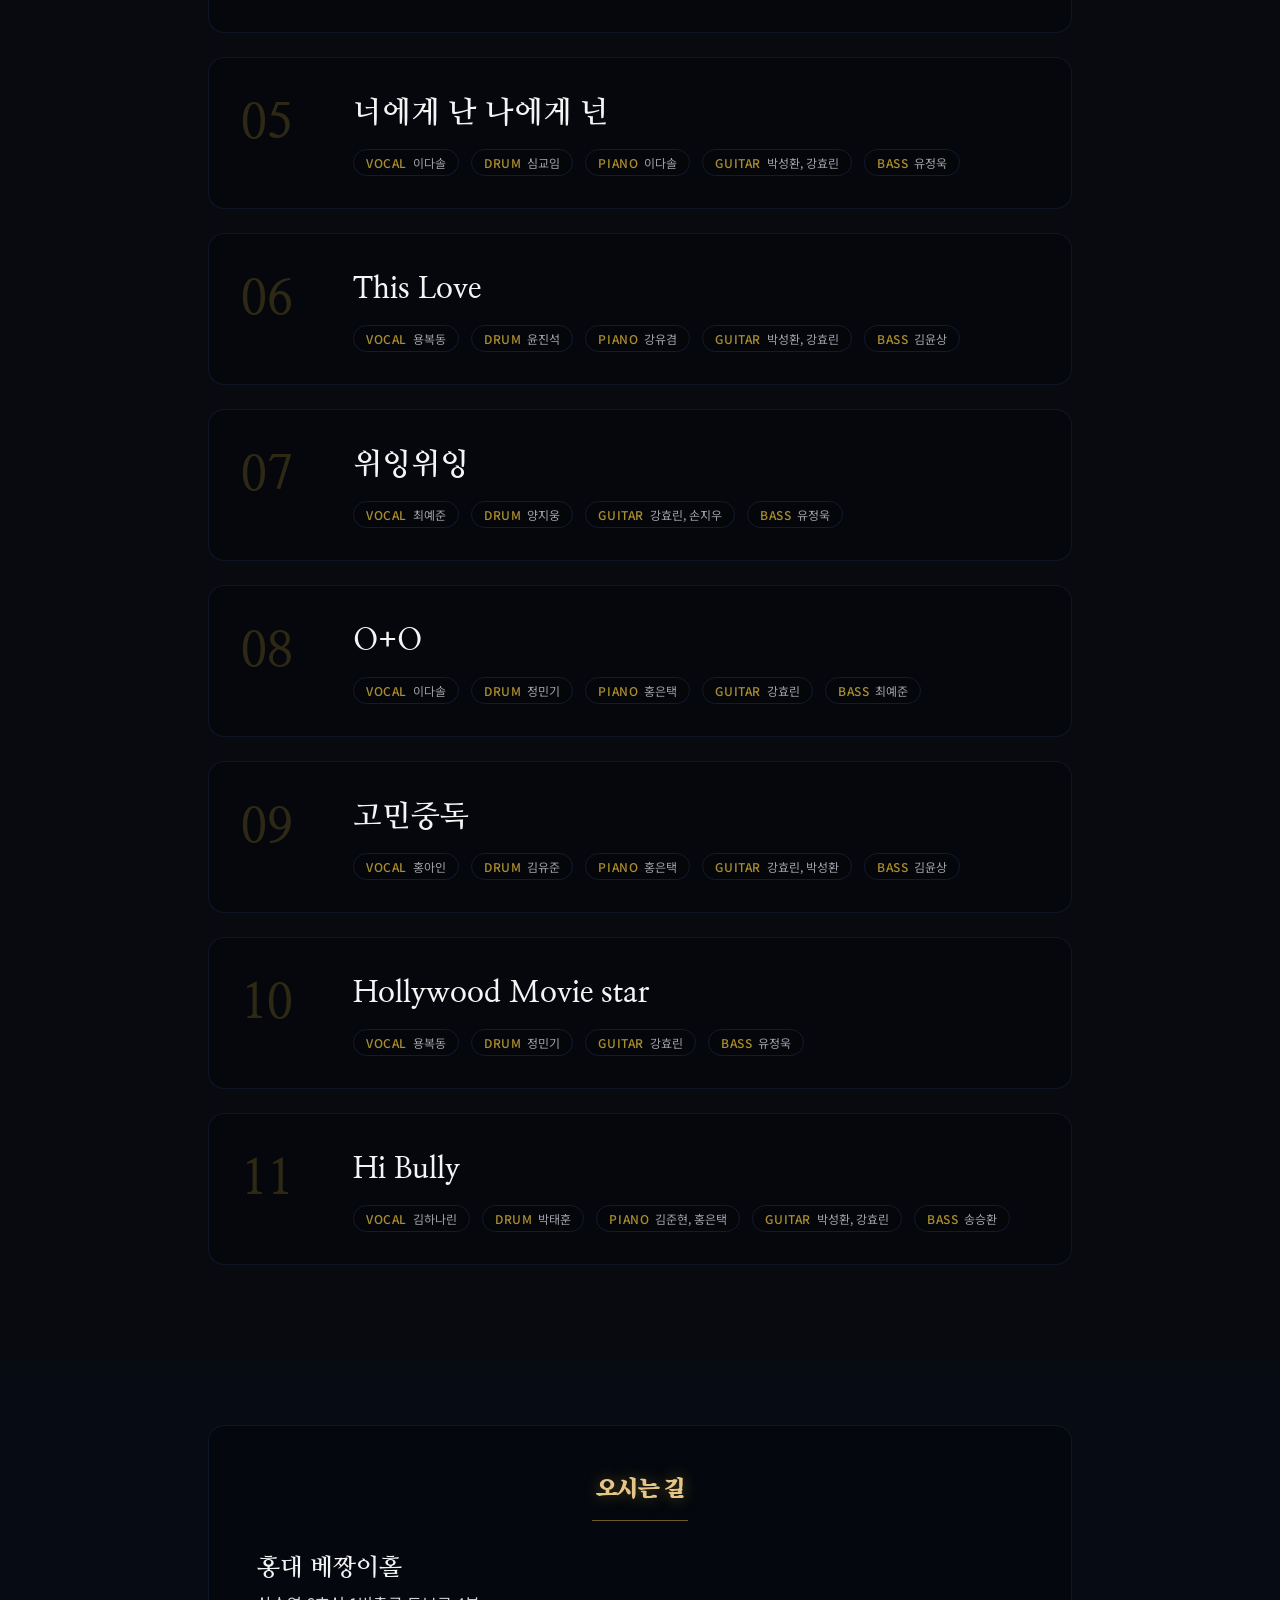
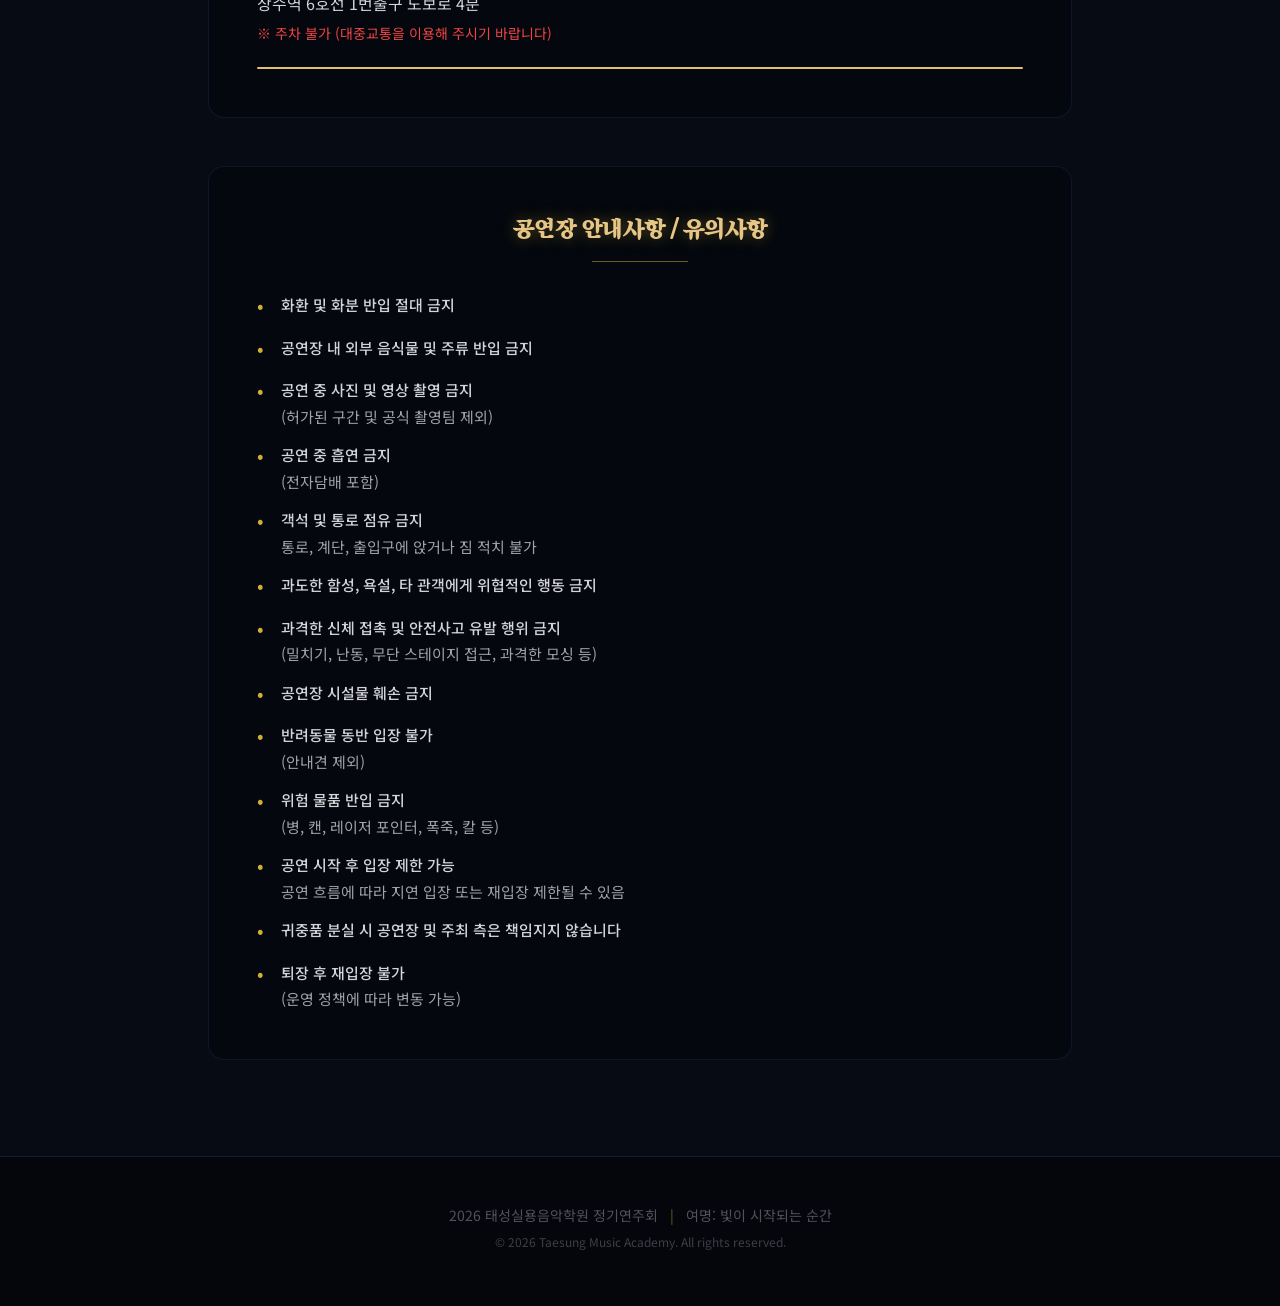
==== commit b43a4599: "Rename new cast images to English to fix encoding issues" ====
--- a/index.html
+++ b/index.html
@@ -323,9 +323,9 @@
       '한현미': 'images/한현미(드럼).webp',
       '홍아인': 'images/홍아인(보컬).webp',
       '홍은택 (Piano)': 'images/홍은택.webp',
-      '김예형': 'images/김예형(드럼).webp',
-      '김유건': 'images/김유건(기타).webp',
-      '이민준': 'images/이민준(베이스).webp',
+      '김예형': 'images/kim_yehyeong.webp',
+      '김유건': 'images/kim_yugeon.webp',
+      '이민준': 'images/lee_minjun.webp',
     };
 
     const castData = [
